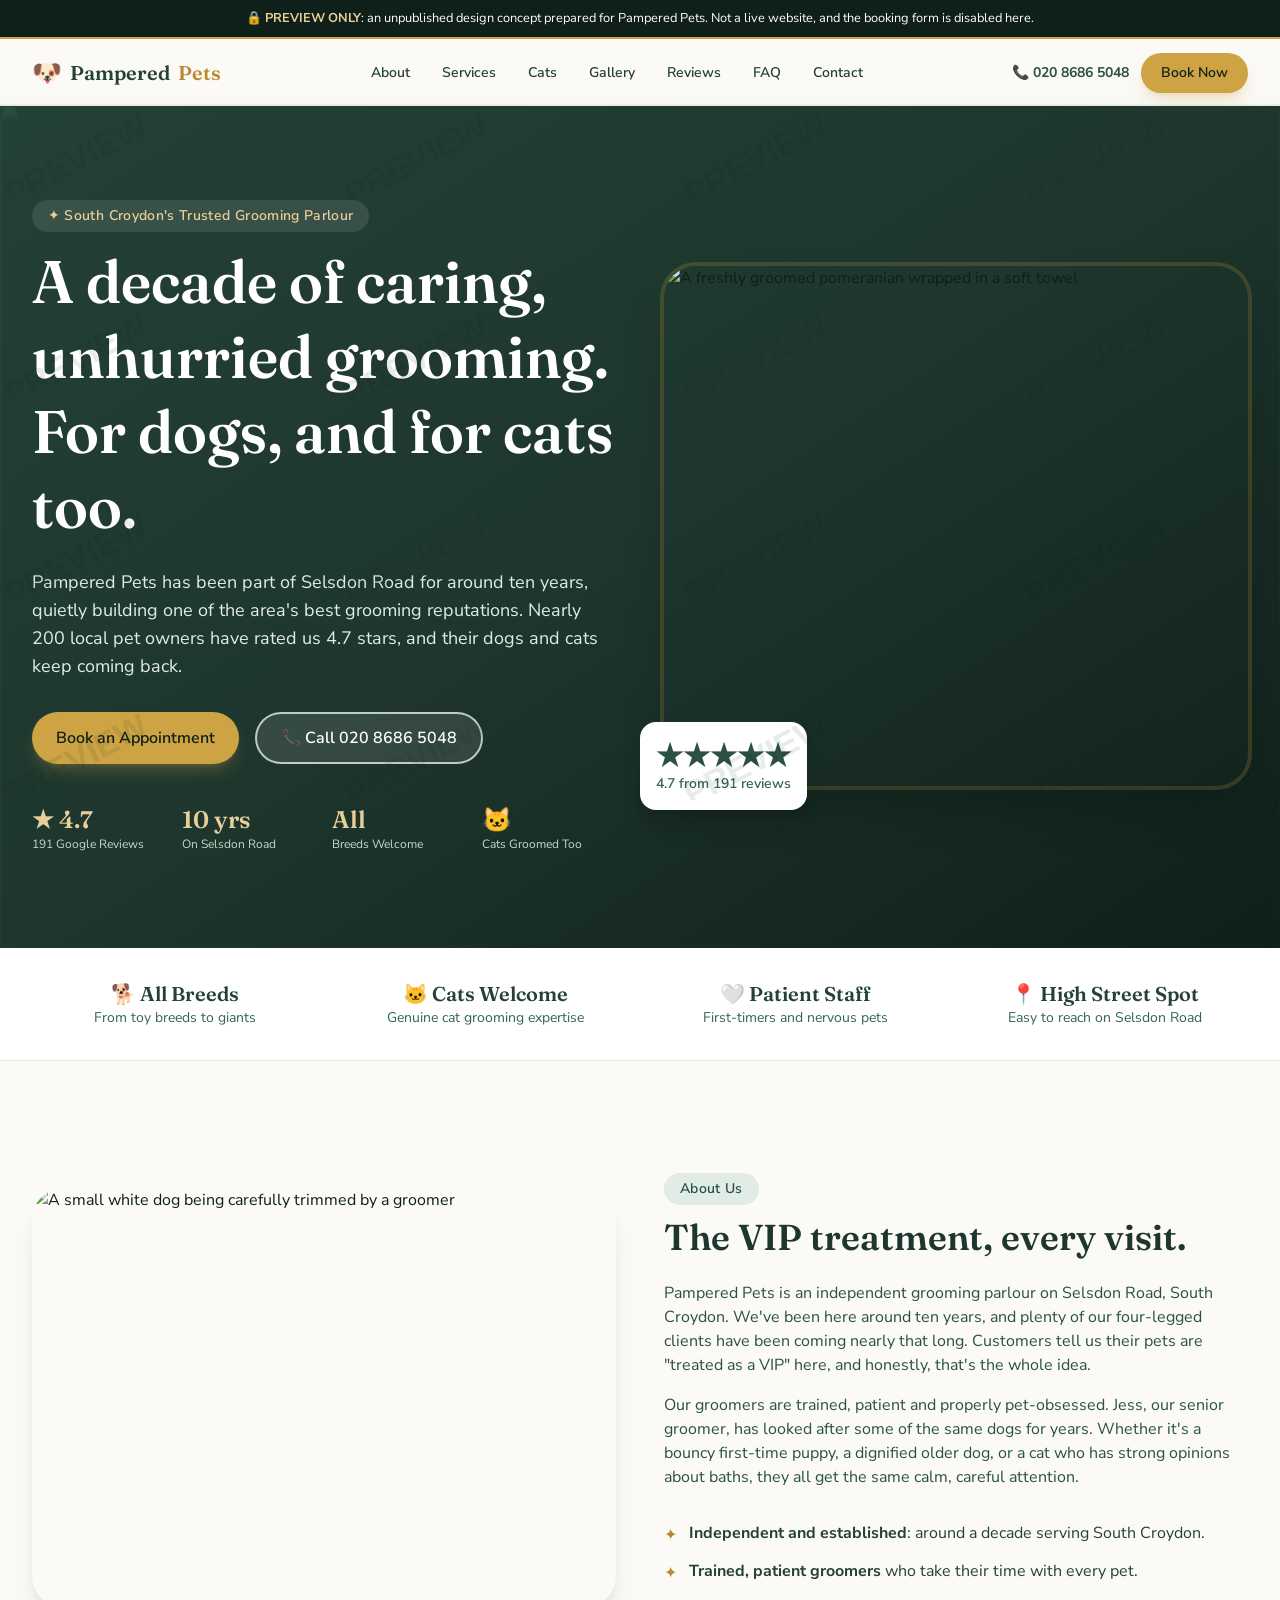
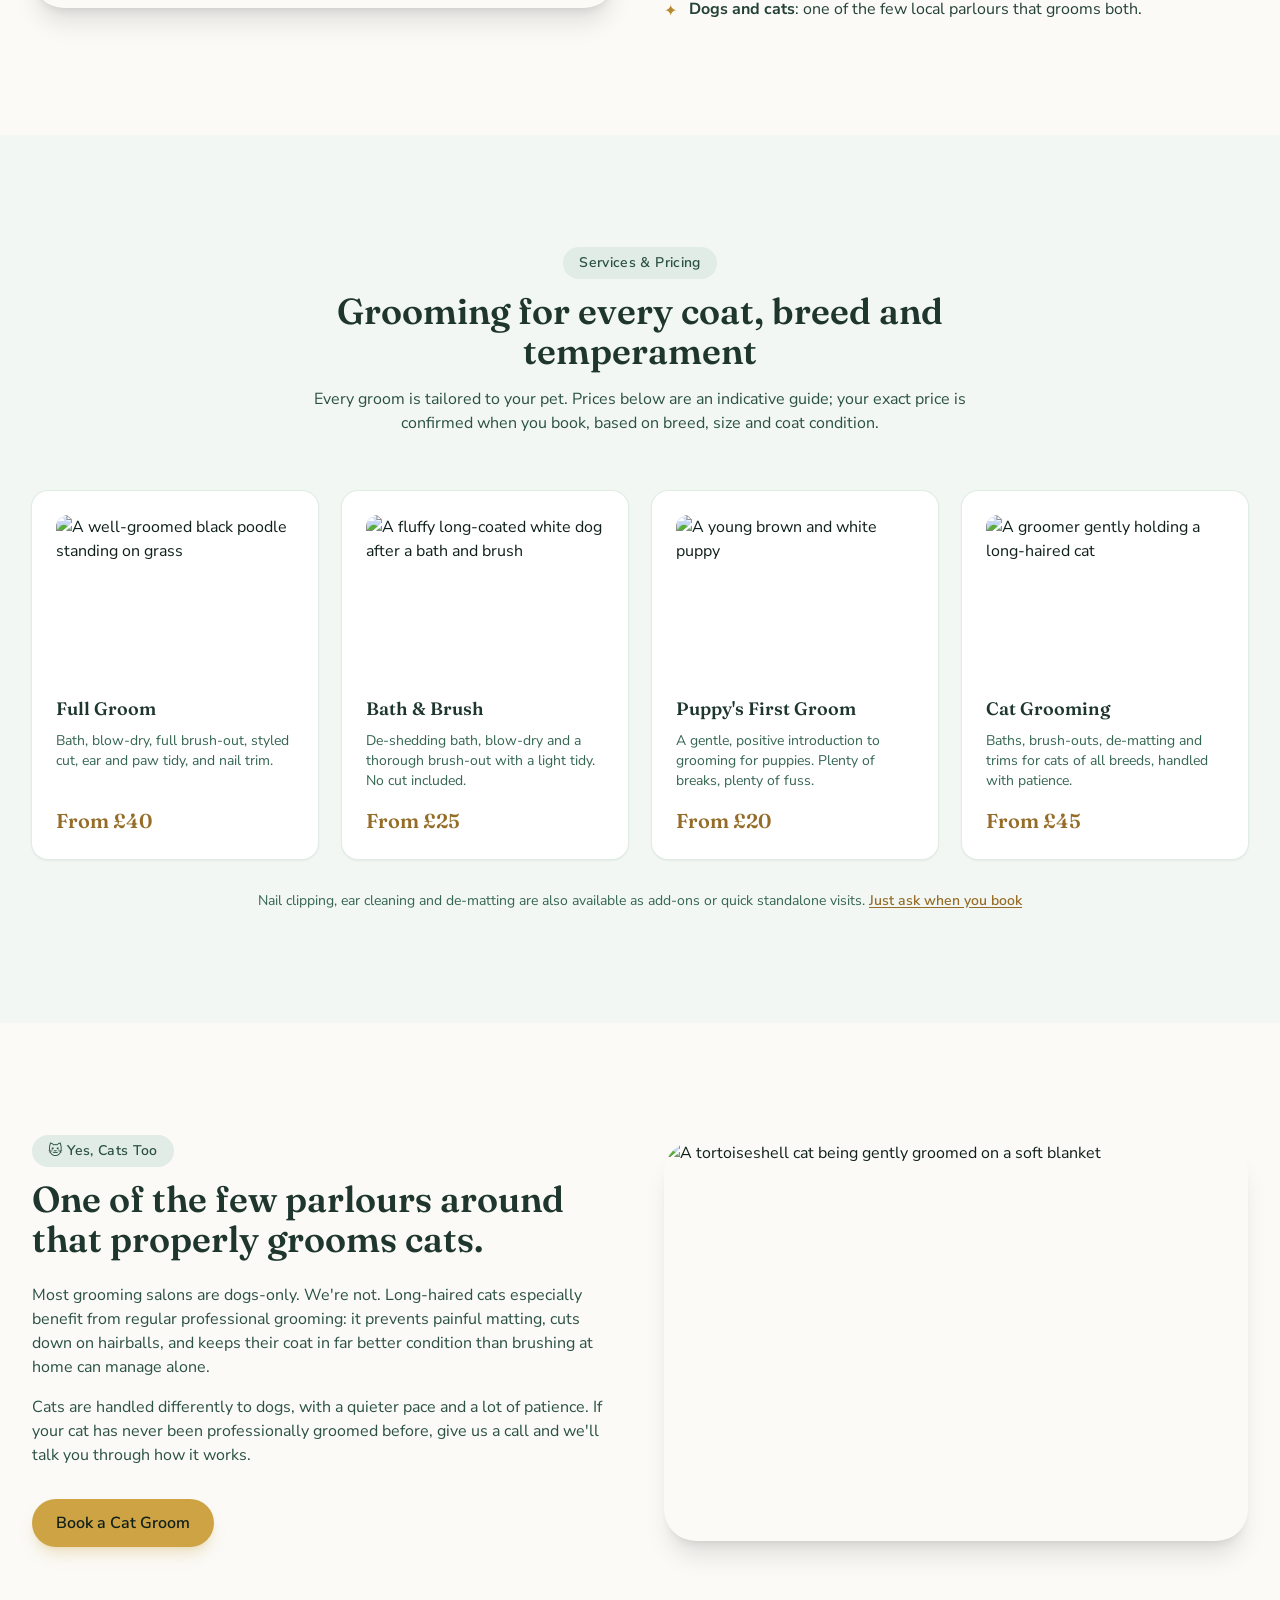
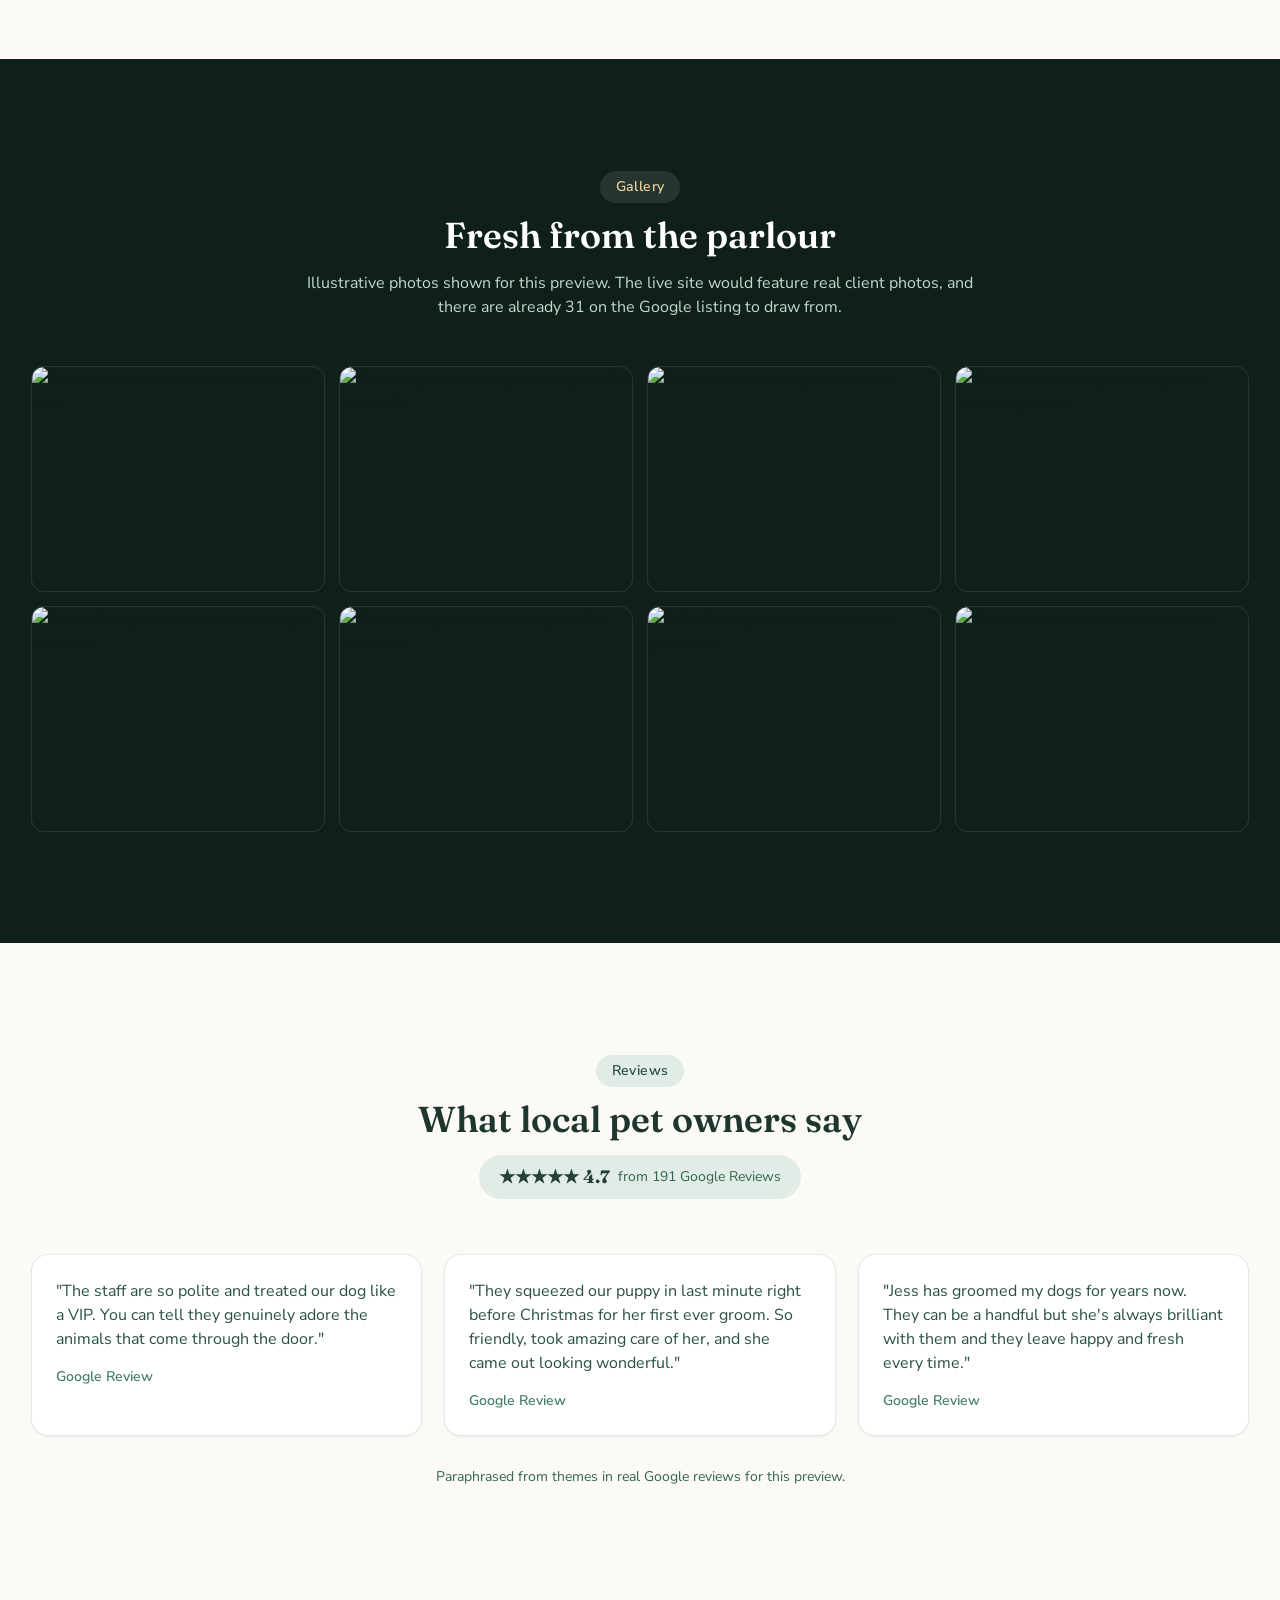
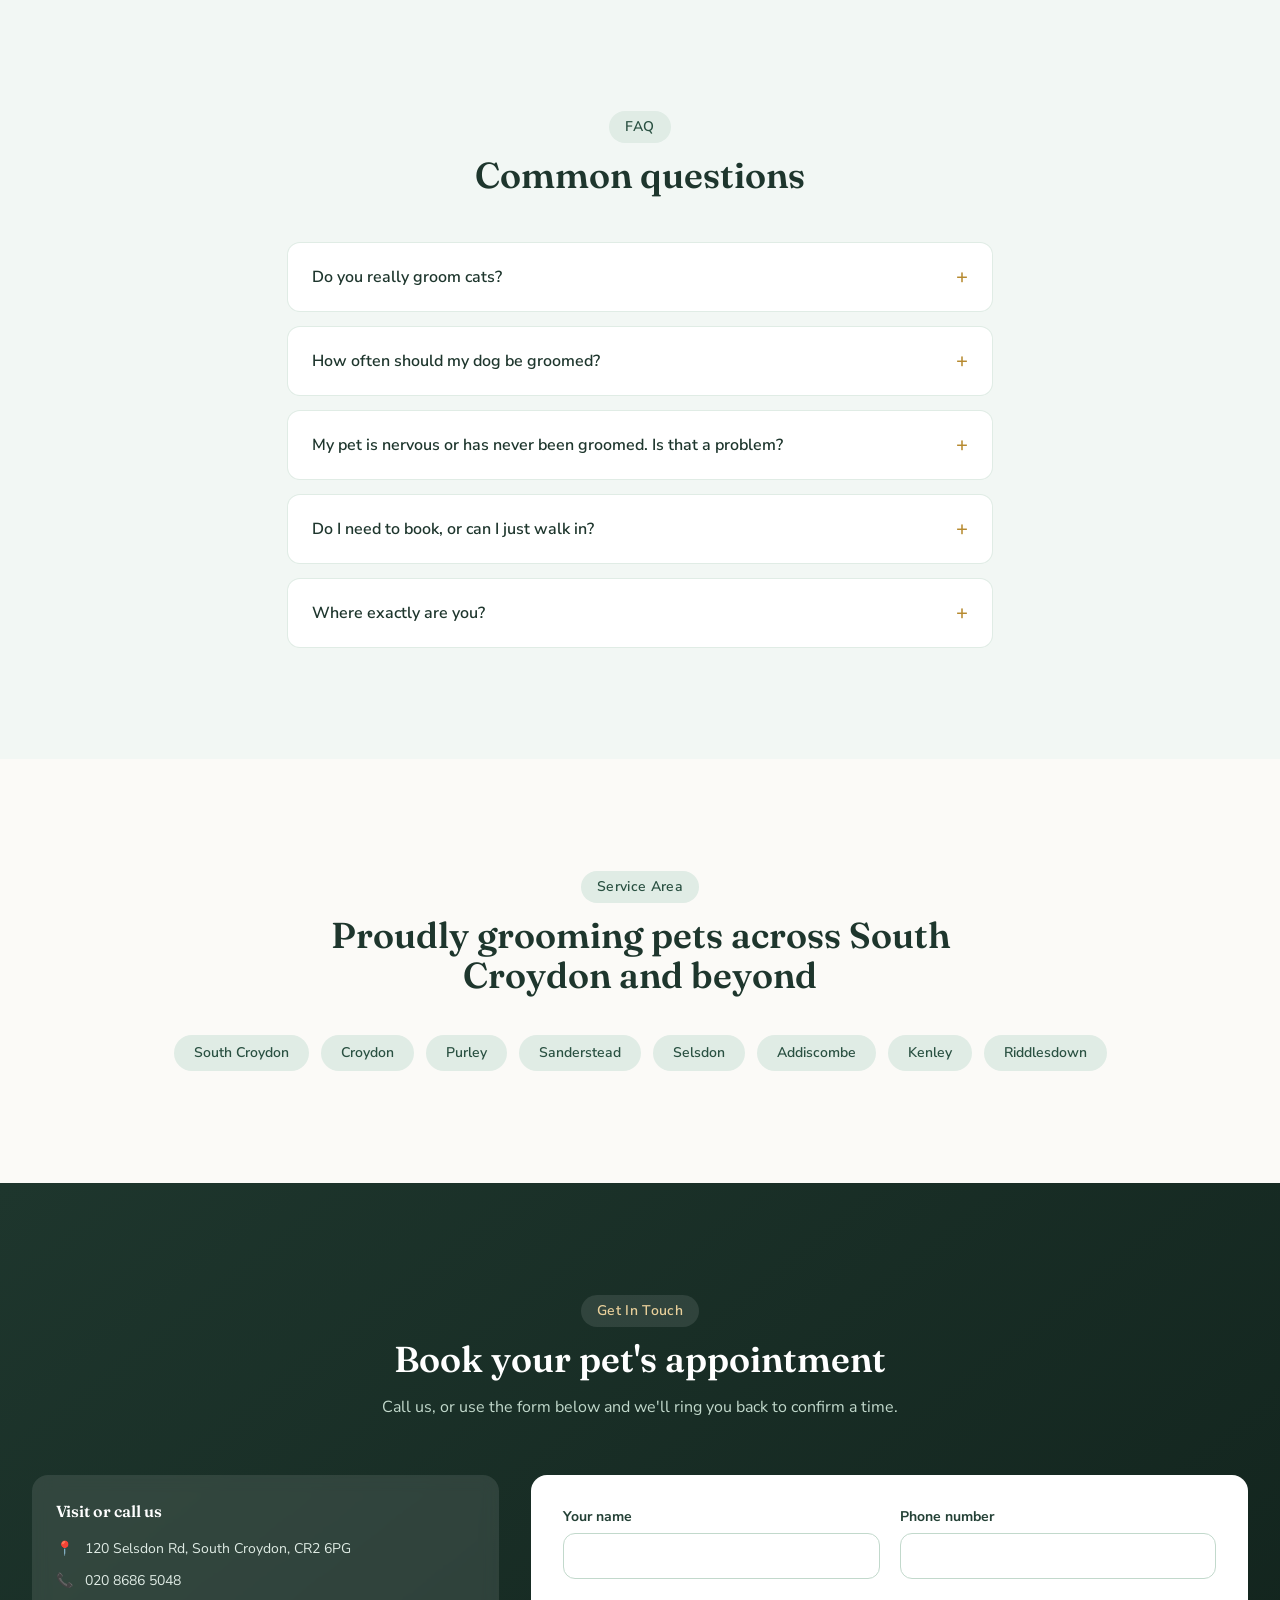
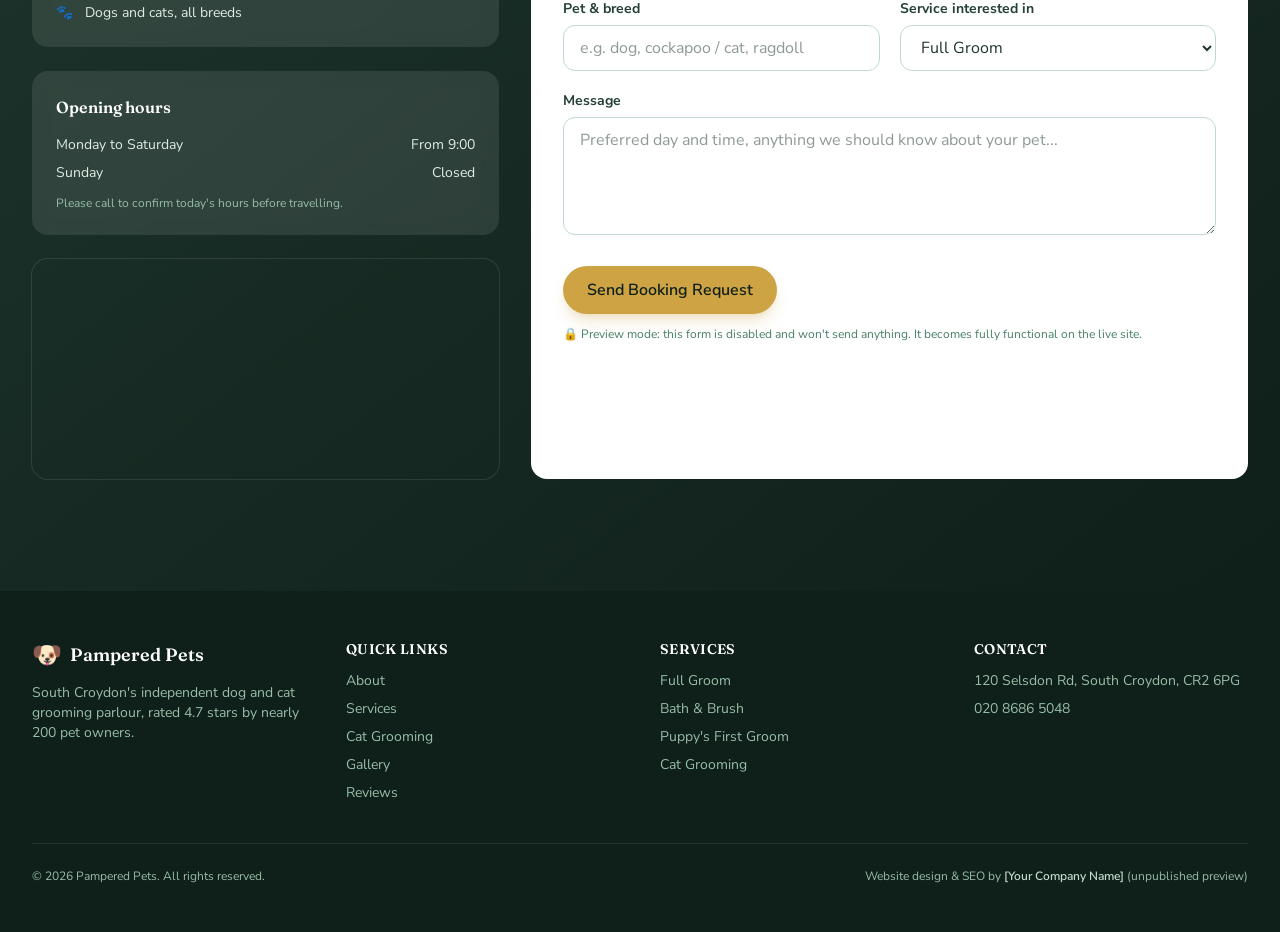
==== preview.html @ 0f5838b1 "Pampered Pets Croydon spec site: production and preview" ====
<!DOCTYPE html>
<html lang="en-GB">
<head>
<meta charset="UTF-8">
<meta name="viewport" content="width=device-width, initial-scale=1.0">
<title>PREVIEW: Pampered Pets Website Concept</title>
<meta name="description" content="Pampered Pets is South Croydon's trusted grooming parlour. A decade of patient, caring grooming for dogs and cats of all breeds, rated 4.7 stars by nearly 200 local pet owners. Call 020 8686 5048.">
<link rel="canonical" href="https://www.pamperedpetscroydon.co.uk/">

<!-- Open Graph -->
<meta property="og:type" content="business.business">
<meta property="og:title" content="Pampered Pets | Dog & Cat Grooming in South Croydon">
<meta property="og:description" content="A decade of patient, caring grooming for dogs and cats of all breeds. Rated 4.7 stars by nearly 200 local pet owners.">
<meta property="og:image" content="https://images.unsplash.com/photo-1611173622933-91942d394b04?fm=jpg&q=80&w=1200&auto=format&fit=crop">
<meta property="og:url" content="https://www.pamperedpetscroydon.co.uk/">
<meta property="og:locale" content="en_GB">
<meta property="og:site_name" content="Pampered Pets">
<meta name="twitter:card" content="summary_large_image">

<meta name="robots" content="noindex, nofollow">
<meta name="geo.region" content="GB-CRY">
<meta name="geo.placename" content="South Croydon">

<link rel="icon" href="data:image/svg+xml,%3Csvg xmlns='http://www.w3.org/2000/svg' viewBox='0 0 100 100'%3E%3Ctext y='.9em' font-size='90'%3E%F0%9F%90%B6%3C/text%3E%3C/svg%3E">

<link rel="preconnect" href="https://fonts.googleapis.com">
<link rel="preconnect" href="https://fonts.gstatic.com" crossorigin>
<link href="https://fonts.googleapis.com/css2?family=Fraunces:opsz,wght@9..144,500;9..144,600;9..144,700&family=Nunito+Sans:wght@400;600;700&display=swap" rel="stylesheet">

<link rel="stylesheet" href="css/style.css">

<script type="application/ld+json">
{
  "@context": "https://schema.org",
  "@type": "LocalBusiness",
  "additionalType": "https://en.wikipedia.org/wiki/Dog_grooming",
  "name": "Pampered Pets",
  "description": "Dog and cat grooming parlour in South Croydon. All breeds welcome.",
  "image": "https://images.unsplash.com/photo-1611173622933-91942d394b04?fm=jpg&q=80&w=1200&auto=format&fit=crop",
  "@id": "https://www.pamperedpetscroydon.co.uk/",
  "url": "https://www.pamperedpetscroydon.co.uk/",
  "telephone": "+442086865048",
  "priceRange": "££",
  "address": {
    "@type": "PostalAddress",
    "streetAddress": "120 Selsdon Rd",
    "addressLocality": "South Croydon",
    "addressRegion": "Greater London",
    "postalCode": "CR2 6PG",
    "addressCountry": "GB"
  },
  "geo": {
    "@type": "GeoCoordinates",
    "latitude": 51.3593,
    "longitude": -0.0950
  },
  "aggregateRating": {
    "@type": "AggregateRating",
    "ratingValue": "4.7",
    "reviewCount": "191"
  }
}
</script>

<style>
  .preview-banner {
    position: sticky; top: 0; z-index: 60;
    background: #0f1f19;
    color: #fff;
    font-family: "Nunito Sans", sans-serif;
    font-size: 0.8rem;
    text-align: center;
    padding: 0.55rem 1rem;
    border-bottom: 2px solid #cda344;
  }
  .preview-banner strong { color: #e8cf9a; }
  .watermark-overlay {
    position: fixed;
    inset: 0;
    z-index: 45;
    pointer-events: none;
    background-image: url("data:image/svg+xml,%3Csvg%20xmlns='http://www.w3.org/2000/svg'%20width='340'%20height='200'%3E%3Ctext%20x='-20'%20y='120'%20transform='rotate(-28%20170%20100)'%20font-family='Nunito%20Sans,Arial,sans-serif'%20font-size='34'%20font-weight='700'%20fill='rgba(15,31,25,0.09)'%3EPREVIEW%3C/text%3E%3C/svg%3E");
    background-repeat: repeat;
  }
  #site-header { top: 41px; }
</style>
</head>
<body class="bg-cream-50 text-forest-950 antialiased">

<div class="preview-banner">
  🔒 <strong>PREVIEW ONLY</strong>: an unpublished design concept prepared for Pampered Pets. Not a live website, and the booking form is disabled here.
</div>
<div class="watermark-overlay" aria-hidden="true"></div>

<a href="#main" class="sr-only focus:not-sr-only focus:absolute focus:z-50 focus:m-3 focus:rounded-lg focus:bg-white focus:px-4 focus:py-2 focus:text-forest-700 focus:shadow-lg">Skip to content</a>

<!-- ===== HEADER ===== -->
<header id="site-header" class="sticky top-0 z-40 border-b border-forest-100/80 bg-cream-50/90 backdrop-blur transition-shadow">
  <div class="mx-auto flex max-w-7xl items-center justify-between px-4 py-3 sm:px-6 lg:px-8">
    <a href="#main" class="flex items-center gap-2 font-display text-lg font-semibold text-forest-800 sm:text-xl">
      <span aria-hidden="true" class="text-2xl">🐶</span>
      Pampered <span class="text-gold-600">Pets</span>
    </a>

    <nav aria-label="Primary" class="hidden items-center gap-8 lg:flex">
      <a href="#about" class="text-sm font-semibold text-forest-800 hover:text-gold-600">About</a>
      <a href="#services" class="text-sm font-semibold text-forest-800 hover:text-gold-600">Services</a>
      <a href="#cats" class="text-sm font-semibold text-forest-800 hover:text-gold-600">Cats</a>
      <a href="#gallery" class="text-sm font-semibold text-forest-800 hover:text-gold-600">Gallery</a>
      <a href="#reviews" class="text-sm font-semibold text-forest-800 hover:text-gold-600">Reviews</a>
      <a href="#faq" class="text-sm font-semibold text-forest-800 hover:text-gold-600">FAQ</a>
      <a href="#contact" class="text-sm font-semibold text-forest-800 hover:text-gold-600">Contact</a>
    </nav>

    <div class="hidden items-center gap-3 lg:flex">
      <a href="tel:02086865048" class="text-sm font-bold text-forest-700">📞 020 8686 5048</a>
      <a href="#contact" class="btn-primary !px-5 !py-2.5 text-sm">Book Now</a>
    </div>

    <button id="menu-toggle" type="button" aria-controls="mobile-menu" aria-expanded="false" class="inline-flex items-center justify-center rounded-lg p-2 text-forest-800 lg:hidden" aria-label="Toggle navigation menu">
      <svg id="icon-open" xmlns="http://www.w3.org/2000/svg" class="h-7 w-7" fill="none" viewBox="0 0 24 24" stroke="currentColor" stroke-width="2"><path stroke-linecap="round" stroke-linejoin="round" d="M4 6h16M4 12h16M4 18h16" /></svg>
      <svg id="icon-close" xmlns="http://www.w3.org/2000/svg" class="hidden h-7 w-7" fill="none" viewBox="0 0 24 24" stroke="currentColor" stroke-width="2"><path stroke-linecap="round" stroke-linejoin="round" d="M6 18L18 6M6 6l12 12" /></svg>
    </button>
  </div>

  <div id="mobile-menu" class="hidden border-t border-forest-100 bg-cream-50 lg:hidden">
    <nav aria-label="Mobile" class="flex flex-col gap-1 px-4 py-3">
      <a href="#about" class="rounded-lg px-3 py-2.5 text-forest-800 hover:bg-forest-100">About</a>
      <a href="#services" class="rounded-lg px-3 py-2.5 text-forest-800 hover:bg-forest-100">Services</a>
      <a href="#cats" class="rounded-lg px-3 py-2.5 text-forest-800 hover:bg-forest-100">Cats</a>
      <a href="#gallery" class="rounded-lg px-3 py-2.5 text-forest-800 hover:bg-forest-100">Gallery</a>
      <a href="#reviews" class="rounded-lg px-3 py-2.5 text-forest-800 hover:bg-forest-100">Reviews</a>
      <a href="#faq" class="rounded-lg px-3 py-2.5 text-forest-800 hover:bg-forest-100">FAQ</a>
      <a href="#contact" class="rounded-lg px-3 py-2.5 text-forest-800 hover:bg-forest-100">Contact</a>
      <a href="tel:02086865048" class="mt-2 rounded-lg px-3 py-2.5 font-bold text-forest-700">📞 020 8686 5048</a>
      <a href="#contact" class="btn-primary mt-1 w-full">Book Now</a>
    </nav>
  </div>
</header>

<main id="main">

  <!-- ===== HERO ===== -->
  <section class="relative overflow-hidden bg-gradient-to-br from-forest-800 via-forest-900 to-forest-950">
    <div class="absolute inset-0 opacity-20 mix-blend-overlay">
      <img src="https://images.unsplash.com/photo-1581887936036-3f4f7f0b6679?fm=jpg&q=80&w=2000&auto=format&fit=crop" alt="" class="h-full w-full object-cover" loading="eager">
    </div>
    <div class="relative mx-auto grid max-w-7xl gap-12 px-4 py-16 sm:px-6 lg:grid-cols-2 lg:items-center lg:px-8 lg:py-24">
      <div>
        <p class="section-eyebrow !bg-white/10 !text-gold-300">✦ South Croydon's Trusted Grooming Parlour</p>
        <h1 class="font-display text-4xl font-semibold leading-tight text-white sm:text-5xl lg:text-6xl">
          A decade of caring, unhurried grooming. For dogs, and for cats too.
        </h1>
        <p class="mt-6 max-w-xl text-lg text-forest-100">
          Pampered Pets has been part of Selsdon Road for around ten years, quietly building one of the area's best grooming reputations. Nearly 200 local pet owners have rated us 4.7 stars, and their dogs and cats keep coming back.
        </p>
        <div class="mt-8 flex flex-wrap gap-4">
          <a href="#contact" class="btn-primary">Book an Appointment</a>
          <a href="tel:02086865048" class="btn-secondary">📞 Call 020 8686 5048</a>
        </div>
        <dl class="mt-10 grid grid-cols-2 gap-4 sm:grid-cols-4">
          <div>
            <dt class="sr-only">Google rating</dt>
            <dd class="font-display text-2xl font-semibold text-gold-300">★ 4.7</dd>
            <dd class="text-xs text-forest-200">191 Google Reviews</dd>
          </div>
          <div>
            <dt class="sr-only">Experience</dt>
            <dd class="font-display text-2xl font-semibold text-gold-300">10 yrs</dd>
            <dd class="text-xs text-forest-200">On Selsdon Road</dd>
          </div>
          <div>
            <dt class="sr-only">Breeds</dt>
            <dd class="font-display text-2xl font-semibold text-gold-300">All</dd>
            <dd class="text-xs text-forest-200">Breeds Welcome</dd>
          </div>
          <div>
            <dt class="sr-only">Cats</dt>
            <dd class="font-display text-2xl font-semibold text-gold-300">🐱</dd>
            <dd class="text-xs text-forest-200">Cats Groomed Too</dd>
          </div>
        </dl>
      </div>
      <div class="relative hidden lg:block">
        <div class="overflow-hidden rounded-[2rem] shadow-2xl ring-4 ring-gold-500/20">
          <img src="https://images.unsplash.com/photo-1611173622933-91942d394b04?fm=jpg&q=80&w=1200&auto=format&fit=crop" alt="A freshly groomed pomeranian wrapped in a soft towel" class="h-[520px] w-full object-cover">
        </div>
        <div class="absolute -bottom-6 -left-6 rounded-2xl bg-white p-4 shadow-xl">
          <p class="font-display text-3xl font-bold text-forest-700">★★★★★</p>
          <p class="text-sm font-semibold text-forest-600">4.7 from 191 reviews</p>
        </div>
      </div>
    </div>
  </section>

  <!-- ===== TRUST STRIP ===== -->
  <section class="border-b border-forest-100 bg-white">
    <div class="mx-auto grid max-w-7xl grid-cols-2 gap-6 px-4 py-8 text-center sm:px-6 md:grid-cols-4 lg:px-8">
      <div>
        <p class="font-display text-xl font-semibold text-forest-800">🐕 All Breeds</p>
        <p class="text-sm text-forest-600">From toy breeds to giants</p>
      </div>
      <div>
        <p class="font-display text-xl font-semibold text-forest-800">🐱 Cats Welcome</p>
        <p class="text-sm text-forest-600">Genuine cat grooming expertise</p>
      </div>
      <div>
        <p class="font-display text-xl font-semibold text-forest-800">🤍 Patient Staff</p>
        <p class="text-sm text-forest-600">First-timers and nervous pets</p>
      </div>
      <div>
        <p class="font-display text-xl font-semibold text-forest-800">📍 High Street Spot</p>
        <p class="text-sm text-forest-600">Easy to reach on Selsdon Road</p>
      </div>
    </div>
  </section>

  <!-- ===== ABOUT ===== -->
  <section id="about" class="py-20 sm:py-28">
    <div class="mx-auto grid max-w-7xl gap-12 px-4 sm:px-6 lg:grid-cols-2 lg:items-center lg:px-8">
      <div class="order-2 overflow-hidden rounded-[2rem] shadow-xl lg:order-1">
        <img src="https://images.unsplash.com/photo-1719464454959-9cf304ef4774?fm=jpg&q=80&w=1200&auto=format&fit=crop" alt="A small white dog being carefully trimmed by a groomer" class="h-[420px] w-full object-cover">
      </div>
      <div class="order-1 lg:order-2">
        <p class="section-eyebrow">About Us</p>
        <h2 class="font-display text-3xl font-semibold text-forest-900 sm:text-4xl">The VIP treatment, every visit.</h2>
        <p class="mt-6 text-forest-700">
          Pampered Pets is an independent grooming parlour on Selsdon Road, South Croydon. We've been here around ten years, and plenty of our four-legged clients have been coming nearly that long. Customers tell us their pets are "treated as a VIP" here, and honestly, that's the whole idea.
        </p>
        <p class="mt-4 text-forest-700">
          Our groomers are trained, patient and properly pet-obsessed. Jess, our senior groomer, has looked after some of the same dogs for years. Whether it's a bouncy first-time puppy, a dignified older dog, or a cat who has strong opinions about baths, they all get the same calm, careful attention.
        </p>
        <ul class="mt-8 space-y-3">
          <li class="flex items-start gap-3">
            <span class="mt-0.5 text-gold-600">✦</span>
            <span class="text-forest-800"><strong>Independent and established</strong>: around a decade serving South Croydon.</span>
          </li>
          <li class="flex items-start gap-3">
            <span class="mt-0.5 text-gold-600">✦</span>
            <span class="text-forest-800"><strong>Trained, patient groomers</strong> who take their time with every pet.</span>
          </li>
          <li class="flex items-start gap-3">
            <span class="mt-0.5 text-gold-600">✦</span>
            <span class="text-forest-800"><strong>Dogs and cats</strong>: one of the few local parlours that grooms both.</span>
          </li>
        </ul>
      </div>
    </div>
  </section>

  <!-- ===== SERVICES ===== -->
  <section id="services" class="bg-forest-50 py-20 sm:py-28">
    <div class="mx-auto max-w-7xl px-4 sm:px-6 lg:px-8">
      <div class="mx-auto max-w-2xl text-center">
        <p class="section-eyebrow">Services &amp; Pricing</p>
        <h2 class="font-display text-3xl font-semibold text-forest-900 sm:text-4xl">Grooming for every coat, breed and temperament</h2>
        <p class="mt-4 text-forest-700">Every groom is tailored to your pet. Prices below are an indicative guide; your exact price is confirmed when you book, based on breed, size and coat condition.</p>
      </div>

      <div class="mt-14 grid gap-6 sm:grid-cols-2 lg:grid-cols-4">
        <article class="card flex flex-col">
          <img src="https://images.unsplash.com/photo-1614261812340-5ee9a3ed33a3?fm=jpg&q=80&w=600&auto=format&fit=crop" alt="A well-groomed black poodle standing on grass" class="mb-5 h-40 w-full rounded-xl object-cover">
          <h3 class="font-display text-lg font-semibold text-forest-900">Full Groom</h3>
          <p class="mt-2 flex-1 text-sm text-forest-600">Bath, blow-dry, full brush-out, styled cut, ear and paw tidy, and nail trim.</p>
          <p class="mt-4 font-display text-xl font-semibold text-gold-700">From £40</p>
        </article>
        <article class="card flex flex-col">
          <img src="https://images.unsplash.com/photo-1519224939581-4fbbdbeff92f?fm=jpg&q=80&w=600&auto=format&fit=crop" alt="A fluffy long-coated white dog after a bath and brush" class="mb-5 h-40 w-full rounded-xl object-cover">
          <h3 class="font-display text-lg font-semibold text-forest-900">Bath &amp; Brush</h3>
          <p class="mt-2 flex-1 text-sm text-forest-600">De-shedding bath, blow-dry and a thorough brush-out with a light tidy. No cut included.</p>
          <p class="mt-4 font-display text-xl font-semibold text-gold-700">From £25</p>
        </article>
        <article class="card flex flex-col">
          <img src="https://images.unsplash.com/photo-1537151608828-ea2b11777ee8?fm=jpg&q=80&w=600&auto=format&fit=crop" alt="A young brown and white puppy" class="mb-5 h-40 w-full rounded-xl object-cover">
          <h3 class="font-display text-lg font-semibold text-forest-900">Puppy's First Groom</h3>
          <p class="mt-2 flex-1 text-sm text-forest-600">A gentle, positive introduction to grooming for puppies. Plenty of breaks, plenty of fuss.</p>
          <p class="mt-4 font-display text-xl font-semibold text-gold-700">From £20</p>
        </article>
        <article class="card flex flex-col">
          <img src="https://images.unsplash.com/photo-1625279138876-8910c2af9a30?fm=jpg&q=80&w=600&auto=format&fit=crop" alt="A groomer gently holding a long-haired cat" class="mb-5 h-40 w-full rounded-xl object-cover">
          <h3 class="font-display text-lg font-semibold text-forest-900">Cat Grooming</h3>
          <p class="mt-2 flex-1 text-sm text-forest-600">Baths, brush-outs, de-matting and trims for cats of all breeds, handled with patience.</p>
          <p class="mt-4 font-display text-xl font-semibold text-gold-700">From £45</p>
        </article>
      </div>

      <p class="mt-8 text-center text-sm text-forest-600">Nail clipping, ear cleaning and de-matting are also available as add-ons or quick standalone visits. <a href="#contact" class="font-semibold text-gold-700 underline underline-offset-2">Just ask when you book</a></p>
    </div>
  </section>

  <!-- ===== CATS SECTION ===== -->
  <section id="cats" class="py-20 sm:py-28">
    <div class="mx-auto grid max-w-7xl gap-12 px-4 sm:px-6 lg:grid-cols-2 lg:items-center lg:px-8">
      <div>
        <p class="section-eyebrow">🐱 Yes, Cats Too</p>
        <h2 class="font-display text-3xl font-semibold text-forest-900 sm:text-4xl">One of the few parlours around that properly grooms cats.</h2>
        <p class="mt-6 text-forest-700">
          Most grooming salons are dogs-only. We're not. Long-haired cats especially benefit from regular professional grooming: it prevents painful matting, cuts down on hairballs, and keeps their coat in far better condition than brushing at home can manage alone.
        </p>
        <p class="mt-4 text-forest-700">
          Cats are handled differently to dogs, with a quieter pace and a lot of patience. If your cat has never been professionally groomed before, give us a call and we'll talk you through how it works.
        </p>
        <a href="#contact" class="btn-primary mt-8">Book a Cat Groom</a>
      </div>
      <div class="overflow-hidden rounded-[2rem] shadow-xl">
        <img src="https://images.unsplash.com/photo-1780732659746-8c2276f3ddc6?fm=jpg&q=80&w=1200&auto=format&fit=crop" alt="A tortoiseshell cat being gently groomed on a soft blanket" class="h-[400px] w-full object-cover">
      </div>
    </div>
  </section>

  <!-- ===== GALLERY ===== -->
  <section id="gallery" class="bg-forest-950 py-20 sm:py-28">
    <div class="mx-auto max-w-7xl px-4 sm:px-6 lg:px-8">
      <div class="mx-auto max-w-2xl text-center">
        <p class="section-eyebrow !bg-white/10 !text-gold-300">Gallery</p>
        <h2 class="font-display text-3xl font-semibold text-white sm:text-4xl">Fresh from the parlour</h2>
        <p class="mt-4 text-forest-200">Illustrative photos shown for this preview. The live site would feature real client photos, and there are already 31 on the Google listing to draw from.</p>
      </div>
      <div class="mt-12 grid grid-cols-2 gap-4 sm:grid-cols-3 lg:grid-cols-4">
        <img src="https://images.unsplash.com/photo-1561037404-61cd46aa615b?fm=jpg&q=75&w=500&auto=format&fit=crop" alt="A calm black and white short-coated dog" class="h-48 w-full rounded-xl object-cover ring-1 ring-white/10 transition hover:scale-[1.02] hover:opacity-90 sm:h-56" loading="lazy">
        <img src="https://images.unsplash.com/photo-1583511655826-05700d52f4d9?fm=jpg&q=75&w=500&auto=format&fit=crop" alt="A small groomed dog wearing a polka dot outfit" class="h-48 w-full rounded-xl object-cover ring-1 ring-white/10 transition hover:scale-[1.02] hover:opacity-90 sm:h-56" loading="lazy">
        <img src="https://images.unsplash.com/photo-1624375540614-7caa6604c9e3?fm=jpg&q=75&w=500&auto=format&fit=crop" alt="A white cat wearing a red ribbon" class="h-48 w-full rounded-xl object-cover ring-1 ring-white/10 transition hover:scale-[1.02] hover:opacity-90 sm:h-56" loading="lazy">
        <img src="https://images.unsplash.com/photo-1581887936036-3f4f7f0b6679?fm=jpg&q=75&w=500&auto=format&fit=crop" alt="A long-coated dog relaxing on a grooming towel" class="h-48 w-full rounded-xl object-cover ring-1 ring-white/10 transition hover:scale-[1.02] hover:opacity-90 sm:h-56" loading="lazy">
        <img src="https://images.unsplash.com/photo-1678153184494-1f6fc14a673d?fm=jpg&q=75&w=500&auto=format&fit=crop" alt="A small dog neatly styled wearing a bandana" class="h-48 w-full rounded-xl object-cover ring-1 ring-white/10 transition hover:scale-[1.02] hover:opacity-90 sm:h-56" loading="lazy">
        <img src="https://images.unsplash.com/photo-1747176779062-4e800093611e?fm=jpg&q=75&w=500&auto=format&fit=crop" alt="A relaxed grey cat enjoying gentle attention" class="h-48 w-full rounded-xl object-cover ring-1 ring-white/10 transition hover:scale-[1.02] hover:opacity-90 sm:h-56" loading="lazy">
        <img src="https://images.unsplash.com/photo-1560807707-8cc77767d783?fm=jpg&q=75&w=500&auto=format&fit=crop" alt="A fluffy long-coated puppy after grooming" class="h-48 w-full rounded-xl object-cover ring-1 ring-white/10 transition hover:scale-[1.02] hover:opacity-90 sm:h-56" loading="lazy">
        <img src="https://images.unsplash.com/photo-1510771463146-e89e6e86560e?fm=jpg&q=75&w=500&auto=format&fit=crop" alt="A cheerful groomed dog outdoors" class="h-48 w-full rounded-xl object-cover ring-1 ring-white/10 transition hover:scale-[1.02] hover:opacity-90 sm:h-56" loading="lazy">
      </div>
    </div>
  </section>

  <!-- ===== REVIEWS ===== -->
  <section id="reviews" class="py-20 sm:py-28">
    <div class="mx-auto max-w-7xl px-4 sm:px-6 lg:px-8">
      <div class="mx-auto max-w-2xl text-center">
        <p class="section-eyebrow">Reviews</p>
        <h2 class="font-display text-3xl font-semibold text-forest-900 sm:text-4xl">What local pet owners say</h2>
        <div class="mt-4 inline-flex items-center gap-2 rounded-full bg-forest-100 px-5 py-2">
          <span class="font-display text-lg font-bold text-forest-800">★★★★★ 4.7</span>
          <span class="text-sm text-forest-600">from 191 Google Reviews</span>
        </div>
      </div>
      <div class="mt-14 grid gap-6 lg:grid-cols-3">
        <blockquote class="card">
          <p class="text-forest-700">"The staff are so polite and treated our dog like a VIP. You can tell they genuinely adore the animals that come through the door."</p>
          <footer class="mt-4 text-sm font-semibold text-forest-500">Google Review</footer>
        </blockquote>
        <blockquote class="card">
          <p class="text-forest-700">"They squeezed our puppy in last minute right before Christmas for her first ever groom. So friendly, took amazing care of her, and she came out looking wonderful."</p>
          <footer class="mt-4 text-sm font-semibold text-forest-500">Google Review</footer>
        </blockquote>
        <blockquote class="card">
          <p class="text-forest-700">"Jess has groomed my dogs for years now. They can be a handful but she's always brilliant with them and they leave happy and fresh every time."</p>
          <footer class="mt-4 text-sm font-semibold text-forest-500">Google Review</footer>
        </blockquote>
      </div>
      <p class="mt-8 text-center text-sm text-forest-600">Paraphrased from themes in real Google reviews for this preview.</p>
    </div>
  </section>

  <!-- ===== FAQ ===== -->
  <section id="faq" class="bg-forest-50 py-20 sm:py-28">
    <div class="mx-auto max-w-3xl px-4 sm:px-6 lg:px-8">
      <div class="text-center">
        <p class="section-eyebrow">FAQ</p>
        <h2 class="font-display text-3xl font-semibold text-forest-900 sm:text-4xl">Common questions</h2>
      </div>
      <div class="mt-12 space-y-4" id="faq-list">

        <div class="faq-item overflow-hidden rounded-xl bg-white ring-1 ring-forest-100">
          <button type="button" class="faq-trigger flex w-full items-center justify-between gap-4 px-6 py-5 text-left font-semibold text-forest-900" aria-expanded="false">
            Do you really groom cats?
            <span class="faq-icon shrink-0 text-xl text-gold-600">+</span>
          </button>
          <div class="faq-panel hidden px-6 pb-5 text-forest-600">We do, and have for years. Baths, brush-outs, de-matting and trims, all handled at a quieter pace than the dog side of the parlour. Long-haired breeds in particular benefit from a regular professional groom.</div>
        </div>

        <div class="faq-item overflow-hidden rounded-xl bg-white ring-1 ring-forest-100">
          <button type="button" class="faq-trigger flex w-full items-center justify-between gap-4 px-6 py-5 text-left font-semibold text-forest-900" aria-expanded="false">
            How often should my dog be groomed?
            <span class="faq-icon shrink-0 text-xl text-gold-600">+</span>
          </button>
          <div class="faq-panel hidden px-6 pb-5 text-forest-600">Every 6 to 8 weeks suits most breeds, though it depends on the coat. Long-haired and curly-coated dogs usually need visits more often. We're happy to suggest a schedule when you first come in.</div>
        </div>

        <div class="faq-item overflow-hidden rounded-xl bg-white ring-1 ring-forest-100">
          <button type="button" class="faq-trigger flex w-full items-center justify-between gap-4 px-6 py-5 text-left font-semibold text-forest-900" aria-expanded="false">
            My pet is nervous or has never been groomed. Is that a problem?
            <span class="faq-icon shrink-0 text-xl text-gold-600">+</span>
          </button>
          <div class="faq-panel hidden px-6 pb-5 text-forest-600">Not at all, it's something we're known for. Our groomers take their time with first-timers, nervous pets and older animals. Puppy first grooms are kept short, gentle and positive so the next visit is easier.</div>
        </div>

        <div class="faq-item overflow-hidden rounded-xl bg-white ring-1 ring-forest-100">
          <button type="button" class="faq-trigger flex w-full items-center justify-between gap-4 px-6 py-5 text-left font-semibold text-forest-900" aria-expanded="false">
            Do I need to book, or can I just walk in?
            <span class="faq-icon shrink-0 text-xl text-gold-600">+</span>
          </button>
          <div class="faq-panel hidden px-6 pb-5 text-forest-600">Booking ahead is best so we can give your pet a proper unhurried slot, but do call if you're stuck. Customers will tell you we do our best to squeeze in urgent appointments when we can.</div>
        </div>

        <div class="faq-item overflow-hidden rounded-xl bg-white ring-1 ring-forest-100">
          <button type="button" class="faq-trigger flex w-full items-center justify-between gap-4 px-6 py-5 text-left font-semibold text-forest-900" aria-expanded="false">
            Where exactly are you?
            <span class="faq-icon shrink-0 text-xl text-gold-600">+</span>
          </button>
          <div class="faq-panel hidden px-6 pb-5 text-forest-600">120 Selsdon Road, South Croydon, CR2 6PG. We're on the main road, easy to reach from Croydon, Purley, Sanderstead and Selsdon, and there's a map at the bottom of this page.</div>
        </div>

      </div>
    </div>
  </section>

  <!-- ===== SERVICE AREA ===== -->
  <section class="py-20 sm:py-28">
    <div class="mx-auto max-w-7xl px-4 sm:px-6 lg:px-8">
      <div class="mx-auto max-w-2xl text-center">
        <p class="section-eyebrow">Service Area</p>
        <h2 class="font-display text-3xl font-semibold text-forest-900 sm:text-4xl">Proudly grooming pets across South Croydon and beyond</h2>
      </div>
      <div class="mt-10 flex flex-wrap justify-center gap-3">
        <span class="rounded-full bg-forest-100 px-5 py-2 text-sm font-semibold text-forest-700">South Croydon</span>
        <span class="rounded-full bg-forest-100 px-5 py-2 text-sm font-semibold text-forest-700">Croydon</span>
        <span class="rounded-full bg-forest-100 px-5 py-2 text-sm font-semibold text-forest-700">Purley</span>
        <span class="rounded-full bg-forest-100 px-5 py-2 text-sm font-semibold text-forest-700">Sanderstead</span>
        <span class="rounded-full bg-forest-100 px-5 py-2 text-sm font-semibold text-forest-700">Selsdon</span>
        <span class="rounded-full bg-forest-100 px-5 py-2 text-sm font-semibold text-forest-700">Addiscombe</span>
        <span class="rounded-full bg-forest-100 px-5 py-2 text-sm font-semibold text-forest-700">Kenley</span>
        <span class="rounded-full bg-forest-100 px-5 py-2 text-sm font-semibold text-forest-700">Riddlesdown</span>
      </div>
    </div>
  </section>

  <!-- ===== CONTACT ===== -->
  <section id="contact" class="bg-gradient-to-br from-forest-900 to-forest-950 py-20 sm:py-28">
    <div class="mx-auto max-w-7xl px-4 sm:px-6 lg:px-8">
      <div class="mx-auto max-w-2xl text-center">
        <p class="section-eyebrow !bg-white/10 !text-gold-300">Get In Touch</p>
        <h2 class="font-display text-3xl font-semibold text-white sm:text-4xl">Book your pet's appointment</h2>
        <p class="mt-4 text-forest-200">Call us, or use the form below and we'll ring you back to confirm a time.</p>
      </div>

      <div class="mt-14 grid gap-8 lg:grid-cols-5">

        <div class="lg:col-span-2 space-y-6">
          <div class="rounded-2xl bg-white/10 p-6 backdrop-blur">
            <h3 class="font-display font-semibold text-white">Visit or call us</h3>
            <ul class="mt-4 space-y-3 text-sm text-forest-100">
              <li class="flex gap-3"><span aria-hidden="true">📍</span><span>120 Selsdon Rd, South Croydon, CR2 6PG</span></li>
              <li class="flex gap-3"><span aria-hidden="true">📞</span><a href="tel:02086865048" class="hover:text-white">020 8686 5048</a></li>
              <li class="flex gap-3"><span aria-hidden="true">🐾</span><span>Dogs and cats, all breeds</span></li>
            </ul>
          </div>
          <div class="rounded-2xl bg-white/10 p-6 backdrop-blur">
            <h3 class="font-display font-semibold text-white">Opening hours</h3>
            <dl class="mt-4 space-y-2 text-sm text-forest-100">
              <div class="flex justify-between"><dt>Monday to Saturday</dt><dd>From 9:00</dd></div>
              <div class="flex justify-between"><dt>Sunday</dt><dd>Closed</dd></div>
            </dl>
            <p class="mt-3 text-xs text-forest-300">Please call to confirm today's hours before travelling.</p>
          </div>
          <div class="overflow-hidden rounded-2xl ring-1 ring-white/10">
            <iframe
              title="Map showing Pampered Pets, 120 Selsdon Rd, South Croydon"
              src="https://www.google.com/maps?q=120+Selsdon+Rd,+South+Croydon,+CR2+6PG&output=embed"
              width="100%" height="220" style="border:0" loading="lazy" referrerpolicy="no-referrer-when-downgrade"></iframe>
          </div>
        </div>

        <form id="preview-form" class="lg:col-span-3 rounded-2xl bg-white p-6 sm:p-8">
          <div class="grid gap-5 sm:grid-cols-2">
            <div>
              <label for="name" class="block text-sm font-bold text-forest-800">Your name</label>
              <input type="text" id="name" name="name" required class="mt-1.5 w-full rounded-xl border border-forest-200 px-4 py-2.5 text-forest-900 focus:border-forest-500 focus:outline-none focus:ring-2 focus:ring-forest-200">
            </div>
            <div>
              <label for="phone" class="block text-sm font-bold text-forest-800">Phone number</label>
              <input type="tel" id="phone" name="phone" required class="mt-1.5 w-full rounded-xl border border-forest-200 px-4 py-2.5 text-forest-900 focus:border-forest-500 focus:outline-none focus:ring-2 focus:ring-forest-200">
            </div>
            <div>
              <label for="pet" class="block text-sm font-bold text-forest-800">Pet &amp; breed</label>
              <input type="text" id="pet" name="pet" placeholder="e.g. dog, cockapoo / cat, ragdoll" class="mt-1.5 w-full rounded-xl border border-forest-200 px-4 py-2.5 text-forest-900 focus:border-forest-500 focus:outline-none focus:ring-2 focus:ring-forest-200">
            </div>
            <div>
              <label for="service" class="block text-sm font-bold text-forest-800">Service interested in</label>
              <select id="service" name="service" class="mt-1.5 w-full rounded-xl border border-forest-200 px-4 py-2.5 text-forest-900 focus:border-forest-500 focus:outline-none focus:ring-2 focus:ring-forest-200">
                <option>Full Groom</option>
                <option>Bath &amp; Brush</option>
                <option>Puppy's First Groom</option>
                <option>Cat Grooming</option>
                <option>Not sure, advise me</option>
              </select>
            </div>
            <div class="sm:col-span-2">
              <label for="message" class="block text-sm font-bold text-forest-800">Message</label>
              <textarea id="message" name="message" rows="4" class="mt-1.5 w-full rounded-xl border border-forest-200 px-4 py-2.5 text-forest-900 focus:border-forest-500 focus:outline-none focus:ring-2 focus:ring-forest-200" placeholder="Preferred day and time, anything we should know about your pet..."></textarea>
            </div>
          </div>
          <button type="submit" class="btn-primary mt-6 w-full sm:w-auto">Send Booking Request</button>
          <p id="preview-form-note" class="mt-3 text-xs text-forest-500">🔒 Preview mode: this form is disabled and won't send anything. It becomes fully functional on the live site.</p>
        </form>
      </div>
    </div>
  </section>

</main>

<!-- ===== FOOTER ===== -->
<footer class="bg-forest-950 py-12 text-forest-300">
  <div class="mx-auto max-w-7xl px-4 sm:px-6 lg:px-8">
    <div class="grid gap-10 sm:grid-cols-2 lg:grid-cols-4">
      <div>
        <a href="#main" class="flex items-center gap-2 font-display text-lg font-semibold text-white">
          <span aria-hidden="true" class="text-2xl">🐶</span> Pampered Pets
        </a>
        <p class="mt-3 text-sm">South Croydon's independent dog and cat grooming parlour, rated 4.7 stars by nearly 200 pet owners.</p>
      </div>
      <div>
        <h3 class="font-display text-sm font-semibold uppercase tracking-wide text-white">Quick Links</h3>
        <ul class="mt-3 space-y-2 text-sm">
          <li><a href="#about" class="hover:text-white">About</a></li>
          <li><a href="#services" class="hover:text-white">Services</a></li>
          <li><a href="#cats" class="hover:text-white">Cat Grooming</a></li>
          <li><a href="#gallery" class="hover:text-white">Gallery</a></li>
          <li><a href="#reviews" class="hover:text-white">Reviews</a></li>
        </ul>
      </div>
      <div>
        <h3 class="font-display text-sm font-semibold uppercase tracking-wide text-white">Services</h3>
        <ul class="mt-3 space-y-2 text-sm">
          <li>Full Groom</li>
          <li>Bath &amp; Brush</li>
          <li>Puppy's First Groom</li>
          <li>Cat Grooming</li>
        </ul>
      </div>
      <div>
        <h3 class="font-display text-sm font-semibold uppercase tracking-wide text-white">Contact</h3>
        <ul class="mt-3 space-y-2 text-sm">
          <li>120 Selsdon Rd, South Croydon, CR2 6PG</li>
          <li><a href="tel:02086865048" class="hover:text-white">020 8686 5048</a></li>
        </ul>
      </div>
    </div>
    <div class="mt-10 flex flex-col items-center justify-between gap-4 border-t border-white/10 pt-6 text-xs sm:flex-row">
      <p>© <span id="year"></span> Pampered Pets. All rights reserved.</p>
      <p>Website design &amp; SEO by <span class="font-semibold text-forest-200">[Your Company Name]</span> (unpublished preview)</p>
    </div>
  </div>
</footer>

<script src="js/main.js"></script>
<script>
  const previewForm = document.getElementById('preview-form');
  if (previewForm) {
    previewForm.addEventListener('submit', (e) => {
      e.preventDefault();
      const note = document.getElementById('preview-form-note');
      note.textContent = "🔒 This is a preview, so booking requests can't be sent yet. This form goes live when the site is published.";
      note.classList.add('font-bold');
    });
  }
</script>
</body>
</html>
---- css/style.css ----
/*! tailwindcss v4.3.3 | MIT License | https://tailwindcss.com */
@layer properties{@supports (((-webkit-hyphens:none)) and (not (margin-trim:inline))) or ((-moz-orient:inline) and (not (color:rgb(from red r g b)))){*,:before,:after,::backdrop{--tw-space-y-reverse:0;--tw-border-style:solid;--tw-gradient-position:initial;--tw-gradient-from:#0000;--tw-gradient-via:#0000;--tw-gradient-to:#0000;--tw-gradient-stops:initial;--tw-gradient-via-stops:initial;--tw-gradient-from-position:0%;--tw-gradient-via-position:50%;--tw-gradient-to-position:100%;--tw-leading:initial;--tw-font-weight:initial;--tw-tracking:initial;--tw-shadow:0 0 #0000;--tw-shadow-color:initial;--tw-shadow-alpha:100%;--tw-inset-shadow:0 0 #0000;--tw-inset-shadow-color:initial;--tw-inset-shadow-alpha:100%;--tw-ring-color:initial;--tw-ring-shadow:0 0 #0000;--tw-inset-ring-color:initial;--tw-inset-ring-shadow:0 0 #0000;--tw-ring-inset:initial;--tw-ring-offset-width:0px;--tw-ring-offset-color:#fff;--tw-ring-offset-shadow:0 0 #0000;--tw-backdrop-blur:initial;--tw-backdrop-brightness:initial;--tw-backdrop-contrast:initial;--tw-backdrop-grayscale:initial;--tw-backdrop-hue-rotate:initial;--tw-backdrop-invert:initial;--tw-backdrop-opacity:initial;--tw-backdrop-saturate:initial;--tw-backdrop-sepia:initial;--tw-outline-style:solid}}}@layer theme{:root,:host{--font-sans:"Nunito Sans", ui-sans-serif, system-ui, -apple-system, sans-serif;--font-mono:ui-monospace, SFMono-Regular, Menlo, Monaco, Consolas, "Liberation Mono", "Courier New", monospace;--color-white:#fff;--spacing:.25rem;--container-xl:36rem;--container-2xl:42rem;--container-3xl:48rem;--container-7xl:80rem;--text-xs:.75rem;--text-xs--line-height:calc(1 / .75);--text-sm:.875rem;--text-sm--line-height:calc(1.25 / .875);--text-lg:1.125rem;--text-lg--line-height:calc(1.75 / 1.125);--text-xl:1.25rem;--text-xl--line-height:calc(1.75 / 1.25);--text-2xl:1.5rem;--text-2xl--line-height:calc(2 / 1.5);--text-3xl:1.875rem;--text-3xl--line-height:calc(2.25 / 1.875);--text-4xl:2.25rem;--text-4xl--line-height:calc(2.5 / 2.25);--text-5xl:3rem;--text-5xl--line-height:1;--text-6xl:3.75rem;--text-6xl--line-height:1;--font-weight-semibold:600;--font-weight-bold:700;--tracking-wide:.025em;--leading-tight:1.25;--radius-lg:.5rem;--radius-xl:.75rem;--radius-2xl:1rem;--default-transition-duration:.15s;--default-transition-timing-function:cubic-bezier(.4, 0, .2, 1);--default-font-family:var(--font-sans);--default-mono-font-family:var(--font-mono);--font-display:"Fraunces", Georgia, ui-serif, serif;--color-forest-50:#f2f7f4;--color-forest-100:#e0ece5;--color-forest-200:#c2d9cc;--color-forest-300:#97bea9;--color-forest-500:#478066;--color-forest-600:#346551;--color-forest-700:#2a5142;--color-forest-800:#244136;--color-forest-900:#1e362d;--color-forest-950:#0f1f19;--color-gold-300:#e8cf9a;--color-gold-400:#ddb968;--color-gold-500:#cda344;--color-gold-600:#b78a30;--color-gold-700:#966d28;--color-cream-50:#fbfaf7}}@layer base{*,:after,:before,::backdrop{box-sizing:border-box;border:0 solid;margin:0;padding:0}::file-selector-button{box-sizing:border-box;border:0 solid;margin:0;padding:0}html,:host{-webkit-text-size-adjust:100%;tab-size:4;line-height:1.5;font-family:var(--default-font-family,-apple-system, BlinkMacSystemFont, "Segoe UI", Roboto, "Helvetica Neue", "Noto Sans", Arial, sans-serif, "Apple Color Emoji", "Segoe UI Emoji", "Segoe UI Symbol", "Noto Color Emoji");font-feature-settings:var(--default-font-feature-settings,normal);font-variation-settings:var(--default-font-variation-settings,normal);-webkit-tap-highlight-color:transparent}hr{height:0;color:inherit;border-top-width:1px}abbr:where([title]){-webkit-text-decoration:underline dotted;text-decoration:underline dotted}h1,h2,h3,h4,h5,h6{font-size:inherit;font-weight:inherit}a{color:inherit;-webkit-text-decoration:inherit;-webkit-text-decoration:inherit;-webkit-text-decoration:inherit;text-decoration:inherit}b,strong{font-weight:bolder}code,kbd,samp,pre{font-family:var(--default-mono-font-family,ui-monospace, SFMono-Regular, Menlo, Monaco, Consolas, "Liberation Mono", "Courier New", monospace);font-feature-settings:var(--default-mono-font-feature-settings,normal);font-variation-settings:var(--default-mono-font-variation-settings,normal);font-size:1em}small{font-size:80%}sub,sup{vertical-align:baseline;font-size:75%;line-height:0;position:relative}sub{bottom:-.25em}sup{top:-.5em}table{text-indent:0;border-color:inherit;border-collapse:collapse}:-moz-focusring:where(:not(iframe)){outline:auto}progress{vertical-align:baseline}summary{display:list-item}ol,ul,menu{list-style:none}img,svg,video,canvas,audio,iframe,embed,object{vertical-align:middle;display:block}img,video{max-width:100%;height:auto}button,input,select,optgroup,textarea{font:inherit;font-feature-settings:inherit;font-variation-settings:inherit;letter-spacing:inherit;color:inherit;opacity:1;background-color:#0000;border-radius:0}::file-selector-button{font:inherit;font-feature-settings:inherit;font-variation-settings:inherit;letter-spacing:inherit;color:inherit;opacity:1;background-color:#0000;border-radius:0}:where(select:is([multiple],[size])) optgroup{font-weight:bolder}:where(select:is([multiple],[size])) optgroup option{padding-inline-start:20px}::file-selector-button{margin-inline-end:4px}::placeholder{opacity:1}@supports (not ((-webkit-appearance:-apple-pay-button))) or (contain-intrinsic-size:1px){::placeholder{color:currentColor}@supports (color:color-mix(in lab, red, red)){::placeholder{color:color-mix(in oklab, currentcolor 50%, transparent)}}}textarea{resize:vertical}::-webkit-search-decoration{-webkit-appearance:none}::-webkit-date-and-time-value{min-height:1lh;text-align:inherit}::-webkit-datetime-edit{display:inline-flex}::-webkit-datetime-edit-fields-wrapper{padding:0}::-webkit-datetime-edit{padding-block:0}::-webkit-datetime-edit-year-field{padding-block:0}::-webkit-datetime-edit-month-field{padding-block:0}::-webkit-datetime-edit-day-field{padding-block:0}::-webkit-datetime-edit-hour-field{padding-block:0}::-webkit-datetime-edit-minute-field{padding-block:0}::-webkit-datetime-edit-second-field{padding-block:0}::-webkit-datetime-edit-millisecond-field{padding-block:0}::-webkit-datetime-edit-meridiem-field{padding-block:0}::-webkit-calendar-picker-indicator{line-height:1}:-moz-ui-invalid{box-shadow:none}button,input:where([type=button],[type=reset],[type=submit]){appearance:button}::file-selector-button{appearance:button}::-webkit-inner-spin-button{height:auto}::-webkit-outer-spin-button{height:auto}[hidden]:where(:not([hidden=until-found])){display:none!important}html{scroll-behavior:smooth}body{font-family:var(--font-sans)}h1,h2,h3,h4,.font-display{font-family:var(--font-display)}}@layer components{.btn-primary{justify-content:center;align-items:center;gap:calc(var(--spacing) * 2);background-color:var(--color-gold-500);padding-inline:calc(var(--spacing) * 6);padding-block:calc(var(--spacing) * 3);--tw-font-weight:var(--font-weight-semibold);font-weight:var(--font-weight-semibold);color:var(--color-forest-950);--tw-shadow:0 10px 15px -3px var(--tw-shadow-color,#0000001a), 0 4px 6px -4px var(--tw-shadow-color,#0000001a);box-shadow:var(--tw-inset-shadow), var(--tw-inset-ring-shadow), var(--tw-ring-offset-shadow), var(--tw-ring-shadow), var(--tw-shadow);--tw-shadow-color:#cda34440;border-radius:3.40282e38px;display:inline-flex}@supports (color:color-mix(in lab, red, red)){.btn-primary{--tw-shadow-color:color-mix(in oklab, color-mix(in oklab, var(--color-gold-500) 25%, transparent) var(--tw-shadow-alpha), transparent)}}.btn-primary{transition-property:color,background-color,border-color,outline-color,text-decoration-color,fill,stroke,--tw-gradient-from,--tw-gradient-via,--tw-gradient-to,opacity,box-shadow,transform,translate,scale,rotate,filter,-webkit-backdrop-filter,backdrop-filter,display,content-visibility,overlay,pointer-events;transition-timing-function:var(--tw-ease,var(--default-transition-timing-function));transition-duration:var(--tw-duration,var(--default-transition-duration))}@media (hover:hover){.btn-primary:hover{background-color:var(--color-gold-400);--tw-shadow:0 20px 25px -5px var(--tw-shadow-color,#0000001a), 0 8px 10px -6px var(--tw-shadow-color,#0000001a);box-shadow:var(--tw-inset-shadow), var(--tw-inset-ring-shadow), var(--tw-ring-offset-shadow), var(--tw-ring-shadow), var(--tw-shadow);--tw-shadow-color:#cda3444d}@supports (color:color-mix(in lab, red, red)){.btn-primary:hover{--tw-shadow-color:color-mix(in oklab, color-mix(in oklab, var(--color-gold-500) 30%, transparent) var(--tw-shadow-alpha), transparent)}}}.btn-primary:focus-visible{outline-style:var(--tw-outline-style);outline-width:1px;outline-style:var(--tw-outline-style);outline-offset:2px;outline-width:2px;outline-color:var(--color-gold-600)}.btn-secondary{justify-content:center;align-items:center;gap:calc(var(--spacing) * 2);border-style:var(--tw-border-style);border-width:2px;border-color:#ffffffb3;border-radius:3.40282e38px;display:inline-flex}@supports (color:color-mix(in lab, red, red)){.btn-secondary{border-color:color-mix(in oklab, var(--color-white) 70%, transparent)}}.btn-secondary{background-color:#ffffff1a}@supports (color:color-mix(in lab, red, red)){.btn-secondary{background-color:color-mix(in oklab, var(--color-white) 10%, transparent)}}.btn-secondary{padding-inline:calc(var(--spacing) * 6);padding-block:calc(var(--spacing) * 3);--tw-font-weight:var(--font-weight-semibold);font-weight:var(--font-weight-semibold);color:var(--color-white);--tw-backdrop-blur:blur(8px);-webkit-backdrop-filter:var(--tw-backdrop-blur,) var(--tw-backdrop-brightness,) var(--tw-backdrop-contrast,) var(--tw-backdrop-grayscale,) var(--tw-backdrop-hue-rotate,) var(--tw-backdrop-invert,) var(--tw-backdrop-opacity,) var(--tw-backdrop-saturate,) var(--tw-backdrop-sepia,);backdrop-filter:var(--tw-backdrop-blur,) var(--tw-backdrop-brightness,) var(--tw-backdrop-contrast,) var(--tw-backdrop-grayscale,) var(--tw-backdrop-hue-rotate,) var(--tw-backdrop-invert,) var(--tw-backdrop-opacity,) var(--tw-backdrop-saturate,) var(--tw-backdrop-sepia,);transition-property:color,background-color,border-color,outline-color,text-decoration-color,fill,stroke,--tw-gradient-from,--tw-gradient-via,--tw-gradient-to,opacity,box-shadow,transform,translate,scale,rotate,filter,-webkit-backdrop-filter,backdrop-filter,display,content-visibility,overlay,pointer-events;transition-timing-function:var(--tw-ease,var(--default-transition-timing-function));transition-duration:var(--tw-duration,var(--default-transition-duration))}@media (hover:hover){.btn-secondary:hover{background-color:#fff3}@supports (color:color-mix(in lab, red, red)){.btn-secondary:hover{background-color:color-mix(in oklab, var(--color-white) 20%, transparent)}}}.btn-secondary:focus-visible{outline-style:var(--tw-outline-style);outline-width:1px;outline-style:var(--tw-outline-style);outline-offset:2px;outline-width:2px;outline-color:var(--color-white)}.section-eyebrow{margin-bottom:calc(var(--spacing) * 3);align-items:center;gap:calc(var(--spacing) * 2);background-color:var(--color-forest-100);padding-inline:calc(var(--spacing) * 4);padding-block:calc(var(--spacing) * 1.5);font-size:var(--text-sm);line-height:var(--tw-leading,var(--text-sm--line-height));--tw-font-weight:var(--font-weight-semibold);font-weight:var(--font-weight-semibold);--tw-tracking:var(--tracking-wide);letter-spacing:var(--tracking-wide);color:var(--color-forest-700);border-radius:3.40282e38px;display:inline-flex}.card{border-radius:var(--radius-2xl);background-color:var(--color-white);padding:calc(var(--spacing) * 6);--tw-shadow:0 1px 3px 0 var(--tw-shadow-color,#0000001a), 0 1px 2px -1px var(--tw-shadow-color,#0000001a);--tw-ring-shadow:var(--tw-ring-inset,) 0 0 0 calc(1px + var(--tw-ring-offset-width)) var(--tw-ring-color,currentcolor);box-shadow:var(--tw-inset-shadow), var(--tw-inset-ring-shadow), var(--tw-ring-offset-shadow), var(--tw-ring-shadow), var(--tw-shadow);--tw-ring-color:var(--color-forest-100);transition-property:color,background-color,border-color,outline-color,text-decoration-color,fill,stroke,--tw-gradient-from,--tw-gradient-via,--tw-gradient-to,opacity,box-shadow,transform,translate,scale,rotate,filter,-webkit-backdrop-filter,backdrop-filter,display,content-visibility,overlay,pointer-events;transition-timing-function:var(--tw-ease,var(--default-transition-timing-function));transition-duration:var(--tw-duration,var(--default-transition-duration))}@media (hover:hover){.card:hover{--tw-shadow:0 20px 25px -5px var(--tw-shadow-color,#0000001a), 0 8px 10px -6px var(--tw-shadow-color,#0000001a);box-shadow:var(--tw-inset-shadow), var(--tw-inset-ring-shadow), var(--tw-ring-offset-shadow), var(--tw-ring-shadow), var(--tw-shadow);--tw-shadow-color:#c2d9cc66}@supports (color:color-mix(in lab, red, red)){.card:hover{--tw-shadow-color:color-mix(in oklab, color-mix(in oklab, var(--color-forest-200) 40%, transparent) var(--tw-shadow-alpha), transparent)}}}}@layer utilities{.sr-only{clip-path:inset(50%);white-space:nowrap;border-width:0;width:1px;height:1px;margin:-1px;padding:0;position:absolute;overflow:hidden}.absolute{position:absolute}.relative{position:relative}.sticky{position:sticky}.inset-0{inset:0}.top-0{top:0}.-bottom-6{bottom:calc(var(--spacing) * -6)}.-left-6{left:calc(var(--spacing) * -6)}.z-40{z-index:40}.order-1{order:1}.order-2{order:2}.mx-auto{margin-inline:auto}.mt-0\.5{margin-top:calc(var(--spacing) * .5)}.mt-1{margin-top:var(--spacing)}.mt-1\.5{margin-top:calc(var(--spacing) * 1.5)}.mt-2{margin-top:calc(var(--spacing) * 2)}.mt-3{margin-top:calc(var(--spacing) * 3)}.mt-4{margin-top:calc(var(--spacing) * 4)}.mt-6{margin-top:calc(var(--spacing) * 6)}.mt-8{margin-top:calc(var(--spacing) * 8)}.mt-10{margin-top:calc(var(--spacing) * 10)}.mt-12{margin-top:calc(var(--spacing) * 12)}.mt-14{margin-top:calc(var(--spacing) * 14)}.mb-5{margin-bottom:calc(var(--spacing) * 5)}.block{display:block}.flex{display:flex}.grid{display:grid}.hidden{display:none}.inline-flex{display:inline-flex}.h-7{height:calc(var(--spacing) * 7)}.h-40{height:calc(var(--spacing) * 40)}.h-48{height:calc(var(--spacing) * 48)}.h-\[400px\]{height:400px}.h-\[420px\]{height:420px}.h-\[520px\]{height:520px}.h-full{height:100%}.w-7{width:calc(var(--spacing) * 7)}.w-full{width:100%}.max-w-2xl{max-width:var(--container-2xl)}.max-w-3xl{max-width:var(--container-3xl)}.max-w-7xl{max-width:var(--container-7xl)}.max-w-xl{max-width:var(--container-xl)}.flex-1{flex:1}.shrink-0{flex-shrink:0}.grid-cols-2{grid-template-columns:repeat(2,minmax(0,1fr))}.flex-col{flex-direction:column}.flex-wrap{flex-wrap:wrap}.items-center{align-items:center}.items-start{align-items:flex-start}.justify-between{justify-content:space-between}.justify-center{justify-content:center}.gap-1{gap:var(--spacing)}.gap-2{gap:calc(var(--spacing) * 2)}.gap-3{gap:calc(var(--spacing) * 3)}.gap-4{gap:calc(var(--spacing) * 4)}.gap-5{gap:calc(var(--spacing) * 5)}.gap-6{gap:calc(var(--spacing) * 6)}.gap-8{gap:calc(var(--spacing) * 8)}.gap-10{gap:calc(var(--spacing) * 10)}.gap-12{gap:calc(var(--spacing) * 12)}:where(.space-y-2>:not(:last-child)){--tw-space-y-reverse:0;margin-block-start:calc(calc(var(--spacing) * 2) * var(--tw-space-y-reverse));margin-block-end:calc(calc(var(--spacing) * 2) * calc(1 - var(--tw-space-y-reverse)))}:where(.space-y-3>:not(:last-child)){--tw-space-y-reverse:0;margin-block-start:calc(calc(var(--spacing) * 3) * var(--tw-space-y-reverse));margin-block-end:calc(calc(var(--spacing) * 3) * calc(1 - var(--tw-space-y-reverse)))}:where(.space-y-4>:not(:last-child)){--tw-space-y-reverse:0;margin-block-start:calc(calc(var(--spacing) * 4) * var(--tw-space-y-reverse));margin-block-end:calc(calc(var(--spacing) * 4) * calc(1 - var(--tw-space-y-reverse)))}:where(.space-y-6>:not(:last-child)){--tw-space-y-reverse:0;margin-block-start:calc(calc(var(--spacing) * 6) * var(--tw-space-y-reverse));margin-block-end:calc(calc(var(--spacing) * 6) * calc(1 - var(--tw-space-y-reverse)))}.overflow-hidden{overflow:hidden}.rounded-2xl{border-radius:var(--radius-2xl)}.rounded-\[2rem\]{border-radius:2rem}.rounded-full{border-radius:3.40282e38px}.rounded-lg{border-radius:var(--radius-lg)}.rounded-xl{border-radius:var(--radius-xl)}.border{border-style:var(--tw-border-style);border-width:1px}.border-t{border-top-style:var(--tw-border-style);border-top-width:1px}.border-b{border-bottom-style:var(--tw-border-style);border-bottom-width:1px}.border-forest-100{border-color:var(--color-forest-100)}.border-forest-100\/80{border-color:#e0ece5cc}@supports (color:color-mix(in lab, red, red)){.border-forest-100\/80{border-color:color-mix(in oklab, var(--color-forest-100) 80%, transparent)}}.border-forest-200{border-color:var(--color-forest-200)}.border-white\/10{border-color:#ffffff1a}@supports (color:color-mix(in lab, red, red)){.border-white\/10{border-color:color-mix(in oklab, var(--color-white) 10%, transparent)}}.\!bg-white\/10{background-color:#ffffff1a!important}@supports (color:color-mix(in lab, red, red)){.\!bg-white\/10{background-color:color-mix(in oklab, var(--color-white) 10%, transparent)!important}}.bg-cream-50{background-color:var(--color-cream-50)}.bg-cream-50\/90{background-color:#fbfaf7e6}@supports (color:color-mix(in lab, red, red)){.bg-cream-50\/90{background-color:color-mix(in oklab, var(--color-cream-50) 90%, transparent)}}.bg-forest-50{background-color:var(--color-forest-50)}.bg-forest-100{background-color:var(--color-forest-100)}.bg-forest-950{background-color:var(--color-forest-950)}.bg-white{background-color:var(--color-white)}.bg-white\/10{background-color:#ffffff1a}@supports (color:color-mix(in lab, red, red)){.bg-white\/10{background-color:color-mix(in oklab, var(--color-white) 10%, transparent)}}.bg-gradient-to-br{--tw-gradient-position:to bottom right in oklab;background-image:linear-gradient(var(--tw-gradient-stops))}.from-forest-800{--tw-gradient-from:var(--color-forest-800);--tw-gradient-stops:var(--tw-gradient-via-stops,var(--tw-gradient-position), var(--tw-gradient-from) var(--tw-gradient-from-position), var(--tw-gradient-to) var(--tw-gradient-to-position))}.from-forest-900{--tw-gradient-from:var(--color-forest-900);--tw-gradient-stops:var(--tw-gradient-via-stops,var(--tw-gradient-position), var(--tw-gradient-from) var(--tw-gradient-from-position), var(--tw-gradient-to) var(--tw-gradient-to-position))}.via-forest-900{--tw-gradient-via:var(--color-forest-900);--tw-gradient-via-stops:var(--tw-gradient-position), var(--tw-gradient-from) var(--tw-gradient-from-position), var(--tw-gradient-via) var(--tw-gradient-via-position), var(--tw-gradient-to) var(--tw-gradient-to-position);--tw-gradient-stops:var(--tw-gradient-via-stops)}.to-forest-950{--tw-gradient-to:var(--color-forest-950);--tw-gradient-stops:var(--tw-gradient-via-stops,var(--tw-gradient-position), var(--tw-gradient-from) var(--tw-gradient-from-position), var(--tw-gradient-to) var(--tw-gradient-to-position))}.object-cover{object-fit:cover}.p-2{padding:calc(var(--spacing) * 2)}.p-4{padding:calc(var(--spacing) * 4)}.p-6{padding:calc(var(--spacing) * 6)}.\!px-5{padding-inline:calc(var(--spacing) * 5)!important}.px-3{padding-inline:calc(var(--spacing) * 3)}.px-4{padding-inline:calc(var(--spacing) * 4)}.px-5{padding-inline:calc(var(--spacing) * 5)}.px-6{padding-inline:calc(var(--spacing) * 6)}.\!py-2\.5{padding-block:calc(var(--spacing) * 2.5)!important}.py-2{padding-block:calc(var(--spacing) * 2)}.py-2\.5{padding-block:calc(var(--spacing) * 2.5)}.py-3{padding-block:calc(var(--spacing) * 3)}.py-5{padding-block:calc(var(--spacing) * 5)}.py-8{padding-block:calc(var(--spacing) * 8)}.py-12{padding-block:calc(var(--spacing) * 12)}.py-16{padding-block:calc(var(--spacing) * 16)}.py-20{padding-block:calc(var(--spacing) * 20)}.pt-6{padding-top:calc(var(--spacing) * 6)}.pb-5{padding-bottom:calc(var(--spacing) * 5)}.text-center{text-align:center}.text-left{text-align:left}.font-display{font-family:var(--font-display)}.text-2xl{font-size:var(--text-2xl);line-height:var(--tw-leading,var(--text-2xl--line-height))}.text-3xl{font-size:var(--text-3xl);line-height:var(--tw-leading,var(--text-3xl--line-height))}.text-4xl{font-size:var(--text-4xl);line-height:var(--tw-leading,var(--text-4xl--line-height))}.text-lg{font-size:var(--text-lg);line-height:var(--tw-leading,var(--text-lg--line-height))}.text-sm{font-size:var(--text-sm);line-height:var(--tw-leading,var(--text-sm--line-height))}.text-xl{font-size:var(--text-xl);line-height:var(--tw-leading,var(--text-xl--line-height))}.text-xs{font-size:var(--text-xs);line-height:var(--tw-leading,var(--text-xs--line-height))}.leading-tight{--tw-leading:var(--leading-tight);line-height:var(--leading-tight)}.font-bold{--tw-font-weight:var(--font-weight-bold);font-weight:var(--font-weight-bold)}.font-semibold{--tw-font-weight:var(--font-weight-semibold);font-weight:var(--font-weight-semibold)}.tracking-wide{--tw-tracking:var(--tracking-wide);letter-spacing:var(--tracking-wide)}.\!text-gold-300{color:var(--color-gold-300)!important}.text-forest-100{color:var(--color-forest-100)}.text-forest-200{color:var(--color-forest-200)}.text-forest-300{color:var(--color-forest-300)}.text-forest-500{color:var(--color-forest-500)}.text-forest-600{color:var(--color-forest-600)}.text-forest-700{color:var(--color-forest-700)}.text-forest-800{color:var(--color-forest-800)}.text-forest-900{color:var(--color-forest-900)}.text-forest-950{color:var(--color-forest-950)}.text-gold-300{color:var(--color-gold-300)}.text-gold-600{color:var(--color-gold-600)}.text-gold-700{color:var(--color-gold-700)}.text-white{color:var(--color-white)}.uppercase{text-transform:uppercase}.underline{text-decoration-line:underline}.underline-offset-2{text-underline-offset:2px}.antialiased{-webkit-font-smoothing:antialiased;-moz-osx-font-smoothing:grayscale}.opacity-20{opacity:.2}.mix-blend-overlay{mix-blend-mode:overlay}.shadow{--tw-shadow:0 1px 3px 0 var(--tw-shadow-color,#0000001a), 0 1px 2px -1px var(--tw-shadow-color,#0000001a);box-shadow:var(--tw-inset-shadow), var(--tw-inset-ring-shadow), var(--tw-ring-offset-shadow), var(--tw-ring-shadow), var(--tw-shadow)}.shadow-2xl{--tw-shadow:0 25px 50px -12px var(--tw-shadow-color,#00000040);box-shadow:var(--tw-inset-shadow), var(--tw-inset-ring-shadow), var(--tw-ring-offset-shadow), var(--tw-ring-shadow), var(--tw-shadow)}.shadow-md{--tw-shadow:0 4px 6px -1px var(--tw-shadow-color,#0000001a), 0 2px 4px -2px var(--tw-shadow-color,#0000001a);box-shadow:var(--tw-inset-shadow), var(--tw-inset-ring-shadow), var(--tw-ring-offset-shadow), var(--tw-ring-shadow), var(--tw-shadow)}.shadow-xl{--tw-shadow:0 20px 25px -5px var(--tw-shadow-color,#0000001a), 0 8px 10px -6px var(--tw-shadow-color,#0000001a);box-shadow:var(--tw-inset-shadow), var(--tw-inset-ring-shadow), var(--tw-ring-offset-shadow), var(--tw-ring-shadow), var(--tw-shadow)}.ring,.ring-1{--tw-ring-shadow:var(--tw-ring-inset,) 0 0 0 calc(1px + var(--tw-ring-offset-width)) var(--tw-ring-color,currentcolor);box-shadow:var(--tw-inset-shadow), var(--tw-inset-ring-shadow), var(--tw-ring-offset-shadow), var(--tw-ring-shadow), var(--tw-shadow)}.ring-4{--tw-ring-shadow:var(--tw-ring-inset,) 0 0 0 calc(4px + var(--tw-ring-offset-width)) var(--tw-ring-color,currentcolor);box-shadow:var(--tw-inset-shadow), var(--tw-inset-ring-shadow), var(--tw-ring-offset-shadow), var(--tw-ring-shadow), var(--tw-shadow)}.ring-forest-100{--tw-ring-color:var(--color-forest-100)}.ring-gold-500\/20{--tw-ring-color:#cda34433}@supports (color:color-mix(in lab, red, red)){.ring-gold-500\/20{--tw-ring-color:color-mix(in oklab, var(--color-gold-500) 20%, transparent)}}.ring-white\/10{--tw-ring-color:#ffffff1a}@supports (color:color-mix(in lab, red, red)){.ring-white\/10{--tw-ring-color:color-mix(in oklab, var(--color-white) 10%, transparent)}}.backdrop-blur{--tw-backdrop-blur:blur(8px);-webkit-backdrop-filter:var(--tw-backdrop-blur,) var(--tw-backdrop-brightness,) var(--tw-backdrop-contrast,) var(--tw-backdrop-grayscale,) var(--tw-backdrop-hue-rotate,) var(--tw-backdrop-invert,) var(--tw-backdrop-opacity,) var(--tw-backdrop-saturate,) var(--tw-backdrop-sepia,);backdrop-filter:var(--tw-backdrop-blur,) var(--tw-backdrop-brightness,) var(--tw-backdrop-contrast,) var(--tw-backdrop-grayscale,) var(--tw-backdrop-hue-rotate,) var(--tw-backdrop-invert,) var(--tw-backdrop-opacity,) var(--tw-backdrop-saturate,) var(--tw-backdrop-sepia,)}.transition{transition-property:color,background-color,border-color,outline-color,text-decoration-color,fill,stroke,--tw-gradient-from,--tw-gradient-via,--tw-gradient-to,opacity,box-shadow,transform,translate,scale,rotate,filter,-webkit-backdrop-filter,backdrop-filter,display,content-visibility,overlay,pointer-events;transition-timing-function:var(--tw-ease,var(--default-transition-timing-function));transition-duration:var(--tw-duration,var(--default-transition-duration))}.transition-shadow{transition-property:box-shadow;transition-timing-function:var(--tw-ease,var(--default-transition-timing-function));transition-duration:var(--tw-duration,var(--default-transition-duration))}@media (hover:hover){.hover\:scale-\[1\.02\]:hover{scale:1.02}.hover\:bg-forest-100:hover{background-color:var(--color-forest-100)}.hover\:text-gold-600:hover{color:var(--color-gold-600)}.hover\:text-white:hover{color:var(--color-white)}.hover\:opacity-90:hover{opacity:.9}}.focus\:not-sr-only:focus{clip-path:none;white-space:normal;width:auto;height:auto;margin:0;padding:0;position:static;overflow:visible}.focus\:absolute:focus{position:absolute}.focus\:z-50:focus{z-index:50}.focus\:m-3:focus{margin:calc(var(--spacing) * 3)}.focus\:rounded-lg:focus{border-radius:var(--radius-lg)}.focus\:border-forest-500:focus{border-color:var(--color-forest-500)}.focus\:bg-white:focus{background-color:var(--color-white)}.focus\:px-4:focus{padding-inline:calc(var(--spacing) * 4)}.focus\:py-2:focus{padding-block:calc(var(--spacing) * 2)}.focus\:text-forest-700:focus{color:var(--color-forest-700)}.focus\:shadow-lg:focus{--tw-shadow:0 10px 15px -3px var(--tw-shadow-color,#0000001a), 0 4px 6px -4px var(--tw-shadow-color,#0000001a);box-shadow:var(--tw-inset-shadow), var(--tw-inset-ring-shadow), var(--tw-ring-offset-shadow), var(--tw-ring-shadow), var(--tw-shadow)}.focus\:ring-2:focus{--tw-ring-shadow:var(--tw-ring-inset,) 0 0 0 calc(2px + var(--tw-ring-offset-width)) var(--tw-ring-color,currentcolor);box-shadow:var(--tw-inset-shadow), var(--tw-inset-ring-shadow), var(--tw-ring-offset-shadow), var(--tw-ring-shadow), var(--tw-shadow)}.focus\:ring-forest-200:focus{--tw-ring-color:var(--color-forest-200)}.focus\:outline-none:focus{--tw-outline-style:none;outline-style:none}@media (min-width:40rem){.sm\:col-span-2{grid-column:span 2/span 2}.sm\:h-56{height:calc(var(--spacing) * 56)}.sm\:w-auto{width:auto}.sm\:grid-cols-2{grid-template-columns:repeat(2,minmax(0,1fr))}.sm\:grid-cols-3{grid-template-columns:repeat(3,minmax(0,1fr))}.sm\:grid-cols-4{grid-template-columns:repeat(4,minmax(0,1fr))}.sm\:flex-row{flex-direction:row}.sm\:p-8{padding:calc(var(--spacing) * 8)}.sm\:px-6{padding-inline:calc(var(--spacing) * 6)}.sm\:py-28{padding-block:calc(var(--spacing) * 28)}.sm\:text-4xl{font-size:var(--text-4xl);line-height:var(--tw-leading,var(--text-4xl--line-height))}.sm\:text-5xl{font-size:var(--text-5xl);line-height:var(--tw-leading,var(--text-5xl--line-height))}.sm\:text-xl{font-size:var(--text-xl);line-height:var(--tw-leading,var(--text-xl--line-height))}}@media (min-width:48rem){.md\:grid-cols-4{grid-template-columns:repeat(4,minmax(0,1fr))}}@media (min-width:64rem){.lg\:order-1{order:1}.lg\:order-2{order:2}.lg\:col-span-2{grid-column:span 2/span 2}.lg\:col-span-3{grid-column:span 3/span 3}.lg\:block{display:block}.lg\:flex{display:flex}.lg\:hidden{display:none}.lg\:grid-cols-2{grid-template-columns:repeat(2,minmax(0,1fr))}.lg\:grid-cols-3{grid-template-columns:repeat(3,minmax(0,1fr))}.lg\:grid-cols-4{grid-template-columns:repeat(4,minmax(0,1fr))}.lg\:grid-cols-5{grid-template-columns:repeat(5,minmax(0,1fr))}.lg\:items-center{align-items:center}.lg\:px-8{padding-inline:calc(var(--spacing) * 8)}.lg\:py-24{padding-block:calc(var(--spacing) * 24)}.lg\:text-6xl{font-size:var(--text-6xl);line-height:var(--tw-leading,var(--text-6xl--line-height))}}}@property --tw-space-y-reverse{syntax:"*";inherits:false;initial-value:0}@property --tw-border-style{syntax:"*";inherits:false;initial-value:solid}@property --tw-gradient-position{syntax:"*";inherits:false}@property --tw-gradient-from{syntax:"<color>";inherits:false;initial-value:#0000}@property --tw-gradient-via{syntax:"<color>";inherits:false;initial-value:#0000}@property --tw-gradient-to{syntax:"<color>";inherits:false;initial-value:#0000}@property --tw-gradient-stops{syntax:"*";inherits:false}@property --tw-gradient-via-stops{syntax:"*";inherits:false}@property --tw-gradient-from-position{syntax:"<length-percentage>";inherits:false;initial-value:0%}@property --tw-gradient-via-position{syntax:"<length-percentage>";inherits:false;initial-value:50%}@property --tw-gradient-to-position{syntax:"<length-percentage>";inherits:false;initial-value:100%}@property --tw-leading{syntax:"*";inherits:false}@property --tw-font-weight{syntax:"*";inherits:false}@property --tw-tracking{syntax:"*";inherits:false}@property --tw-shadow{syntax:"*";inherits:false;initial-value:0 0 #0000}@property --tw-shadow-color{syntax:"*";inherits:false}@property --tw-shadow-alpha{syntax:"<percentage>";inherits:false;initial-value:100%}@property --tw-inset-shadow{syntax:"*";inherits:false;initial-value:0 0 #0000}@property --tw-inset-shadow-color{syntax:"*";inherits:false}@property --tw-inset-shadow-alpha{syntax:"<percentage>";inherits:false;initial-value:100%}@property --tw-ring-color{syntax:"*";inherits:false}@property --tw-ring-shadow{syntax:"*";inherits:false;initial-value:0 0 #0000}@property --tw-inset-ring-color{syntax:"*";inherits:false}@property --tw-inset-ring-shadow{syntax:"*";inherits:false;initial-value:0 0 #0000}@property --tw-ring-inset{syntax:"*";inherits:false}@property --tw-ring-offset-width{syntax:"<length>";inherits:false;initial-value:0}@property --tw-ring-offset-color{syntax:"*";inherits:false;initial-value:#fff}@property --tw-ring-offset-shadow{syntax:"*";inherits:false;initial-value:0 0 #0000}@property --tw-backdrop-blur{syntax:"*";inherits:false}@property --tw-backdrop-brightness{syntax:"*";inherits:false}@property --tw-backdrop-contrast{syntax:"*";inherits:false}@property --tw-backdrop-grayscale{syntax:"*";inherits:false}@property --tw-backdrop-hue-rotate{syntax:"*";inherits:false}@property --tw-backdrop-invert{syntax:"*";inherits:false}@property --tw-backdrop-opacity{syntax:"*";inherits:false}@property --tw-backdrop-saturate{syntax:"*";inherits:false}@property --tw-backdrop-sepia{syntax:"*";inherits:false}@property --tw-outline-style{syntax:"*";inherits:false;initial-value:solid}
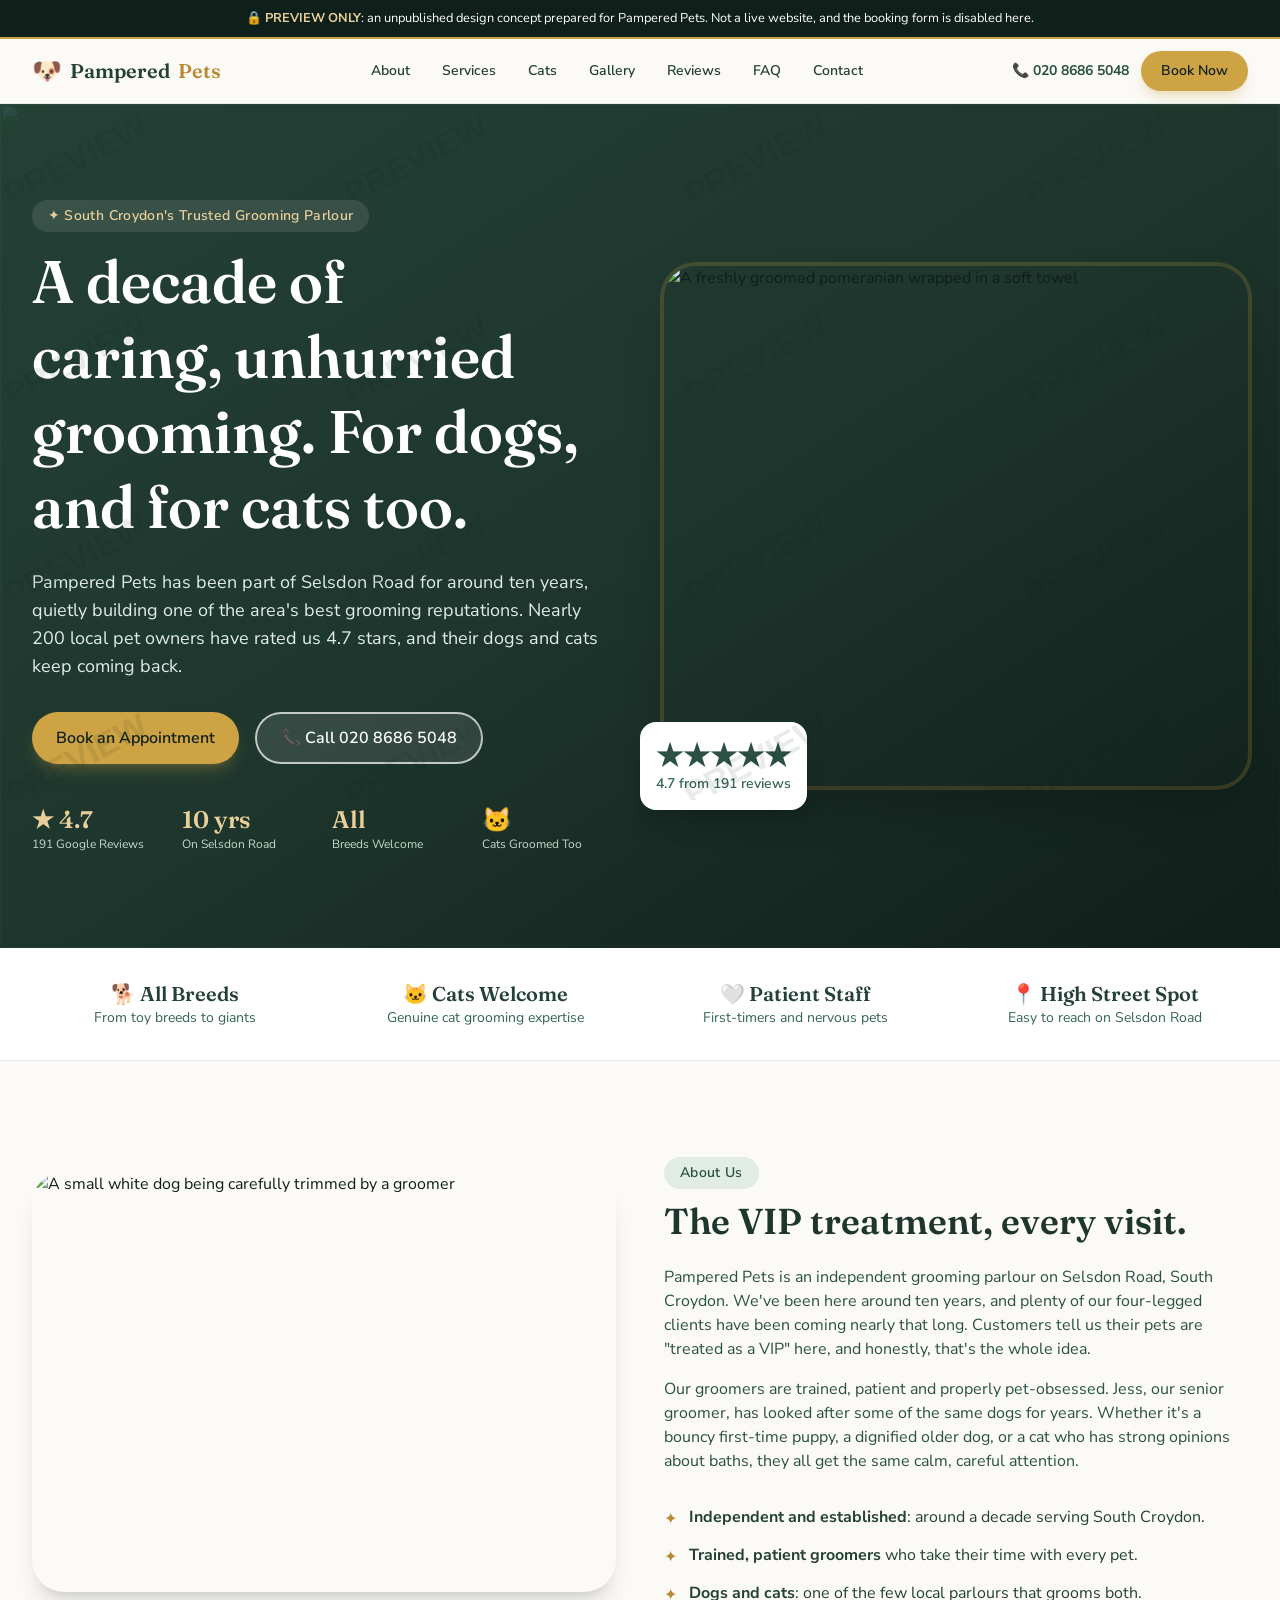
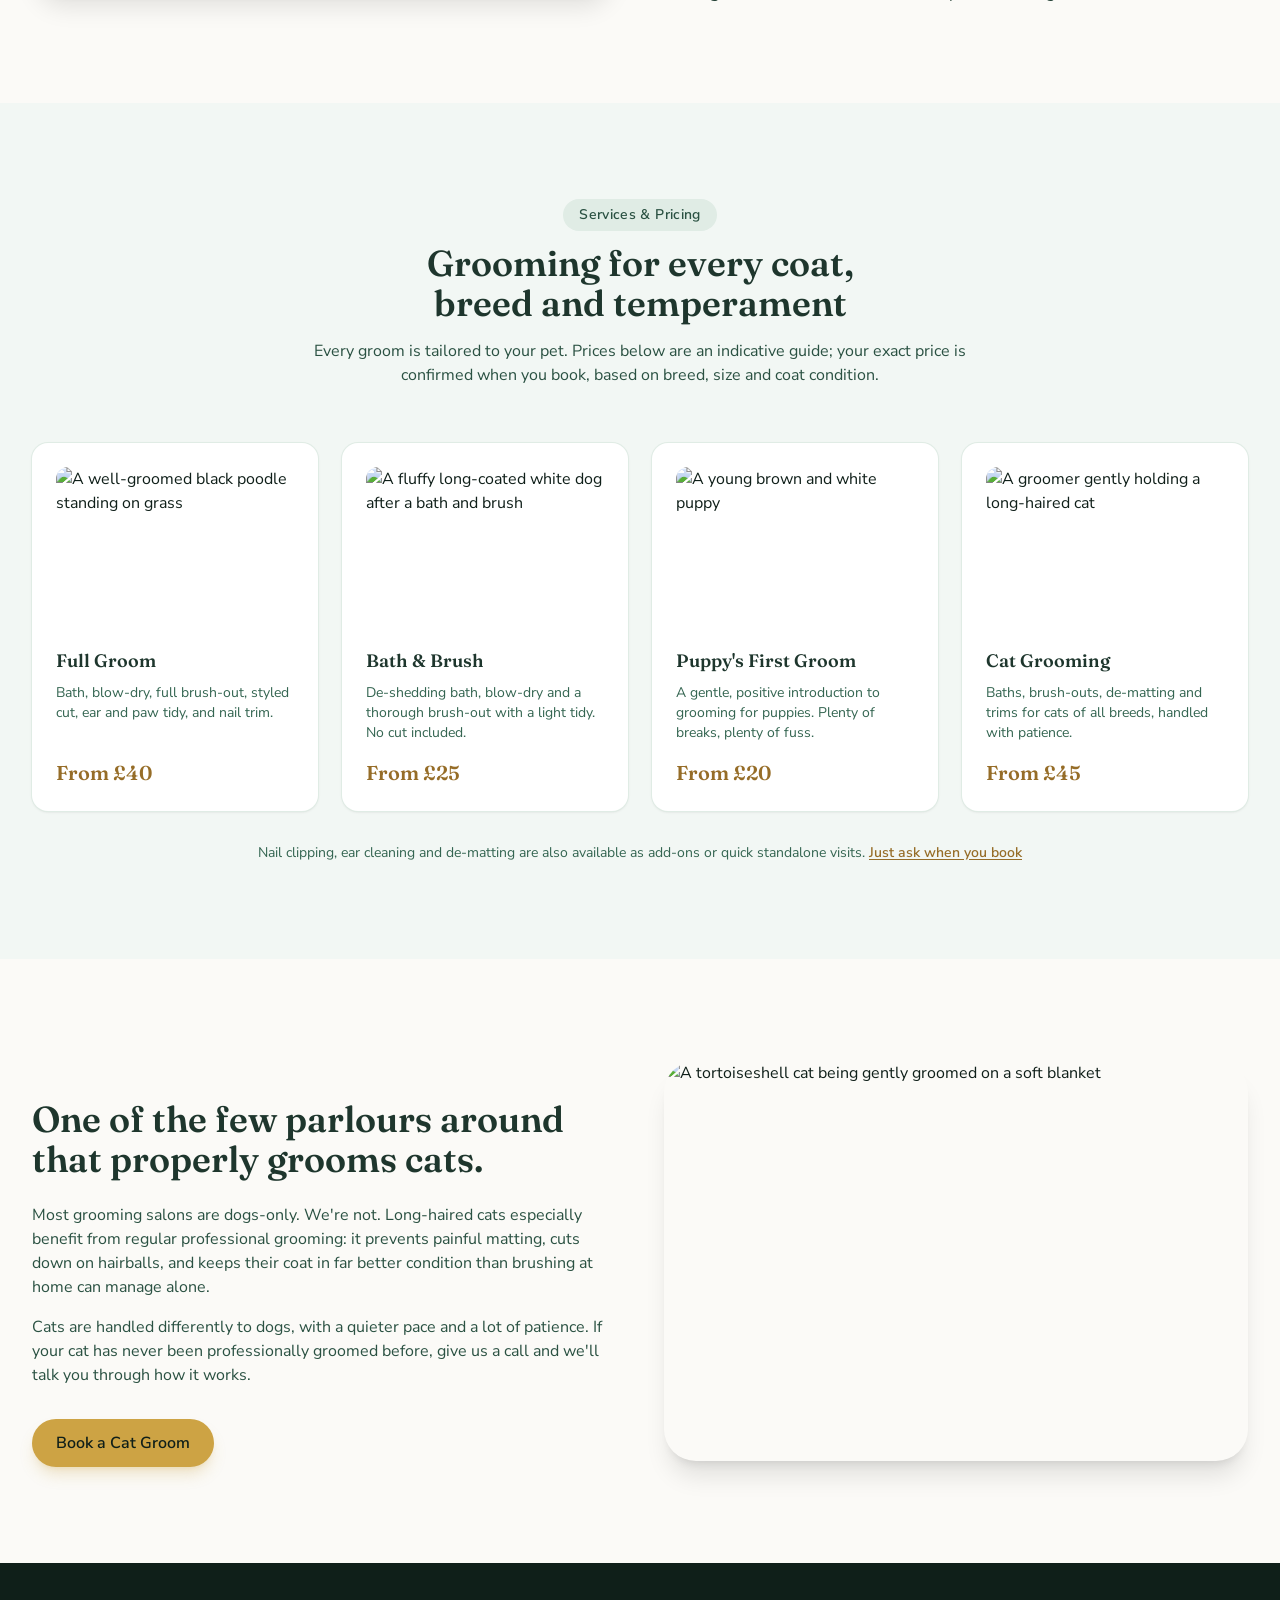
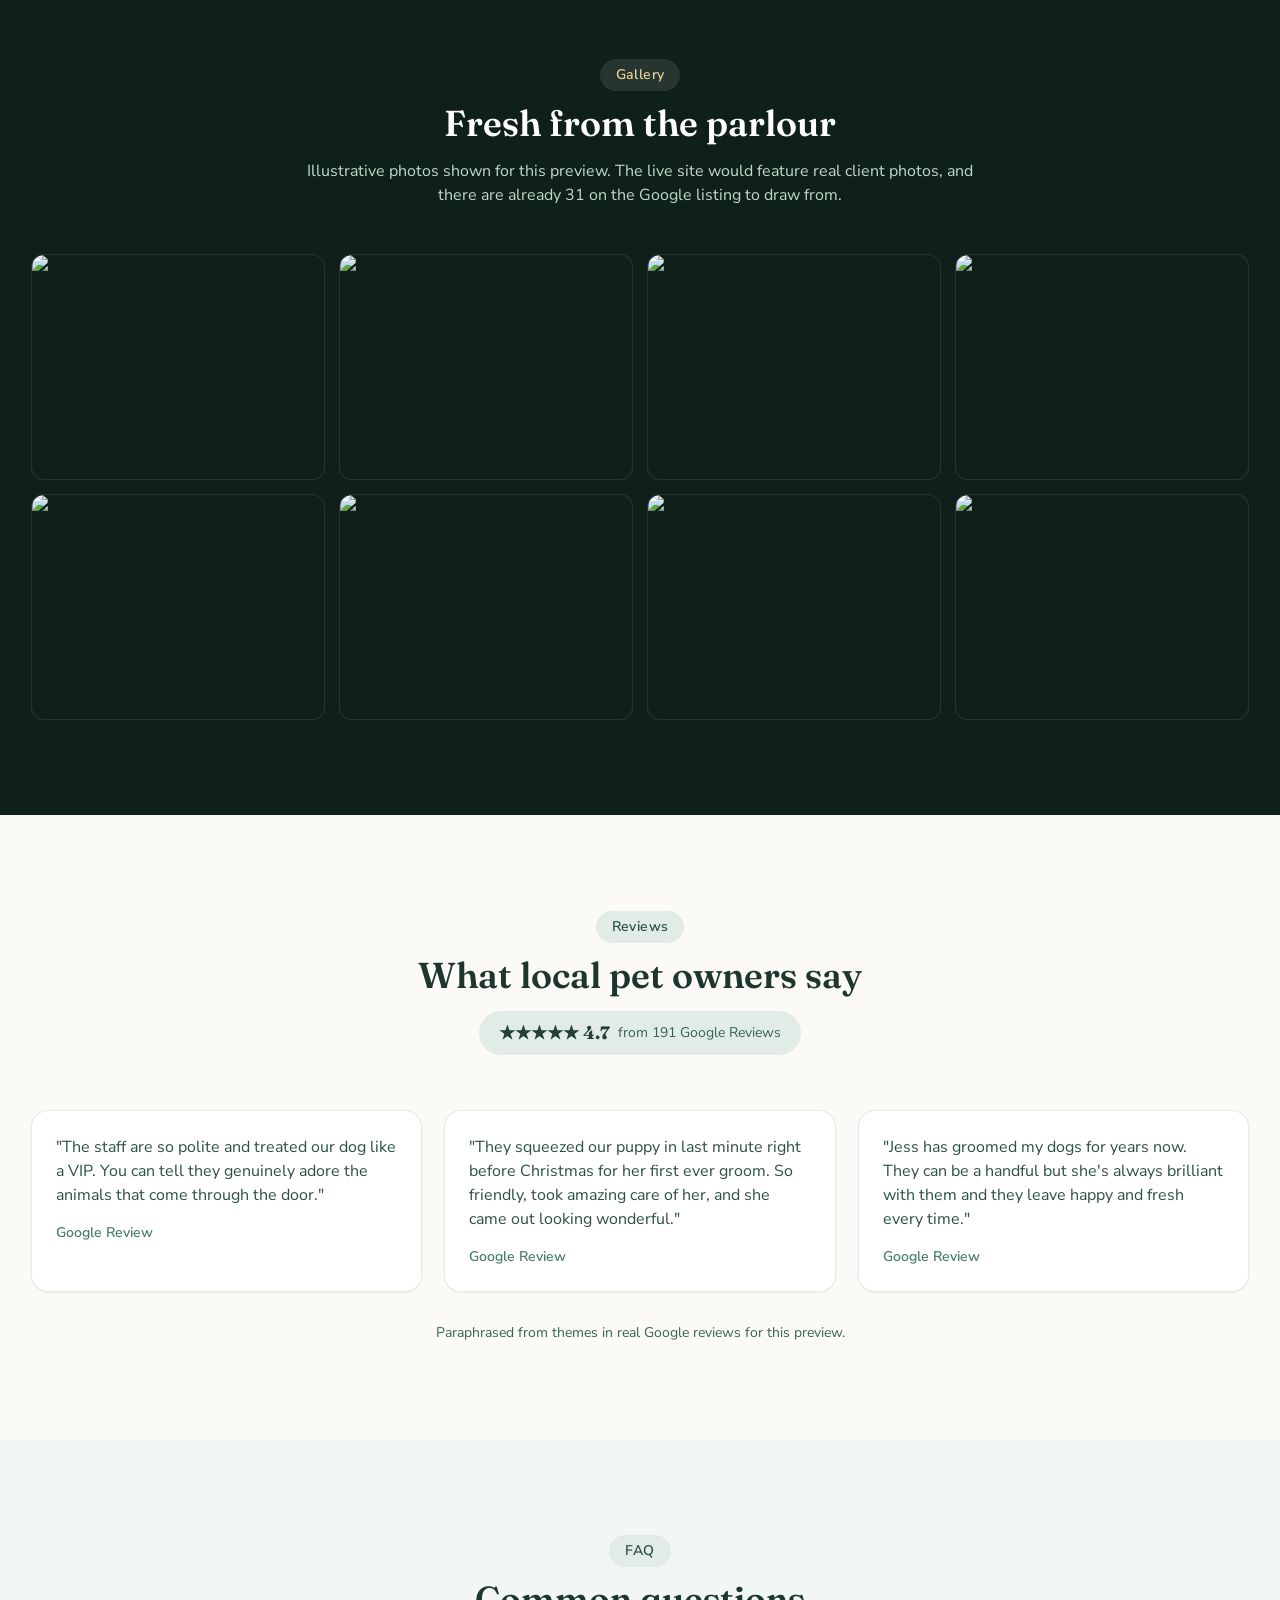
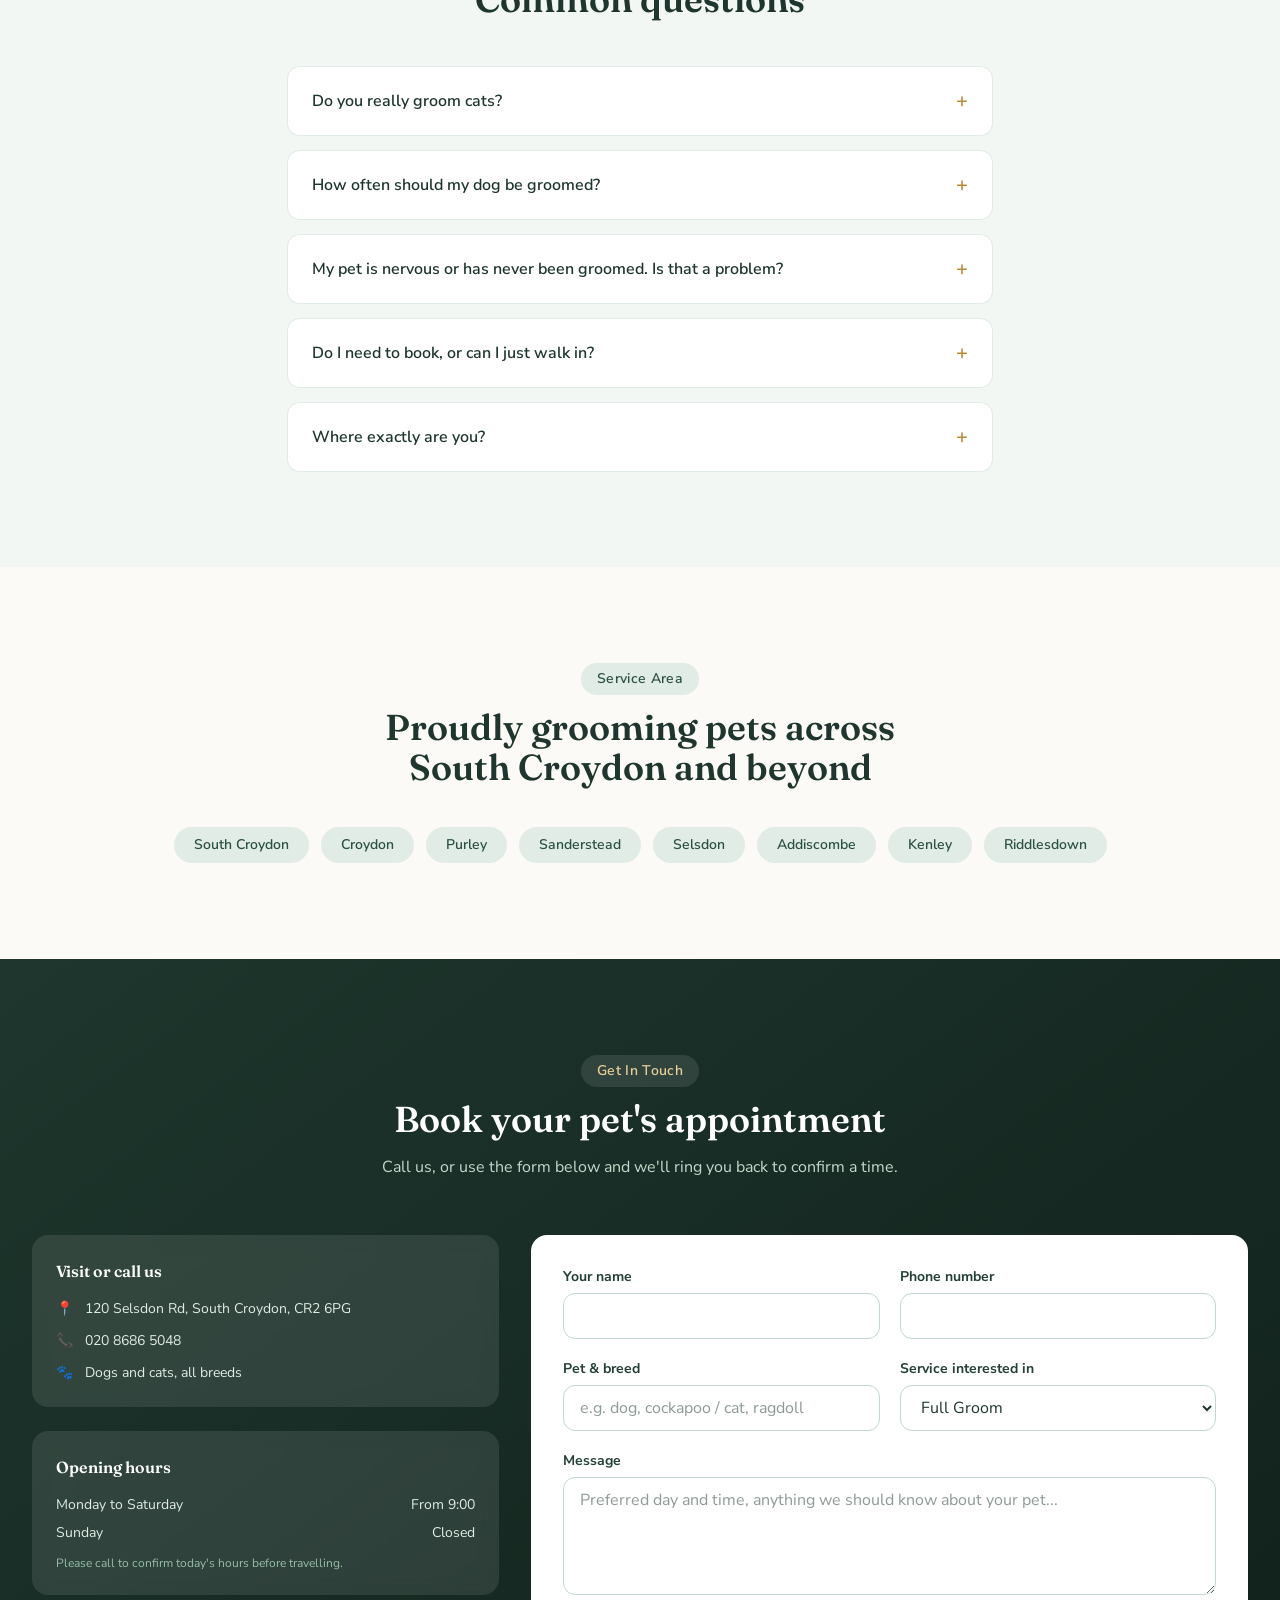
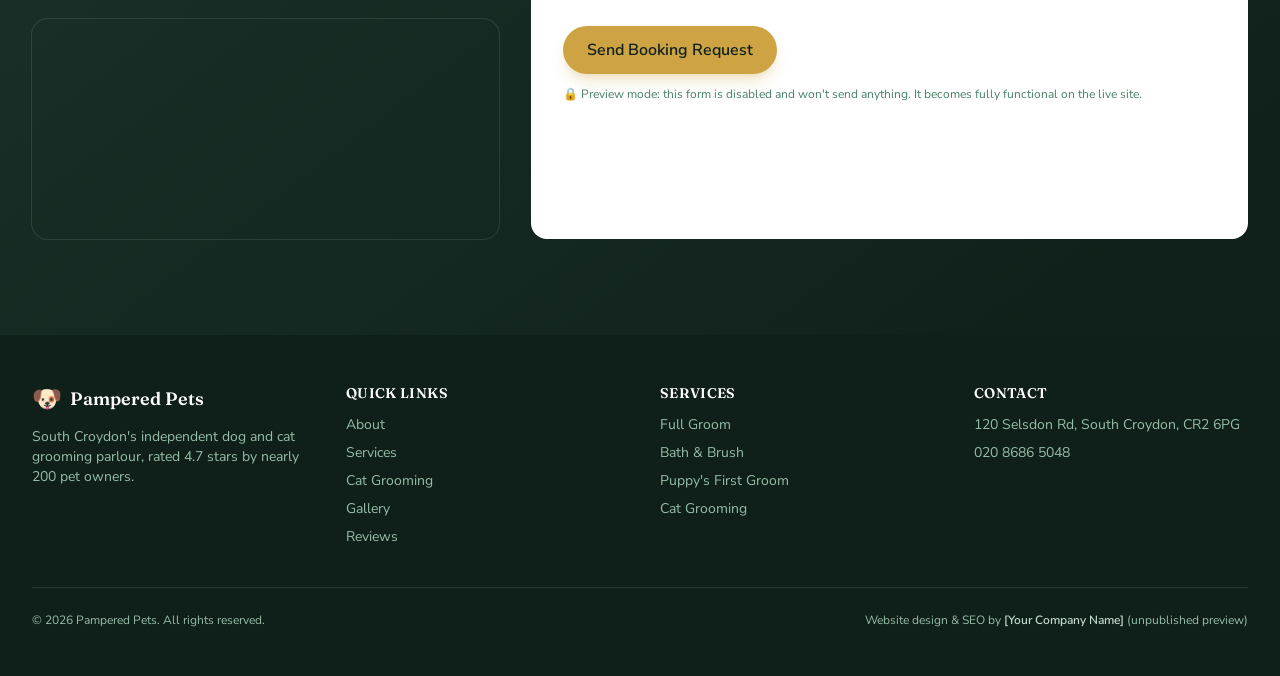
==== commit 83a06f81: "UI polish: floating mobile CTA bar, scroll reveals, mobile hero image, tighter mobile rhythm" ====
--- a/preview.html
+++ b/preview.html
@@ -2,7 +2,8 @@
 <html lang="en-GB">
 <head>
 <meta charset="UTF-8">
-<meta name="viewport" content="width=device-width, initial-scale=1.0">
+<meta name="viewport" content="width=device-width, initial-scale=1.0, viewport-fit=cover">
+<meta name="theme-color" content="#fbfaf7">
 <title>PREVIEW: Pampered Pets Website Concept</title>
 <meta name="description" content="Pampered Pets is South Croydon's trusted grooming parlour. A decade of patient, caring grooming for dogs and cats of all breeds, rated 4.7 stars by nearly 200 local pet owners. Call 020 8686 5048.">
 <link rel="canonical" href="https://www.pamperedpetscroydon.co.uk/">
@@ -61,10 +62,8 @@
   }
 }
 </script>
-
 <style>
   .preview-banner {
-    position: sticky; top: 0; z-index: 60;
     background: #0f1f19;
     color: #fff;
     font-family: "Nunito Sans", sans-serif;
@@ -79,10 +78,9 @@
     inset: 0;
     z-index: 45;
     pointer-events: none;
-    background-image: url("data:image/svg+xml,%3Csvg%20xmlns='http://www.w3.org/2000/svg'%20width='340'%20height='200'%3E%3Ctext%20x='-20'%20y='120'%20transform='rotate(-28%20170%20100)'%20font-family='Nunito%20Sans,Arial,sans-serif'%20font-size='34'%20font-weight='700'%20fill='rgba(15,31,25,0.09)'%3EPREVIEW%3C/text%3E%3C/svg%3E");
+    background-image: url("data:image/svg+xml,%3Csvg%20xmlns='http://www.w3.org/2000/svg'%20width='340'%20height='200'%3E%3Ctext%20x='-20'%20y='120'%20transform='rotate(-28%20170%20100)'%20font-family='Arial,sans-serif'%20font-size='34'%20font-weight='700'%20fill='rgba(15,31,25,0.09)'%3EPREVIEW%3C/text%3E%3C/svg%3E");
     background-repeat: repeat;
   }
-  #site-header { top: 41px; }
 </style>
 </head>
 <body class="bg-cream-50 text-forest-950 antialiased">
@@ -145,7 +143,7 @@
     <div class="absolute inset-0 opacity-20 mix-blend-overlay">
       <img src="https://images.unsplash.com/photo-1581887936036-3f4f7f0b6679?fm=jpg&q=80&w=2000&auto=format&fit=crop" alt="" class="h-full w-full object-cover" loading="eager">
     </div>
-    <div class="relative mx-auto grid max-w-7xl gap-12 px-4 py-16 sm:px-6 lg:grid-cols-2 lg:items-center lg:px-8 lg:py-24">
+    <div class="relative mx-auto grid max-w-7xl gap-12 px-4 py-12 sm:px-6 sm:py-16 lg:grid-cols-2 lg:items-center lg:px-8 lg:py-24">
       <div>
         <p class="section-eyebrow !bg-white/10 !text-gold-300">✦ South Croydon's Trusted Grooming Parlour</p>
         <h1 class="font-display text-4xl font-semibold leading-tight text-white sm:text-5xl lg:text-6xl">
@@ -154,9 +152,12 @@
         <p class="mt-6 max-w-xl text-lg text-forest-100">
           Pampered Pets has been part of Selsdon Road for around ten years, quietly building one of the area's best grooming reputations. Nearly 200 local pet owners have rated us 4.7 stars, and their dogs and cats keep coming back.
         </p>
-        <div class="mt-8 flex flex-wrap gap-4">
+        <div class="mt-8 flex flex-col gap-3 sm:flex-row sm:flex-wrap sm:gap-4">
           <a href="#contact" class="btn-primary">Book an Appointment</a>
           <a href="tel:02086865048" class="btn-secondary">📞 Call 020 8686 5048</a>
+        </div>
+        <div class="mt-8 overflow-hidden rounded-3xl shadow-2xl ring-2 ring-gold-500/20 lg:hidden">
+          <img src="https://images.unsplash.com/photo-1611173622933-91942d394b04?fm=jpg&q=80&w=800&auto=format&fit=crop" alt="A freshly groomed pomeranian wrapped in a soft towel" class="h-52 w-full object-cover sm:h-64">
         </div>
         <dl class="mt-10 grid grid-cols-2 gap-4 sm:grid-cols-4">
           <div>
@@ -216,7 +217,7 @@
   </section>
 
   <!-- ===== ABOUT ===== -->
-  <section id="about" class="py-20 sm:py-28">
+  <section id="about" class="py-16 sm:py-24">
     <div class="mx-auto grid max-w-7xl gap-12 px-4 sm:px-6 lg:grid-cols-2 lg:items-center lg:px-8">
       <div class="order-2 overflow-hidden rounded-[2rem] shadow-xl lg:order-1">
         <img src="https://images.unsplash.com/photo-1719464454959-9cf304ef4774?fm=jpg&q=80&w=1200&auto=format&fit=crop" alt="A small white dog being carefully trimmed by a groomer" class="h-[420px] w-full object-cover">
@@ -249,7 +250,7 @@
   </section>
 
   <!-- ===== SERVICES ===== -->
-  <section id="services" class="bg-forest-50 py-20 sm:py-28">
+  <section id="services" class="bg-forest-50 py-16 sm:py-24">
     <div class="mx-auto max-w-7xl px-4 sm:px-6 lg:px-8">
       <div class="mx-auto max-w-2xl text-center">
         <p class="section-eyebrow">Services &amp; Pricing</p>
@@ -289,7 +290,7 @@
   </section>
 
   <!-- ===== CATS SECTION ===== -->
-  <section id="cats" class="py-20 sm:py-28">
+  <section id="cats" class="py-16 sm:py-24">
     <div class="mx-auto grid max-w-7xl gap-12 px-4 sm:px-6 lg:grid-cols-2 lg:items-center lg:px-8">
       <div>
         <p class="section-eyebrow">🐱 Yes, Cats Too</p>
@@ -309,7 +310,7 @@
   </section>
 
   <!-- ===== GALLERY ===== -->
-  <section id="gallery" class="bg-forest-950 py-20 sm:py-28">
+  <section id="gallery" class="bg-forest-950 py-16 sm:py-24">
     <div class="mx-auto max-w-7xl px-4 sm:px-6 lg:px-8">
       <div class="mx-auto max-w-2xl text-center">
         <p class="section-eyebrow !bg-white/10 !text-gold-300">Gallery</p>
@@ -330,7 +331,7 @@
   </section>
 
   <!-- ===== REVIEWS ===== -->
-  <section id="reviews" class="py-20 sm:py-28">
+  <section id="reviews" class="py-16 sm:py-24">
     <div class="mx-auto max-w-7xl px-4 sm:px-6 lg:px-8">
       <div class="mx-auto max-w-2xl text-center">
         <p class="section-eyebrow">Reviews</p>
@@ -359,7 +360,7 @@
   </section>
 
   <!-- ===== FAQ ===== -->
-  <section id="faq" class="bg-forest-50 py-20 sm:py-28">
+  <section id="faq" class="bg-forest-50 py-16 sm:py-24">
     <div class="mx-auto max-w-3xl px-4 sm:px-6 lg:px-8">
       <div class="text-center">
         <p class="section-eyebrow">FAQ</p>
@@ -412,7 +413,7 @@
   </section>
 
   <!-- ===== SERVICE AREA ===== -->
-  <section class="py-20 sm:py-28">
+  <section class="py-16 sm:py-24">
     <div class="mx-auto max-w-7xl px-4 sm:px-6 lg:px-8">
       <div class="mx-auto max-w-2xl text-center">
         <p class="section-eyebrow">Service Area</p>
@@ -432,7 +433,7 @@
   </section>
 
   <!-- ===== CONTACT ===== -->
-  <section id="contact" class="bg-gradient-to-br from-forest-900 to-forest-950 py-20 sm:py-28">
+  <section id="contact" class="bg-gradient-to-br from-forest-900 to-forest-950 py-16 sm:py-24">
     <div class="mx-auto max-w-7xl px-4 sm:px-6 lg:px-8">
       <div class="mx-auto max-w-2xl text-center">
         <p class="section-eyebrow !bg-white/10 !text-gold-300">Get In Touch</p>
@@ -506,7 +507,7 @@
 </main>
 
 <!-- ===== FOOTER ===== -->
-<footer class="bg-forest-950 py-12 text-forest-300">
+<footer class="bg-forest-950 pt-12 pb-28 text-forest-300 lg:pb-12">
   <div class="mx-auto max-w-7xl px-4 sm:px-6 lg:px-8">
     <div class="grid gap-10 sm:grid-cols-2 lg:grid-cols-4">
       <div>
@@ -548,6 +549,13 @@
     </div>
   </div>
 </footer>
+
+<div id="mobile-cta" class="fixed inset-x-0 bottom-0 z-50 translate-y-full transition-transform duration-300 lg:hidden">
+  <div class="mx-3 mb-[calc(0.75rem+env(safe-area-inset-bottom))] flex gap-2 rounded-2xl border border-white/10 bg-forest-950/95 p-2 shadow-2xl shadow-forest-950/40 backdrop-blur">
+    <a href="tel:02086865048" class="flex flex-1 items-center justify-center gap-2 rounded-xl border-2 border-white/20 px-4 py-3 text-sm font-bold text-white transition active:scale-[0.98]">📞 Call</a>
+    <a href="#contact" class="flex flex-1 items-center justify-center gap-2 rounded-xl bg-gold-500 px-4 py-3 text-sm font-bold text-forest-950 shadow-lg shadow-gold-500/30 transition active:scale-[0.98]">Book Now</a>
+  </div>
+</div>
 
 <script src="js/main.js"></script>
 <script>
--- a/css/style.css
+++ b/css/style.css
@@ -1,2 +1,2 @@
 /*! tailwindcss v4.3.3 | MIT License | https://tailwindcss.com */
-@layer properties{@supports (((-webkit-hyphens:none)) and (not (margin-trim:inline))) or ((-moz-orient:inline) and (not (color:rgb(from red r g b)))){*,:before,:after,::backdrop{--tw-space-y-reverse:0;--tw-border-style:solid;--tw-gradient-position:initial;--tw-gradient-from:#0000;--tw-gradient-via:#0000;--tw-gradient-to:#0000;--tw-gradient-stops:initial;--tw-gradient-via-stops:initial;--tw-gradient-from-position:0%;--tw-gradient-via-position:50%;--tw-gradient-to-position:100%;--tw-leading:initial;--tw-font-weight:initial;--tw-tracking:initial;--tw-shadow:0 0 #0000;--tw-shadow-color:initial;--tw-shadow-alpha:100%;--tw-inset-shadow:0 0 #0000;--tw-inset-shadow-color:initial;--tw-inset-shadow-alpha:100%;--tw-ring-color:initial;--tw-ring-shadow:0 0 #0000;--tw-inset-ring-color:initial;--tw-inset-ring-shadow:0 0 #0000;--tw-ring-inset:initial;--tw-ring-offset-width:0px;--tw-ring-offset-color:#fff;--tw-ring-offset-shadow:0 0 #0000;--tw-backdrop-blur:initial;--tw-backdrop-brightness:initial;--tw-backdrop-contrast:initial;--tw-backdrop-grayscale:initial;--tw-backdrop-hue-rotate:initial;--tw-backdrop-invert:initial;--tw-backdrop-opacity:initial;--tw-backdrop-saturate:initial;--tw-backdrop-sepia:initial;--tw-outline-style:solid}}}@layer theme{:root,:host{--font-sans:"Nunito Sans", ui-sans-serif, system-ui, -apple-system, sans-serif;--font-mono:ui-monospace, SFMono-Regular, Menlo, Monaco, Consolas, "Liberation Mono", "Courier New", monospace;--color-white:#fff;--spacing:.25rem;--container-xl:36rem;--container-2xl:42rem;--container-3xl:48rem;--container-7xl:80rem;--text-xs:.75rem;--text-xs--line-height:calc(1 / .75);--text-sm:.875rem;--text-sm--line-height:calc(1.25 / .875);--text-lg:1.125rem;--text-lg--line-height:calc(1.75 / 1.125);--text-xl:1.25rem;--text-xl--line-height:calc(1.75 / 1.25);--text-2xl:1.5rem;--text-2xl--line-height:calc(2 / 1.5);--text-3xl:1.875rem;--text-3xl--line-height:calc(2.25 / 1.875);--text-4xl:2.25rem;--text-4xl--line-height:calc(2.5 / 2.25);--text-5xl:3rem;--text-5xl--line-height:1;--text-6xl:3.75rem;--text-6xl--line-height:1;--font-weight-semibold:600;--font-weight-bold:700;--tracking-wide:.025em;--leading-tight:1.25;--radius-lg:.5rem;--radius-xl:.75rem;--radius-2xl:1rem;--default-transition-duration:.15s;--default-transition-timing-function:cubic-bezier(.4, 0, .2, 1);--default-font-family:var(--font-sans);--default-mono-font-family:var(--font-mono);--font-display:"Fraunces", Georgia, ui-serif, serif;--color-forest-50:#f2f7f4;--color-forest-100:#e0ece5;--color-forest-200:#c2d9cc;--color-forest-300:#97bea9;--color-forest-500:#478066;--color-forest-600:#346551;--color-forest-700:#2a5142;--color-forest-800:#244136;--color-forest-900:#1e362d;--color-forest-950:#0f1f19;--color-gold-300:#e8cf9a;--color-gold-400:#ddb968;--color-gold-500:#cda344;--color-gold-600:#b78a30;--color-gold-700:#966d28;--color-cream-50:#fbfaf7}}@layer base{*,:after,:before,::backdrop{box-sizing:border-box;border:0 solid;margin:0;padding:0}::file-selector-button{box-sizing:border-box;border:0 solid;margin:0;padding:0}html,:host{-webkit-text-size-adjust:100%;tab-size:4;line-height:1.5;font-family:var(--default-font-family,-apple-system, BlinkMacSystemFont, "Segoe UI", Roboto, "Helvetica Neue", "Noto Sans", Arial, sans-serif, "Apple Color Emoji", "Segoe UI Emoji", "Segoe UI Symbol", "Noto Color Emoji");font-feature-settings:var(--default-font-feature-settings,normal);font-variation-settings:var(--default-font-variation-settings,normal);-webkit-tap-highlight-color:transparent}hr{height:0;color:inherit;border-top-width:1px}abbr:where([title]){-webkit-text-decoration:underline dotted;text-decoration:underline dotted}h1,h2,h3,h4,h5,h6{font-size:inherit;font-weight:inherit}a{color:inherit;-webkit-text-decoration:inherit;-webkit-text-decoration:inherit;-webkit-text-decoration:inherit;text-decoration:inherit}b,strong{font-weight:bolder}code,kbd,samp,pre{font-family:var(--default-mono-font-family,ui-monospace, SFMono-Regular, Menlo, Monaco, Consolas, "Liberation Mono", "Courier New", monospace);font-feature-settings:var(--default-mono-font-feature-settings,normal);font-variation-settings:var(--default-mono-font-variation-settings,normal);font-size:1em}small{font-size:80%}sub,sup{vertical-align:baseline;font-size:75%;line-height:0;position:relative}sub{bottom:-.25em}sup{top:-.5em}table{text-indent:0;border-color:inherit;border-collapse:collapse}:-moz-focusring:where(:not(iframe)){outline:auto}progress{vertical-align:baseline}summary{display:list-item}ol,ul,menu{list-style:none}img,svg,video,canvas,audio,iframe,embed,object{vertical-align:middle;display:block}img,video{max-width:100%;height:auto}button,input,select,optgroup,textarea{font:inherit;font-feature-settings:inherit;font-variation-settings:inherit;letter-spacing:inherit;color:inherit;opacity:1;background-color:#0000;border-radius:0}::file-selector-button{font:inherit;font-feature-settings:inherit;font-variation-settings:inherit;letter-spacing:inherit;color:inherit;opacity:1;background-color:#0000;border-radius:0}:where(select:is([multiple],[size])) optgroup{font-weight:bolder}:where(select:is([multiple],[size])) optgroup option{padding-inline-start:20px}::file-selector-button{margin-inline-end:4px}::placeholder{opacity:1}@supports (not ((-webkit-appearance:-apple-pay-button))) or (contain-intrinsic-size:1px){::placeholder{color:currentColor}@supports (color:color-mix(in lab, red, red)){::placeholder{color:color-mix(in oklab, currentcolor 50%, transparent)}}}textarea{resize:vertical}::-webkit-search-decoration{-webkit-appearance:none}::-webkit-date-and-time-value{min-height:1lh;text-align:inherit}::-webkit-datetime-edit{display:inline-flex}::-webkit-datetime-edit-fields-wrapper{padding:0}::-webkit-datetime-edit{padding-block:0}::-webkit-datetime-edit-year-field{padding-block:0}::-webkit-datetime-edit-month-field{padding-block:0}::-webkit-datetime-edit-day-field{padding-block:0}::-webkit-datetime-edit-hour-field{padding-block:0}::-webkit-datetime-edit-minute-field{padding-block:0}::-webkit-datetime-edit-second-field{padding-block:0}::-webkit-datetime-edit-millisecond-field{padding-block:0}::-webkit-datetime-edit-meridiem-field{padding-block:0}::-webkit-calendar-picker-indicator{line-height:1}:-moz-ui-invalid{box-shadow:none}button,input:where([type=button],[type=reset],[type=submit]){appearance:button}::file-selector-button{appearance:button}::-webkit-inner-spin-button{height:auto}::-webkit-outer-spin-button{height:auto}[hidden]:where(:not([hidden=until-found])){display:none!important}html{scroll-behavior:smooth}body{font-family:var(--font-sans)}h1,h2,h3,h4,.font-display{font-family:var(--font-display)}}@layer components{.btn-primary{justify-content:center;align-items:center;gap:calc(var(--spacing) * 2);background-color:var(--color-gold-500);padding-inline:calc(var(--spacing) * 6);padding-block:calc(var(--spacing) * 3);--tw-font-weight:var(--font-weight-semibold);font-weight:var(--font-weight-semibold);color:var(--color-forest-950);--tw-shadow:0 10px 15px -3px var(--tw-shadow-color,#0000001a), 0 4px 6px -4px var(--tw-shadow-color,#0000001a);box-shadow:var(--tw-inset-shadow), var(--tw-inset-ring-shadow), var(--tw-ring-offset-shadow), var(--tw-ring-shadow), var(--tw-shadow);--tw-shadow-color:#cda34440;border-radius:3.40282e38px;display:inline-flex}@supports (color:color-mix(in lab, red, red)){.btn-primary{--tw-shadow-color:color-mix(in oklab, color-mix(in oklab, var(--color-gold-500) 25%, transparent) var(--tw-shadow-alpha), transparent)}}.btn-primary{transition-property:color,background-color,border-color,outline-color,text-decoration-color,fill,stroke,--tw-gradient-from,--tw-gradient-via,--tw-gradient-to,opacity,box-shadow,transform,translate,scale,rotate,filter,-webkit-backdrop-filter,backdrop-filter,display,content-visibility,overlay,pointer-events;transition-timing-function:var(--tw-ease,var(--default-transition-timing-function));transition-duration:var(--tw-duration,var(--default-transition-duration))}@media (hover:hover){.btn-primary:hover{background-color:var(--color-gold-400);--tw-shadow:0 20px 25px -5px var(--tw-shadow-color,#0000001a), 0 8px 10px -6px var(--tw-shadow-color,#0000001a);box-shadow:var(--tw-inset-shadow), var(--tw-inset-ring-shadow), var(--tw-ring-offset-shadow), var(--tw-ring-shadow), var(--tw-shadow);--tw-shadow-color:#cda3444d}@supports (color:color-mix(in lab, red, red)){.btn-primary:hover{--tw-shadow-color:color-mix(in oklab, color-mix(in oklab, var(--color-gold-500) 30%, transparent) var(--tw-shadow-alpha), transparent)}}}.btn-primary:focus-visible{outline-style:var(--tw-outline-style);outline-width:1px;outline-style:var(--tw-outline-style);outline-offset:2px;outline-width:2px;outline-color:var(--color-gold-600)}.btn-secondary{justify-content:center;align-items:center;gap:calc(var(--spacing) * 2);border-style:var(--tw-border-style);border-width:2px;border-color:#ffffffb3;border-radius:3.40282e38px;display:inline-flex}@supports (color:color-mix(in lab, red, red)){.btn-secondary{border-color:color-mix(in oklab, var(--color-white) 70%, transparent)}}.btn-secondary{background-color:#ffffff1a}@supports (color:color-mix(in lab, red, red)){.btn-secondary{background-color:color-mix(in oklab, var(--color-white) 10%, transparent)}}.btn-secondary{padding-inline:calc(var(--spacing) * 6);padding-block:calc(var(--spacing) * 3);--tw-font-weight:var(--font-weight-semibold);font-weight:var(--font-weight-semibold);color:var(--color-white);--tw-backdrop-blur:blur(8px);-webkit-backdrop-filter:var(--tw-backdrop-blur,) var(--tw-backdrop-brightness,) var(--tw-backdrop-contrast,) var(--tw-backdrop-grayscale,) var(--tw-backdrop-hue-rotate,) var(--tw-backdrop-invert,) var(--tw-backdrop-opacity,) var(--tw-backdrop-saturate,) var(--tw-backdrop-sepia,);backdrop-filter:var(--tw-backdrop-blur,) var(--tw-backdrop-brightness,) var(--tw-backdrop-contrast,) var(--tw-backdrop-grayscale,) var(--tw-backdrop-hue-rotate,) var(--tw-backdrop-invert,) var(--tw-backdrop-opacity,) var(--tw-backdrop-saturate,) var(--tw-backdrop-sepia,);transition-property:color,background-color,border-color,outline-color,text-decoration-color,fill,stroke,--tw-gradient-from,--tw-gradient-via,--tw-gradient-to,opacity,box-shadow,transform,translate,scale,rotate,filter,-webkit-backdrop-filter,backdrop-filter,display,content-visibility,overlay,pointer-events;transition-timing-function:var(--tw-ease,var(--default-transition-timing-function));transition-duration:var(--tw-duration,var(--default-transition-duration))}@media (hover:hover){.btn-secondary:hover{background-color:#fff3}@supports (color:color-mix(in lab, red, red)){.btn-secondary:hover{background-color:color-mix(in oklab, var(--color-white) 20%, transparent)}}}.btn-secondary:focus-visible{outline-style:var(--tw-outline-style);outline-width:1px;outline-style:var(--tw-outline-style);outline-offset:2px;outline-width:2px;outline-color:var(--color-white)}.section-eyebrow{margin-bottom:calc(var(--spacing) * 3);align-items:center;gap:calc(var(--spacing) * 2);background-color:var(--color-forest-100);padding-inline:calc(var(--spacing) * 4);padding-block:calc(var(--spacing) * 1.5);font-size:var(--text-sm);line-height:var(--tw-leading,var(--text-sm--line-height));--tw-font-weight:var(--font-weight-semibold);font-weight:var(--font-weight-semibold);--tw-tracking:var(--tracking-wide);letter-spacing:var(--tracking-wide);color:var(--color-forest-700);border-radius:3.40282e38px;display:inline-flex}.card{border-radius:var(--radius-2xl);background-color:var(--color-white);padding:calc(var(--spacing) * 6);--tw-shadow:0 1px 3px 0 var(--tw-shadow-color,#0000001a), 0 1px 2px -1px var(--tw-shadow-color,#0000001a);--tw-ring-shadow:var(--tw-ring-inset,) 0 0 0 calc(1px + var(--tw-ring-offset-width)) var(--tw-ring-color,currentcolor);box-shadow:var(--tw-inset-shadow), var(--tw-inset-ring-shadow), var(--tw-ring-offset-shadow), var(--tw-ring-shadow), var(--tw-shadow);--tw-ring-color:var(--color-forest-100);transition-property:color,background-color,border-color,outline-color,text-decoration-color,fill,stroke,--tw-gradient-from,--tw-gradient-via,--tw-gradient-to,opacity,box-shadow,transform,translate,scale,rotate,filter,-webkit-backdrop-filter,backdrop-filter,display,content-visibility,overlay,pointer-events;transition-timing-function:var(--tw-ease,var(--default-transition-timing-function));transition-duration:var(--tw-duration,var(--default-transition-duration))}@media (hover:hover){.card:hover{--tw-shadow:0 20px 25px -5px var(--tw-shadow-color,#0000001a), 0 8px 10px -6px var(--tw-shadow-color,#0000001a);box-shadow:var(--tw-inset-shadow), var(--tw-inset-ring-shadow), var(--tw-ring-offset-shadow), var(--tw-ring-shadow), var(--tw-shadow);--tw-shadow-color:#c2d9cc66}@supports (color:color-mix(in lab, red, red)){.card:hover{--tw-shadow-color:color-mix(in oklab, color-mix(in oklab, var(--color-forest-200) 40%, transparent) var(--tw-shadow-alpha), transparent)}}}}@layer utilities{.sr-only{clip-path:inset(50%);white-space:nowrap;border-width:0;width:1px;height:1px;margin:-1px;padding:0;position:absolute;overflow:hidden}.absolute{position:absolute}.relative{position:relative}.sticky{position:sticky}.inset-0{inset:0}.top-0{top:0}.-bottom-6{bottom:calc(var(--spacing) * -6)}.-left-6{left:calc(var(--spacing) * -6)}.z-40{z-index:40}.order-1{order:1}.order-2{order:2}.mx-auto{margin-inline:auto}.mt-0\.5{margin-top:calc(var(--spacing) * .5)}.mt-1{margin-top:var(--spacing)}.mt-1\.5{margin-top:calc(var(--spacing) * 1.5)}.mt-2{margin-top:calc(var(--spacing) * 2)}.mt-3{margin-top:calc(var(--spacing) * 3)}.mt-4{margin-top:calc(var(--spacing) * 4)}.mt-6{margin-top:calc(var(--spacing) * 6)}.mt-8{margin-top:calc(var(--spacing) * 8)}.mt-10{margin-top:calc(var(--spacing) * 10)}.mt-12{margin-top:calc(var(--spacing) * 12)}.mt-14{margin-top:calc(var(--spacing) * 14)}.mb-5{margin-bottom:calc(var(--spacing) * 5)}.block{display:block}.flex{display:flex}.grid{display:grid}.hidden{display:none}.inline-flex{display:inline-flex}.h-7{height:calc(var(--spacing) * 7)}.h-40{height:calc(var(--spacing) * 40)}.h-48{height:calc(var(--spacing) * 48)}.h-\[400px\]{height:400px}.h-\[420px\]{height:420px}.h-\[520px\]{height:520px}.h-full{height:100%}.w-7{width:calc(var(--spacing) * 7)}.w-full{width:100%}.max-w-2xl{max-width:var(--container-2xl)}.max-w-3xl{max-width:var(--container-3xl)}.max-w-7xl{max-width:var(--container-7xl)}.max-w-xl{max-width:var(--container-xl)}.flex-1{flex:1}.shrink-0{flex-shrink:0}.grid-cols-2{grid-template-columns:repeat(2,minmax(0,1fr))}.flex-col{flex-direction:column}.flex-wrap{flex-wrap:wrap}.items-center{align-items:center}.items-start{align-items:flex-start}.justify-between{justify-content:space-between}.justify-center{justify-content:center}.gap-1{gap:var(--spacing)}.gap-2{gap:calc(var(--spacing) * 2)}.gap-3{gap:calc(var(--spacing) * 3)}.gap-4{gap:calc(var(--spacing) * 4)}.gap-5{gap:calc(var(--spacing) * 5)}.gap-6{gap:calc(var(--spacing) * 6)}.gap-8{gap:calc(var(--spacing) * 8)}.gap-10{gap:calc(var(--spacing) * 10)}.gap-12{gap:calc(var(--spacing) * 12)}:where(.space-y-2>:not(:last-child)){--tw-space-y-reverse:0;margin-block-start:calc(calc(var(--spacing) * 2) * var(--tw-space-y-reverse));margin-block-end:calc(calc(var(--spacing) * 2) * calc(1 - var(--tw-space-y-reverse)))}:where(.space-y-3>:not(:last-child)){--tw-space-y-reverse:0;margin-block-start:calc(calc(var(--spacing) * 3) * var(--tw-space-y-reverse));margin-block-end:calc(calc(var(--spacing) * 3) * calc(1 - var(--tw-space-y-reverse)))}:where(.space-y-4>:not(:last-child)){--tw-space-y-reverse:0;margin-block-start:calc(calc(var(--spacing) * 4) * var(--tw-space-y-reverse));margin-block-end:calc(calc(var(--spacing) * 4) * calc(1 - var(--tw-space-y-reverse)))}:where(.space-y-6>:not(:last-child)){--tw-space-y-reverse:0;margin-block-start:calc(calc(var(--spacing) * 6) * var(--tw-space-y-reverse));margin-block-end:calc(calc(var(--spacing) * 6) * calc(1 - var(--tw-space-y-reverse)))}.overflow-hidden{overflow:hidden}.rounded-2xl{border-radius:var(--radius-2xl)}.rounded-\[2rem\]{border-radius:2rem}.rounded-full{border-radius:3.40282e38px}.rounded-lg{border-radius:var(--radius-lg)}.rounded-xl{border-radius:var(--radius-xl)}.border{border-style:var(--tw-border-style);border-width:1px}.border-t{border-top-style:var(--tw-border-style);border-top-width:1px}.border-b{border-bottom-style:var(--tw-border-style);border-bottom-width:1px}.border-forest-100{border-color:var(--color-forest-100)}.border-forest-100\/80{border-color:#e0ece5cc}@supports (color:color-mix(in lab, red, red)){.border-forest-100\/80{border-color:color-mix(in oklab, var(--color-forest-100) 80%, transparent)}}.border-forest-200{border-color:var(--color-forest-200)}.border-white\/10{border-color:#ffffff1a}@supports (color:color-mix(in lab, red, red)){.border-white\/10{border-color:color-mix(in oklab, var(--color-white) 10%, transparent)}}.\!bg-white\/10{background-color:#ffffff1a!important}@supports (color:color-mix(in lab, red, red)){.\!bg-white\/10{background-color:color-mix(in oklab, var(--color-white) 10%, transparent)!important}}.bg-cream-50{background-color:var(--color-cream-50)}.bg-cream-50\/90{background-color:#fbfaf7e6}@supports (color:color-mix(in lab, red, red)){.bg-cream-50\/90{background-color:color-mix(in oklab, var(--color-cream-50) 90%, transparent)}}.bg-forest-50{background-color:var(--color-forest-50)}.bg-forest-100{background-color:var(--color-forest-100)}.bg-forest-950{background-color:var(--color-forest-950)}.bg-white{background-color:var(--color-white)}.bg-white\/10{background-color:#ffffff1a}@supports (color:color-mix(in lab, red, red)){.bg-white\/10{background-color:color-mix(in oklab, var(--color-white) 10%, transparent)}}.bg-gradient-to-br{--tw-gradient-position:to bottom right in oklab;background-image:linear-gradient(var(--tw-gradient-stops))}.from-forest-800{--tw-gradient-from:var(--color-forest-800);--tw-gradient-stops:var(--tw-gradient-via-stops,var(--tw-gradient-position), var(--tw-gradient-from) var(--tw-gradient-from-position), var(--tw-gradient-to) var(--tw-gradient-to-position))}.from-forest-900{--tw-gradient-from:var(--color-forest-900);--tw-gradient-stops:var(--tw-gradient-via-stops,var(--tw-gradient-position), var(--tw-gradient-from) var(--tw-gradient-from-position), var(--tw-gradient-to) var(--tw-gradient-to-position))}.via-forest-900{--tw-gradient-via:var(--color-forest-900);--tw-gradient-via-stops:var(--tw-gradient-position), var(--tw-gradient-from) var(--tw-gradient-from-position), var(--tw-gradient-via) var(--tw-gradient-via-position), var(--tw-gradient-to) var(--tw-gradient-to-position);--tw-gradient-stops:var(--tw-gradient-via-stops)}.to-forest-950{--tw-gradient-to:var(--color-forest-950);--tw-gradient-stops:var(--tw-gradient-via-stops,var(--tw-gradient-position), var(--tw-gradient-from) var(--tw-gradient-from-position), var(--tw-gradient-to) var(--tw-gradient-to-position))}.object-cover{object-fit:cover}.p-2{padding:calc(var(--spacing) * 2)}.p-4{padding:calc(var(--spacing) * 4)}.p-6{padding:calc(var(--spacing) * 6)}.\!px-5{padding-inline:calc(var(--spacing) * 5)!important}.px-3{padding-inline:calc(var(--spacing) * 3)}.px-4{padding-inline:calc(var(--spacing) * 4)}.px-5{padding-inline:calc(var(--spacing) * 5)}.px-6{padding-inline:calc(var(--spacing) * 6)}.\!py-2\.5{padding-block:calc(var(--spacing) * 2.5)!important}.py-2{padding-block:calc(var(--spacing) * 2)}.py-2\.5{padding-block:calc(var(--spacing) * 2.5)}.py-3{padding-block:calc(var(--spacing) * 3)}.py-5{padding-block:calc(var(--spacing) * 5)}.py-8{padding-block:calc(var(--spacing) * 8)}.py-12{padding-block:calc(var(--spacing) * 12)}.py-16{padding-block:calc(var(--spacing) * 16)}.py-20{padding-block:calc(var(--spacing) * 20)}.pt-6{padding-top:calc(var(--spacing) * 6)}.pb-5{padding-bottom:calc(var(--spacing) * 5)}.text-center{text-align:center}.text-left{text-align:left}.font-display{font-family:var(--font-display)}.text-2xl{font-size:var(--text-2xl);line-height:var(--tw-leading,var(--text-2xl--line-height))}.text-3xl{font-size:var(--text-3xl);line-height:var(--tw-leading,var(--text-3xl--line-height))}.text-4xl{font-size:var(--text-4xl);line-height:var(--tw-leading,var(--text-4xl--line-height))}.text-lg{font-size:var(--text-lg);line-height:var(--tw-leading,var(--text-lg--line-height))}.text-sm{font-size:var(--text-sm);line-height:var(--tw-leading,var(--text-sm--line-height))}.text-xl{font-size:var(--text-xl);line-height:var(--tw-leading,var(--text-xl--line-height))}.text-xs{font-size:var(--text-xs);line-height:var(--tw-leading,var(--text-xs--line-height))}.leading-tight{--tw-leading:var(--leading-tight);line-height:var(--leading-tight)}.font-bold{--tw-font-weight:var(--font-weight-bold);font-weight:var(--font-weight-bold)}.font-semibold{--tw-font-weight:var(--font-weight-semibold);font-weight:var(--font-weight-semibold)}.tracking-wide{--tw-tracking:var(--tracking-wide);letter-spacing:var(--tracking-wide)}.\!text-gold-300{color:var(--color-gold-300)!important}.text-forest-100{color:var(--color-forest-100)}.text-forest-200{color:var(--color-forest-200)}.text-forest-300{color:var(--color-forest-300)}.text-forest-500{color:var(--color-forest-500)}.text-forest-600{color:var(--color-forest-600)}.text-forest-700{color:var(--color-forest-700)}.text-forest-800{color:var(--color-forest-800)}.text-forest-900{color:var(--color-forest-900)}.text-forest-950{color:var(--color-forest-950)}.text-gold-300{color:var(--color-gold-300)}.text-gold-600{color:var(--color-gold-600)}.text-gold-700{color:var(--color-gold-700)}.text-white{color:var(--color-white)}.uppercase{text-transform:uppercase}.underline{text-decoration-line:underline}.underline-offset-2{text-underline-offset:2px}.antialiased{-webkit-font-smoothing:antialiased;-moz-osx-font-smoothing:grayscale}.opacity-20{opacity:.2}.mix-blend-overlay{mix-blend-mode:overlay}.shadow{--tw-shadow:0 1px 3px 0 var(--tw-shadow-color,#0000001a), 0 1px 2px -1px var(--tw-shadow-color,#0000001a);box-shadow:var(--tw-inset-shadow), var(--tw-inset-ring-shadow), var(--tw-ring-offset-shadow), var(--tw-ring-shadow), var(--tw-shadow)}.shadow-2xl{--tw-shadow:0 25px 50px -12px var(--tw-shadow-color,#00000040);box-shadow:var(--tw-inset-shadow), var(--tw-inset-ring-shadow), var(--tw-ring-offset-shadow), var(--tw-ring-shadow), var(--tw-shadow)}.shadow-md{--tw-shadow:0 4px 6px -1px var(--tw-shadow-color,#0000001a), 0 2px 4px -2px var(--tw-shadow-color,#0000001a);box-shadow:var(--tw-inset-shadow), var(--tw-inset-ring-shadow), var(--tw-ring-offset-shadow), var(--tw-ring-shadow), var(--tw-shadow)}.shadow-xl{--tw-shadow:0 20px 25px -5px var(--tw-shadow-color,#0000001a), 0 8px 10px -6px var(--tw-shadow-color,#0000001a);box-shadow:var(--tw-inset-shadow), var(--tw-inset-ring-shadow), var(--tw-ring-offset-shadow), var(--tw-ring-shadow), var(--tw-shadow)}.ring,.ring-1{--tw-ring-shadow:var(--tw-ring-inset,) 0 0 0 calc(1px + var(--tw-ring-offset-width)) var(--tw-ring-color,currentcolor);box-shadow:var(--tw-inset-shadow), var(--tw-inset-ring-shadow), var(--tw-ring-offset-shadow), var(--tw-ring-shadow), var(--tw-shadow)}.ring-4{--tw-ring-shadow:var(--tw-ring-inset,) 0 0 0 calc(4px + var(--tw-ring-offset-width)) var(--tw-ring-color,currentcolor);box-shadow:var(--tw-inset-shadow), var(--tw-inset-ring-shadow), var(--tw-ring-offset-shadow), var(--tw-ring-shadow), var(--tw-shadow)}.ring-forest-100{--tw-ring-color:var(--color-forest-100)}.ring-gold-500\/20{--tw-ring-color:#cda34433}@supports (color:color-mix(in lab, red, red)){.ring-gold-500\/20{--tw-ring-color:color-mix(in oklab, var(--color-gold-500) 20%, transparent)}}.ring-white\/10{--tw-ring-color:#ffffff1a}@supports (color:color-mix(in lab, red, red)){.ring-white\/10{--tw-ring-color:color-mix(in oklab, var(--color-white) 10%, transparent)}}.backdrop-blur{--tw-backdrop-blur:blur(8px);-webkit-backdrop-filter:var(--tw-backdrop-blur,) var(--tw-backdrop-brightness,) var(--tw-backdrop-contrast,) var(--tw-backdrop-grayscale,) var(--tw-backdrop-hue-rotate,) var(--tw-backdrop-invert,) var(--tw-backdrop-opacity,) var(--tw-backdrop-saturate,) var(--tw-backdrop-sepia,);backdrop-filter:var(--tw-backdrop-blur,) var(--tw-backdrop-brightness,) var(--tw-backdrop-contrast,) var(--tw-backdrop-grayscale,) var(--tw-backdrop-hue-rotate,) var(--tw-backdrop-invert,) var(--tw-backdrop-opacity,) var(--tw-backdrop-saturate,) var(--tw-backdrop-sepia,)}.transition{transition-property:color,background-color,border-color,outline-color,text-decoration-color,fill,stroke,--tw-gradient-from,--tw-gradient-via,--tw-gradient-to,opacity,box-shadow,transform,translate,scale,rotate,filter,-webkit-backdrop-filter,backdrop-filter,display,content-visibility,overlay,pointer-events;transition-timing-function:var(--tw-ease,var(--default-transition-timing-function));transition-duration:var(--tw-duration,var(--default-transition-duration))}.transition-shadow{transition-property:box-shadow;transition-timing-function:var(--tw-ease,var(--default-transition-timing-function));transition-duration:var(--tw-duration,var(--default-transition-duration))}@media (hover:hover){.hover\:scale-\[1\.02\]:hover{scale:1.02}.hover\:bg-forest-100:hover{background-color:var(--color-forest-100)}.hover\:text-gold-600:hover{color:var(--color-gold-600)}.hover\:text-white:hover{color:var(--color-white)}.hover\:opacity-90:hover{opacity:.9}}.focus\:not-sr-only:focus{clip-path:none;white-space:normal;width:auto;height:auto;margin:0;padding:0;position:static;overflow:visible}.focus\:absolute:focus{position:absolute}.focus\:z-50:focus{z-index:50}.focus\:m-3:focus{margin:calc(var(--spacing) * 3)}.focus\:rounded-lg:focus{border-radius:var(--radius-lg)}.focus\:border-forest-500:focus{border-color:var(--color-forest-500)}.focus\:bg-white:focus{background-color:var(--color-white)}.focus\:px-4:focus{padding-inline:calc(var(--spacing) * 4)}.focus\:py-2:focus{padding-block:calc(var(--spacing) * 2)}.focus\:text-forest-700:focus{color:var(--color-forest-700)}.focus\:shadow-lg:focus{--tw-shadow:0 10px 15px -3px var(--tw-shadow-color,#0000001a), 0 4px 6px -4px var(--tw-shadow-color,#0000001a);box-shadow:var(--tw-inset-shadow), var(--tw-inset-ring-shadow), var(--tw-ring-offset-shadow), var(--tw-ring-shadow), var(--tw-shadow)}.focus\:ring-2:focus{--tw-ring-shadow:var(--tw-ring-inset,) 0 0 0 calc(2px + var(--tw-ring-offset-width)) var(--tw-ring-color,currentcolor);box-shadow:var(--tw-inset-shadow), var(--tw-inset-ring-shadow), var(--tw-ring-offset-shadow), var(--tw-ring-shadow), var(--tw-shadow)}.focus\:ring-forest-200:focus{--tw-ring-color:var(--color-forest-200)}.focus\:outline-none:focus{--tw-outline-style:none;outline-style:none}@media (min-width:40rem){.sm\:col-span-2{grid-column:span 2/span 2}.sm\:h-56{height:calc(var(--spacing) * 56)}.sm\:w-auto{width:auto}.sm\:grid-cols-2{grid-template-columns:repeat(2,minmax(0,1fr))}.sm\:grid-cols-3{grid-template-columns:repeat(3,minmax(0,1fr))}.sm\:grid-cols-4{grid-template-columns:repeat(4,minmax(0,1fr))}.sm\:flex-row{flex-direction:row}.sm\:p-8{padding:calc(var(--spacing) * 8)}.sm\:px-6{padding-inline:calc(var(--spacing) * 6)}.sm\:py-28{padding-block:calc(var(--spacing) * 28)}.sm\:text-4xl{font-size:var(--text-4xl);line-height:var(--tw-leading,var(--text-4xl--line-height))}.sm\:text-5xl{font-size:var(--text-5xl);line-height:var(--tw-leading,var(--text-5xl--line-height))}.sm\:text-xl{font-size:var(--text-xl);line-height:var(--tw-leading,var(--text-xl--line-height))}}@media (min-width:48rem){.md\:grid-cols-4{grid-template-columns:repeat(4,minmax(0,1fr))}}@media (min-width:64rem){.lg\:order-1{order:1}.lg\:order-2{order:2}.lg\:col-span-2{grid-column:span 2/span 2}.lg\:col-span-3{grid-column:span 3/span 3}.lg\:block{display:block}.lg\:flex{display:flex}.lg\:hidden{display:none}.lg\:grid-cols-2{grid-template-columns:repeat(2,minmax(0,1fr))}.lg\:grid-cols-3{grid-template-columns:repeat(3,minmax(0,1fr))}.lg\:grid-cols-4{grid-template-columns:repeat(4,minmax(0,1fr))}.lg\:grid-cols-5{grid-template-columns:repeat(5,minmax(0,1fr))}.lg\:items-center{align-items:center}.lg\:px-8{padding-inline:calc(var(--spacing) * 8)}.lg\:py-24{padding-block:calc(var(--spacing) * 24)}.lg\:text-6xl{font-size:var(--text-6xl);line-height:var(--tw-leading,var(--text-6xl--line-height))}}}@property --tw-space-y-reverse{syntax:"*";inherits:false;initial-value:0}@property --tw-border-style{syntax:"*";inherits:false;initial-value:solid}@property --tw-gradient-position{syntax:"*";inherits:false}@property --tw-gradient-from{syntax:"<color>";inherits:false;initial-value:#0000}@property --tw-gradient-via{syntax:"<color>";inherits:false;initial-value:#0000}@property --tw-gradient-to{syntax:"<color>";inherits:false;initial-value:#0000}@property --tw-gradient-stops{syntax:"*";inherits:false}@property --tw-gradient-via-stops{syntax:"*";inherits:false}@property --tw-gradient-from-position{syntax:"<length-percentage>";inherits:false;initial-value:0%}@property --tw-gradient-via-position{syntax:"<length-percentage>";inherits:false;initial-value:50%}@property --tw-gradient-to-position{syntax:"<length-percentage>";inherits:false;initial-value:100%}@property --tw-leading{syntax:"*";inherits:false}@property --tw-font-weight{syntax:"*";inherits:false}@property --tw-tracking{syntax:"*";inherits:false}@property --tw-shadow{syntax:"*";inherits:false;initial-value:0 0 #0000}@property --tw-shadow-color{syntax:"*";inherits:false}@property --tw-shadow-alpha{syntax:"<percentage>";inherits:false;initial-value:100%}@property --tw-inset-shadow{syntax:"*";inherits:false;initial-value:0 0 #0000}@property --tw-inset-shadow-color{syntax:"*";inherits:false}@property --tw-inset-shadow-alpha{syntax:"<percentage>";inherits:false;initial-value:100%}@property --tw-ring-color{syntax:"*";inherits:false}@property --tw-ring-shadow{syntax:"*";inherits:false;initial-value:0 0 #0000}@property --tw-inset-ring-color{syntax:"*";inherits:false}@property --tw-inset-ring-shadow{syntax:"*";inherits:false;initial-value:0 0 #0000}@property --tw-ring-inset{syntax:"*";inherits:false}@property --tw-ring-offset-width{syntax:"<length>";inherits:false;initial-value:0}@property --tw-ring-offset-color{syntax:"*";inherits:false;initial-value:#fff}@property --tw-ring-offset-shadow{syntax:"*";inherits:false;initial-value:0 0 #0000}@property --tw-backdrop-blur{syntax:"*";inherits:false}@property --tw-backdrop-brightness{syntax:"*";inherits:false}@property --tw-backdrop-contrast{syntax:"*";inherits:false}@property --tw-backdrop-grayscale{syntax:"*";inherits:false}@property --tw-backdrop-hue-rotate{syntax:"*";inherits:false}@property --tw-backdrop-invert{syntax:"*";inherits:false}@property --tw-backdrop-opacity{syntax:"*";inherits:false}@property --tw-backdrop-saturate{syntax:"*";inherits:false}@property --tw-backdrop-sepia{syntax:"*";inherits:false}@property --tw-outline-style{syntax:"*";inherits:false;initial-value:solid}+@layer properties{@supports (((-webkit-hyphens:none)) and (not (margin-trim:inline))) or ((-moz-orient:inline) and (not (color:rgb(from red r g b)))){*,:before,:after,::backdrop{--tw-translate-x:0;--tw-translate-y:0;--tw-translate-z:0;--tw-space-y-reverse:0;--tw-border-style:solid;--tw-gradient-position:initial;--tw-gradient-from:#0000;--tw-gradient-via:#0000;--tw-gradient-to:#0000;--tw-gradient-stops:initial;--tw-gradient-via-stops:initial;--tw-gradient-from-position:0%;--tw-gradient-via-position:50%;--tw-gradient-to-position:100%;--tw-leading:initial;--tw-font-weight:initial;--tw-tracking:initial;--tw-shadow:0 0 #0000;--tw-shadow-color:initial;--tw-shadow-alpha:100%;--tw-inset-shadow:0 0 #0000;--tw-inset-shadow-color:initial;--tw-inset-shadow-alpha:100%;--tw-ring-color:initial;--tw-ring-shadow:0 0 #0000;--tw-inset-ring-color:initial;--tw-inset-ring-shadow:0 0 #0000;--tw-ring-inset:initial;--tw-ring-offset-width:0px;--tw-ring-offset-color:#fff;--tw-ring-offset-shadow:0 0 #0000;--tw-backdrop-blur:initial;--tw-backdrop-brightness:initial;--tw-backdrop-contrast:initial;--tw-backdrop-grayscale:initial;--tw-backdrop-hue-rotate:initial;--tw-backdrop-invert:initial;--tw-backdrop-opacity:initial;--tw-backdrop-saturate:initial;--tw-backdrop-sepia:initial;--tw-duration:initial;--tw-outline-style:solid}}}@layer theme{:root,:host{--font-sans:"Nunito Sans", ui-sans-serif, system-ui, -apple-system, sans-serif;--font-mono:ui-monospace, SFMono-Regular, Menlo, Monaco, Consolas, "Liberation Mono", "Courier New", monospace;--color-white:#fff;--spacing:.25rem;--container-xl:36rem;--container-2xl:42rem;--container-3xl:48rem;--container-7xl:80rem;--text-xs:.75rem;--text-xs--line-height:calc(1 / .75);--text-sm:.875rem;--text-sm--line-height:calc(1.25 / .875);--text-lg:1.125rem;--text-lg--line-height:calc(1.75 / 1.125);--text-xl:1.25rem;--text-xl--line-height:calc(1.75 / 1.25);--text-2xl:1.5rem;--text-2xl--line-height:calc(2 / 1.5);--text-3xl:1.875rem;--text-3xl--line-height:calc(2.25 / 1.875);--text-4xl:2.25rem;--text-4xl--line-height:calc(2.5 / 2.25);--text-5xl:3rem;--text-5xl--line-height:1;--text-6xl:3.75rem;--text-6xl--line-height:1;--font-weight-semibold:600;--font-weight-bold:700;--tracking-wide:.025em;--leading-tight:1.25;--radius-lg:.5rem;--radius-xl:.75rem;--radius-2xl:1rem;--radius-3xl:1.5rem;--default-transition-duration:.15s;--default-transition-timing-function:cubic-bezier(.4, 0, .2, 1);--default-font-family:var(--font-sans);--default-mono-font-family:var(--font-mono);--font-display:"Fraunces", Georgia, ui-serif, serif;--color-forest-50:#f2f7f4;--color-forest-100:#e0ece5;--color-forest-200:#c2d9cc;--color-forest-300:#97bea9;--color-forest-500:#478066;--color-forest-600:#346551;--color-forest-700:#2a5142;--color-forest-800:#244136;--color-forest-900:#1e362d;--color-forest-950:#0f1f19;--color-gold-300:#e8cf9a;--color-gold-400:#ddb968;--color-gold-500:#cda344;--color-gold-600:#b78a30;--color-gold-700:#966d28;--color-cream-50:#fbfaf7}}@layer base{*,:after,:before,::backdrop{box-sizing:border-box;border:0 solid;margin:0;padding:0}::file-selector-button{box-sizing:border-box;border:0 solid;margin:0;padding:0}html,:host{-webkit-text-size-adjust:100%;tab-size:4;line-height:1.5;font-family:var(--default-font-family,-apple-system, BlinkMacSystemFont, "Segoe UI", Roboto, "Helvetica Neue", "Noto Sans", Arial, sans-serif, "Apple Color Emoji", "Segoe UI Emoji", "Segoe UI Symbol", "Noto Color Emoji");font-feature-settings:var(--default-font-feature-settings,normal);font-variation-settings:var(--default-font-variation-settings,normal);-webkit-tap-highlight-color:transparent}hr{height:0;color:inherit;border-top-width:1px}abbr:where([title]){-webkit-text-decoration:underline dotted;text-decoration:underline dotted}h1,h2,h3,h4,h5,h6{font-size:inherit;font-weight:inherit}a{color:inherit;-webkit-text-decoration:inherit;-webkit-text-decoration:inherit;-webkit-text-decoration:inherit;text-decoration:inherit}b,strong{font-weight:bolder}code,kbd,samp,pre{font-family:var(--default-mono-font-family,ui-monospace, SFMono-Regular, Menlo, Monaco, Consolas, "Liberation Mono", "Courier New", monospace);font-feature-settings:var(--default-mono-font-feature-settings,normal);font-variation-settings:var(--default-mono-font-variation-settings,normal);font-size:1em}small{font-size:80%}sub,sup{vertical-align:baseline;font-size:75%;line-height:0;position:relative}sub{bottom:-.25em}sup{top:-.5em}table{text-indent:0;border-color:inherit;border-collapse:collapse}:-moz-focusring:where(:not(iframe)){outline:auto}progress{vertical-align:baseline}summary{display:list-item}ol,ul,menu{list-style:none}img,svg,video,canvas,audio,iframe,embed,object{vertical-align:middle;display:block}img,video{max-width:100%;height:auto}button,input,select,optgroup,textarea{font:inherit;font-feature-settings:inherit;font-variation-settings:inherit;letter-spacing:inherit;color:inherit;opacity:1;background-color:#0000;border-radius:0}::file-selector-button{font:inherit;font-feature-settings:inherit;font-variation-settings:inherit;letter-spacing:inherit;color:inherit;opacity:1;background-color:#0000;border-radius:0}:where(select:is([multiple],[size])) optgroup{font-weight:bolder}:where(select:is([multiple],[size])) optgroup option{padding-inline-start:20px}::file-selector-button{margin-inline-end:4px}::placeholder{opacity:1}@supports (not ((-webkit-appearance:-apple-pay-button))) or (contain-intrinsic-size:1px){::placeholder{color:currentColor}@supports (color:color-mix(in lab, red, red)){::placeholder{color:color-mix(in oklab, currentcolor 50%, transparent)}}}textarea{resize:vertical}::-webkit-search-decoration{-webkit-appearance:none}::-webkit-date-and-time-value{min-height:1lh;text-align:inherit}::-webkit-datetime-edit{display:inline-flex}::-webkit-datetime-edit-fields-wrapper{padding:0}::-webkit-datetime-edit{padding-block:0}::-webkit-datetime-edit-year-field{padding-block:0}::-webkit-datetime-edit-month-field{padding-block:0}::-webkit-datetime-edit-day-field{padding-block:0}::-webkit-datetime-edit-hour-field{padding-block:0}::-webkit-datetime-edit-minute-field{padding-block:0}::-webkit-datetime-edit-second-field{padding-block:0}::-webkit-datetime-edit-millisecond-field{padding-block:0}::-webkit-datetime-edit-meridiem-field{padding-block:0}::-webkit-calendar-picker-indicator{line-height:1}:-moz-ui-invalid{box-shadow:none}button,input:where([type=button],[type=reset],[type=submit]){appearance:button}::file-selector-button{appearance:button}::-webkit-inner-spin-button{height:auto}::-webkit-outer-spin-button{height:auto}[hidden]:where(:not([hidden=until-found])){display:none!important}html{scroll-behavior:smooth}body{font-family:var(--font-sans)}h1,h2,h3,h4,.font-display{font-family:var(--font-display)}h1,h2,h3{text-wrap:balance}}@layer components{.btn-primary{justify-content:center;align-items:center;gap:calc(var(--spacing) * 2);background-color:var(--color-gold-500);padding-inline:calc(var(--spacing) * 6);padding-block:calc(var(--spacing) * 3);--tw-font-weight:var(--font-weight-semibold);font-weight:var(--font-weight-semibold);color:var(--color-forest-950);--tw-shadow:0 10px 15px -3px var(--tw-shadow-color,#0000001a), 0 4px 6px -4px var(--tw-shadow-color,#0000001a);box-shadow:var(--tw-inset-shadow), var(--tw-inset-ring-shadow), var(--tw-ring-offset-shadow), var(--tw-ring-shadow), var(--tw-shadow);--tw-shadow-color:#cda34440;border-radius:3.40282e38px;display:inline-flex}@supports (color:color-mix(in lab, red, red)){.btn-primary{--tw-shadow-color:color-mix(in oklab, color-mix(in oklab, var(--color-gold-500) 25%, transparent) var(--tw-shadow-alpha), transparent)}}.btn-primary{transition-property:color,background-color,border-color,outline-color,text-decoration-color,fill,stroke,--tw-gradient-from,--tw-gradient-via,--tw-gradient-to,opacity,box-shadow,transform,translate,scale,rotate,filter,-webkit-backdrop-filter,backdrop-filter,display,content-visibility,overlay,pointer-events;transition-timing-function:var(--tw-ease,var(--default-transition-timing-function));transition-duration:var(--tw-duration,var(--default-transition-duration))}@media (hover:hover){.btn-primary:hover{background-color:var(--color-gold-400);--tw-shadow:0 20px 25px -5px var(--tw-shadow-color,#0000001a), 0 8px 10px -6px var(--tw-shadow-color,#0000001a);box-shadow:var(--tw-inset-shadow), var(--tw-inset-ring-shadow), var(--tw-ring-offset-shadow), var(--tw-ring-shadow), var(--tw-shadow);--tw-shadow-color:#cda3444d}@supports (color:color-mix(in lab, red, red)){.btn-primary:hover{--tw-shadow-color:color-mix(in oklab, color-mix(in oklab, var(--color-gold-500) 30%, transparent) var(--tw-shadow-alpha), transparent)}}}.btn-primary:focus-visible{outline-style:var(--tw-outline-style);outline-width:1px;outline-style:var(--tw-outline-style);outline-offset:2px;outline-width:2px;outline-color:var(--color-gold-600)}.btn-primary:active{scale:.98}.btn-secondary{justify-content:center;align-items:center;gap:calc(var(--spacing) * 2);border-style:var(--tw-border-style);border-width:2px;border-color:#ffffffb3;border-radius:3.40282e38px;display:inline-flex}@supports (color:color-mix(in lab, red, red)){.btn-secondary{border-color:color-mix(in oklab, var(--color-white) 70%, transparent)}}.btn-secondary{background-color:#ffffff1a}@supports (color:color-mix(in lab, red, red)){.btn-secondary{background-color:color-mix(in oklab, var(--color-white) 10%, transparent)}}.btn-secondary{padding-inline:calc(var(--spacing) * 6);padding-block:calc(var(--spacing) * 3);--tw-font-weight:var(--font-weight-semibold);font-weight:var(--font-weight-semibold);color:var(--color-white);--tw-backdrop-blur:blur(8px);-webkit-backdrop-filter:var(--tw-backdrop-blur,) var(--tw-backdrop-brightness,) var(--tw-backdrop-contrast,) var(--tw-backdrop-grayscale,) var(--tw-backdrop-hue-rotate,) var(--tw-backdrop-invert,) var(--tw-backdrop-opacity,) var(--tw-backdrop-saturate,) var(--tw-backdrop-sepia,);backdrop-filter:var(--tw-backdrop-blur,) var(--tw-backdrop-brightness,) var(--tw-backdrop-contrast,) var(--tw-backdrop-grayscale,) var(--tw-backdrop-hue-rotate,) var(--tw-backdrop-invert,) var(--tw-backdrop-opacity,) var(--tw-backdrop-saturate,) var(--tw-backdrop-sepia,);transition-property:color,background-color,border-color,outline-color,text-decoration-color,fill,stroke,--tw-gradient-from,--tw-gradient-via,--tw-gradient-to,opacity,box-shadow,transform,translate,scale,rotate,filter,-webkit-backdrop-filter,backdrop-filter,display,content-visibility,overlay,pointer-events;transition-timing-function:var(--tw-ease,var(--default-transition-timing-function));transition-duration:var(--tw-duration,var(--default-transition-duration))}@media (hover:hover){.btn-secondary:hover{background-color:#fff3}@supports (color:color-mix(in lab, red, red)){.btn-secondary:hover{background-color:color-mix(in oklab, var(--color-white) 20%, transparent)}}}.btn-secondary:focus-visible{outline-style:var(--tw-outline-style);outline-width:1px;outline-style:var(--tw-outline-style);outline-offset:2px;outline-width:2px;outline-color:var(--color-white)}.section-eyebrow{margin-bottom:calc(var(--spacing) * 3);align-items:center;gap:calc(var(--spacing) * 2);background-color:var(--color-forest-100);padding-inline:calc(var(--spacing) * 4);padding-block:calc(var(--spacing) * 1.5);font-size:var(--text-sm);line-height:var(--tw-leading,var(--text-sm--line-height));--tw-font-weight:var(--font-weight-semibold);font-weight:var(--font-weight-semibold);--tw-tracking:var(--tracking-wide);letter-spacing:var(--tracking-wide);color:var(--color-forest-700);border-radius:3.40282e38px;display:inline-flex}.card{border-radius:var(--radius-2xl);background-color:var(--color-white);padding:calc(var(--spacing) * 6);--tw-shadow:0 1px 3px 0 var(--tw-shadow-color,#0000001a), 0 1px 2px -1px var(--tw-shadow-color,#0000001a);--tw-ring-shadow:var(--tw-ring-inset,) 0 0 0 calc(1px + var(--tw-ring-offset-width)) var(--tw-ring-color,currentcolor);box-shadow:var(--tw-inset-shadow), var(--tw-inset-ring-shadow), var(--tw-ring-offset-shadow), var(--tw-ring-shadow), var(--tw-shadow);--tw-ring-color:var(--color-forest-100);transition-property:color,background-color,border-color,outline-color,text-decoration-color,fill,stroke,--tw-gradient-from,--tw-gradient-via,--tw-gradient-to,opacity,box-shadow,transform,translate,scale,rotate,filter,-webkit-backdrop-filter,backdrop-filter,display,content-visibility,overlay,pointer-events;transition-timing-function:var(--tw-ease,var(--default-transition-timing-function));transition-duration:var(--tw-duration,var(--default-transition-duration))}@media (hover:hover){.card:hover{--tw-shadow:0 20px 25px -5px var(--tw-shadow-color,#0000001a), 0 8px 10px -6px var(--tw-shadow-color,#0000001a);box-shadow:var(--tw-inset-shadow), var(--tw-inset-ring-shadow), var(--tw-ring-offset-shadow), var(--tw-ring-shadow), var(--tw-shadow);--tw-shadow-color:#c2d9cc66}@supports (color:color-mix(in lab, red, red)){.card:hover{--tw-shadow-color:color-mix(in oklab, color-mix(in oklab, var(--color-forest-200) 40%, transparent) var(--tw-shadow-alpha), transparent)}}}}@layer utilities{.sr-only{clip-path:inset(50%);white-space:nowrap;border-width:0;width:1px;height:1px;margin:-1px;padding:0;position:absolute;overflow:hidden}.absolute{position:absolute}.fixed{position:fixed}.relative{position:relative}.sticky{position:sticky}.inset-0{inset:0}.inset-x-0{inset-inline:0}.top-0{top:0}.-bottom-6{bottom:calc(var(--spacing) * -6)}.bottom-0{bottom:0}.-left-6{left:calc(var(--spacing) * -6)}.z-40{z-index:40}.z-50{z-index:50}.order-1{order:1}.order-2{order:2}.mx-3{margin-inline:calc(var(--spacing) * 3)}.mx-auto{margin-inline:auto}.mt-0\.5{margin-top:calc(var(--spacing) * .5)}.mt-1{margin-top:var(--spacing)}.mt-1\.5{margin-top:calc(var(--spacing) * 1.5)}.mt-2{margin-top:calc(var(--spacing) * 2)}.mt-3{margin-top:calc(var(--spacing) * 3)}.mt-4{margin-top:calc(var(--spacing) * 4)}.mt-6{margin-top:calc(var(--spacing) * 6)}.mt-8{margin-top:calc(var(--spacing) * 8)}.mt-10{margin-top:calc(var(--spacing) * 10)}.mt-12{margin-top:calc(var(--spacing) * 12)}.mt-14{margin-top:calc(var(--spacing) * 14)}.mb-5{margin-bottom:calc(var(--spacing) * 5)}.mb-\[calc\(0\.75rem\+env\(safe-area-inset-bottom\)\)\]{margin-bottom:calc(.75rem + env(safe-area-inset-bottom))}.block{display:block}.flex{display:flex}.grid{display:grid}.hidden{display:none}.inline-flex{display:inline-flex}.h-7{height:calc(var(--spacing) * 7)}.h-40{height:calc(var(--spacing) * 40)}.h-48{height:calc(var(--spacing) * 48)}.h-52{height:calc(var(--spacing) * 52)}.h-\[400px\]{height:400px}.h-\[420px\]{height:420px}.h-\[520px\]{height:520px}.h-full{height:100%}.w-7{width:calc(var(--spacing) * 7)}.w-full{width:100%}.max-w-2xl{max-width:var(--container-2xl)}.max-w-3xl{max-width:var(--container-3xl)}.max-w-7xl{max-width:var(--container-7xl)}.max-w-xl{max-width:var(--container-xl)}.flex-1{flex:1}.shrink-0{flex-shrink:0}.translate-y-full{--tw-translate-y:100%;translate:var(--tw-translate-x) var(--tw-translate-y)}.rotate-45{rotate:45deg}.grid-cols-2{grid-template-columns:repeat(2,minmax(0,1fr))}.flex-col{flex-direction:column}.flex-wrap{flex-wrap:wrap}.items-center{align-items:center}.items-start{align-items:flex-start}.justify-between{justify-content:space-between}.justify-center{justify-content:center}.gap-1{gap:var(--spacing)}.gap-2{gap:calc(var(--spacing) * 2)}.gap-3{gap:calc(var(--spacing) * 3)}.gap-4{gap:calc(var(--spacing) * 4)}.gap-5{gap:calc(var(--spacing) * 5)}.gap-6{gap:calc(var(--spacing) * 6)}.gap-8{gap:calc(var(--spacing) * 8)}.gap-10{gap:calc(var(--spacing) * 10)}.gap-12{gap:calc(var(--spacing) * 12)}:where(.space-y-2>:not(:last-child)){--tw-space-y-reverse:0;margin-block-start:calc(calc(var(--spacing) * 2) * var(--tw-space-y-reverse));margin-block-end:calc(calc(var(--spacing) * 2) * calc(1 - var(--tw-space-y-reverse)))}:where(.space-y-3>:not(:last-child)){--tw-space-y-reverse:0;margin-block-start:calc(calc(var(--spacing) * 3) * var(--tw-space-y-reverse));margin-block-end:calc(calc(var(--spacing) * 3) * calc(1 - var(--tw-space-y-reverse)))}:where(.space-y-4>:not(:last-child)){--tw-space-y-reverse:0;margin-block-start:calc(calc(var(--spacing) * 4) * var(--tw-space-y-reverse));margin-block-end:calc(calc(var(--spacing) * 4) * calc(1 - var(--tw-space-y-reverse)))}:where(.space-y-6>:not(:last-child)){--tw-space-y-reverse:0;margin-block-start:calc(calc(var(--spacing) * 6) * var(--tw-space-y-reverse));margin-block-end:calc(calc(var(--spacing) * 6) * calc(1 - var(--tw-space-y-reverse)))}.overflow-hidden{overflow:hidden}.rounded-2xl{border-radius:var(--radius-2xl)}.rounded-3xl{border-radius:var(--radius-3xl)}.rounded-\[2rem\]{border-radius:2rem}.rounded-full{border-radius:3.40282e38px}.rounded-lg{border-radius:var(--radius-lg)}.rounded-xl{border-radius:var(--radius-xl)}.border{border-style:var(--tw-border-style);border-width:1px}.border-2{border-style:var(--tw-border-style);border-width:2px}.border-t{border-top-style:var(--tw-border-style);border-top-width:1px}.border-b{border-bottom-style:var(--tw-border-style);border-bottom-width:1px}.border-forest-100{border-color:var(--color-forest-100)}.border-forest-100\/80{border-color:#e0ece5cc}@supports (color:color-mix(in lab, red, red)){.border-forest-100\/80{border-color:color-mix(in oklab, var(--color-forest-100) 80%, transparent)}}.border-forest-200{border-color:var(--color-forest-200)}.border-white\/10{border-color:#ffffff1a}@supports (color:color-mix(in lab, red, red)){.border-white\/10{border-color:color-mix(in oklab, var(--color-white) 10%, transparent)}}.border-white\/20{border-color:#fff3}@supports (color:color-mix(in lab, red, red)){.border-white\/20{border-color:color-mix(in oklab, var(--color-white) 20%, transparent)}}.\!bg-white\/10{background-color:#ffffff1a!important}@supports (color:color-mix(in lab, red, red)){.\!bg-white\/10{background-color:color-mix(in oklab, var(--color-white) 10%, transparent)!important}}.bg-cream-50{background-color:var(--color-cream-50)}.bg-cream-50\/90{background-color:#fbfaf7e6}@supports (color:color-mix(in lab, red, red)){.bg-cream-50\/90{background-color:color-mix(in oklab, var(--color-cream-50) 90%, transparent)}}.bg-forest-50{background-color:var(--color-forest-50)}.bg-forest-100{background-color:var(--color-forest-100)}.bg-forest-950{background-color:var(--color-forest-950)}.bg-forest-950\/95{background-color:#0f1f19f2}@supports (color:color-mix(in lab, red, red)){.bg-forest-950\/95{background-color:color-mix(in oklab, var(--color-forest-950) 95%, transparent)}}.bg-gold-500{background-color:var(--color-gold-500)}.bg-white{background-color:var(--color-white)}.bg-white\/10{background-color:#ffffff1a}@supports (color:color-mix(in lab, red, red)){.bg-white\/10{background-color:color-mix(in oklab, var(--color-white) 10%, transparent)}}.bg-gradient-to-br{--tw-gradient-position:to bottom right in oklab;background-image:linear-gradient(var(--tw-gradient-stops))}.from-forest-800{--tw-gradient-from:var(--color-forest-800);--tw-gradient-stops:var(--tw-gradient-via-stops,var(--tw-gradient-position), var(--tw-gradient-from) var(--tw-gradient-from-position), var(--tw-gradient-to) var(--tw-gradient-to-position))}.from-forest-900{--tw-gradient-from:var(--color-forest-900);--tw-gradient-stops:var(--tw-gradient-via-stops,var(--tw-gradient-position), var(--tw-gradient-from) var(--tw-gradient-from-position), var(--tw-gradient-to) var(--tw-gradient-to-position))}.via-forest-900{--tw-gradient-via:var(--color-forest-900);--tw-gradient-via-stops:var(--tw-gradient-position), var(--tw-gradient-from) var(--tw-gradient-from-position), var(--tw-gradient-via) var(--tw-gradient-via-position), var(--tw-gradient-to) var(--tw-gradient-to-position);--tw-gradient-stops:var(--tw-gradient-via-stops)}.to-forest-950{--tw-gradient-to:var(--color-forest-950);--tw-gradient-stops:var(--tw-gradient-via-stops,var(--tw-gradient-position), var(--tw-gradient-from) var(--tw-gradient-from-position), var(--tw-gradient-to) var(--tw-gradient-to-position))}.object-cover{object-fit:cover}.p-2{padding:calc(var(--spacing) * 2)}.p-4{padding:calc(var(--spacing) * 4)}.p-6{padding:calc(var(--spacing) * 6)}.\!px-5{padding-inline:calc(var(--spacing) * 5)!important}.px-3{padding-inline:calc(var(--spacing) * 3)}.px-4{padding-inline:calc(var(--spacing) * 4)}.px-5{padding-inline:calc(var(--spacing) * 5)}.px-6{padding-inline:calc(var(--spacing) * 6)}.\!py-2\.5{padding-block:calc(var(--spacing) * 2.5)!important}.py-2{padding-block:calc(var(--spacing) * 2)}.py-2\.5{padding-block:calc(var(--spacing) * 2.5)}.py-3{padding-block:calc(var(--spacing) * 3)}.py-5{padding-block:calc(var(--spacing) * 5)}.py-8{padding-block:calc(var(--spacing) * 8)}.py-12{padding-block:calc(var(--spacing) * 12)}.py-16{padding-block:calc(var(--spacing) * 16)}.pt-6{padding-top:calc(var(--spacing) * 6)}.pt-12{padding-top:calc(var(--spacing) * 12)}.pb-5{padding-bottom:calc(var(--spacing) * 5)}.pb-28{padding-bottom:calc(var(--spacing) * 28)}.text-center{text-align:center}.text-left{text-align:left}.font-display{font-family:var(--font-display)}.text-2xl{font-size:var(--text-2xl);line-height:var(--tw-leading,var(--text-2xl--line-height))}.text-3xl{font-size:var(--text-3xl);line-height:var(--tw-leading,var(--text-3xl--line-height))}.text-4xl{font-size:var(--text-4xl);line-height:var(--tw-leading,var(--text-4xl--line-height))}.text-lg{font-size:var(--text-lg);line-height:var(--tw-leading,var(--text-lg--line-height))}.text-sm{font-size:var(--text-sm);line-height:var(--tw-leading,var(--text-sm--line-height))}.text-xl{font-size:var(--text-xl);line-height:var(--tw-leading,var(--text-xl--line-height))}.text-xs{font-size:var(--text-xs);line-height:var(--tw-leading,var(--text-xs--line-height))}.leading-tight{--tw-leading:var(--leading-tight);line-height:var(--leading-tight)}.font-bold{--tw-font-weight:var(--font-weight-bold);font-weight:var(--font-weight-bold)}.font-semibold{--tw-font-weight:var(--font-weight-semibold);font-weight:var(--font-weight-semibold)}.tracking-wide{--tw-tracking:var(--tracking-wide);letter-spacing:var(--tracking-wide)}.\!text-gold-300{color:var(--color-gold-300)!important}.text-forest-100{color:var(--color-forest-100)}.text-forest-200{color:var(--color-forest-200)}.text-forest-300{color:var(--color-forest-300)}.text-forest-500{color:var(--color-forest-500)}.text-forest-600{color:var(--color-forest-600)}.text-forest-700{color:var(--color-forest-700)}.text-forest-800{color:var(--color-forest-800)}.text-forest-900{color:var(--color-forest-900)}.text-forest-950{color:var(--color-forest-950)}.text-gold-300{color:var(--color-gold-300)}.text-gold-600{color:var(--color-gold-600)}.text-gold-700{color:var(--color-gold-700)}.text-white{color:var(--color-white)}.uppercase{text-transform:uppercase}.underline{text-decoration-line:underline}.underline-offset-2{text-underline-offset:2px}.antialiased{-webkit-font-smoothing:antialiased;-moz-osx-font-smoothing:grayscale}.opacity-20{opacity:.2}.mix-blend-overlay{mix-blend-mode:overlay}.shadow{--tw-shadow:0 1px 3px 0 var(--tw-shadow-color,#0000001a), 0 1px 2px -1px var(--tw-shadow-color,#0000001a);box-shadow:var(--tw-inset-shadow), var(--tw-inset-ring-shadow), var(--tw-ring-offset-shadow), var(--tw-ring-shadow), var(--tw-shadow)}.shadow-2xl{--tw-shadow:0 25px 50px -12px var(--tw-shadow-color,#00000040);box-shadow:var(--tw-inset-shadow), var(--tw-inset-ring-shadow), var(--tw-ring-offset-shadow), var(--tw-ring-shadow), var(--tw-shadow)}.shadow-lg{--tw-shadow:0 10px 15px -3px var(--tw-shadow-color,#0000001a), 0 4px 6px -4px var(--tw-shadow-color,#0000001a);box-shadow:var(--tw-inset-shadow), var(--tw-inset-ring-shadow), var(--tw-ring-offset-shadow), var(--tw-ring-shadow), var(--tw-shadow)}.shadow-md{--tw-shadow:0 4px 6px -1px var(--tw-shadow-color,#0000001a), 0 2px 4px -2px var(--tw-shadow-color,#0000001a);box-shadow:var(--tw-inset-shadow), var(--tw-inset-ring-shadow), var(--tw-ring-offset-shadow), var(--tw-ring-shadow), var(--tw-shadow)}.shadow-xl{--tw-shadow:0 20px 25px -5px var(--tw-shadow-color,#0000001a), 0 8px 10px -6px var(--tw-shadow-color,#0000001a);box-shadow:var(--tw-inset-shadow), var(--tw-inset-ring-shadow), var(--tw-ring-offset-shadow), var(--tw-ring-shadow), var(--tw-shadow)}.ring,.ring-1{--tw-ring-shadow:var(--tw-ring-inset,) 0 0 0 calc(1px + var(--tw-ring-offset-width)) var(--tw-ring-color,currentcolor);box-shadow:var(--tw-inset-shadow), var(--tw-inset-ring-shadow), var(--tw-ring-offset-shadow), var(--tw-ring-shadow), var(--tw-shadow)}.ring-2{--tw-ring-shadow:var(--tw-ring-inset,) 0 0 0 calc(2px + var(--tw-ring-offset-width)) var(--tw-ring-color,currentcolor);box-shadow:var(--tw-inset-shadow), var(--tw-inset-ring-shadow), var(--tw-ring-offset-shadow), var(--tw-ring-shadow), var(--tw-shadow)}.ring-4{--tw-ring-shadow:var(--tw-ring-inset,) 0 0 0 calc(4px + var(--tw-ring-offset-width)) var(--tw-ring-color,currentcolor);box-shadow:var(--tw-inset-shadow), var(--tw-inset-ring-shadow), var(--tw-ring-offset-shadow), var(--tw-ring-shadow), var(--tw-shadow)}.shadow-forest-950\/40{--tw-shadow-color:#0f1f1966}@supports (color:color-mix(in lab, red, red)){.shadow-forest-950\/40{--tw-shadow-color:color-mix(in oklab, color-mix(in oklab, var(--color-forest-950) 40%, transparent) var(--tw-shadow-alpha), transparent)}}.shadow-gold-500\/30{--tw-shadow-color:#cda3444d}@supports (color:color-mix(in lab, red, red)){.shadow-gold-500\/30{--tw-shadow-color:color-mix(in oklab, color-mix(in oklab, var(--color-gold-500) 30%, transparent) var(--tw-shadow-alpha), transparent)}}.ring-forest-100{--tw-ring-color:var(--color-forest-100)}.ring-gold-500\/20{--tw-ring-color:#cda34433}@supports (color:color-mix(in lab, red, red)){.ring-gold-500\/20{--tw-ring-color:color-mix(in oklab, var(--color-gold-500) 20%, transparent)}}.ring-white\/10{--tw-ring-color:#ffffff1a}@supports (color:color-mix(in lab, red, red)){.ring-white\/10{--tw-ring-color:color-mix(in oklab, var(--color-white) 10%, transparent)}}.backdrop-blur{--tw-backdrop-blur:blur(8px);-webkit-backdrop-filter:var(--tw-backdrop-blur,) var(--tw-backdrop-brightness,) var(--tw-backdrop-contrast,) var(--tw-backdrop-grayscale,) var(--tw-backdrop-hue-rotate,) var(--tw-backdrop-invert,) var(--tw-backdrop-opacity,) var(--tw-backdrop-saturate,) var(--tw-backdrop-sepia,);backdrop-filter:var(--tw-backdrop-blur,) var(--tw-backdrop-brightness,) var(--tw-backdrop-contrast,) var(--tw-backdrop-grayscale,) var(--tw-backdrop-hue-rotate,) var(--tw-backdrop-invert,) var(--tw-backdrop-opacity,) var(--tw-backdrop-saturate,) var(--tw-backdrop-sepia,)}.transition{transition-property:color,background-color,border-color,outline-color,text-decoration-color,fill,stroke,--tw-gradient-from,--tw-gradient-via,--tw-gradient-to,opacity,box-shadow,transform,translate,scale,rotate,filter,-webkit-backdrop-filter,backdrop-filter,display,content-visibility,overlay,pointer-events;transition-timing-function:var(--tw-ease,var(--default-transition-timing-function));transition-duration:var(--tw-duration,var(--default-transition-duration))}.transition-shadow{transition-property:box-shadow;transition-timing-function:var(--tw-ease,var(--default-transition-timing-function));transition-duration:var(--tw-duration,var(--default-transition-duration))}.transition-transform{transition-property:transform,translate,scale,rotate;transition-timing-function:var(--tw-ease,var(--default-transition-timing-function));transition-duration:var(--tw-duration,var(--default-transition-duration))}.duration-300{--tw-duration:.3s;transition-duration:.3s}@media (hover:hover){.hover\:scale-\[1\.02\]:hover{scale:1.02}.hover\:bg-forest-100:hover{background-color:var(--color-forest-100)}.hover\:text-gold-600:hover{color:var(--color-gold-600)}.hover\:text-white:hover{color:var(--color-white)}.hover\:opacity-90:hover{opacity:.9}}.focus\:not-sr-only:focus{clip-path:none;white-space:normal;width:auto;height:auto;margin:0;padding:0;position:static;overflow:visible}.focus\:absolute:focus{position:absolute}.focus\:z-50:focus{z-index:50}.focus\:m-3:focus{margin:calc(var(--spacing) * 3)}.focus\:rounded-lg:focus{border-radius:var(--radius-lg)}.focus\:border-forest-500:focus{border-color:var(--color-forest-500)}.focus\:bg-white:focus{background-color:var(--color-white)}.focus\:px-4:focus{padding-inline:calc(var(--spacing) * 4)}.focus\:py-2:focus{padding-block:calc(var(--spacing) * 2)}.focus\:text-forest-700:focus{color:var(--color-forest-700)}.focus\:shadow-lg:focus{--tw-shadow:0 10px 15px -3px var(--tw-shadow-color,#0000001a), 0 4px 6px -4px var(--tw-shadow-color,#0000001a);box-shadow:var(--tw-inset-shadow), var(--tw-inset-ring-shadow), var(--tw-ring-offset-shadow), var(--tw-ring-shadow), var(--tw-shadow)}.focus\:ring-2:focus{--tw-ring-shadow:var(--tw-ring-inset,) 0 0 0 calc(2px + var(--tw-ring-offset-width)) var(--tw-ring-color,currentcolor);box-shadow:var(--tw-inset-shadow), var(--tw-inset-ring-shadow), var(--tw-ring-offset-shadow), var(--tw-ring-shadow), var(--tw-shadow)}.focus\:ring-forest-200:focus{--tw-ring-color:var(--color-forest-200)}.focus\:outline-none:focus{--tw-outline-style:none;outline-style:none}.active\:scale-\[0\.98\]:active{scale:.98}@media (min-width:40rem){.sm\:col-span-2{grid-column:span 2/span 2}.sm\:h-56{height:calc(var(--spacing) * 56)}.sm\:h-64{height:calc(var(--spacing) * 64)}.sm\:w-auto{width:auto}.sm\:grid-cols-2{grid-template-columns:repeat(2,minmax(0,1fr))}.sm\:grid-cols-3{grid-template-columns:repeat(3,minmax(0,1fr))}.sm\:grid-cols-4{grid-template-columns:repeat(4,minmax(0,1fr))}.sm\:flex-row{flex-direction:row}.sm\:flex-wrap{flex-wrap:wrap}.sm\:gap-4{gap:calc(var(--spacing) * 4)}.sm\:p-8{padding:calc(var(--spacing) * 8)}.sm\:px-6{padding-inline:calc(var(--spacing) * 6)}.sm\:py-16{padding-block:calc(var(--spacing) * 16)}.sm\:py-24{padding-block:calc(var(--spacing) * 24)}.sm\:text-4xl{font-size:var(--text-4xl);line-height:var(--tw-leading,var(--text-4xl--line-height))}.sm\:text-5xl{font-size:var(--text-5xl);line-height:var(--tw-leading,var(--text-5xl--line-height))}.sm\:text-xl{font-size:var(--text-xl);line-height:var(--tw-leading,var(--text-xl--line-height))}}@media (min-width:48rem){.md\:grid-cols-4{grid-template-columns:repeat(4,minmax(0,1fr))}}@media (min-width:64rem){.lg\:order-1{order:1}.lg\:order-2{order:2}.lg\:col-span-2{grid-column:span 2/span 2}.lg\:col-span-3{grid-column:span 3/span 3}.lg\:block{display:block}.lg\:flex{display:flex}.lg\:hidden{display:none}.lg\:grid-cols-2{grid-template-columns:repeat(2,minmax(0,1fr))}.lg\:grid-cols-3{grid-template-columns:repeat(3,minmax(0,1fr))}.lg\:grid-cols-4{grid-template-columns:repeat(4,minmax(0,1fr))}.lg\:grid-cols-5{grid-template-columns:repeat(5,minmax(0,1fr))}.lg\:items-center{align-items:center}.lg\:px-8{padding-inline:calc(var(--spacing) * 8)}.lg\:py-24{padding-block:calc(var(--spacing) * 24)}.lg\:pb-12{padding-bottom:calc(var(--spacing) * 12)}.lg\:text-6xl{font-size:var(--text-6xl);line-height:var(--tw-leading,var(--text-6xl--line-height))}}}.faq-icon{transition:transform .25s}.js-reveal{opacity:0;transition:opacity .55s,transform .55s;transform:translateY(14px)}.js-reveal.in{opacity:1;transform:none}@media (prefers-reduced-motion:reduce){.js-reveal{opacity:1;transition:none;transform:none}}@property --tw-translate-x{syntax:"*";inherits:false;initial-value:0}@property --tw-translate-y{syntax:"*";inherits:false;initial-value:0}@property --tw-translate-z{syntax:"*";inherits:false;initial-value:0}@property --tw-space-y-reverse{syntax:"*";inherits:false;initial-value:0}@property --tw-border-style{syntax:"*";inherits:false;initial-value:solid}@property --tw-gradient-position{syntax:"*";inherits:false}@property --tw-gradient-from{syntax:"<color>";inherits:false;initial-value:#0000}@property --tw-gradient-via{syntax:"<color>";inherits:false;initial-value:#0000}@property --tw-gradient-to{syntax:"<color>";inherits:false;initial-value:#0000}@property --tw-gradient-stops{syntax:"*";inherits:false}@property --tw-gradient-via-stops{syntax:"*";inherits:false}@property --tw-gradient-from-position{syntax:"<length-percentage>";inherits:false;initial-value:0%}@property --tw-gradient-via-position{syntax:"<length-percentage>";inherits:false;initial-value:50%}@property --tw-gradient-to-position{syntax:"<length-percentage>";inherits:false;initial-value:100%}@property --tw-leading{syntax:"*";inherits:false}@property --tw-font-weight{syntax:"*";inherits:false}@property --tw-tracking{syntax:"*";inherits:false}@property --tw-shadow{syntax:"*";inherits:false;initial-value:0 0 #0000}@property --tw-shadow-color{syntax:"*";inherits:false}@property --tw-shadow-alpha{syntax:"<percentage>";inherits:false;initial-value:100%}@property --tw-inset-shadow{syntax:"*";inherits:false;initial-value:0 0 #0000}@property --tw-inset-shadow-color{syntax:"*";inherits:false}@property --tw-inset-shadow-alpha{syntax:"<percentage>";inherits:false;initial-value:100%}@property --tw-ring-color{syntax:"*";inherits:false}@property --tw-ring-shadow{syntax:"*";inherits:false;initial-value:0 0 #0000}@property --tw-inset-ring-color{syntax:"*";inherits:false}@property --tw-inset-ring-shadow{syntax:"*";inherits:false;initial-value:0 0 #0000}@property --tw-ring-inset{syntax:"*";inherits:false}@property --tw-ring-offset-width{syntax:"<length>";inherits:false;initial-value:0}@property --tw-ring-offset-color{syntax:"*";inherits:false;initial-value:#fff}@property --tw-ring-offset-shadow{syntax:"*";inherits:false;initial-value:0 0 #0000}@property --tw-backdrop-blur{syntax:"*";inherits:false}@property --tw-backdrop-brightness{syntax:"*";inherits:false}@property --tw-backdrop-contrast{syntax:"*";inherits:false}@property --tw-backdrop-grayscale{syntax:"*";inherits:false}@property --tw-backdrop-hue-rotate{syntax:"*";inherits:false}@property --tw-backdrop-invert{syntax:"*";inherits:false}@property --tw-backdrop-opacity{syntax:"*";inherits:false}@property --tw-backdrop-saturate{syntax:"*";inherits:false}@property --tw-backdrop-sepia{syntax:"*";inherits:false}@property --tw-duration{syntax:"*";inherits:false}@property --tw-outline-style{syntax:"*";inherits:false;initial-value:solid}
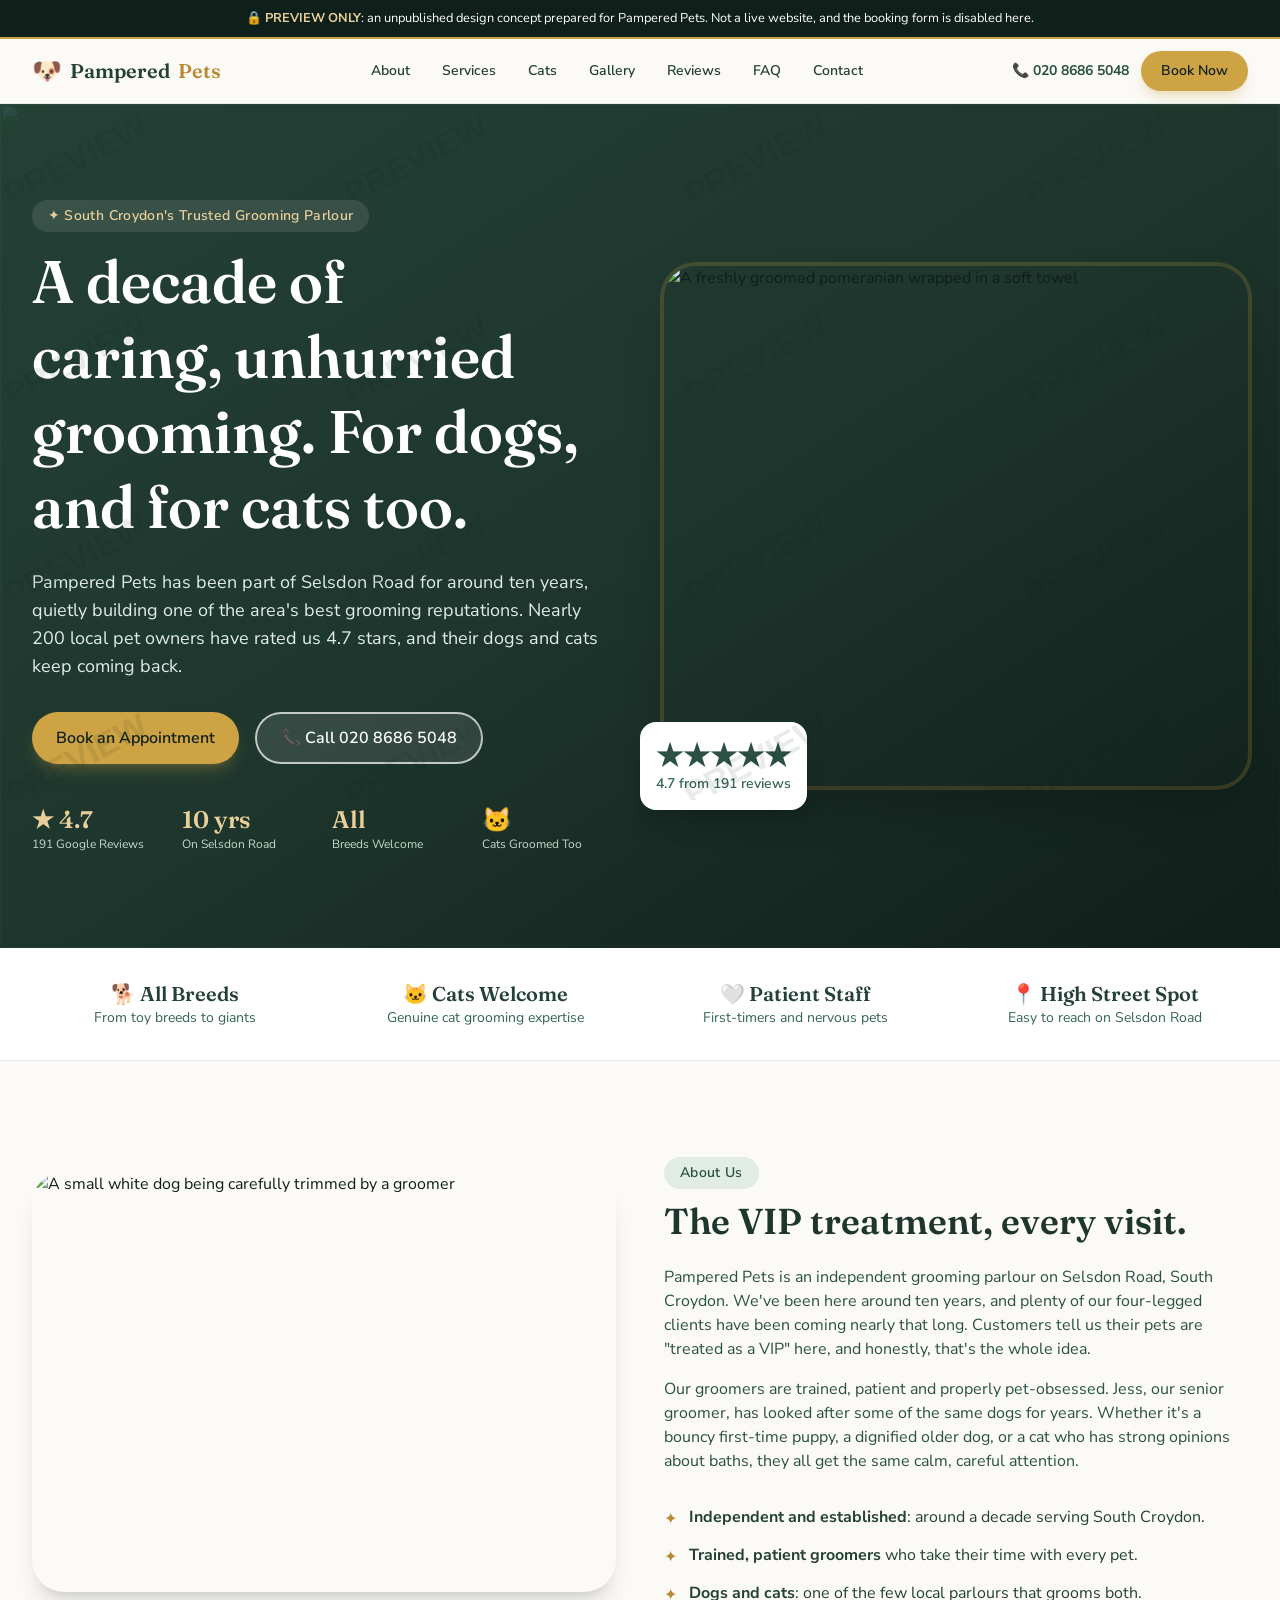
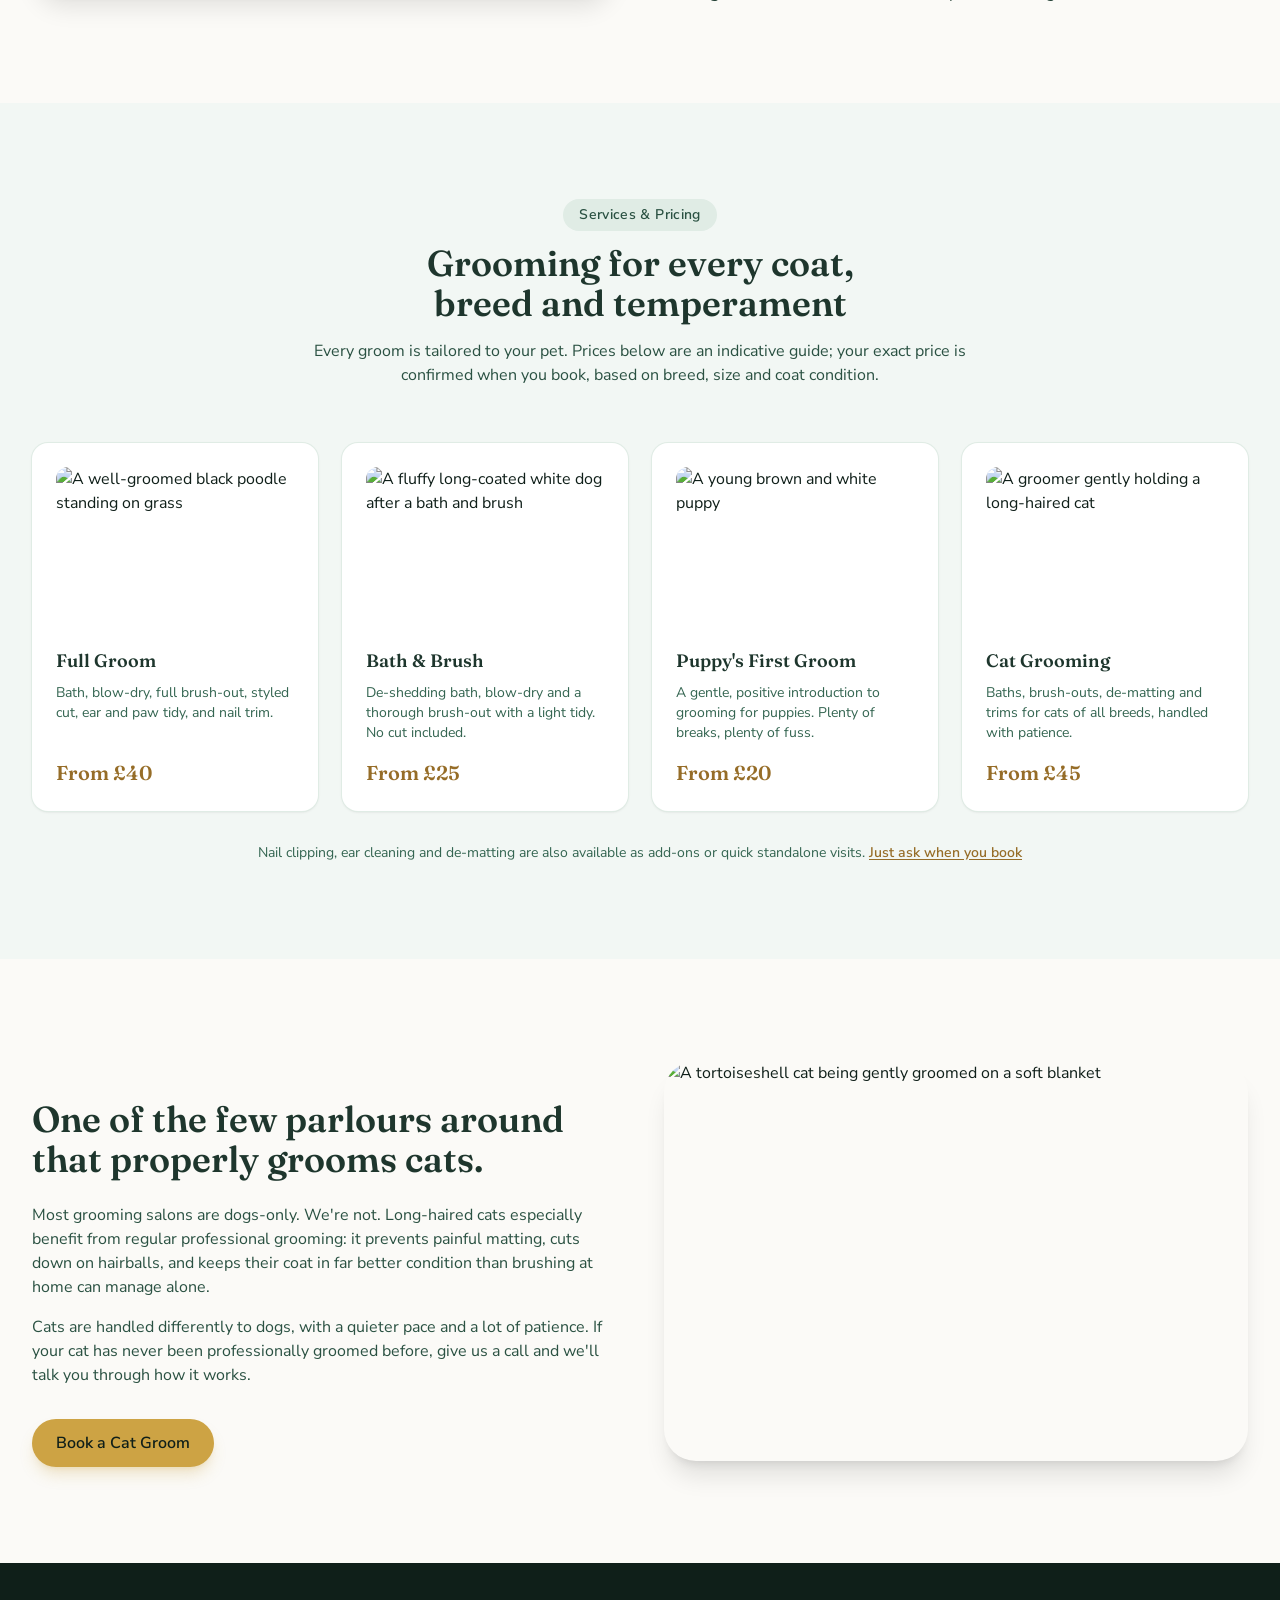
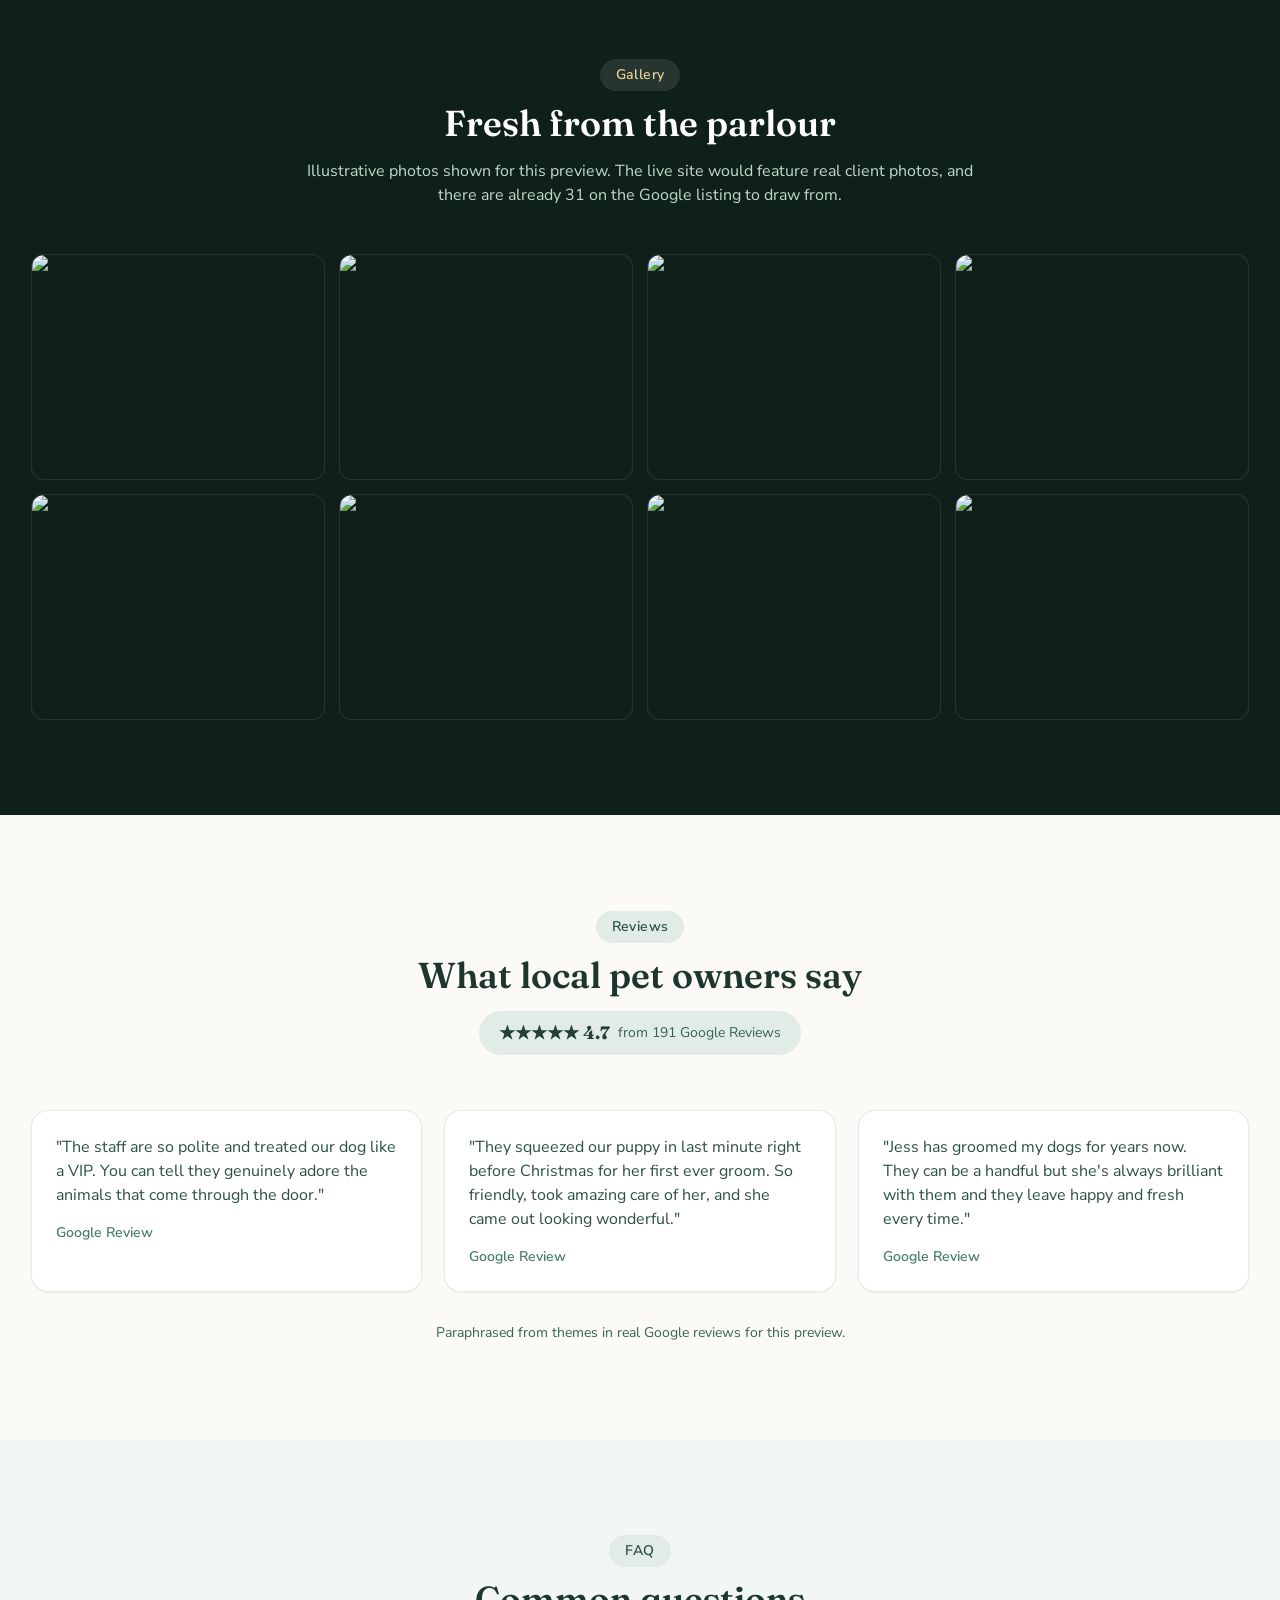
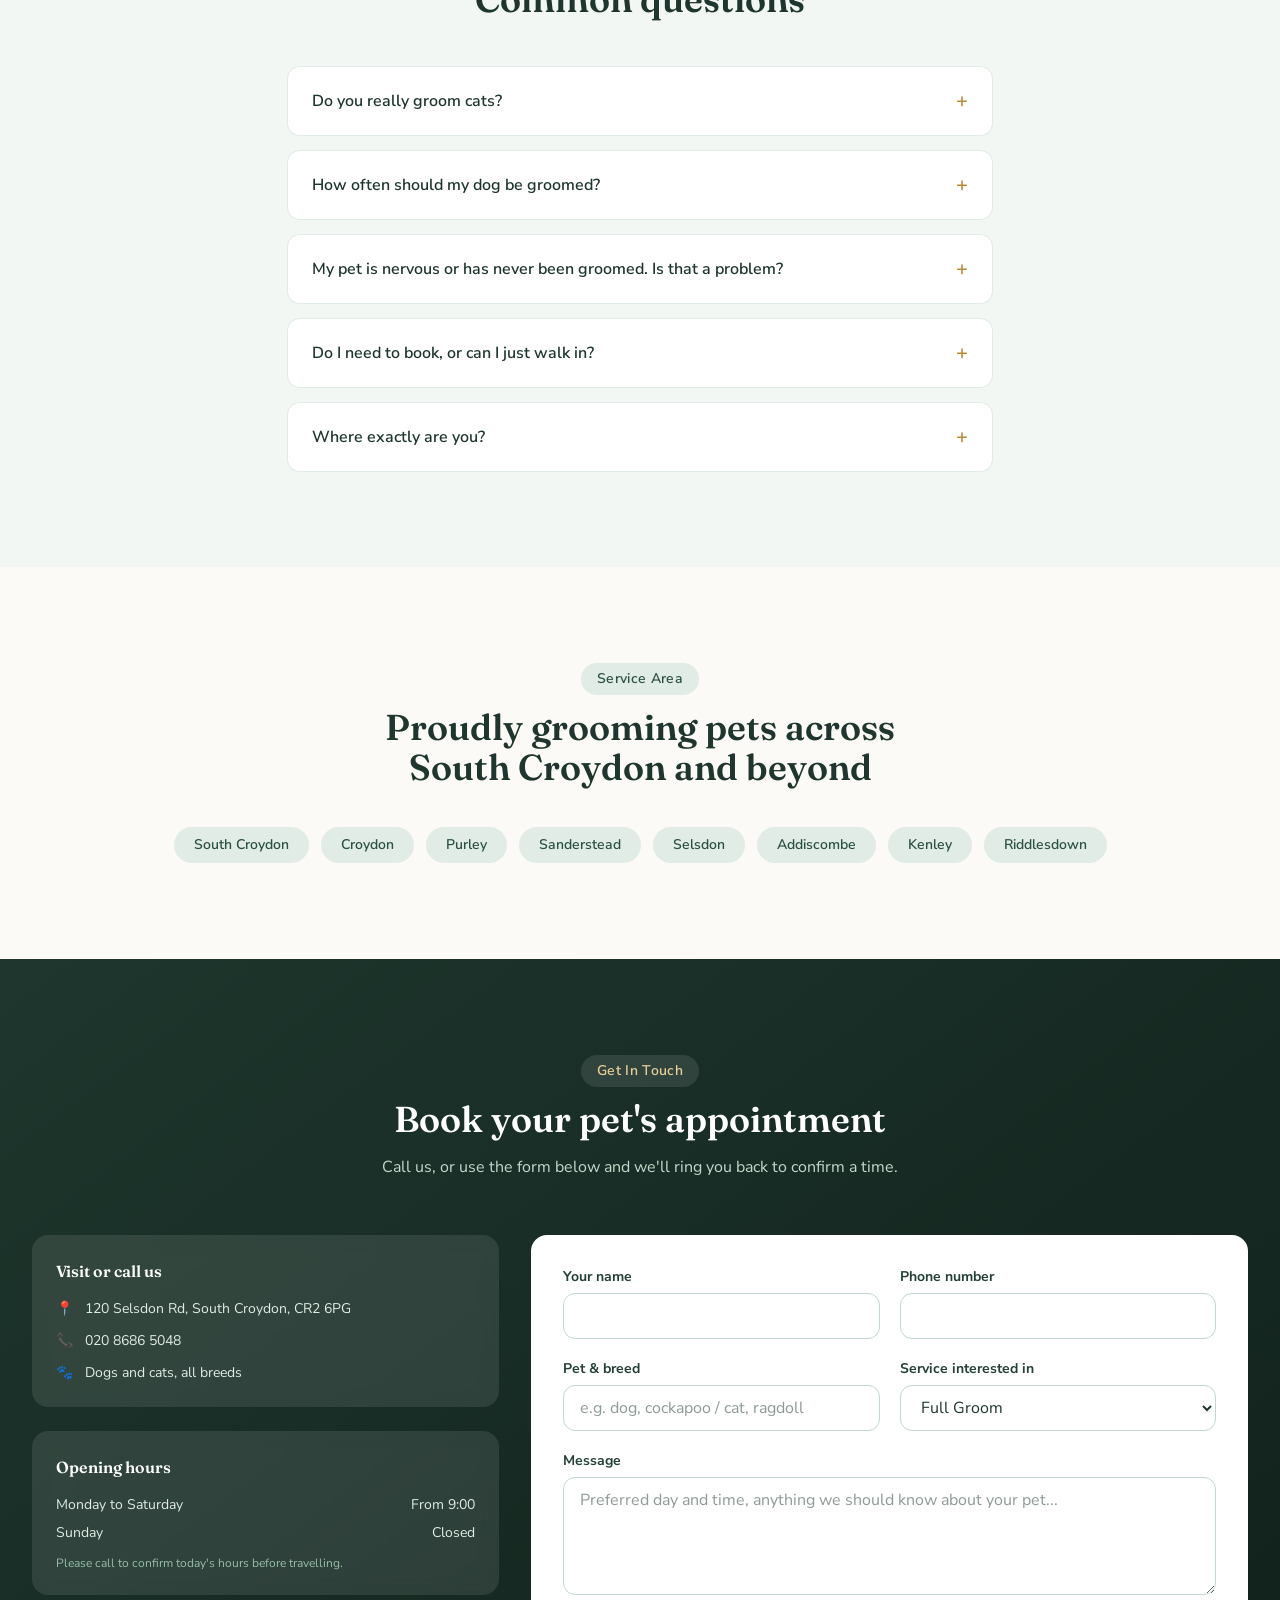
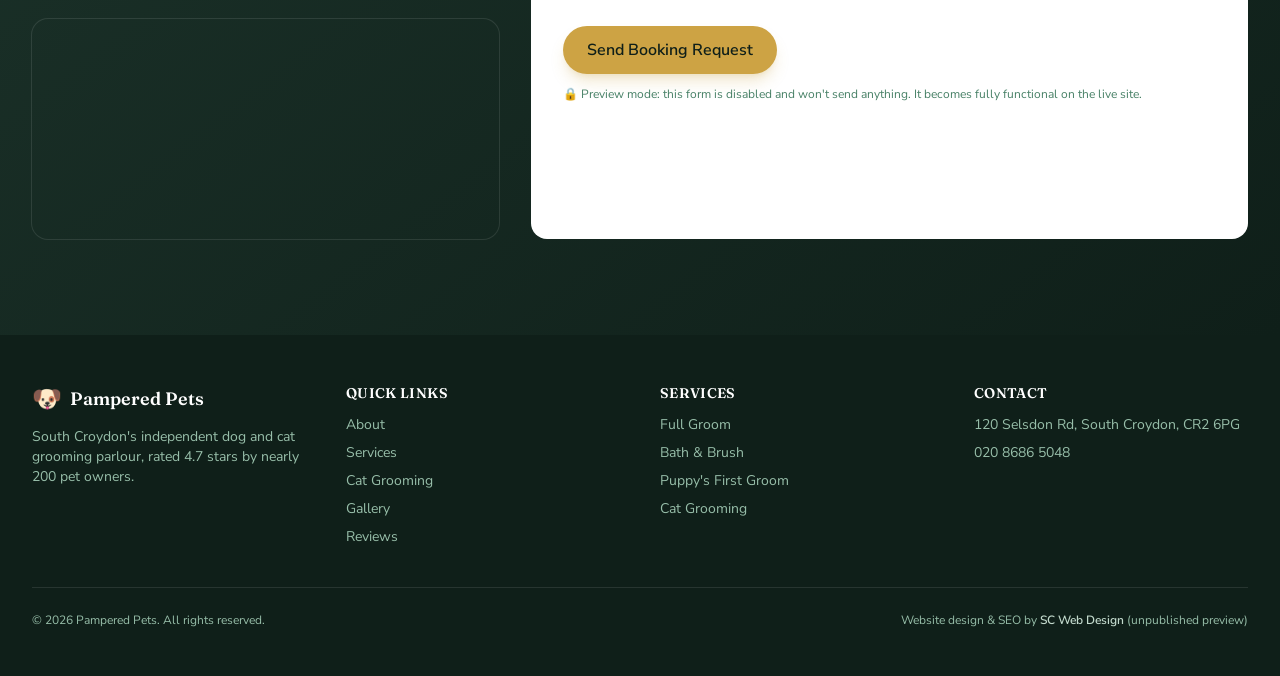
==== commit 391d83cf: "Footer credit: SC Web Design" ====
--- a/preview.html
+++ b/preview.html
@@ -545,7 +545,7 @@
     </div>
     <div class="mt-10 flex flex-col items-center justify-between gap-4 border-t border-white/10 pt-6 text-xs sm:flex-row">
       <p>© <span id="year"></span> Pampered Pets. All rights reserved.</p>
-      <p>Website design &amp; SEO by <span class="font-semibold text-forest-200">[Your Company Name]</span> (unpublished preview)</p>
+      <p>Website design &amp; SEO by <span class="font-semibold text-forest-200">SC Web Design</span> (unpublished preview)</p>
     </div>
   </div>
 </footer>
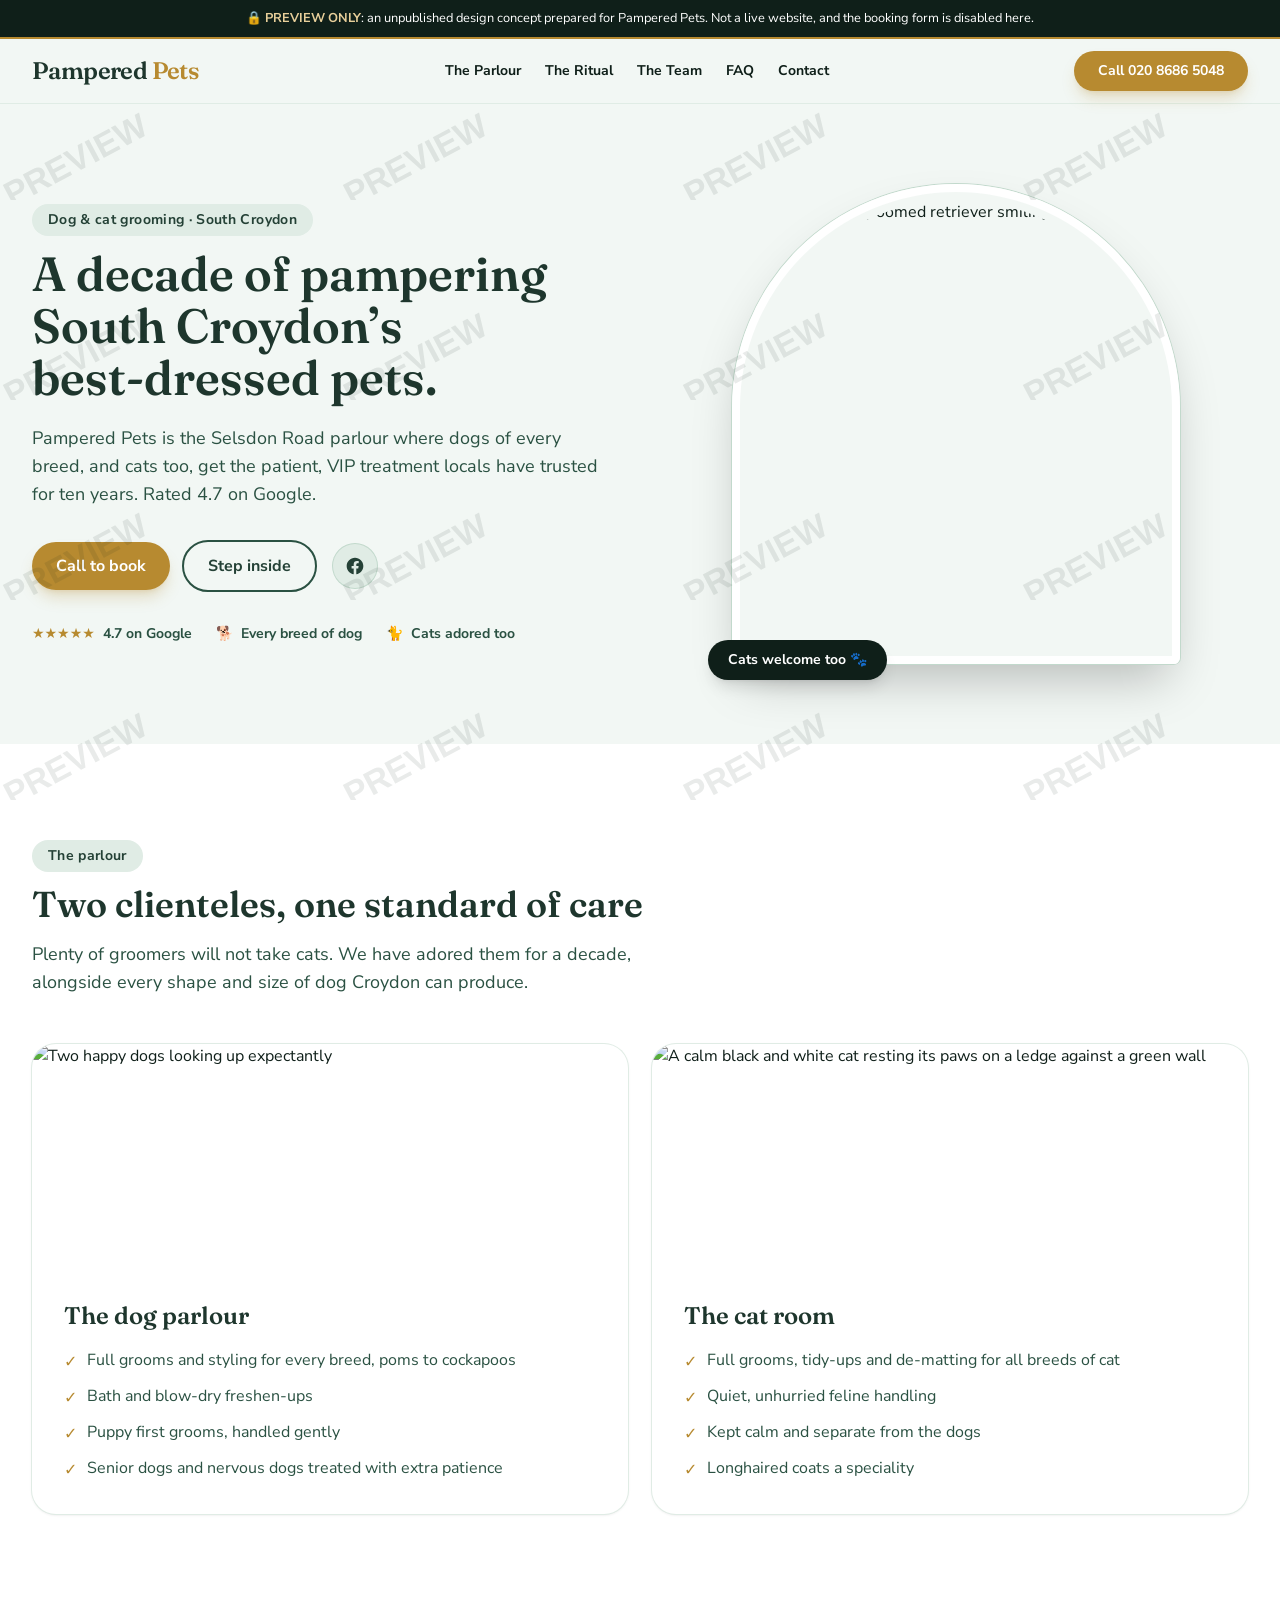
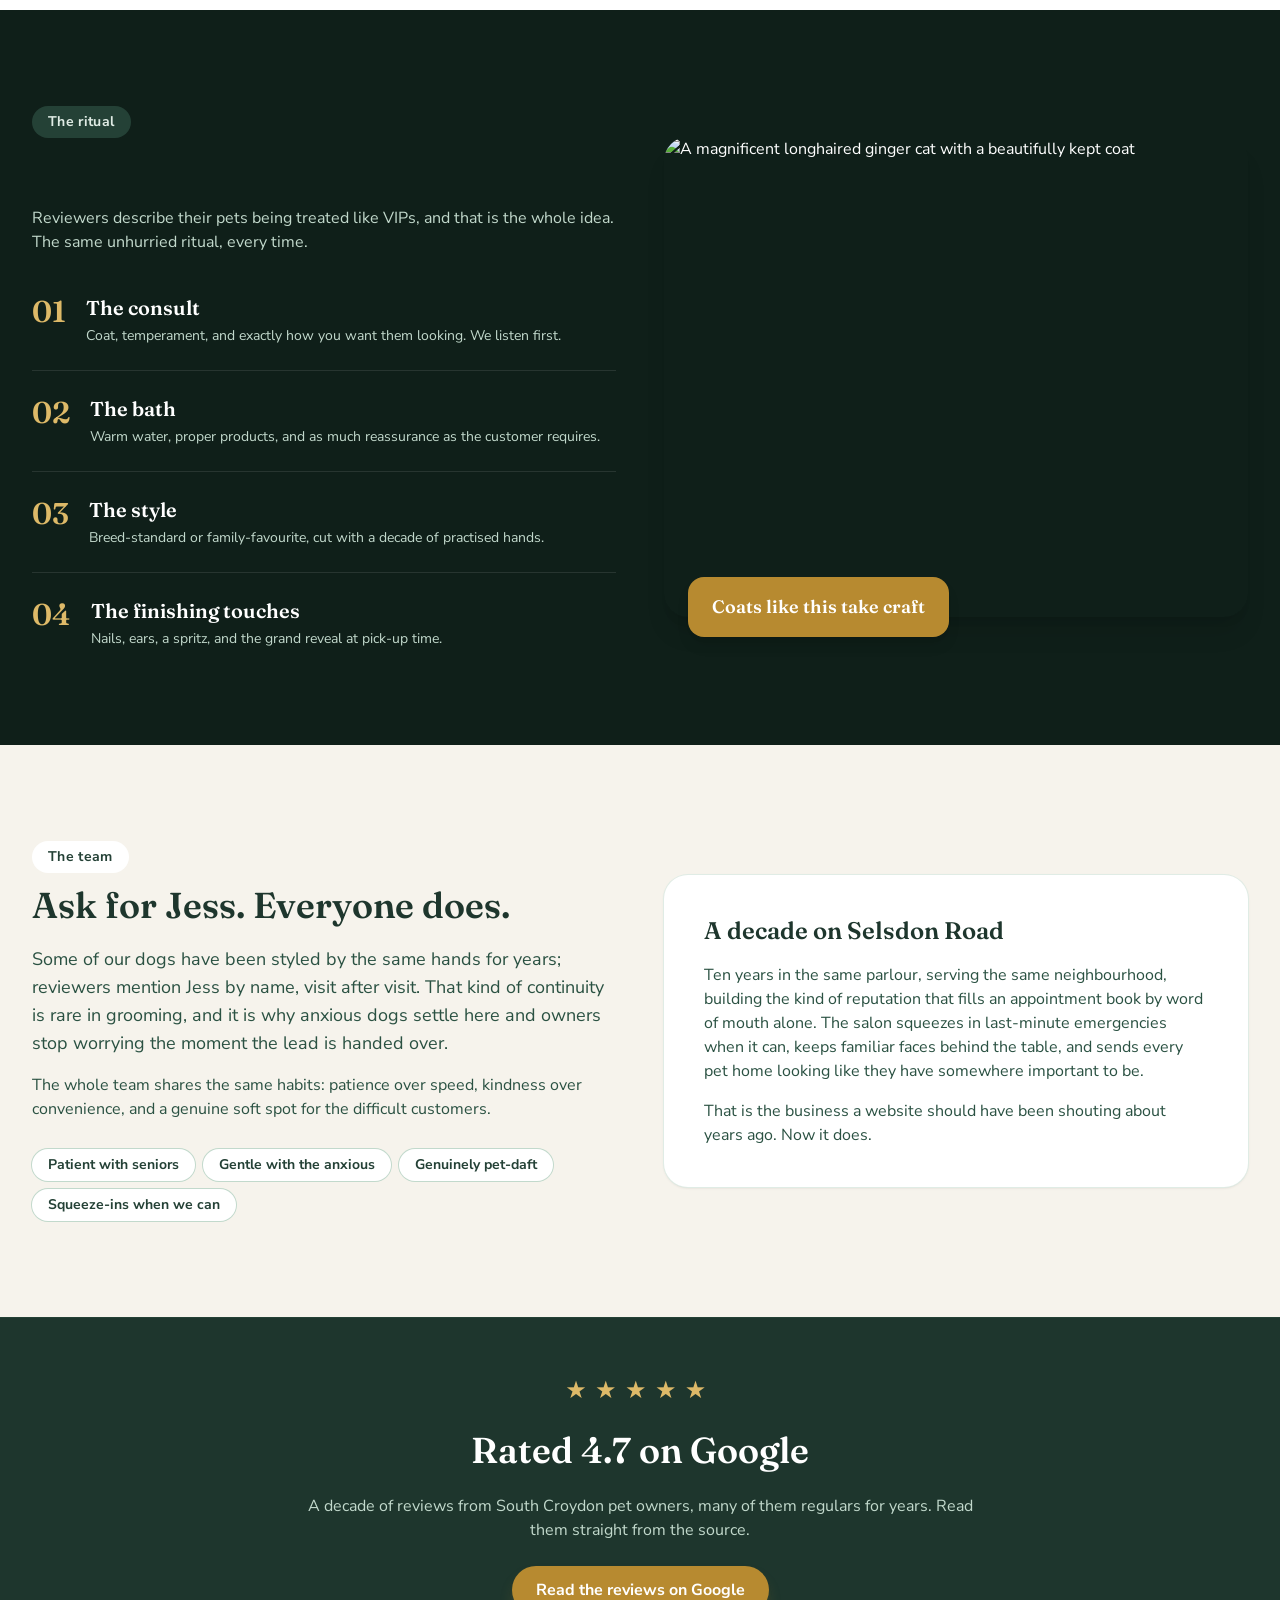
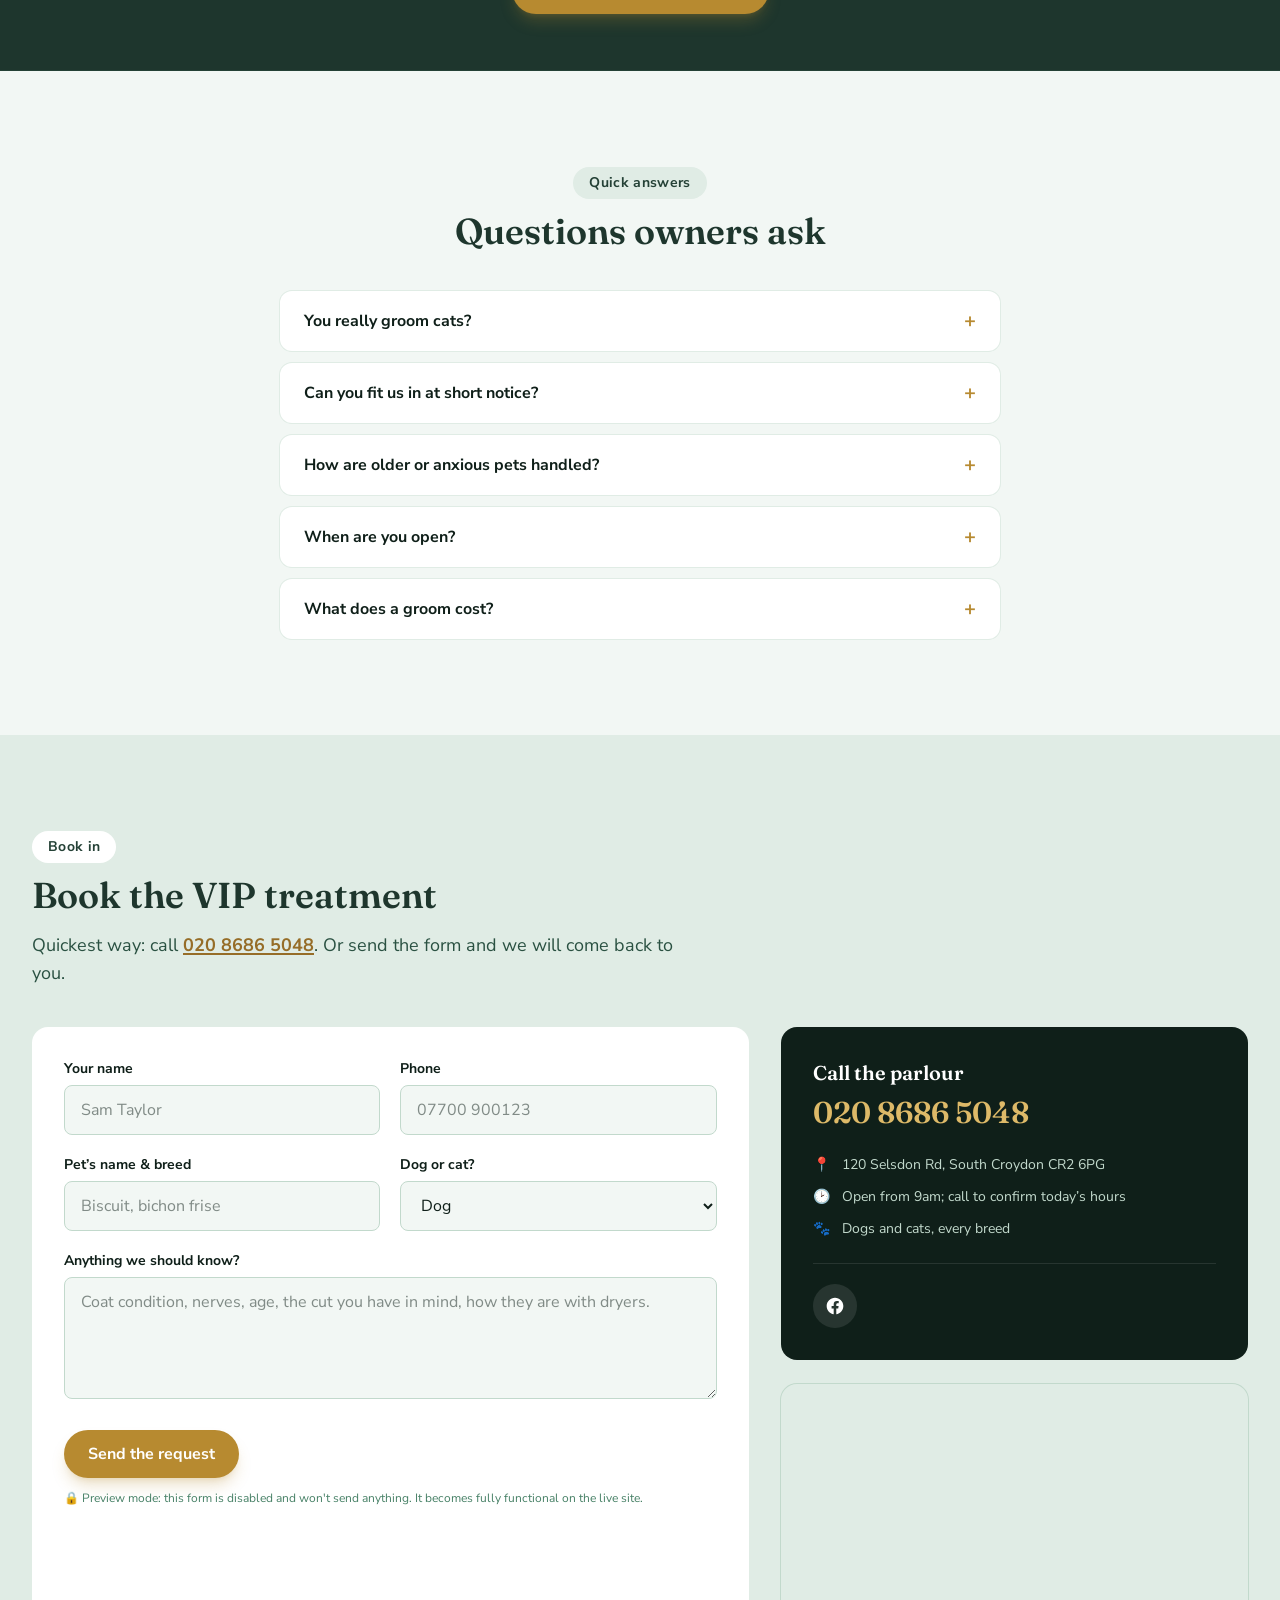
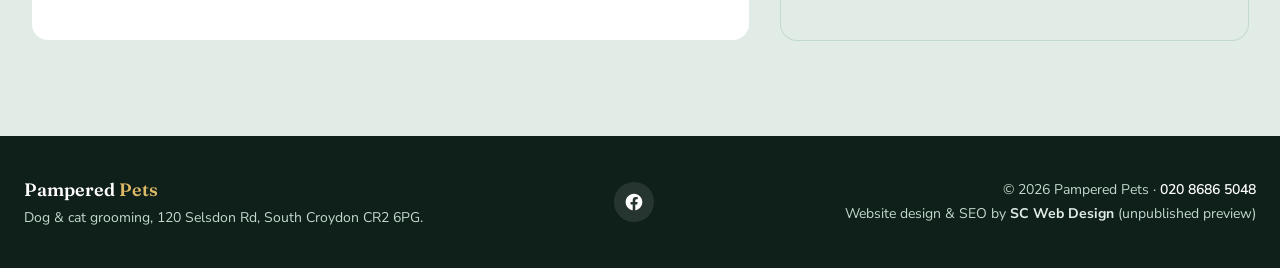
==== commit 4e2648c1: "Rebuild under the niche-research standard: dual-door dogs and cats, VIP ritual, Rated band without c" ====
--- a/preview.html
+++ b/preview.html
@@ -2,46 +2,37 @@
 <html lang="en-GB">
 <head>
 <meta charset="UTF-8">
-<meta name="viewport" content="width=device-width, initial-scale=1.0, viewport-fit=cover">
-<meta name="theme-color" content="#fbfaf7">
+<meta name="viewport" content="width=device-width, initial-scale=1.0">
 <title>PREVIEW: Pampered Pets Website Concept</title>
-<meta name="description" content="Pampered Pets is South Croydon's trusted grooming parlour. A decade of patient, caring grooming for dogs and cats of all breeds, rated 4.7 stars by nearly 200 local pet owners. Call 020 8686 5048.">
+<meta name="description" content="Pampered Pets is South Croydon's trusted grooming parlour. A decade of patient, caring grooming for dogs and cats of all breeds, rated 4.7 on Google. Call 020 8686 5048.">
+<meta name="robots" content="noindex, nofollow">
 <link rel="canonical" href="https://www.pamperedpetscroydon.co.uk/">
-
-<!-- Open Graph -->
-<meta property="og:type" content="business.business">
-<meta property="og:title" content="Pampered Pets | Dog & Cat Grooming in South Croydon">
-<meta property="og:description" content="A decade of patient, caring grooming for dogs and cats of all breeds. Rated 4.7 stars by nearly 200 local pet owners.">
-<meta property="og:image" content="https://images.unsplash.com/photo-1611173622933-91942d394b04?fm=jpg&q=80&w=1200&auto=format&fit=crop">
+<meta name="theme-color" content="#0f1f19">
+
+<meta property="og:type" content="website">
+<meta property="og:title" content="Pampered Pets | Dog &amp; Cat Grooming in South Croydon">
+<meta property="og:description" content="A decade of patient, caring grooming for dogs and cats of all breeds. Rated 4.7 on Google.">
 <meta property="og:url" content="https://www.pamperedpetscroydon.co.uk/">
+<meta property="og:image" content="https://images.unsplash.com/photo-1544568100-847a948585b9?auto=format&fit=crop&w=1200&q=80">
 <meta property="og:locale" content="en_GB">
-<meta property="og:site_name" content="Pampered Pets">
-<meta name="twitter:card" content="summary_large_image">
-
-<meta name="robots" content="noindex, nofollow">
-<meta name="geo.region" content="GB-CRY">
-<meta name="geo.placename" content="South Croydon">
-
-<link rel="icon" href="data:image/svg+xml,%3Csvg xmlns='http://www.w3.org/2000/svg' viewBox='0 0 100 100'%3E%3Ctext y='.9em' font-size='90'%3E%F0%9F%90%B6%3C/text%3E%3C/svg%3E">
+
+<link rel="icon" href="data:image/svg+xml,%3Csvg xmlns='http://www.w3.org/2000/svg' viewBox='0 0 100 100'%3E%3Ctext y='.9em' font-size='90'%3E%F0%9F%90%BE%3C/text%3E%3C/svg%3E">
 
 <link rel="preconnect" href="https://fonts.googleapis.com">
 <link rel="preconnect" href="https://fonts.gstatic.com" crossorigin>
-<link href="https://fonts.googleapis.com/css2?family=Fraunces:opsz,wght@9..144,500;9..144,600;9..144,700&family=Nunito+Sans:wght@400;600;700&display=swap" rel="stylesheet">
-
+<link href="https://fonts.googleapis.com/css2?family=Fraunces:opsz,wght@9..144,500;9..144,600;9..144,700&family=Nunito+Sans:wght@400;600;700;800&display=swap" rel="stylesheet">
 <link rel="stylesheet" href="css/style.css">
 
 <script type="application/ld+json">
 {
   "@context": "https://schema.org",
   "@type": "LocalBusiness",
-  "additionalType": "https://en.wikipedia.org/wiki/Dog_grooming",
   "name": "Pampered Pets",
-  "description": "Dog and cat grooming parlour in South Croydon. All breeds welcome.",
-  "image": "https://images.unsplash.com/photo-1611173622933-91942d394b04?fm=jpg&q=80&w=1200&auto=format&fit=crop",
-  "@id": "https://www.pamperedpetscroydon.co.uk/",
+  "description": "Grooming parlour in South Croydon for dogs and cats of all breeds. Full grooms, baths, puppy first grooms and gentle feline handling.",
   "url": "https://www.pamperedpetscroydon.co.uk/",
   "telephone": "+442086865048",
-  "priceRange": "££",
+  "image": "https://images.unsplash.com/photo-1544568100-847a948585b9?auto=format&fit=crop&w=1200&q=80",
+  "sameAs": ["https://www.facebook.com/PamperedPetGroomingCroydon"],
   "address": {
     "@type": "PostalAddress",
     "streetAddress": "120 Selsdon Rd",
@@ -50,11 +41,8 @@
     "postalCode": "CR2 6PG",
     "addressCountry": "GB"
   },
-  "geo": {
-    "@type": "GeoCoordinates",
-    "latitude": 51.3593,
-    "longitude": -0.0950
-  },
+  "geo": { "@type": "GeoCoordinates", "latitude": 51.3577, "longitude": -0.0972 },
+  "priceRange": "££",
   "aggregateRating": {
     "@type": "AggregateRating",
     "ratingValue": "4.7",
@@ -64,496 +52,358 @@
 </script>
 <style>
   .preview-banner {
-    background: #0f1f19;
-    color: #fff;
-    font-family: "Nunito Sans", sans-serif;
-    font-size: 0.8rem;
-    text-align: center;
-    padding: 0.55rem 1rem;
-    border-bottom: 2px solid #cda344;
+    background: #0f1f19; color: #fff; font-family: "Nunito Sans", sans-serif;
+    font-size: 0.8rem; text-align: center; padding: 0.55rem 1rem;
+    border-bottom: 2px solid #b78a30;
   }
   .preview-banner strong { color: #e8cf9a; }
   .watermark-overlay {
-    position: fixed;
-    inset: 0;
-    z-index: 45;
-    pointer-events: none;
+    position: fixed; inset: 0; z-index: 45; pointer-events: none;
     background-image: url("data:image/svg+xml,%3Csvg%20xmlns='http://www.w3.org/2000/svg'%20width='340'%20height='200'%3E%3Ctext%20x='-20'%20y='120'%20transform='rotate(-28%20170%20100)'%20font-family='Arial,sans-serif'%20font-size='34'%20font-weight='700'%20fill='rgba(15,31,25,0.09)'%3EPREVIEW%3C/text%3E%3C/svg%3E");
     background-repeat: repeat;
   }
 </style>
 </head>
-<body class="bg-cream-50 text-forest-950 antialiased">
+<body class="bg-brand-50 text-brand-950 antialiased">
 
 <div class="preview-banner">
   🔒 <strong>PREVIEW ONLY</strong>: an unpublished design concept prepared for Pampered Pets. Not a live website, and the booking form is disabled here.
 </div>
 <div class="watermark-overlay" aria-hidden="true"></div>
 
-<a href="#main" class="sr-only focus:not-sr-only focus:absolute focus:z-50 focus:m-3 focus:rounded-lg focus:bg-white focus:px-4 focus:py-2 focus:text-forest-700 focus:shadow-lg">Skip to content</a>
-
-<!-- ===== HEADER ===== -->
-<header id="site-header" class="sticky top-0 z-40 border-b border-forest-100/80 bg-cream-50/90 backdrop-blur transition-shadow">
-  <div class="mx-auto flex max-w-7xl items-center justify-between px-4 py-3 sm:px-6 lg:px-8">
-    <a href="#main" class="flex items-center gap-2 font-display text-lg font-semibold text-forest-800 sm:text-xl">
-      <span aria-hidden="true" class="text-2xl">🐶</span>
-      Pampered <span class="text-gold-600">Pets</span>
+<a href="#parlour" class="sr-only focus:not-sr-only focus:absolute focus:z-50 focus:bg-white focus:px-4 focus:py-2">Skip to content</a>
+
+<header id="site-header" class="sticky top-0 z-40 border-b border-brand-100 bg-brand-50/95 backdrop-blur transition-shadow">
+  <div class="mx-auto flex max-w-7xl items-center justify-between gap-4 px-4 py-3 sm:px-6 lg:px-8">
+    <a href="#top" class="font-display text-xl font-semibold tracking-tight text-brand-900 sm:text-2xl">
+      Pampered <span class="text-accent-600">Pets</span>
     </a>
-
-    <nav aria-label="Primary" class="hidden items-center gap-8 lg:flex">
-      <a href="#about" class="text-sm font-semibold text-forest-800 hover:text-gold-600">About</a>
-      <a href="#services" class="text-sm font-semibold text-forest-800 hover:text-gold-600">Services</a>
-      <a href="#cats" class="text-sm font-semibold text-forest-800 hover:text-gold-600">Cats</a>
-      <a href="#gallery" class="text-sm font-semibold text-forest-800 hover:text-gold-600">Gallery</a>
-      <a href="#reviews" class="text-sm font-semibold text-forest-800 hover:text-gold-600">Reviews</a>
-      <a href="#faq" class="text-sm font-semibold text-forest-800 hover:text-gold-600">FAQ</a>
-      <a href="#contact" class="text-sm font-semibold text-forest-800 hover:text-gold-600">Contact</a>
+    <nav class="hidden items-center gap-6 text-sm font-bold lg:flex" aria-label="Main navigation">
+      <a href="#parlour" class="transition hover:text-accent-700">The Parlour</a>
+      <a href="#ritual" class="transition hover:text-accent-700">The Ritual</a>
+      <a href="#team" class="transition hover:text-accent-700">The Team</a>
+      <a href="#faq" class="transition hover:text-accent-700">FAQ</a>
+      <a href="#contact" class="transition hover:text-accent-700">Contact</a>
     </nav>
-
-    <div class="hidden items-center gap-3 lg:flex">
-      <a href="tel:02086865048" class="text-sm font-bold text-forest-700">📞 020 8686 5048</a>
-      <a href="#contact" class="btn-primary !px-5 !py-2.5 text-sm">Book Now</a>
-    </div>
-
-    <button id="menu-toggle" type="button" aria-controls="mobile-menu" aria-expanded="false" class="inline-flex items-center justify-center rounded-lg p-2 text-forest-800 lg:hidden" aria-label="Toggle navigation menu">
-      <svg id="icon-open" xmlns="http://www.w3.org/2000/svg" class="h-7 w-7" fill="none" viewBox="0 0 24 24" stroke="currentColor" stroke-width="2"><path stroke-linecap="round" stroke-linejoin="round" d="M4 6h16M4 12h16M4 18h16" /></svg>
-      <svg id="icon-close" xmlns="http://www.w3.org/2000/svg" class="hidden h-7 w-7" fill="none" viewBox="0 0 24 24" stroke="currentColor" stroke-width="2"><path stroke-linecap="round" stroke-linejoin="round" d="M6 18L18 6M6 6l12 12" /></svg>
+    <div class="hidden lg:block">
+      <a href="tel:02086865048" class="btn-primary !py-2.5 text-sm">Call 020 8686 5048</a>
+    </div>
+    <button id="menu-toggle" type="button" aria-controls="mobile-menu" aria-expanded="false" class="inline-flex items-center justify-center rounded-lg p-2 text-brand-900 lg:hidden" aria-label="Toggle navigation menu">
+      <svg id="icon-open" class="h-6 w-6" fill="none" stroke="currentColor" stroke-width="2" viewBox="0 0 24 24"><path stroke-linecap="round" stroke-linejoin="round" d="M4 6h16M4 12h16M4 18h16"/></svg>
+      <svg id="icon-close" class="hidden h-6 w-6" fill="none" stroke="currentColor" stroke-width="2" viewBox="0 0 24 24"><path stroke-linecap="round" stroke-linejoin="round" d="M6 18L18 6M6 6l12 12"/></svg>
     </button>
   </div>
-
-  <div id="mobile-menu" class="hidden border-t border-forest-100 bg-cream-50 lg:hidden">
-    <nav aria-label="Mobile" class="flex flex-col gap-1 px-4 py-3">
-      <a href="#about" class="rounded-lg px-3 py-2.5 text-forest-800 hover:bg-forest-100">About</a>
-      <a href="#services" class="rounded-lg px-3 py-2.5 text-forest-800 hover:bg-forest-100">Services</a>
-      <a href="#cats" class="rounded-lg px-3 py-2.5 text-forest-800 hover:bg-forest-100">Cats</a>
-      <a href="#gallery" class="rounded-lg px-3 py-2.5 text-forest-800 hover:bg-forest-100">Gallery</a>
-      <a href="#reviews" class="rounded-lg px-3 py-2.5 text-forest-800 hover:bg-forest-100">Reviews</a>
-      <a href="#faq" class="rounded-lg px-3 py-2.5 text-forest-800 hover:bg-forest-100">FAQ</a>
-      <a href="#contact" class="rounded-lg px-3 py-2.5 text-forest-800 hover:bg-forest-100">Contact</a>
-      <a href="tel:02086865048" class="mt-2 rounded-lg px-3 py-2.5 font-bold text-forest-700">📞 020 8686 5048</a>
-      <a href="#contact" class="btn-primary mt-1 w-full">Book Now</a>
+  <div id="mobile-menu" class="hidden border-t border-brand-100 bg-brand-50 lg:hidden">
+    <nav class="flex flex-col gap-1 px-4 py-4 text-base font-bold" aria-label="Mobile navigation">
+      <a href="#parlour" class="rounded-lg px-3 py-2.5 transition hover:bg-brand-100">The Parlour</a>
+      <a href="#ritual" class="rounded-lg px-3 py-2.5 transition hover:bg-brand-100">The Ritual</a>
+      <a href="#team" class="rounded-lg px-3 py-2.5 transition hover:bg-brand-100">The Team</a>
+      <a href="#faq" class="rounded-lg px-3 py-2.5 transition hover:bg-brand-100">FAQ</a>
+      <a href="#contact" class="rounded-lg px-3 py-2.5 transition hover:bg-brand-100">Contact</a>
+      <a href="tel:02086865048" class="btn-primary mt-2">Call 020 8686 5048</a>
     </nav>
   </div>
 </header>
 
-<main id="main">
-
-  <!-- ===== HERO ===== -->
-  <section class="relative overflow-hidden bg-gradient-to-br from-forest-800 via-forest-900 to-forest-950">
-    <div class="absolute inset-0 opacity-20 mix-blend-overlay">
-      <img src="https://images.unsplash.com/photo-1581887936036-3f4f7f0b6679?fm=jpg&q=80&w=2000&auto=format&fit=crop" alt="" class="h-full w-full object-cover" loading="eager">
-    </div>
-    <div class="relative mx-auto grid max-w-7xl gap-12 px-4 py-12 sm:px-6 sm:py-16 lg:grid-cols-2 lg:items-center lg:px-8 lg:py-24">
+<main id="top">
+
+  <!-- Elegant split hero with an arch portrait -->
+  <section class="py-14 sm:py-20">
+    <div class="mx-auto grid max-w-7xl items-center gap-12 px-4 sm:px-6 lg:grid-cols-2 lg:px-8">
       <div>
-        <p class="section-eyebrow !bg-white/10 !text-gold-300">✦ South Croydon's Trusted Grooming Parlour</p>
-        <h1 class="font-display text-4xl font-semibold leading-tight text-white sm:text-5xl lg:text-6xl">
-          A decade of caring, unhurried grooming. For dogs, and for cats too.
+        <p class="section-eyebrow">Dog &amp; cat grooming &middot; South Croydon</p>
+        <h1 class="font-display text-4xl font-semibold leading-[1.08] text-brand-900 sm:text-5xl">
+          A decade of pampering South Croydon&rsquo;s best-dressed pets.
         </h1>
-        <p class="mt-6 max-w-xl text-lg text-forest-100">
-          Pampered Pets has been part of Selsdon Road for around ten years, quietly building one of the area's best grooming reputations. Nearly 200 local pet owners have rated us 4.7 stars, and their dogs and cats keep coming back.
+        <p class="mt-5 max-w-xl text-lg text-brand-700">
+          Pampered Pets is the Selsdon Road parlour where dogs of every breed, and cats too, get the patient, VIP treatment locals have trusted for ten years. Rated 4.7 on Google.
         </p>
-        <div class="mt-8 flex flex-col gap-3 sm:flex-row sm:flex-wrap sm:gap-4">
-          <a href="#contact" class="btn-primary">Book an Appointment</a>
-          <a href="tel:02086865048" class="btn-secondary">📞 Call 020 8686 5048</a>
-        </div>
-        <div class="mt-8 overflow-hidden rounded-3xl shadow-2xl ring-2 ring-gold-500/20 lg:hidden">
-          <img src="https://images.unsplash.com/photo-1611173622933-91942d394b04?fm=jpg&q=80&w=800&auto=format&fit=crop" alt="A freshly groomed pomeranian wrapped in a soft towel" class="h-52 w-full object-cover sm:h-64">
-        </div>
-        <dl class="mt-10 grid grid-cols-2 gap-4 sm:grid-cols-4">
-          <div>
-            <dt class="sr-only">Google rating</dt>
-            <dd class="font-display text-2xl font-semibold text-gold-300">★ 4.7</dd>
-            <dd class="text-xs text-forest-200">191 Google Reviews</dd>
-          </div>
-          <div>
-            <dt class="sr-only">Experience</dt>
-            <dd class="font-display text-2xl font-semibold text-gold-300">10 yrs</dd>
-            <dd class="text-xs text-forest-200">On Selsdon Road</dd>
-          </div>
-          <div>
-            <dt class="sr-only">Breeds</dt>
-            <dd class="font-display text-2xl font-semibold text-gold-300">All</dd>
-            <dd class="text-xs text-forest-200">Breeds Welcome</dd>
-          </div>
-          <div>
-            <dt class="sr-only">Cats</dt>
-            <dd class="font-display text-2xl font-semibold text-gold-300">🐱</dd>
-            <dd class="text-xs text-forest-200">Cats Groomed Too</dd>
-          </div>
-        </dl>
-      </div>
-      <div class="relative hidden lg:block">
-        <div class="overflow-hidden rounded-[2rem] shadow-2xl ring-4 ring-gold-500/20">
-          <img src="https://images.unsplash.com/photo-1611173622933-91942d394b04?fm=jpg&q=80&w=1200&auto=format&fit=crop" alt="A freshly groomed pomeranian wrapped in a soft towel" class="h-[520px] w-full object-cover">
-        </div>
-        <div class="absolute -bottom-6 -left-6 rounded-2xl bg-white p-4 shadow-xl">
-          <p class="font-display text-3xl font-bold text-forest-700">★★★★★</p>
-          <p class="text-sm font-semibold text-forest-600">4.7 from 191 reviews</p>
-        </div>
-      </div>
-    </div>
-  </section>
-
-  <!-- ===== TRUST STRIP ===== -->
-  <section class="border-b border-forest-100 bg-white">
-    <div class="mx-auto grid max-w-7xl grid-cols-2 gap-6 px-4 py-8 text-center sm:px-6 md:grid-cols-4 lg:px-8">
-      <div>
-        <p class="font-display text-xl font-semibold text-forest-800">🐕 All Breeds</p>
-        <p class="text-sm text-forest-600">From toy breeds to giants</p>
-      </div>
-      <div>
-        <p class="font-display text-xl font-semibold text-forest-800">🐱 Cats Welcome</p>
-        <p class="text-sm text-forest-600">Genuine cat grooming expertise</p>
-      </div>
-      <div>
-        <p class="font-display text-xl font-semibold text-forest-800">🤍 Patient Staff</p>
-        <p class="text-sm text-forest-600">First-timers and nervous pets</p>
-      </div>
-      <div>
-        <p class="font-display text-xl font-semibold text-forest-800">📍 High Street Spot</p>
-        <p class="text-sm text-forest-600">Easy to reach on Selsdon Road</p>
-      </div>
-    </div>
-  </section>
-
-  <!-- ===== ABOUT ===== -->
-  <section id="about" class="py-16 sm:py-24">
-    <div class="mx-auto grid max-w-7xl gap-12 px-4 sm:px-6 lg:grid-cols-2 lg:items-center lg:px-8">
-      <div class="order-2 overflow-hidden rounded-[2rem] shadow-xl lg:order-1">
-        <img src="https://images.unsplash.com/photo-1719464454959-9cf304ef4774?fm=jpg&q=80&w=1200&auto=format&fit=crop" alt="A small white dog being carefully trimmed by a groomer" class="h-[420px] w-full object-cover">
-      </div>
-      <div class="order-1 lg:order-2">
-        <p class="section-eyebrow">About Us</p>
-        <h2 class="font-display text-3xl font-semibold text-forest-900 sm:text-4xl">The VIP treatment, every visit.</h2>
-        <p class="mt-6 text-forest-700">
-          Pampered Pets is an independent grooming parlour on Selsdon Road, South Croydon. We've been here around ten years, and plenty of our four-legged clients have been coming nearly that long. Customers tell us their pets are "treated as a VIP" here, and honestly, that's the whole idea.
-        </p>
-        <p class="mt-4 text-forest-700">
-          Our groomers are trained, patient and properly pet-obsessed. Jess, our senior groomer, has looked after some of the same dogs for years. Whether it's a bouncy first-time puppy, a dignified older dog, or a cat who has strong opinions about baths, they all get the same calm, careful attention.
-        </p>
-        <ul class="mt-8 space-y-3">
-          <li class="flex items-start gap-3">
-            <span class="mt-0.5 text-gold-600">✦</span>
-            <span class="text-forest-800"><strong>Independent and established</strong>: around a decade serving South Croydon.</span>
-          </li>
-          <li class="flex items-start gap-3">
-            <span class="mt-0.5 text-gold-600">✦</span>
-            <span class="text-forest-800"><strong>Trained, patient groomers</strong> who take their time with every pet.</span>
-          </li>
-          <li class="flex items-start gap-3">
-            <span class="mt-0.5 text-gold-600">✦</span>
-            <span class="text-forest-800"><strong>Dogs and cats</strong>: one of the few local parlours that grooms both.</span>
-          </li>
-        </ul>
-      </div>
-    </div>
-  </section>
-
-  <!-- ===== SERVICES ===== -->
-  <section id="services" class="bg-forest-50 py-16 sm:py-24">
+        <div class="mt-8 flex flex-wrap items-center gap-3">
+          <a href="tel:02086865048" class="btn-primary">Call to book</a>
+          <a href="#parlour" class="btn-secondary">Step inside</a>
+          <a href="https://www.facebook.com/PamperedPetGroomingCroydon" target="_blank" rel="noopener" aria-label="Pampered Pets on Facebook" class="ml-1 flex h-11 w-11 items-center justify-center rounded-full bg-brand-100 text-brand-800 ring-1 ring-brand-200 transition hover:bg-accent-600 hover:text-white">
+            <svg class="h-5 w-5" fill="currentColor" viewBox="0 0 24 24" aria-hidden="true"><path d="M22 12.06C22 6.5 17.52 2 12 2S2 6.5 2 12.06c0 5.02 3.66 9.18 8.44 9.94v-7.03H7.9v-2.9h2.54V9.85c0-2.52 1.5-3.9 3.77-3.9 1.09 0 2.23.19 2.23.19v2.47h-1.26c-1.24 0-1.63.77-1.63 1.57v1.88h2.78l-.45 2.9h-2.33V22c4.78-.76 8.44-4.92 8.44-9.94Z"/></svg>
+          </a>
+        </div>
+        <div class="mt-8 flex flex-wrap items-center gap-x-6 gap-y-3 text-sm font-bold text-brand-700">
+          <span class="inline-flex items-center gap-2"><span class="text-accent-600" aria-hidden="true">&#9733;&#9733;&#9733;&#9733;&#9733;</span> 4.7 on Google</span>
+          <span class="inline-flex items-center gap-2"><span aria-hidden="true">&#128021;</span> Every breed of dog</span>
+          <span class="inline-flex items-center gap-2"><span aria-hidden="true">&#128008;</span> Cats adored too</span>
+        </div>
+      </div>
+      <div class="relative mx-auto w-full max-w-md">
+        <div class="arch border-8 border-white p-2 shadow-2xl ring-1 ring-brand-200">
+          <img src="https://images.unsplash.com/photo-1544568100-847a948585b9?auto=format&fit=crop&w=800&q=80" alt="A beautifully groomed retriever smiling on a country path" class="arch h-[26rem] w-full object-cover lg:h-[28rem]" width="800" height="1067">
+        </div>
+        <div class="absolute -bottom-4 -left-2 rounded-full bg-brand-950 px-5 py-2.5 text-sm font-bold text-white shadow-lg sm:-left-6">
+          Cats welcome too &#128062;
+        </div>
+      </div>
+    </div>
+  </section>
+
+  <!-- The parlour: two doors, one standard -->
+  <section id="parlour" class="bg-white py-16 sm:py-24">
     <div class="mx-auto max-w-7xl px-4 sm:px-6 lg:px-8">
-      <div class="mx-auto max-w-2xl text-center">
-        <p class="section-eyebrow">Services &amp; Pricing</p>
-        <h2 class="font-display text-3xl font-semibold text-forest-900 sm:text-4xl">Grooming for every coat, breed and temperament</h2>
-        <p class="mt-4 text-forest-700">Every groom is tailored to your pet. Prices below are an indicative guide; your exact price is confirmed when you book, based on breed, size and coat condition.</p>
-      </div>
-
-      <div class="mt-14 grid gap-6 sm:grid-cols-2 lg:grid-cols-4">
-        <article class="card flex flex-col">
-          <img src="https://images.unsplash.com/photo-1614261812340-5ee9a3ed33a3?fm=jpg&q=80&w=600&auto=format&fit=crop" alt="A well-groomed black poodle standing on grass" class="mb-5 h-40 w-full rounded-xl object-cover">
-          <h3 class="font-display text-lg font-semibold text-forest-900">Full Groom</h3>
-          <p class="mt-2 flex-1 text-sm text-forest-600">Bath, blow-dry, full brush-out, styled cut, ear and paw tidy, and nail trim.</p>
-          <p class="mt-4 font-display text-xl font-semibold text-gold-700">From £40</p>
-        </article>
-        <article class="card flex flex-col">
-          <img src="https://images.unsplash.com/photo-1519224939581-4fbbdbeff92f?fm=jpg&q=80&w=600&auto=format&fit=crop" alt="A fluffy long-coated white dog after a bath and brush" class="mb-5 h-40 w-full rounded-xl object-cover">
-          <h3 class="font-display text-lg font-semibold text-forest-900">Bath &amp; Brush</h3>
-          <p class="mt-2 flex-1 text-sm text-forest-600">De-shedding bath, blow-dry and a thorough brush-out with a light tidy. No cut included.</p>
-          <p class="mt-4 font-display text-xl font-semibold text-gold-700">From £25</p>
-        </article>
-        <article class="card flex flex-col">
-          <img src="https://images.unsplash.com/photo-1537151608828-ea2b11777ee8?fm=jpg&q=80&w=600&auto=format&fit=crop" alt="A young brown and white puppy" class="mb-5 h-40 w-full rounded-xl object-cover">
-          <h3 class="font-display text-lg font-semibold text-forest-900">Puppy's First Groom</h3>
-          <p class="mt-2 flex-1 text-sm text-forest-600">A gentle, positive introduction to grooming for puppies. Plenty of breaks, plenty of fuss.</p>
-          <p class="mt-4 font-display text-xl font-semibold text-gold-700">From £20</p>
-        </article>
-        <article class="card flex flex-col">
-          <img src="https://images.unsplash.com/photo-1625279138876-8910c2af9a30?fm=jpg&q=80&w=600&auto=format&fit=crop" alt="A groomer gently holding a long-haired cat" class="mb-5 h-40 w-full rounded-xl object-cover">
-          <h3 class="font-display text-lg font-semibold text-forest-900">Cat Grooming</h3>
-          <p class="mt-2 flex-1 text-sm text-forest-600">Baths, brush-outs, de-matting and trims for cats of all breeds, handled with patience.</p>
-          <p class="mt-4 font-display text-xl font-semibold text-gold-700">From £45</p>
-        </article>
-      </div>
-
-      <p class="mt-8 text-center text-sm text-forest-600">Nail clipping, ear cleaning and de-matting are also available as add-ons or quick standalone visits. <a href="#contact" class="font-semibold text-gold-700 underline underline-offset-2">Just ask when you book</a></p>
-    </div>
-  </section>
-
-  <!-- ===== CATS SECTION ===== -->
-  <section id="cats" class="py-16 sm:py-24">
-    <div class="mx-auto grid max-w-7xl gap-12 px-4 sm:px-6 lg:grid-cols-2 lg:items-center lg:px-8">
-      <div>
-        <p class="section-eyebrow">🐱 Yes, Cats Too</p>
-        <h2 class="font-display text-3xl font-semibold text-forest-900 sm:text-4xl">One of the few parlours around that properly grooms cats.</h2>
-        <p class="mt-6 text-forest-700">
-          Most grooming salons are dogs-only. We're not. Long-haired cats especially benefit from regular professional grooming: it prevents painful matting, cuts down on hairballs, and keeps their coat in far better condition than brushing at home can manage alone.
-        </p>
-        <p class="mt-4 text-forest-700">
-          Cats are handled differently to dogs, with a quieter pace and a lot of patience. If your cat has never been professionally groomed before, give us a call and we'll talk you through how it works.
-        </p>
-        <a href="#contact" class="btn-primary mt-8">Book a Cat Groom</a>
-      </div>
-      <div class="overflow-hidden rounded-[2rem] shadow-xl">
-        <img src="https://images.unsplash.com/photo-1780732659746-8c2276f3ddc6?fm=jpg&q=80&w=1200&auto=format&fit=crop" alt="A tortoiseshell cat being gently groomed on a soft blanket" class="h-[400px] w-full object-cover">
-      </div>
-    </div>
-  </section>
-
-  <!-- ===== GALLERY ===== -->
-  <section id="gallery" class="bg-forest-950 py-16 sm:py-24">
+      <div class="max-w-2xl">
+        <p class="section-eyebrow">The parlour</p>
+        <h2 class="font-display text-3xl font-semibold text-brand-900 sm:text-4xl">Two clienteles, one standard of care</h2>
+        <p class="mt-4 text-lg text-brand-700">Plenty of groomers will not take cats. We have adored them for a decade, alongside every shape and size of dog Croydon can produce.</p>
+      </div>
+      <div class="mt-12 grid gap-6 lg:grid-cols-2">
+        <div class="card relative overflow-hidden !p-0">
+          <img src="https://images.unsplash.com/photo-1558929996-da64ba858215?auto=format&fit=crop&w=900&q=80" alt="Two happy dogs looking up expectantly" class="h-56 w-full object-cover" width="900" height="600" loading="lazy">
+          <div class="p-7 sm:p-8">
+            <h3 class="font-display text-2xl font-semibold text-brand-900">The dog parlour</h3>
+            <ul class="mt-4 space-y-2.5 text-brand-700">
+              <li class="flex gap-2.5"><span class="mt-0.5 text-accent-600" aria-hidden="true">&#10003;</span> Full grooms and styling for every breed, poms to cockapoos</li>
+              <li class="flex gap-2.5"><span class="mt-0.5 text-accent-600" aria-hidden="true">&#10003;</span> Bath and blow-dry freshen-ups</li>
+              <li class="flex gap-2.5"><span class="mt-0.5 text-accent-600" aria-hidden="true">&#10003;</span> Puppy first grooms, handled gently</li>
+              <li class="flex gap-2.5"><span class="mt-0.5 text-accent-600" aria-hidden="true">&#10003;</span> Senior dogs and nervous dogs treated with extra patience</li>
+            </ul>
+          </div>
+        </div>
+        <div class="card relative overflow-hidden !p-0">
+          <img src="https://images.unsplash.com/photo-1514888286974-6c03e2ca1dba?auto=format&fit=crop&w=900&q=80" alt="A calm black and white cat resting its paws on a ledge against a green wall" class="h-56 w-full object-cover" width="900" height="600" loading="lazy">
+          <div class="p-7 sm:p-8">
+            <h3 class="font-display text-2xl font-semibold text-brand-900">The cat room</h3>
+            <ul class="mt-4 space-y-2.5 text-brand-700">
+              <li class="flex gap-2.5"><span class="mt-0.5 text-accent-600" aria-hidden="true">&#10003;</span> Full grooms, tidy-ups and de-matting for all breeds of cat</li>
+              <li class="flex gap-2.5"><span class="mt-0.5 text-accent-600" aria-hidden="true">&#10003;</span> Quiet, unhurried feline handling</li>
+              <li class="flex gap-2.5"><span class="mt-0.5 text-accent-600" aria-hidden="true">&#10003;</span> Kept calm and separate from the dogs</li>
+              <li class="flex gap-2.5"><span class="mt-0.5 text-accent-600" aria-hidden="true">&#10003;</span> Longhaired coats a speciality</li>
+            </ul>
+          </div>
+        </div>
+      </div>
+    </div>
+  </section>
+
+  <!-- The ritual -->
+  <section id="ritual" class="bg-brand-950 py-16 text-white sm:py-24">
     <div class="mx-auto max-w-7xl px-4 sm:px-6 lg:px-8">
-      <div class="mx-auto max-w-2xl text-center">
-        <p class="section-eyebrow !bg-white/10 !text-gold-300">Gallery</p>
-        <h2 class="font-display text-3xl font-semibold text-white sm:text-4xl">Fresh from the parlour</h2>
-        <p class="mt-4 text-forest-200">Illustrative photos shown for this preview. The live site would feature real client photos, and there are already 31 on the Google listing to draw from.</p>
-      </div>
-      <div class="mt-12 grid grid-cols-2 gap-4 sm:grid-cols-3 lg:grid-cols-4">
-        <img src="https://images.unsplash.com/photo-1561037404-61cd46aa615b?fm=jpg&q=75&w=500&auto=format&fit=crop" alt="A calm black and white short-coated dog" class="h-48 w-full rounded-xl object-cover ring-1 ring-white/10 transition hover:scale-[1.02] hover:opacity-90 sm:h-56" loading="lazy">
-        <img src="https://images.unsplash.com/photo-1583511655826-05700d52f4d9?fm=jpg&q=75&w=500&auto=format&fit=crop" alt="A small groomed dog wearing a polka dot outfit" class="h-48 w-full rounded-xl object-cover ring-1 ring-white/10 transition hover:scale-[1.02] hover:opacity-90 sm:h-56" loading="lazy">
-        <img src="https://images.unsplash.com/photo-1624375540614-7caa6604c9e3?fm=jpg&q=75&w=500&auto=format&fit=crop" alt="A white cat wearing a red ribbon" class="h-48 w-full rounded-xl object-cover ring-1 ring-white/10 transition hover:scale-[1.02] hover:opacity-90 sm:h-56" loading="lazy">
-        <img src="https://images.unsplash.com/photo-1581887936036-3f4f7f0b6679?fm=jpg&q=75&w=500&auto=format&fit=crop" alt="A long-coated dog relaxing on a grooming towel" class="h-48 w-full rounded-xl object-cover ring-1 ring-white/10 transition hover:scale-[1.02] hover:opacity-90 sm:h-56" loading="lazy">
-        <img src="https://images.unsplash.com/photo-1678153184494-1f6fc14a673d?fm=jpg&q=75&w=500&auto=format&fit=crop" alt="A small dog neatly styled wearing a bandana" class="h-48 w-full rounded-xl object-cover ring-1 ring-white/10 transition hover:scale-[1.02] hover:opacity-90 sm:h-56" loading="lazy">
-        <img src="https://images.unsplash.com/photo-1747176779062-4e800093611e?fm=jpg&q=75&w=500&auto=format&fit=crop" alt="A relaxed grey cat enjoying gentle attention" class="h-48 w-full rounded-xl object-cover ring-1 ring-white/10 transition hover:scale-[1.02] hover:opacity-90 sm:h-56" loading="lazy">
-        <img src="https://images.unsplash.com/photo-1560807707-8cc77767d783?fm=jpg&q=75&w=500&auto=format&fit=crop" alt="A fluffy long-coated puppy after grooming" class="h-48 w-full rounded-xl object-cover ring-1 ring-white/10 transition hover:scale-[1.02] hover:opacity-90 sm:h-56" loading="lazy">
-        <img src="https://images.unsplash.com/photo-1510771463146-e89e6e86560e?fm=jpg&q=75&w=500&auto=format&fit=crop" alt="A cheerful groomed dog outdoors" class="h-48 w-full rounded-xl object-cover ring-1 ring-white/10 transition hover:scale-[1.02] hover:opacity-90 sm:h-56" loading="lazy">
-      </div>
-    </div>
-  </section>
-
-  <!-- ===== REVIEWS ===== -->
-  <section id="reviews" class="py-16 sm:py-24">
+      <div class="grid items-center gap-12 lg:grid-cols-2">
+        <div>
+          <p class="section-eyebrow !bg-brand-800 !text-brand-100">The ritual</p>
+          <h2 class="font-display text-3xl font-semibold sm:text-4xl">Every visit, the VIP treatment</h2>
+          <p class="mt-4 text-brand-200">Reviewers describe their pets being treated like VIPs, and that is the whole idea. The same unhurried ritual, every time.</p>
+          <ol class="mt-10 space-y-6">
+            <li class="flex gap-5 border-b border-white/10 pb-6">
+              <span class="font-display text-3xl font-semibold text-accent-400">01</span>
+              <div>
+                <h3 class="font-display text-xl font-semibold">The consult</h3>
+                <p class="mt-1 text-sm text-brand-200">Coat, temperament, and exactly how you want them looking. We listen first.</p>
+              </div>
+            </li>
+            <li class="flex gap-5 border-b border-white/10 pb-6">
+              <span class="font-display text-3xl font-semibold text-accent-400">02</span>
+              <div>
+                <h3 class="font-display text-xl font-semibold">The bath</h3>
+                <p class="mt-1 text-sm text-brand-200">Warm water, proper products, and as much reassurance as the customer requires.</p>
+              </div>
+            </li>
+            <li class="flex gap-5 border-b border-white/10 pb-6">
+              <span class="font-display text-3xl font-semibold text-accent-400">03</span>
+              <div>
+                <h3 class="font-display text-xl font-semibold">The style</h3>
+                <p class="mt-1 text-sm text-brand-200">Breed-standard or family-favourite, cut with a decade of practised hands.</p>
+              </div>
+            </li>
+            <li class="flex gap-5">
+              <span class="font-display text-3xl font-semibold text-accent-400">04</span>
+              <div>
+                <h3 class="font-display text-xl font-semibold">The finishing touches</h3>
+                <p class="mt-1 text-sm text-brand-200">Nails, ears, a spritz, and the grand reveal at pick-up time.</p>
+              </div>
+            </li>
+          </ol>
+        </div>
+        <div class="relative">
+          <img src="https://images.unsplash.com/photo-1573865526739-10659fec78a5?auto=format&fit=crop&w=900&q=80" alt="A magnificent longhaired ginger cat with a beautifully kept coat" class="h-80 w-full rounded-3xl object-cover shadow-xl lg:h-[30rem]" width="900" height="1260" loading="lazy">
+          <div class="absolute -bottom-5 left-6 rounded-2xl bg-accent-600 px-6 py-4 text-white shadow-lg">
+            <p class="font-display text-lg font-semibold">Coats like this take craft</p>
+          </div>
+        </div>
+      </div>
+    </div>
+  </section>
+
+  <!-- The team -->
+  <section id="team" class="bg-cream-100 py-16 sm:py-24">
     <div class="mx-auto max-w-7xl px-4 sm:px-6 lg:px-8">
-      <div class="mx-auto max-w-2xl text-center">
-        <p class="section-eyebrow">Reviews</p>
-        <h2 class="font-display text-3xl font-semibold text-forest-900 sm:text-4xl">What local pet owners say</h2>
-        <div class="mt-4 inline-flex items-center gap-2 rounded-full bg-forest-100 px-5 py-2">
-          <span class="font-display text-lg font-bold text-forest-800">★★★★★ 4.7</span>
-          <span class="text-sm text-forest-600">from 191 Google Reviews</span>
-        </div>
-      </div>
-      <div class="mt-14 grid gap-6 lg:grid-cols-3">
-        <blockquote class="card">
-          <p class="text-forest-700">"The staff are so polite and treated our dog like a VIP. You can tell they genuinely adore the animals that come through the door."</p>
-          <footer class="mt-4 text-sm font-semibold text-forest-500">Google Review</footer>
-        </blockquote>
-        <blockquote class="card">
-          <p class="text-forest-700">"They squeezed our puppy in last minute right before Christmas for her first ever groom. So friendly, took amazing care of her, and she came out looking wonderful."</p>
-          <footer class="mt-4 text-sm font-semibold text-forest-500">Google Review</footer>
-        </blockquote>
-        <blockquote class="card">
-          <p class="text-forest-700">"Jess has groomed my dogs for years now. They can be a handful but she's always brilliant with them and they leave happy and fresh every time."</p>
-          <footer class="mt-4 text-sm font-semibold text-forest-500">Google Review</footer>
-        </blockquote>
-      </div>
-      <p class="mt-8 text-center text-sm text-forest-600">Paraphrased from themes in real Google reviews for this preview.</p>
-    </div>
-  </section>
-
-  <!-- ===== FAQ ===== -->
-  <section id="faq" class="bg-forest-50 py-16 sm:py-24">
-    <div class="mx-auto max-w-3xl px-4 sm:px-6 lg:px-8">
+      <div class="grid items-center gap-12 lg:grid-cols-2">
+        <div>
+          <p class="section-eyebrow !bg-white">The team</p>
+          <h2 class="font-display text-3xl font-semibold text-brand-900 sm:text-4xl">Ask for Jess. Everyone does.</h2>
+          <p class="mt-5 text-lg text-brand-700">
+            Some of our dogs have been styled by the same hands for years; reviewers mention Jess by name, visit after visit. That kind of continuity is rare in grooming, and it is why anxious dogs settle here and owners stop worrying the moment the lead is handed over.
+          </p>
+          <p class="mt-4 text-brand-700">
+            The whole team shares the same habits: patience over speed, kindness over convenience, and a genuine soft spot for the difficult customers.
+          </p>
+          <div class="mt-7 flex flex-wrap gap-2">
+            <span class="rounded-full bg-white px-4 py-1.5 text-sm font-bold text-brand-800 ring-1 ring-brand-200">Patient with seniors</span>
+            <span class="rounded-full bg-white px-4 py-1.5 text-sm font-bold text-brand-800 ring-1 ring-brand-200">Gentle with the anxious</span>
+            <span class="rounded-full bg-white px-4 py-1.5 text-sm font-bold text-brand-800 ring-1 ring-brand-200">Genuinely pet-daft</span>
+            <span class="rounded-full bg-white px-4 py-1.5 text-sm font-bold text-brand-800 ring-1 ring-brand-200">Squeeze-ins when we can</span>
+          </div>
+        </div>
+        <div class="card !p-8 sm:!p-10">
+          <p class="font-display text-2xl font-semibold text-brand-900">A decade on Selsdon Road</p>
+          <p class="mt-4 text-brand-700">
+            Ten years in the same parlour, serving the same neighbourhood, building the kind of reputation that fills an appointment book by word of mouth alone. The salon squeezes in last-minute emergencies when it can, keeps familiar faces behind the table, and sends every pet home looking like they have somewhere important to be.
+          </p>
+          <p class="mt-4 text-brand-700">
+            That is the business a website should have been shouting about years ago. Now it does.
+          </p>
+        </div>
+      </div>
+    </div>
+  </section>
+
+  <!-- Rated on Google -->
+  <section class="border-y border-brand-800 bg-brand-900 py-14 text-white">
+    <div class="mx-auto flex max-w-5xl flex-col items-center gap-6 px-4 text-center sm:px-6">
+      <span class="text-2xl tracking-[0.35em] text-accent-400" aria-hidden="true">&#9733;&#9733;&#9733;&#9733;&#9733;</span>
+      <h2 class="font-display text-3xl font-semibold sm:text-4xl">Rated 4.7 on Google</h2>
+      <p class="max-w-2xl text-brand-200">A decade of reviews from South Croydon pet owners, many of them regulars for years. Read them straight from the source.</p>
+      <a href="https://www.google.com/maps/search/?api=1&query=Pampered+Pets+120+Selsdon+Rd+South+Croydon+CR2+6PG" target="_blank" rel="noopener" class="btn-primary">Read the reviews on Google</a>
+    </div>
+  </section>
+
+  <!-- FAQ -->
+  <section id="faq" class="py-16 sm:py-24">
+    <div class="mx-auto max-w-3xl px-4 sm:px-6">
       <div class="text-center">
-        <p class="section-eyebrow">FAQ</p>
-        <h2 class="font-display text-3xl font-semibold text-forest-900 sm:text-4xl">Common questions</h2>
-      </div>
-      <div class="mt-12 space-y-4" id="faq-list">
-
-        <div class="faq-item overflow-hidden rounded-xl bg-white ring-1 ring-forest-100">
-          <button type="button" class="faq-trigger flex w-full items-center justify-between gap-4 px-6 py-5 text-left font-semibold text-forest-900" aria-expanded="false">
-            Do you really groom cats?
-            <span class="faq-icon shrink-0 text-xl text-gold-600">+</span>
+        <p class="section-eyebrow">Quick answers</p>
+        <h2 class="font-display text-3xl font-semibold text-brand-900 sm:text-4xl">Questions owners ask</h2>
+      </div>
+      <div class="mt-10 space-y-3">
+        <div class="faq-item overflow-hidden rounded-xl bg-white ring-1 ring-brand-100">
+          <button type="button" class="faq-trigger flex w-full items-center justify-between gap-4 px-6 py-4 text-left font-bold" aria-expanded="false">
+            You really groom cats?
+            <span class="faq-icon shrink-0 text-xl text-accent-600" aria-hidden="true">+</span>
           </button>
-          <div class="faq-panel hidden px-6 pb-5 text-forest-600">We do, and have for years. Baths, brush-outs, de-matting and trims, all handled at a quieter pace than the dog side of the parlour. Long-haired breeds in particular benefit from a regular professional groom.</div>
-        </div>
-
-        <div class="faq-item overflow-hidden rounded-xl bg-white ring-1 ring-forest-100">
-          <button type="button" class="faq-trigger flex w-full items-center justify-between gap-4 px-6 py-5 text-left font-semibold text-forest-900" aria-expanded="false">
-            How often should my dog be groomed?
-            <span class="faq-icon shrink-0 text-xl text-gold-600">+</span>
+          <div class="hidden px-6 pb-5 text-brand-700">Really. All breeds, full grooms to de-matting, handled quietly and kept well away from the dogs. Longhaired cats in particular benefit from a regular professional groom, and most owners wish they had started sooner.</div>
+        </div>
+        <div class="faq-item overflow-hidden rounded-xl bg-white ring-1 ring-brand-100">
+          <button type="button" class="faq-trigger flex w-full items-center justify-between gap-4 px-6 py-4 text-left font-bold" aria-expanded="false">
+            Can you fit us in at short notice?
+            <span class="faq-icon shrink-0 text-xl text-accent-600" aria-hidden="true">+</span>
           </button>
-          <div class="faq-panel hidden px-6 pb-5 text-forest-600">Every 6 to 8 weeks suits most breeds, though it depends on the coat. Long-haired and curly-coated dogs usually need visits more often. We're happy to suggest a schedule when you first come in.</div>
-        </div>
-
-        <div class="faq-item overflow-hidden rounded-xl bg-white ring-1 ring-forest-100">
-          <button type="button" class="faq-trigger flex w-full items-center justify-between gap-4 px-6 py-5 text-left font-semibold text-forest-900" aria-expanded="false">
-            My pet is nervous or has never been groomed. Is that a problem?
-            <span class="faq-icon shrink-0 text-xl text-gold-600">+</span>
+          <div class="hidden px-6 pb-5 text-brand-700">Sometimes, and we genuinely try; reviewers mention being squeezed in before Christmas. Booking ahead is still the safe route, especially for full grooms and weekends.</div>
+        </div>
+        <div class="faq-item overflow-hidden rounded-xl bg-white ring-1 ring-brand-100">
+          <button type="button" class="faq-trigger flex w-full items-center justify-between gap-4 px-6 py-4 text-left font-bold" aria-expanded="false">
+            How are older or anxious pets handled?
+            <span class="faq-icon shrink-0 text-xl text-accent-600" aria-hidden="true">+</span>
           </button>
-          <div class="faq-panel hidden px-6 pb-5 text-forest-600">Not at all, it's something we're known for. Our groomers take their time with first-timers, nervous pets and older animals. Puppy first grooms are kept short, gentle and positive so the next visit is easier.</div>
-        </div>
-
-        <div class="faq-item overflow-hidden rounded-xl bg-white ring-1 ring-forest-100">
-          <button type="button" class="faq-trigger flex w-full items-center justify-between gap-4 px-6 py-5 text-left font-semibold text-forest-900" aria-expanded="false">
-            Do I need to book, or can I just walk in?
-            <span class="faq-icon shrink-0 text-xl text-gold-600">+</span>
+          <div class="hidden px-6 pb-5 text-brand-700">Gently and without rushing. Owners bring us elderly dogs and nervous ones precisely because patience is the house style. Tell us what your pet finds difficult and the visit gets planned around it.</div>
+        </div>
+        <div class="faq-item overflow-hidden rounded-xl bg-white ring-1 ring-brand-100">
+          <button type="button" class="faq-trigger flex w-full items-center justify-between gap-4 px-6 py-4 text-left font-bold" aria-expanded="false">
+            When are you open?
+            <span class="faq-icon shrink-0 text-xl text-accent-600" aria-hidden="true">+</span>
           </button>
-          <div class="faq-panel hidden px-6 pb-5 text-forest-600">Booking ahead is best so we can give your pet a proper unhurried slot, but do call if you're stuck. Customers will tell you we do our best to squeeze in urgent appointments when we can.</div>
-        </div>
-
-        <div class="faq-item overflow-hidden rounded-xl bg-white ring-1 ring-forest-100">
-          <button type="button" class="faq-trigger flex w-full items-center justify-between gap-4 px-6 py-5 text-left font-semibold text-forest-900" aria-expanded="false">
-            Where exactly are you?
-            <span class="faq-icon shrink-0 text-xl text-gold-600">+</span>
+          <div class="hidden px-6 pb-5 text-brand-700">The parlour opens from 9am; ring 020 8686 5048 and we will confirm the day&rsquo;s hours and find you a slot that fits.</div>
+        </div>
+        <div class="faq-item overflow-hidden rounded-xl bg-white ring-1 ring-brand-100">
+          <button type="button" class="faq-trigger flex w-full items-center justify-between gap-4 px-6 py-4 text-left font-bold" aria-expanded="false">
+            What does a groom cost?
+            <span class="faq-icon shrink-0 text-xl text-accent-600" aria-hidden="true">+</span>
           </button>
-          <div class="faq-panel hidden px-6 pb-5 text-forest-600">120 Selsdon Road, South Croydon, CR2 6PG. We're on the main road, easy to reach from Croydon, Purley, Sanderstead and Selsdon, and there's a map at the bottom of this page.</div>
-        </div>
-
-      </div>
-    </div>
-  </section>
-
-  <!-- ===== SERVICE AREA ===== -->
-  <section class="py-16 sm:py-24">
+          <div class="hidden px-6 pb-5 text-brand-700">It depends on breed, size and coat condition, so prices are confirmed when you book. You will always know the price before the water goes on.</div>
+        </div>
+      </div>
+    </div>
+  </section>
+
+  <!-- Contact -->
+  <section id="contact" class="bg-brand-100 py-16 sm:py-24">
     <div class="mx-auto max-w-7xl px-4 sm:px-6 lg:px-8">
-      <div class="mx-auto max-w-2xl text-center">
-        <p class="section-eyebrow">Service Area</p>
-        <h2 class="font-display text-3xl font-semibold text-forest-900 sm:text-4xl">Proudly grooming pets across South Croydon and beyond</h2>
-      </div>
-      <div class="mt-10 flex flex-wrap justify-center gap-3">
-        <span class="rounded-full bg-forest-100 px-5 py-2 text-sm font-semibold text-forest-700">South Croydon</span>
-        <span class="rounded-full bg-forest-100 px-5 py-2 text-sm font-semibold text-forest-700">Croydon</span>
-        <span class="rounded-full bg-forest-100 px-5 py-2 text-sm font-semibold text-forest-700">Purley</span>
-        <span class="rounded-full bg-forest-100 px-5 py-2 text-sm font-semibold text-forest-700">Sanderstead</span>
-        <span class="rounded-full bg-forest-100 px-5 py-2 text-sm font-semibold text-forest-700">Selsdon</span>
-        <span class="rounded-full bg-forest-100 px-5 py-2 text-sm font-semibold text-forest-700">Addiscombe</span>
-        <span class="rounded-full bg-forest-100 px-5 py-2 text-sm font-semibold text-forest-700">Kenley</span>
-        <span class="rounded-full bg-forest-100 px-5 py-2 text-sm font-semibold text-forest-700">Riddlesdown</span>
-      </div>
-    </div>
-  </section>
-
-  <!-- ===== CONTACT ===== -->
-  <section id="contact" class="bg-gradient-to-br from-forest-900 to-forest-950 py-16 sm:py-24">
-    <div class="mx-auto max-w-7xl px-4 sm:px-6 lg:px-8">
-      <div class="mx-auto max-w-2xl text-center">
-        <p class="section-eyebrow !bg-white/10 !text-gold-300">Get In Touch</p>
-        <h2 class="font-display text-3xl font-semibold text-white sm:text-4xl">Book your pet's appointment</h2>
-        <p class="mt-4 text-forest-200">Call us, or use the form below and we'll ring you back to confirm a time.</p>
-      </div>
-
-      <div class="mt-14 grid gap-8 lg:grid-cols-5">
-
-        <div class="lg:col-span-2 space-y-6">
-          <div class="rounded-2xl bg-white/10 p-6 backdrop-blur">
-            <h3 class="font-display font-semibold text-white">Visit or call us</h3>
-            <ul class="mt-4 space-y-3 text-sm text-forest-100">
-              <li class="flex gap-3"><span aria-hidden="true">📍</span><span>120 Selsdon Rd, South Croydon, CR2 6PG</span></li>
-              <li class="flex gap-3"><span aria-hidden="true">📞</span><a href="tel:02086865048" class="hover:text-white">020 8686 5048</a></li>
-              <li class="flex gap-3"><span aria-hidden="true">🐾</span><span>Dogs and cats, all breeds</span></li>
-            </ul>
-          </div>
-          <div class="rounded-2xl bg-white/10 p-6 backdrop-blur">
-            <h3 class="font-display font-semibold text-white">Opening hours</h3>
-            <dl class="mt-4 space-y-2 text-sm text-forest-100">
-              <div class="flex justify-between"><dt>Monday to Saturday</dt><dd>From 9:00</dd></div>
-              <div class="flex justify-between"><dt>Sunday</dt><dd>Closed</dd></div>
-            </dl>
-            <p class="mt-3 text-xs text-forest-300">Please call to confirm today's hours before travelling.</p>
-          </div>
-          <div class="overflow-hidden rounded-2xl ring-1 ring-white/10">
-            <iframe
-              title="Map showing Pampered Pets, 120 Selsdon Rd, South Croydon"
-              src="https://www.google.com/maps?q=120+Selsdon+Rd,+South+Croydon,+CR2+6PG&output=embed"
-              width="100%" height="220" style="border:0" loading="lazy" referrerpolicy="no-referrer-when-downgrade"></iframe>
-          </div>
-        </div>
-
+      <div class="max-w-2xl">
+        <p class="section-eyebrow !bg-white">Book in</p>
+        <h2 class="font-display text-3xl font-semibold text-brand-900 sm:text-4xl">Book the VIP treatment</h2>
+        <p class="mt-4 text-lg text-brand-700">Quickest way: call <a href="tel:02086865048" class="font-bold text-accent-700 underline decoration-2 underline-offset-2">020 8686 5048</a>. Or send the form and we will come back to you.</p>
+      </div>
+      <div class="mt-10 grid gap-8 lg:grid-cols-5">
         <form id="preview-form" class="lg:col-span-3 rounded-2xl bg-white p-6 sm:p-8">
           <div class="grid gap-5 sm:grid-cols-2">
             <div>
-              <label for="name" class="block text-sm font-bold text-forest-800">Your name</label>
-              <input type="text" id="name" name="name" required class="mt-1.5 w-full rounded-xl border border-forest-200 px-4 py-2.5 text-forest-900 focus:border-forest-500 focus:outline-none focus:ring-2 focus:ring-forest-200">
+              <label for="name" class="mb-1.5 block text-sm font-bold">Your name</label>
+              <input type="text" id="name" name="name" required autocomplete="name" class="w-full rounded-lg border border-brand-200 bg-brand-50 px-4 py-3 outline-none ring-accent-500 transition focus:ring-2" placeholder="Sam Taylor">
             </div>
             <div>
-              <label for="phone" class="block text-sm font-bold text-forest-800">Phone number</label>
-              <input type="tel" id="phone" name="phone" required class="mt-1.5 w-full rounded-xl border border-forest-200 px-4 py-2.5 text-forest-900 focus:border-forest-500 focus:outline-none focus:ring-2 focus:ring-forest-200">
+              <label for="phone" class="mb-1.5 block text-sm font-bold">Phone</label>
+              <input type="tel" id="phone" name="phone" required autocomplete="tel" class="w-full rounded-lg border border-brand-200 bg-brand-50 px-4 py-3 outline-none ring-accent-500 transition focus:ring-2" placeholder="07700 900123">
             </div>
             <div>
-              <label for="pet" class="block text-sm font-bold text-forest-800">Pet &amp; breed</label>
-              <input type="text" id="pet" name="pet" placeholder="e.g. dog, cockapoo / cat, ragdoll" class="mt-1.5 w-full rounded-xl border border-forest-200 px-4 py-2.5 text-forest-900 focus:border-forest-500 focus:outline-none focus:ring-2 focus:ring-forest-200">
+              <label for="pet" class="mb-1.5 block text-sm font-bold">Pet&rsquo;s name &amp; breed</label>
+              <input type="text" id="pet" name="pet" required class="w-full rounded-lg border border-brand-200 bg-brand-50 px-4 py-3 outline-none ring-accent-500 transition focus:ring-2" placeholder="Biscuit, bichon frise">
             </div>
             <div>
-              <label for="service" class="block text-sm font-bold text-forest-800">Service interested in</label>
-              <select id="service" name="service" class="mt-1.5 w-full rounded-xl border border-forest-200 px-4 py-2.5 text-forest-900 focus:border-forest-500 focus:outline-none focus:ring-2 focus:ring-forest-200">
-                <option>Full Groom</option>
-                <option>Bath &amp; Brush</option>
-                <option>Puppy's First Groom</option>
-                <option>Cat Grooming</option>
-                <option>Not sure, advise me</option>
+              <label for="pettype" class="mb-1.5 block text-sm font-bold">Dog or cat?</label>
+              <select id="pettype" name="pettype" class="w-full rounded-lg border border-brand-200 bg-brand-50 px-4 py-3 outline-none ring-accent-500 transition focus:ring-2">
+                <option selected>Dog</option>
+                <option>Cat</option>
+                <option>One of each, somehow</option>
               </select>
             </div>
             <div class="sm:col-span-2">
-              <label for="message" class="block text-sm font-bold text-forest-800">Message</label>
-              <textarea id="message" name="message" rows="4" class="mt-1.5 w-full rounded-xl border border-forest-200 px-4 py-2.5 text-forest-900 focus:border-forest-500 focus:outline-none focus:ring-2 focus:ring-forest-200" placeholder="Preferred day and time, anything we should know about your pet..."></textarea>
-            </div>
-          </div>
-          <button type="submit" class="btn-primary mt-6 w-full sm:w-auto">Send Booking Request</button>
-          <p id="preview-form-note" class="mt-3 text-xs text-forest-500">🔒 Preview mode: this form is disabled and won't send anything. It becomes fully functional on the live site.</p>
+              <label for="message" class="mb-1.5 block text-sm font-bold">Anything we should know?</label>
+              <textarea id="message" name="message" rows="4" class="w-full rounded-lg border border-brand-200 bg-brand-50 px-4 py-3 outline-none ring-accent-500 transition focus:ring-2" placeholder="Coat condition, nerves, age, the cut you have in mind, how they are with dryers."></textarea>
+            </div>
+          </div>
+          <button type="submit" class="btn-primary mt-6 w-full sm:w-auto">Send the request</button>
+          <p id="preview-form-note" class="mt-3 text-xs text-brand-500">🔒 Preview mode: this form is disabled and won't send anything. It becomes fully functional on the live site.</p>
         </form>
+        <div class="lg:col-span-2 flex flex-col gap-6">
+          <div class="rounded-2xl bg-brand-950 p-8 text-white">
+            <h3 class="font-display text-xl font-semibold">Call the parlour</h3>
+            <a href="tel:02086865048" class="mt-2 block font-display text-3xl font-semibold text-accent-400 transition hover:text-accent-300">020 8686 5048</a>
+            <ul class="mt-6 space-y-3 text-sm text-brand-200">
+              <li class="flex gap-3"><span aria-hidden="true">&#128205;</span> 120 Selsdon Rd, South Croydon CR2 6PG</li>
+              <li class="flex gap-3"><span aria-hidden="true">&#128337;</span> Open from 9am; call to confirm today&rsquo;s hours</li>
+              <li class="flex gap-3"><span aria-hidden="true">&#128062;</span> Dogs and cats, every breed</li>
+            </ul>
+            <div class="mt-6 flex gap-3 border-t border-white/10 pt-5">
+              <a href="https://www.facebook.com/PamperedPetGroomingCroydon" target="_blank" rel="noopener" aria-label="Pampered Pets on Facebook" class="flex h-11 w-11 items-center justify-center rounded-full bg-white/10 text-white transition hover:bg-accent-600">
+                <svg class="h-5 w-5" fill="currentColor" viewBox="0 0 24 24" aria-hidden="true"><path d="M22 12.06C22 6.5 17.52 2 12 2S2 6.5 2 12.06c0 5.02 3.66 9.18 8.44 9.94v-7.03H7.9v-2.9h2.54V9.85c0-2.52 1.5-3.9 3.77-3.9 1.09 0 2.23.19 2.23.19v2.47h-1.26c-1.24 0-1.63.77-1.63 1.57v1.88h2.78l-.45 2.9h-2.33V22c4.78-.76 8.44-4.92 8.44-9.94Z"/></svg>
+              </a>
+            </div>
+          </div>
+          <div class="overflow-hidden rounded-2xl ring-1 ring-brand-200">
+            <iframe title="Map showing Pampered Pets on Selsdon Road, South Croydon" src="https://www.google.com/maps?q=120+Selsdon+Rd,+South+Croydon+CR2+6PG&output=embed" class="h-64 w-full border-0" loading="lazy" referrerpolicy="no-referrer-when-downgrade"></iframe>
+          </div>
+        </div>
       </div>
     </div>
   </section>
 
 </main>
 
-<!-- ===== FOOTER ===== -->
-<footer class="bg-forest-950 pt-12 pb-28 text-forest-300 lg:pb-12">
-  <div class="mx-auto max-w-7xl px-4 sm:px-6 lg:px-8">
-    <div class="grid gap-10 sm:grid-cols-2 lg:grid-cols-4">
-      <div>
-        <a href="#main" class="flex items-center gap-2 font-display text-lg font-semibold text-white">
-          <span aria-hidden="true" class="text-2xl">🐶</span> Pampered Pets
-        </a>
-        <p class="mt-3 text-sm">South Croydon's independent dog and cat grooming parlour, rated 4.7 stars by nearly 200 pet owners.</p>
-      </div>
-      <div>
-        <h3 class="font-display text-sm font-semibold uppercase tracking-wide text-white">Quick Links</h3>
-        <ul class="mt-3 space-y-2 text-sm">
-          <li><a href="#about" class="hover:text-white">About</a></li>
-          <li><a href="#services" class="hover:text-white">Services</a></li>
-          <li><a href="#cats" class="hover:text-white">Cat Grooming</a></li>
-          <li><a href="#gallery" class="hover:text-white">Gallery</a></li>
-          <li><a href="#reviews" class="hover:text-white">Reviews</a></li>
-        </ul>
-      </div>
-      <div>
-        <h3 class="font-display text-sm font-semibold uppercase tracking-wide text-white">Services</h3>
-        <ul class="mt-3 space-y-2 text-sm">
-          <li>Full Groom</li>
-          <li>Bath &amp; Brush</li>
-          <li>Puppy's First Groom</li>
-          <li>Cat Grooming</li>
-        </ul>
-      </div>
-      <div>
-        <h3 class="font-display text-sm font-semibold uppercase tracking-wide text-white">Contact</h3>
-        <ul class="mt-3 space-y-2 text-sm">
-          <li>120 Selsdon Rd, South Croydon, CR2 6PG</li>
-          <li><a href="tel:02086865048" class="hover:text-white">020 8686 5048</a></li>
-        </ul>
-      </div>
-    </div>
-    <div class="mt-10 flex flex-col items-center justify-between gap-4 border-t border-white/10 pt-6 text-xs sm:flex-row">
-      <p>© <span id="year"></span> Pampered Pets. All rights reserved.</p>
-      <p>Website design &amp; SEO by <span class="font-semibold text-forest-200">SC Web Design</span> (unpublished preview)</p>
+<footer class="bg-brand-950 py-10 text-sm text-brand-200">
+  <div class="mx-auto flex max-w-7xl flex-col items-center gap-5 px-4 text-center sm:px-6 lg:flex-row lg:justify-between lg:text-left">
+    <div>
+      <p class="font-display text-lg font-semibold text-white">Pampered <span class="text-accent-400">Pets</span></p>
+      <p class="mt-1">Dog &amp; cat grooming, 120 Selsdon Rd, South Croydon CR2 6PG.</p>
+    </div>
+    <div class="flex items-center gap-3">
+      <a href="https://www.facebook.com/PamperedPetGroomingCroydon" target="_blank" rel="noopener" aria-label="Facebook" class="flex h-10 w-10 items-center justify-center rounded-full bg-white/10 text-white transition hover:bg-accent-600">
+        <svg class="h-5 w-5" fill="currentColor" viewBox="0 0 24 24" aria-hidden="true"><path d="M22 12.06C22 6.5 17.52 2 12 2S2 6.5 2 12.06c0 5.02 3.66 9.18 8.44 9.94v-7.03H7.9v-2.9h2.54V9.85c0-2.52 1.5-3.9 3.77-3.9 1.09 0 2.23.19 2.23.19v2.47h-1.26c-1.24 0-1.63.77-1.63 1.57v1.88h2.78l-.45 2.9h-2.33V22c4.78-.76 8.44-4.92 8.44-9.94Z"/></svg>
+      </a>
+    </div>
+    <div class="flex flex-col items-center gap-1 lg:items-end">
+      <p>&copy; <span id="year">2026</span> Pampered Pets &middot; <a href="tel:02086865048" class="font-semibold text-white transition hover:text-accent-300">020 8686 5048</a></p>
+      <p>Website design &amp; SEO by <span class="font-bold text-brand-100">SC Web Design</span> (unpublished preview)</p>
     </div>
   </div>
 </footer>
 
 <div id="mobile-cta" class="fixed inset-x-0 bottom-0 z-50 translate-y-full transition-transform duration-300 lg:hidden">
-  <div class="mx-3 mb-[calc(0.75rem+env(safe-area-inset-bottom))] flex gap-2 rounded-2xl border border-white/10 bg-forest-950/95 p-2 shadow-2xl shadow-forest-950/40 backdrop-blur">
-    <a href="tel:02086865048" class="flex flex-1 items-center justify-center gap-2 rounded-xl border-2 border-white/20 px-4 py-3 text-sm font-bold text-white transition active:scale-[0.98]">📞 Call</a>
-    <a href="#contact" class="flex flex-1 items-center justify-center gap-2 rounded-xl bg-gold-500 px-4 py-3 text-sm font-bold text-forest-950 shadow-lg shadow-gold-500/30 transition active:scale-[0.98]">Book Now</a>
+  <div class="grid grid-cols-2 gap-2 border-t border-brand-200 bg-white/95 p-3 backdrop-blur">
+    <a href="tel:02086865048" class="btn-primary !py-3 text-sm">Call to book</a>
+    <a href="#contact" class="inline-flex items-center justify-center rounded-full border-2 border-brand-950 px-6 py-3 text-sm font-bold text-brand-950 transition hover:bg-brand-950 hover:text-white">Send a request</a>
   </div>
 </div>
 
--- a/css/style.css
+++ b/css/style.css
@@ -1,2 +1,2 @@
 /*! tailwindcss v4.3.3 | MIT License | https://tailwindcss.com */
-@layer properties{@supports (((-webkit-hyphens:none)) and (not (margin-trim:inline))) or ((-moz-orient:inline) and (not (color:rgb(from red r g b)))){*,:before,:after,::backdrop{--tw-translate-x:0;--tw-translate-y:0;--tw-translate-z:0;--tw-space-y-reverse:0;--tw-border-style:solid;--tw-gradient-position:initial;--tw-gradient-from:#0000;--tw-gradient-via:#0000;--tw-gradient-to:#0000;--tw-gradient-stops:initial;--tw-gradient-via-stops:initial;--tw-gradient-from-position:0%;--tw-gradient-via-position:50%;--tw-gradient-to-position:100%;--tw-leading:initial;--tw-font-weight:initial;--tw-tracking:initial;--tw-shadow:0 0 #0000;--tw-shadow-color:initial;--tw-shadow-alpha:100%;--tw-inset-shadow:0 0 #0000;--tw-inset-shadow-color:initial;--tw-inset-shadow-alpha:100%;--tw-ring-color:initial;--tw-ring-shadow:0 0 #0000;--tw-inset-ring-color:initial;--tw-inset-ring-shadow:0 0 #0000;--tw-ring-inset:initial;--tw-ring-offset-width:0px;--tw-ring-offset-color:#fff;--tw-ring-offset-shadow:0 0 #0000;--tw-backdrop-blur:initial;--tw-backdrop-brightness:initial;--tw-backdrop-contrast:initial;--tw-backdrop-grayscale:initial;--tw-backdrop-hue-rotate:initial;--tw-backdrop-invert:initial;--tw-backdrop-opacity:initial;--tw-backdrop-saturate:initial;--tw-backdrop-sepia:initial;--tw-duration:initial;--tw-outline-style:solid}}}@layer theme{:root,:host{--font-sans:"Nunito Sans", ui-sans-serif, system-ui, -apple-system, sans-serif;--font-mono:ui-monospace, SFMono-Regular, Menlo, Monaco, Consolas, "Liberation Mono", "Courier New", monospace;--color-white:#fff;--spacing:.25rem;--container-xl:36rem;--container-2xl:42rem;--container-3xl:48rem;--container-7xl:80rem;--text-xs:.75rem;--text-xs--line-height:calc(1 / .75);--text-sm:.875rem;--text-sm--line-height:calc(1.25 / .875);--text-lg:1.125rem;--text-lg--line-height:calc(1.75 / 1.125);--text-xl:1.25rem;--text-xl--line-height:calc(1.75 / 1.25);--text-2xl:1.5rem;--text-2xl--line-height:calc(2 / 1.5);--text-3xl:1.875rem;--text-3xl--line-height:calc(2.25 / 1.875);--text-4xl:2.25rem;--text-4xl--line-height:calc(2.5 / 2.25);--text-5xl:3rem;--text-5xl--line-height:1;--text-6xl:3.75rem;--text-6xl--line-height:1;--font-weight-semibold:600;--font-weight-bold:700;--tracking-wide:.025em;--leading-tight:1.25;--radius-lg:.5rem;--radius-xl:.75rem;--radius-2xl:1rem;--radius-3xl:1.5rem;--default-transition-duration:.15s;--default-transition-timing-function:cubic-bezier(.4, 0, .2, 1);--default-font-family:var(--font-sans);--default-mono-font-family:var(--font-mono);--font-display:"Fraunces", Georgia, ui-serif, serif;--color-forest-50:#f2f7f4;--color-forest-100:#e0ece5;--color-forest-200:#c2d9cc;--color-forest-300:#97bea9;--color-forest-500:#478066;--color-forest-600:#346551;--color-forest-700:#2a5142;--color-forest-800:#244136;--color-forest-900:#1e362d;--color-forest-950:#0f1f19;--color-gold-300:#e8cf9a;--color-gold-400:#ddb968;--color-gold-500:#cda344;--color-gold-600:#b78a30;--color-gold-700:#966d28;--color-cream-50:#fbfaf7}}@layer base{*,:after,:before,::backdrop{box-sizing:border-box;border:0 solid;margin:0;padding:0}::file-selector-button{box-sizing:border-box;border:0 solid;margin:0;padding:0}html,:host{-webkit-text-size-adjust:100%;tab-size:4;line-height:1.5;font-family:var(--default-font-family,-apple-system, BlinkMacSystemFont, "Segoe UI", Roboto, "Helvetica Neue", "Noto Sans", Arial, sans-serif, "Apple Color Emoji", "Segoe UI Emoji", "Segoe UI Symbol", "Noto Color Emoji");font-feature-settings:var(--default-font-feature-settings,normal);font-variation-settings:var(--default-font-variation-settings,normal);-webkit-tap-highlight-color:transparent}hr{height:0;color:inherit;border-top-width:1px}abbr:where([title]){-webkit-text-decoration:underline dotted;text-decoration:underline dotted}h1,h2,h3,h4,h5,h6{font-size:inherit;font-weight:inherit}a{color:inherit;-webkit-text-decoration:inherit;-webkit-text-decoration:inherit;-webkit-text-decoration:inherit;text-decoration:inherit}b,strong{font-weight:bolder}code,kbd,samp,pre{font-family:var(--default-mono-font-family,ui-monospace, SFMono-Regular, Menlo, Monaco, Consolas, "Liberation Mono", "Courier New", monospace);font-feature-settings:var(--default-mono-font-feature-settings,normal);font-variation-settings:var(--default-mono-font-variation-settings,normal);font-size:1em}small{font-size:80%}sub,sup{vertical-align:baseline;font-size:75%;line-height:0;position:relative}sub{bottom:-.25em}sup{top:-.5em}table{text-indent:0;border-color:inherit;border-collapse:collapse}:-moz-focusring:where(:not(iframe)){outline:auto}progress{vertical-align:baseline}summary{display:list-item}ol,ul,menu{list-style:none}img,svg,video,canvas,audio,iframe,embed,object{vertical-align:middle;display:block}img,video{max-width:100%;height:auto}button,input,select,optgroup,textarea{font:inherit;font-feature-settings:inherit;font-variation-settings:inherit;letter-spacing:inherit;color:inherit;opacity:1;background-color:#0000;border-radius:0}::file-selector-button{font:inherit;font-feature-settings:inherit;font-variation-settings:inherit;letter-spacing:inherit;color:inherit;opacity:1;background-color:#0000;border-radius:0}:where(select:is([multiple],[size])) optgroup{font-weight:bolder}:where(select:is([multiple],[size])) optgroup option{padding-inline-start:20px}::file-selector-button{margin-inline-end:4px}::placeholder{opacity:1}@supports (not ((-webkit-appearance:-apple-pay-button))) or (contain-intrinsic-size:1px){::placeholder{color:currentColor}@supports (color:color-mix(in lab, red, red)){::placeholder{color:color-mix(in oklab, currentcolor 50%, transparent)}}}textarea{resize:vertical}::-webkit-search-decoration{-webkit-appearance:none}::-webkit-date-and-time-value{min-height:1lh;text-align:inherit}::-webkit-datetime-edit{display:inline-flex}::-webkit-datetime-edit-fields-wrapper{padding:0}::-webkit-datetime-edit{padding-block:0}::-webkit-datetime-edit-year-field{padding-block:0}::-webkit-datetime-edit-month-field{padding-block:0}::-webkit-datetime-edit-day-field{padding-block:0}::-webkit-datetime-edit-hour-field{padding-block:0}::-webkit-datetime-edit-minute-field{padding-block:0}::-webkit-datetime-edit-second-field{padding-block:0}::-webkit-datetime-edit-millisecond-field{padding-block:0}::-webkit-datetime-edit-meridiem-field{padding-block:0}::-webkit-calendar-picker-indicator{line-height:1}:-moz-ui-invalid{box-shadow:none}button,input:where([type=button],[type=reset],[type=submit]){appearance:button}::file-selector-button{appearance:button}::-webkit-inner-spin-button{height:auto}::-webkit-outer-spin-button{height:auto}[hidden]:where(:not([hidden=until-found])){display:none!important}html{scroll-behavior:smooth}body{font-family:var(--font-sans)}h1,h2,h3,h4,.font-display{font-family:var(--font-display)}h1,h2,h3{text-wrap:balance}}@layer components{.btn-primary{justify-content:center;align-items:center;gap:calc(var(--spacing) * 2);background-color:var(--color-gold-500);padding-inline:calc(var(--spacing) * 6);padding-block:calc(var(--spacing) * 3);--tw-font-weight:var(--font-weight-semibold);font-weight:var(--font-weight-semibold);color:var(--color-forest-950);--tw-shadow:0 10px 15px -3px var(--tw-shadow-color,#0000001a), 0 4px 6px -4px var(--tw-shadow-color,#0000001a);box-shadow:var(--tw-inset-shadow), var(--tw-inset-ring-shadow), var(--tw-ring-offset-shadow), var(--tw-ring-shadow), var(--tw-shadow);--tw-shadow-color:#cda34440;border-radius:3.40282e38px;display:inline-flex}@supports (color:color-mix(in lab, red, red)){.btn-primary{--tw-shadow-color:color-mix(in oklab, color-mix(in oklab, var(--color-gold-500) 25%, transparent) var(--tw-shadow-alpha), transparent)}}.btn-primary{transition-property:color,background-color,border-color,outline-color,text-decoration-color,fill,stroke,--tw-gradient-from,--tw-gradient-via,--tw-gradient-to,opacity,box-shadow,transform,translate,scale,rotate,filter,-webkit-backdrop-filter,backdrop-filter,display,content-visibility,overlay,pointer-events;transition-timing-function:var(--tw-ease,var(--default-transition-timing-function));transition-duration:var(--tw-duration,var(--default-transition-duration))}@media (hover:hover){.btn-primary:hover{background-color:var(--color-gold-400);--tw-shadow:0 20px 25px -5px var(--tw-shadow-color,#0000001a), 0 8px 10px -6px var(--tw-shadow-color,#0000001a);box-shadow:var(--tw-inset-shadow), var(--tw-inset-ring-shadow), var(--tw-ring-offset-shadow), var(--tw-ring-shadow), var(--tw-shadow);--tw-shadow-color:#cda3444d}@supports (color:color-mix(in lab, red, red)){.btn-primary:hover{--tw-shadow-color:color-mix(in oklab, color-mix(in oklab, var(--color-gold-500) 30%, transparent) var(--tw-shadow-alpha), transparent)}}}.btn-primary:focus-visible{outline-style:var(--tw-outline-style);outline-width:1px;outline-style:var(--tw-outline-style);outline-offset:2px;outline-width:2px;outline-color:var(--color-gold-600)}.btn-primary:active{scale:.98}.btn-secondary{justify-content:center;align-items:center;gap:calc(var(--spacing) * 2);border-style:var(--tw-border-style);border-width:2px;border-color:#ffffffb3;border-radius:3.40282e38px;display:inline-flex}@supports (color:color-mix(in lab, red, red)){.btn-secondary{border-color:color-mix(in oklab, var(--color-white) 70%, transparent)}}.btn-secondary{background-color:#ffffff1a}@supports (color:color-mix(in lab, red, red)){.btn-secondary{background-color:color-mix(in oklab, var(--color-white) 10%, transparent)}}.btn-secondary{padding-inline:calc(var(--spacing) * 6);padding-block:calc(var(--spacing) * 3);--tw-font-weight:var(--font-weight-semibold);font-weight:var(--font-weight-semibold);color:var(--color-white);--tw-backdrop-blur:blur(8px);-webkit-backdrop-filter:var(--tw-backdrop-blur,) var(--tw-backdrop-brightness,) var(--tw-backdrop-contrast,) var(--tw-backdrop-grayscale,) var(--tw-backdrop-hue-rotate,) var(--tw-backdrop-invert,) var(--tw-backdrop-opacity,) var(--tw-backdrop-saturate,) var(--tw-backdrop-sepia,);backdrop-filter:var(--tw-backdrop-blur,) var(--tw-backdrop-brightness,) var(--tw-backdrop-contrast,) var(--tw-backdrop-grayscale,) var(--tw-backdrop-hue-rotate,) var(--tw-backdrop-invert,) var(--tw-backdrop-opacity,) var(--tw-backdrop-saturate,) var(--tw-backdrop-sepia,);transition-property:color,background-color,border-color,outline-color,text-decoration-color,fill,stroke,--tw-gradient-from,--tw-gradient-via,--tw-gradient-to,opacity,box-shadow,transform,translate,scale,rotate,filter,-webkit-backdrop-filter,backdrop-filter,display,content-visibility,overlay,pointer-events;transition-timing-function:var(--tw-ease,var(--default-transition-timing-function));transition-duration:var(--tw-duration,var(--default-transition-duration))}@media (hover:hover){.btn-secondary:hover{background-color:#fff3}@supports (color:color-mix(in lab, red, red)){.btn-secondary:hover{background-color:color-mix(in oklab, var(--color-white) 20%, transparent)}}}.btn-secondary:focus-visible{outline-style:var(--tw-outline-style);outline-width:1px;outline-style:var(--tw-outline-style);outline-offset:2px;outline-width:2px;outline-color:var(--color-white)}.section-eyebrow{margin-bottom:calc(var(--spacing) * 3);align-items:center;gap:calc(var(--spacing) * 2);background-color:var(--color-forest-100);padding-inline:calc(var(--spacing) * 4);padding-block:calc(var(--spacing) * 1.5);font-size:var(--text-sm);line-height:var(--tw-leading,var(--text-sm--line-height));--tw-font-weight:var(--font-weight-semibold);font-weight:var(--font-weight-semibold);--tw-tracking:var(--tracking-wide);letter-spacing:var(--tracking-wide);color:var(--color-forest-700);border-radius:3.40282e38px;display:inline-flex}.card{border-radius:var(--radius-2xl);background-color:var(--color-white);padding:calc(var(--spacing) * 6);--tw-shadow:0 1px 3px 0 var(--tw-shadow-color,#0000001a), 0 1px 2px -1px var(--tw-shadow-color,#0000001a);--tw-ring-shadow:var(--tw-ring-inset,) 0 0 0 calc(1px + var(--tw-ring-offset-width)) var(--tw-ring-color,currentcolor);box-shadow:var(--tw-inset-shadow), var(--tw-inset-ring-shadow), var(--tw-ring-offset-shadow), var(--tw-ring-shadow), var(--tw-shadow);--tw-ring-color:var(--color-forest-100);transition-property:color,background-color,border-color,outline-color,text-decoration-color,fill,stroke,--tw-gradient-from,--tw-gradient-via,--tw-gradient-to,opacity,box-shadow,transform,translate,scale,rotate,filter,-webkit-backdrop-filter,backdrop-filter,display,content-visibility,overlay,pointer-events;transition-timing-function:var(--tw-ease,var(--default-transition-timing-function));transition-duration:var(--tw-duration,var(--default-transition-duration))}@media (hover:hover){.card:hover{--tw-shadow:0 20px 25px -5px var(--tw-shadow-color,#0000001a), 0 8px 10px -6px var(--tw-shadow-color,#0000001a);box-shadow:var(--tw-inset-shadow), var(--tw-inset-ring-shadow), var(--tw-ring-offset-shadow), var(--tw-ring-shadow), var(--tw-shadow);--tw-shadow-color:#c2d9cc66}@supports (color:color-mix(in lab, red, red)){.card:hover{--tw-shadow-color:color-mix(in oklab, color-mix(in oklab, var(--color-forest-200) 40%, transparent) var(--tw-shadow-alpha), transparent)}}}}@layer utilities{.sr-only{clip-path:inset(50%);white-space:nowrap;border-width:0;width:1px;height:1px;margin:-1px;padding:0;position:absolute;overflow:hidden}.absolute{position:absolute}.fixed{position:fixed}.relative{position:relative}.sticky{position:sticky}.inset-0{inset:0}.inset-x-0{inset-inline:0}.top-0{top:0}.-bottom-6{bottom:calc(var(--spacing) * -6)}.bottom-0{bottom:0}.-left-6{left:calc(var(--spacing) * -6)}.z-40{z-index:40}.z-50{z-index:50}.order-1{order:1}.order-2{order:2}.mx-3{margin-inline:calc(var(--spacing) * 3)}.mx-auto{margin-inline:auto}.mt-0\.5{margin-top:calc(var(--spacing) * .5)}.mt-1{margin-top:var(--spacing)}.mt-1\.5{margin-top:calc(var(--spacing) * 1.5)}.mt-2{margin-top:calc(var(--spacing) * 2)}.mt-3{margin-top:calc(var(--spacing) * 3)}.mt-4{margin-top:calc(var(--spacing) * 4)}.mt-6{margin-top:calc(var(--spacing) * 6)}.mt-8{margin-top:calc(var(--spacing) * 8)}.mt-10{margin-top:calc(var(--spacing) * 10)}.mt-12{margin-top:calc(var(--spacing) * 12)}.mt-14{margin-top:calc(var(--spacing) * 14)}.mb-5{margin-bottom:calc(var(--spacing) * 5)}.mb-\[calc\(0\.75rem\+env\(safe-area-inset-bottom\)\)\]{margin-bottom:calc(.75rem + env(safe-area-inset-bottom))}.block{display:block}.flex{display:flex}.grid{display:grid}.hidden{display:none}.inline-flex{display:inline-flex}.h-7{height:calc(var(--spacing) * 7)}.h-40{height:calc(var(--spacing) * 40)}.h-48{height:calc(var(--spacing) * 48)}.h-52{height:calc(var(--spacing) * 52)}.h-\[400px\]{height:400px}.h-\[420px\]{height:420px}.h-\[520px\]{height:520px}.h-full{height:100%}.w-7{width:calc(var(--spacing) * 7)}.w-full{width:100%}.max-w-2xl{max-width:var(--container-2xl)}.max-w-3xl{max-width:var(--container-3xl)}.max-w-7xl{max-width:var(--container-7xl)}.max-w-xl{max-width:var(--container-xl)}.flex-1{flex:1}.shrink-0{flex-shrink:0}.translate-y-full{--tw-translate-y:100%;translate:var(--tw-translate-x) var(--tw-translate-y)}.rotate-45{rotate:45deg}.grid-cols-2{grid-template-columns:repeat(2,minmax(0,1fr))}.flex-col{flex-direction:column}.flex-wrap{flex-wrap:wrap}.items-center{align-items:center}.items-start{align-items:flex-start}.justify-between{justify-content:space-between}.justify-center{justify-content:center}.gap-1{gap:var(--spacing)}.gap-2{gap:calc(var(--spacing) * 2)}.gap-3{gap:calc(var(--spacing) * 3)}.gap-4{gap:calc(var(--spacing) * 4)}.gap-5{gap:calc(var(--spacing) * 5)}.gap-6{gap:calc(var(--spacing) * 6)}.gap-8{gap:calc(var(--spacing) * 8)}.gap-10{gap:calc(var(--spacing) * 10)}.gap-12{gap:calc(var(--spacing) * 12)}:where(.space-y-2>:not(:last-child)){--tw-space-y-reverse:0;margin-block-start:calc(calc(var(--spacing) * 2) * var(--tw-space-y-reverse));margin-block-end:calc(calc(var(--spacing) * 2) * calc(1 - var(--tw-space-y-reverse)))}:where(.space-y-3>:not(:last-child)){--tw-space-y-reverse:0;margin-block-start:calc(calc(var(--spacing) * 3) * var(--tw-space-y-reverse));margin-block-end:calc(calc(var(--spacing) * 3) * calc(1 - var(--tw-space-y-reverse)))}:where(.space-y-4>:not(:last-child)){--tw-space-y-reverse:0;margin-block-start:calc(calc(var(--spacing) * 4) * var(--tw-space-y-reverse));margin-block-end:calc(calc(var(--spacing) * 4) * calc(1 - var(--tw-space-y-reverse)))}:where(.space-y-6>:not(:last-child)){--tw-space-y-reverse:0;margin-block-start:calc(calc(var(--spacing) * 6) * var(--tw-space-y-reverse));margin-block-end:calc(calc(var(--spacing) * 6) * calc(1 - var(--tw-space-y-reverse)))}.overflow-hidden{overflow:hidden}.rounded-2xl{border-radius:var(--radius-2xl)}.rounded-3xl{border-radius:var(--radius-3xl)}.rounded-\[2rem\]{border-radius:2rem}.rounded-full{border-radius:3.40282e38px}.rounded-lg{border-radius:var(--radius-lg)}.rounded-xl{border-radius:var(--radius-xl)}.border{border-style:var(--tw-border-style);border-width:1px}.border-2{border-style:var(--tw-border-style);border-width:2px}.border-t{border-top-style:var(--tw-border-style);border-top-width:1px}.border-b{border-bottom-style:var(--tw-border-style);border-bottom-width:1px}.border-forest-100{border-color:var(--color-forest-100)}.border-forest-100\/80{border-color:#e0ece5cc}@supports (color:color-mix(in lab, red, red)){.border-forest-100\/80{border-color:color-mix(in oklab, var(--color-forest-100) 80%, transparent)}}.border-forest-200{border-color:var(--color-forest-200)}.border-white\/10{border-color:#ffffff1a}@supports (color:color-mix(in lab, red, red)){.border-white\/10{border-color:color-mix(in oklab, var(--color-white) 10%, transparent)}}.border-white\/20{border-color:#fff3}@supports (color:color-mix(in lab, red, red)){.border-white\/20{border-color:color-mix(in oklab, var(--color-white) 20%, transparent)}}.\!bg-white\/10{background-color:#ffffff1a!important}@supports (color:color-mix(in lab, red, red)){.\!bg-white\/10{background-color:color-mix(in oklab, var(--color-white) 10%, transparent)!important}}.bg-cream-50{background-color:var(--color-cream-50)}.bg-cream-50\/90{background-color:#fbfaf7e6}@supports (color:color-mix(in lab, red, red)){.bg-cream-50\/90{background-color:color-mix(in oklab, var(--color-cream-50) 90%, transparent)}}.bg-forest-50{background-color:var(--color-forest-50)}.bg-forest-100{background-color:var(--color-forest-100)}.bg-forest-950{background-color:var(--color-forest-950)}.bg-forest-950\/95{background-color:#0f1f19f2}@supports (color:color-mix(in lab, red, red)){.bg-forest-950\/95{background-color:color-mix(in oklab, var(--color-forest-950) 95%, transparent)}}.bg-gold-500{background-color:var(--color-gold-500)}.bg-white{background-color:var(--color-white)}.bg-white\/10{background-color:#ffffff1a}@supports (color:color-mix(in lab, red, red)){.bg-white\/10{background-color:color-mix(in oklab, var(--color-white) 10%, transparent)}}.bg-gradient-to-br{--tw-gradient-position:to bottom right in oklab;background-image:linear-gradient(var(--tw-gradient-stops))}.from-forest-800{--tw-gradient-from:var(--color-forest-800);--tw-gradient-stops:var(--tw-gradient-via-stops,var(--tw-gradient-position), var(--tw-gradient-from) var(--tw-gradient-from-position), var(--tw-gradient-to) var(--tw-gradient-to-position))}.from-forest-900{--tw-gradient-from:var(--color-forest-900);--tw-gradient-stops:var(--tw-gradient-via-stops,var(--tw-gradient-position), var(--tw-gradient-from) var(--tw-gradient-from-position), var(--tw-gradient-to) var(--tw-gradient-to-position))}.via-forest-900{--tw-gradient-via:var(--color-forest-900);--tw-gradient-via-stops:var(--tw-gradient-position), var(--tw-gradient-from) var(--tw-gradient-from-position), var(--tw-gradient-via) var(--tw-gradient-via-position), var(--tw-gradient-to) var(--tw-gradient-to-position);--tw-gradient-stops:var(--tw-gradient-via-stops)}.to-forest-950{--tw-gradient-to:var(--color-forest-950);--tw-gradient-stops:var(--tw-gradient-via-stops,var(--tw-gradient-position), var(--tw-gradient-from) var(--tw-gradient-from-position), var(--tw-gradient-to) var(--tw-gradient-to-position))}.object-cover{object-fit:cover}.p-2{padding:calc(var(--spacing) * 2)}.p-4{padding:calc(var(--spacing) * 4)}.p-6{padding:calc(var(--spacing) * 6)}.\!px-5{padding-inline:calc(var(--spacing) * 5)!important}.px-3{padding-inline:calc(var(--spacing) * 3)}.px-4{padding-inline:calc(var(--spacing) * 4)}.px-5{padding-inline:calc(var(--spacing) * 5)}.px-6{padding-inline:calc(var(--spacing) * 6)}.\!py-2\.5{padding-block:calc(var(--spacing) * 2.5)!important}.py-2{padding-block:calc(var(--spacing) * 2)}.py-2\.5{padding-block:calc(var(--spacing) * 2.5)}.py-3{padding-block:calc(var(--spacing) * 3)}.py-5{padding-block:calc(var(--spacing) * 5)}.py-8{padding-block:calc(var(--spacing) * 8)}.py-12{padding-block:calc(var(--spacing) * 12)}.py-16{padding-block:calc(var(--spacing) * 16)}.pt-6{padding-top:calc(var(--spacing) * 6)}.pt-12{padding-top:calc(var(--spacing) * 12)}.pb-5{padding-bottom:calc(var(--spacing) * 5)}.pb-28{padding-bottom:calc(var(--spacing) * 28)}.text-center{text-align:center}.text-left{text-align:left}.font-display{font-family:var(--font-display)}.text-2xl{font-size:var(--text-2xl);line-height:var(--tw-leading,var(--text-2xl--line-height))}.text-3xl{font-size:var(--text-3xl);line-height:var(--tw-leading,var(--text-3xl--line-height))}.text-4xl{font-size:var(--text-4xl);line-height:var(--tw-leading,var(--text-4xl--line-height))}.text-lg{font-size:var(--text-lg);line-height:var(--tw-leading,var(--text-lg--line-height))}.text-sm{font-size:var(--text-sm);line-height:var(--tw-leading,var(--text-sm--line-height))}.text-xl{font-size:var(--text-xl);line-height:var(--tw-leading,var(--text-xl--line-height))}.text-xs{font-size:var(--text-xs);line-height:var(--tw-leading,var(--text-xs--line-height))}.leading-tight{--tw-leading:var(--leading-tight);line-height:var(--leading-tight)}.font-bold{--tw-font-weight:var(--font-weight-bold);font-weight:var(--font-weight-bold)}.font-semibold{--tw-font-weight:var(--font-weight-semibold);font-weight:var(--font-weight-semibold)}.tracking-wide{--tw-tracking:var(--tracking-wide);letter-spacing:var(--tracking-wide)}.\!text-gold-300{color:var(--color-gold-300)!important}.text-forest-100{color:var(--color-forest-100)}.text-forest-200{color:var(--color-forest-200)}.text-forest-300{color:var(--color-forest-300)}.text-forest-500{color:var(--color-forest-500)}.text-forest-600{color:var(--color-forest-600)}.text-forest-700{color:var(--color-forest-700)}.text-forest-800{color:var(--color-forest-800)}.text-forest-900{color:var(--color-forest-900)}.text-forest-950{color:var(--color-forest-950)}.text-gold-300{color:var(--color-gold-300)}.text-gold-600{color:var(--color-gold-600)}.text-gold-700{color:var(--color-gold-700)}.text-white{color:var(--color-white)}.uppercase{text-transform:uppercase}.underline{text-decoration-line:underline}.underline-offset-2{text-underline-offset:2px}.antialiased{-webkit-font-smoothing:antialiased;-moz-osx-font-smoothing:grayscale}.opacity-20{opacity:.2}.mix-blend-overlay{mix-blend-mode:overlay}.shadow{--tw-shadow:0 1px 3px 0 var(--tw-shadow-color,#0000001a), 0 1px 2px -1px var(--tw-shadow-color,#0000001a);box-shadow:var(--tw-inset-shadow), var(--tw-inset-ring-shadow), var(--tw-ring-offset-shadow), var(--tw-ring-shadow), var(--tw-shadow)}.shadow-2xl{--tw-shadow:0 25px 50px -12px var(--tw-shadow-color,#00000040);box-shadow:var(--tw-inset-shadow), var(--tw-inset-ring-shadow), var(--tw-ring-offset-shadow), var(--tw-ring-shadow), var(--tw-shadow)}.shadow-lg{--tw-shadow:0 10px 15px -3px var(--tw-shadow-color,#0000001a), 0 4px 6px -4px var(--tw-shadow-color,#0000001a);box-shadow:var(--tw-inset-shadow), var(--tw-inset-ring-shadow), var(--tw-ring-offset-shadow), var(--tw-ring-shadow), var(--tw-shadow)}.shadow-md{--tw-shadow:0 4px 6px -1px var(--tw-shadow-color,#0000001a), 0 2px 4px -2px var(--tw-shadow-color,#0000001a);box-shadow:var(--tw-inset-shadow), var(--tw-inset-ring-shadow), var(--tw-ring-offset-shadow), var(--tw-ring-shadow), var(--tw-shadow)}.shadow-xl{--tw-shadow:0 20px 25px -5px var(--tw-shadow-color,#0000001a), 0 8px 10px -6px var(--tw-shadow-color,#0000001a);box-shadow:var(--tw-inset-shadow), var(--tw-inset-ring-shadow), var(--tw-ring-offset-shadow), var(--tw-ring-shadow), var(--tw-shadow)}.ring,.ring-1{--tw-ring-shadow:var(--tw-ring-inset,) 0 0 0 calc(1px + var(--tw-ring-offset-width)) var(--tw-ring-color,currentcolor);box-shadow:var(--tw-inset-shadow), var(--tw-inset-ring-shadow), var(--tw-ring-offset-shadow), var(--tw-ring-shadow), var(--tw-shadow)}.ring-2{--tw-ring-shadow:var(--tw-ring-inset,) 0 0 0 calc(2px + var(--tw-ring-offset-width)) var(--tw-ring-color,currentcolor);box-shadow:var(--tw-inset-shadow), var(--tw-inset-ring-shadow), var(--tw-ring-offset-shadow), var(--tw-ring-shadow), var(--tw-shadow)}.ring-4{--tw-ring-shadow:var(--tw-ring-inset,) 0 0 0 calc(4px + var(--tw-ring-offset-width)) var(--tw-ring-color,currentcolor);box-shadow:var(--tw-inset-shadow), var(--tw-inset-ring-shadow), var(--tw-ring-offset-shadow), var(--tw-ring-shadow), var(--tw-shadow)}.shadow-forest-950\/40{--tw-shadow-color:#0f1f1966}@supports (color:color-mix(in lab, red, red)){.shadow-forest-950\/40{--tw-shadow-color:color-mix(in oklab, color-mix(in oklab, var(--color-forest-950) 40%, transparent) var(--tw-shadow-alpha), transparent)}}.shadow-gold-500\/30{--tw-shadow-color:#cda3444d}@supports (color:color-mix(in lab, red, red)){.shadow-gold-500\/30{--tw-shadow-color:color-mix(in oklab, color-mix(in oklab, var(--color-gold-500) 30%, transparent) var(--tw-shadow-alpha), transparent)}}.ring-forest-100{--tw-ring-color:var(--color-forest-100)}.ring-gold-500\/20{--tw-ring-color:#cda34433}@supports (color:color-mix(in lab, red, red)){.ring-gold-500\/20{--tw-ring-color:color-mix(in oklab, var(--color-gold-500) 20%, transparent)}}.ring-white\/10{--tw-ring-color:#ffffff1a}@supports (color:color-mix(in lab, red, red)){.ring-white\/10{--tw-ring-color:color-mix(in oklab, var(--color-white) 10%, transparent)}}.backdrop-blur{--tw-backdrop-blur:blur(8px);-webkit-backdrop-filter:var(--tw-backdrop-blur,) var(--tw-backdrop-brightness,) var(--tw-backdrop-contrast,) var(--tw-backdrop-grayscale,) var(--tw-backdrop-hue-rotate,) var(--tw-backdrop-invert,) var(--tw-backdrop-opacity,) var(--tw-backdrop-saturate,) var(--tw-backdrop-sepia,);backdrop-filter:var(--tw-backdrop-blur,) var(--tw-backdrop-brightness,) var(--tw-backdrop-contrast,) var(--tw-backdrop-grayscale,) var(--tw-backdrop-hue-rotate,) var(--tw-backdrop-invert,) var(--tw-backdrop-opacity,) var(--tw-backdrop-saturate,) var(--tw-backdrop-sepia,)}.transition{transition-property:color,background-color,border-color,outline-color,text-decoration-color,fill,stroke,--tw-gradient-from,--tw-gradient-via,--tw-gradient-to,opacity,box-shadow,transform,translate,scale,rotate,filter,-webkit-backdrop-filter,backdrop-filter,display,content-visibility,overlay,pointer-events;transition-timing-function:var(--tw-ease,var(--default-transition-timing-function));transition-duration:var(--tw-duration,var(--default-transition-duration))}.transition-shadow{transition-property:box-shadow;transition-timing-function:var(--tw-ease,var(--default-transition-timing-function));transition-duration:var(--tw-duration,var(--default-transition-duration))}.transition-transform{transition-property:transform,translate,scale,rotate;transition-timing-function:var(--tw-ease,var(--default-transition-timing-function));transition-duration:var(--tw-duration,var(--default-transition-duration))}.duration-300{--tw-duration:.3s;transition-duration:.3s}@media (hover:hover){.hover\:scale-\[1\.02\]:hover{scale:1.02}.hover\:bg-forest-100:hover{background-color:var(--color-forest-100)}.hover\:text-gold-600:hover{color:var(--color-gold-600)}.hover\:text-white:hover{color:var(--color-white)}.hover\:opacity-90:hover{opacity:.9}}.focus\:not-sr-only:focus{clip-path:none;white-space:normal;width:auto;height:auto;margin:0;padding:0;position:static;overflow:visible}.focus\:absolute:focus{position:absolute}.focus\:z-50:focus{z-index:50}.focus\:m-3:focus{margin:calc(var(--spacing) * 3)}.focus\:rounded-lg:focus{border-radius:var(--radius-lg)}.focus\:border-forest-500:focus{border-color:var(--color-forest-500)}.focus\:bg-white:focus{background-color:var(--color-white)}.focus\:px-4:focus{padding-inline:calc(var(--spacing) * 4)}.focus\:py-2:focus{padding-block:calc(var(--spacing) * 2)}.focus\:text-forest-700:focus{color:var(--color-forest-700)}.focus\:shadow-lg:focus{--tw-shadow:0 10px 15px -3px var(--tw-shadow-color,#0000001a), 0 4px 6px -4px var(--tw-shadow-color,#0000001a);box-shadow:var(--tw-inset-shadow), var(--tw-inset-ring-shadow), var(--tw-ring-offset-shadow), var(--tw-ring-shadow), var(--tw-shadow)}.focus\:ring-2:focus{--tw-ring-shadow:var(--tw-ring-inset,) 0 0 0 calc(2px + var(--tw-ring-offset-width)) var(--tw-ring-color,currentcolor);box-shadow:var(--tw-inset-shadow), var(--tw-inset-ring-shadow), var(--tw-ring-offset-shadow), var(--tw-ring-shadow), var(--tw-shadow)}.focus\:ring-forest-200:focus{--tw-ring-color:var(--color-forest-200)}.focus\:outline-none:focus{--tw-outline-style:none;outline-style:none}.active\:scale-\[0\.98\]:active{scale:.98}@media (min-width:40rem){.sm\:col-span-2{grid-column:span 2/span 2}.sm\:h-56{height:calc(var(--spacing) * 56)}.sm\:h-64{height:calc(var(--spacing) * 64)}.sm\:w-auto{width:auto}.sm\:grid-cols-2{grid-template-columns:repeat(2,minmax(0,1fr))}.sm\:grid-cols-3{grid-template-columns:repeat(3,minmax(0,1fr))}.sm\:grid-cols-4{grid-template-columns:repeat(4,minmax(0,1fr))}.sm\:flex-row{flex-direction:row}.sm\:flex-wrap{flex-wrap:wrap}.sm\:gap-4{gap:calc(var(--spacing) * 4)}.sm\:p-8{padding:calc(var(--spacing) * 8)}.sm\:px-6{padding-inline:calc(var(--spacing) * 6)}.sm\:py-16{padding-block:calc(var(--spacing) * 16)}.sm\:py-24{padding-block:calc(var(--spacing) * 24)}.sm\:text-4xl{font-size:var(--text-4xl);line-height:var(--tw-leading,var(--text-4xl--line-height))}.sm\:text-5xl{font-size:var(--text-5xl);line-height:var(--tw-leading,var(--text-5xl--line-height))}.sm\:text-xl{font-size:var(--text-xl);line-height:var(--tw-leading,var(--text-xl--line-height))}}@media (min-width:48rem){.md\:grid-cols-4{grid-template-columns:repeat(4,minmax(0,1fr))}}@media (min-width:64rem){.lg\:order-1{order:1}.lg\:order-2{order:2}.lg\:col-span-2{grid-column:span 2/span 2}.lg\:col-span-3{grid-column:span 3/span 3}.lg\:block{display:block}.lg\:flex{display:flex}.lg\:hidden{display:none}.lg\:grid-cols-2{grid-template-columns:repeat(2,minmax(0,1fr))}.lg\:grid-cols-3{grid-template-columns:repeat(3,minmax(0,1fr))}.lg\:grid-cols-4{grid-template-columns:repeat(4,minmax(0,1fr))}.lg\:grid-cols-5{grid-template-columns:repeat(5,minmax(0,1fr))}.lg\:items-center{align-items:center}.lg\:px-8{padding-inline:calc(var(--spacing) * 8)}.lg\:py-24{padding-block:calc(var(--spacing) * 24)}.lg\:pb-12{padding-bottom:calc(var(--spacing) * 12)}.lg\:text-6xl{font-size:var(--text-6xl);line-height:var(--tw-leading,var(--text-6xl--line-height))}}}.faq-icon{transition:transform .25s}.js-reveal{opacity:0;transition:opacity .55s,transform .55s;transform:translateY(14px)}.js-reveal.in{opacity:1;transform:none}@media (prefers-reduced-motion:reduce){.js-reveal{opacity:1;transition:none;transform:none}}@property --tw-translate-x{syntax:"*";inherits:false;initial-value:0}@property --tw-translate-y{syntax:"*";inherits:false;initial-value:0}@property --tw-translate-z{syntax:"*";inherits:false;initial-value:0}@property --tw-space-y-reverse{syntax:"*";inherits:false;initial-value:0}@property --tw-border-style{syntax:"*";inherits:false;initial-value:solid}@property --tw-gradient-position{syntax:"*";inherits:false}@property --tw-gradient-from{syntax:"<color>";inherits:false;initial-value:#0000}@property --tw-gradient-via{syntax:"<color>";inherits:false;initial-value:#0000}@property --tw-gradient-to{syntax:"<color>";inherits:false;initial-value:#0000}@property --tw-gradient-stops{syntax:"*";inherits:false}@property --tw-gradient-via-stops{syntax:"*";inherits:false}@property --tw-gradient-from-position{syntax:"<length-percentage>";inherits:false;initial-value:0%}@property --tw-gradient-via-position{syntax:"<length-percentage>";inherits:false;initial-value:50%}@property --tw-gradient-to-position{syntax:"<length-percentage>";inherits:false;initial-value:100%}@property --tw-leading{syntax:"*";inherits:false}@property --tw-font-weight{syntax:"*";inherits:false}@property --tw-tracking{syntax:"*";inherits:false}@property --tw-shadow{syntax:"*";inherits:false;initial-value:0 0 #0000}@property --tw-shadow-color{syntax:"*";inherits:false}@property --tw-shadow-alpha{syntax:"<percentage>";inherits:false;initial-value:100%}@property --tw-inset-shadow{syntax:"*";inherits:false;initial-value:0 0 #0000}@property --tw-inset-shadow-color{syntax:"*";inherits:false}@property --tw-inset-shadow-alpha{syntax:"<percentage>";inherits:false;initial-value:100%}@property --tw-ring-color{syntax:"*";inherits:false}@property --tw-ring-shadow{syntax:"*";inherits:false;initial-value:0 0 #0000}@property --tw-inset-ring-color{syntax:"*";inherits:false}@property --tw-inset-ring-shadow{syntax:"*";inherits:false;initial-value:0 0 #0000}@property --tw-ring-inset{syntax:"*";inherits:false}@property --tw-ring-offset-width{syntax:"<length>";inherits:false;initial-value:0}@property --tw-ring-offset-color{syntax:"*";inherits:false;initial-value:#fff}@property --tw-ring-offset-shadow{syntax:"*";inherits:false;initial-value:0 0 #0000}@property --tw-backdrop-blur{syntax:"*";inherits:false}@property --tw-backdrop-brightness{syntax:"*";inherits:false}@property --tw-backdrop-contrast{syntax:"*";inherits:false}@property --tw-backdrop-grayscale{syntax:"*";inherits:false}@property --tw-backdrop-hue-rotate{syntax:"*";inherits:false}@property --tw-backdrop-invert{syntax:"*";inherits:false}@property --tw-backdrop-opacity{syntax:"*";inherits:false}@property --tw-backdrop-saturate{syntax:"*";inherits:false}@property --tw-backdrop-sepia{syntax:"*";inherits:false}@property --tw-duration{syntax:"*";inherits:false}@property --tw-outline-style{syntax:"*";inherits:false;initial-value:solid}+@layer properties{@supports (((-webkit-hyphens:none)) and (not (margin-trim:inline))) or ((-moz-orient:inline) and (not (color:rgb(from red r g b)))){*,:before,:after,::backdrop{--tw-translate-x:0;--tw-translate-y:0;--tw-translate-z:0;--tw-space-y-reverse:0;--tw-border-style:solid;--tw-leading:initial;--tw-font-weight:initial;--tw-tracking:initial;--tw-shadow:0 0 #0000;--tw-shadow-color:initial;--tw-shadow-alpha:100%;--tw-inset-shadow:0 0 #0000;--tw-inset-shadow-color:initial;--tw-inset-shadow-alpha:100%;--tw-ring-color:initial;--tw-ring-shadow:0 0 #0000;--tw-inset-ring-color:initial;--tw-inset-ring-shadow:0 0 #0000;--tw-ring-inset:initial;--tw-ring-offset-width:0px;--tw-ring-offset-color:#fff;--tw-ring-offset-shadow:0 0 #0000;--tw-backdrop-blur:initial;--tw-backdrop-brightness:initial;--tw-backdrop-contrast:initial;--tw-backdrop-grayscale:initial;--tw-backdrop-hue-rotate:initial;--tw-backdrop-invert:initial;--tw-backdrop-opacity:initial;--tw-backdrop-saturate:initial;--tw-backdrop-sepia:initial;--tw-duration:initial;--tw-outline-style:solid}}}@layer theme{:root,:host{--font-sans:"Nunito Sans", ui-sans-serif, system-ui, -apple-system, sans-serif;--font-mono:ui-monospace, SFMono-Regular, Menlo, Monaco, Consolas, "Liberation Mono", "Courier New", monospace;--color-white:#fff;--spacing:.25rem;--container-md:28rem;--container-xl:36rem;--container-2xl:42rem;--container-3xl:48rem;--container-5xl:64rem;--container-7xl:80rem;--text-xs:.75rem;--text-xs--line-height:calc(1 / .75);--text-sm:.875rem;--text-sm--line-height:calc(1.25 / .875);--text-base:1rem;--text-base--line-height:calc(1.5 / 1);--text-lg:1.125rem;--text-lg--line-height:calc(1.75 / 1.125);--text-xl:1.25rem;--text-xl--line-height:calc(1.75 / 1.25);--text-2xl:1.5rem;--text-2xl--line-height:calc(2 / 1.5);--text-3xl:1.875rem;--text-3xl--line-height:calc(2.25 / 1.875);--text-4xl:2.25rem;--text-4xl--line-height:calc(2.5 / 2.25);--text-5xl:3rem;--text-5xl--line-height:1;--text-6xl:3.75rem;--text-6xl--line-height:1;--font-weight-semibold:600;--font-weight-bold:700;--tracking-tight:-.025em;--tracking-wide:.025em;--leading-tight:1.25;--radius-lg:.5rem;--radius-xl:.75rem;--radius-2xl:1rem;--radius-3xl:1.5rem;--default-transition-duration:.15s;--default-transition-timing-function:cubic-bezier(.4, 0, .2, 1);--default-font-family:var(--font-sans);--default-mono-font-family:var(--font-mono);--font-display:"Fraunces", Georgia, ui-serif, serif;--color-brand-50:#f2f7f4;--color-brand-100:#e0ece5;--color-brand-200:#c2d9cc;--color-brand-500:#478066;--color-brand-700:#2a5142;--color-brand-800:#244136;--color-brand-900:#1e362d;--color-brand-950:#0f1f19;--color-accent-300:#e8cf9a;--color-accent-400:#ddb968;--color-accent-500:#cda344;--color-accent-600:#b78a30;--color-accent-700:#966d28;--color-cream-50:#fbfaf7;--color-cream-100:#f6f3ec}}@layer base{*,:after,:before,::backdrop{box-sizing:border-box;border:0 solid;margin:0;padding:0}::file-selector-button{box-sizing:border-box;border:0 solid;margin:0;padding:0}html,:host{-webkit-text-size-adjust:100%;tab-size:4;line-height:1.5;font-family:var(--default-font-family,-apple-system, BlinkMacSystemFont, "Segoe UI", Roboto, "Helvetica Neue", "Noto Sans", Arial, sans-serif, "Apple Color Emoji", "Segoe UI Emoji", "Segoe UI Symbol", "Noto Color Emoji");font-feature-settings:var(--default-font-feature-settings,normal);font-variation-settings:var(--default-font-variation-settings,normal);-webkit-tap-highlight-color:transparent}hr{height:0;color:inherit;border-top-width:1px}abbr:where([title]){-webkit-text-decoration:underline dotted;text-decoration:underline dotted}h1,h2,h3,h4,h5,h6{font-size:inherit;font-weight:inherit}a{color:inherit;-webkit-text-decoration:inherit;-webkit-text-decoration:inherit;-webkit-text-decoration:inherit;text-decoration:inherit}b,strong{font-weight:bolder}code,kbd,samp,pre{font-family:var(--default-mono-font-family,ui-monospace, SFMono-Regular, Menlo, Monaco, Consolas, "Liberation Mono", "Courier New", monospace);font-feature-settings:var(--default-mono-font-feature-settings,normal);font-variation-settings:var(--default-mono-font-variation-settings,normal);font-size:1em}small{font-size:80%}sub,sup{vertical-align:baseline;font-size:75%;line-height:0;position:relative}sub{bottom:-.25em}sup{top:-.5em}table{text-indent:0;border-color:inherit;border-collapse:collapse}:-moz-focusring:where(:not(iframe)){outline:auto}progress{vertical-align:baseline}summary{display:list-item}ol,ul,menu{list-style:none}img,svg,video,canvas,audio,iframe,embed,object{vertical-align:middle;display:block}img,video{max-width:100%;height:auto}button,input,select,optgroup,textarea{font:inherit;font-feature-settings:inherit;font-variation-settings:inherit;letter-spacing:inherit;color:inherit;opacity:1;background-color:#0000;border-radius:0}::file-selector-button{font:inherit;font-feature-settings:inherit;font-variation-settings:inherit;letter-spacing:inherit;color:inherit;opacity:1;background-color:#0000;border-radius:0}:where(select:is([multiple],[size])) optgroup{font-weight:bolder}:where(select:is([multiple],[size])) optgroup option{padding-inline-start:20px}::file-selector-button{margin-inline-end:4px}::placeholder{opacity:1}@supports (not ((-webkit-appearance:-apple-pay-button))) or (contain-intrinsic-size:1px){::placeholder{color:currentColor}@supports (color:color-mix(in lab, red, red)){::placeholder{color:color-mix(in oklab, currentcolor 50%, transparent)}}}textarea{resize:vertical}::-webkit-search-decoration{-webkit-appearance:none}::-webkit-date-and-time-value{min-height:1lh;text-align:inherit}::-webkit-datetime-edit{display:inline-flex}::-webkit-datetime-edit-fields-wrapper{padding:0}::-webkit-datetime-edit{padding-block:0}::-webkit-datetime-edit-year-field{padding-block:0}::-webkit-datetime-edit-month-field{padding-block:0}::-webkit-datetime-edit-day-field{padding-block:0}::-webkit-datetime-edit-hour-field{padding-block:0}::-webkit-datetime-edit-minute-field{padding-block:0}::-webkit-datetime-edit-second-field{padding-block:0}::-webkit-datetime-edit-millisecond-field{padding-block:0}::-webkit-datetime-edit-meridiem-field{padding-block:0}::-webkit-calendar-picker-indicator{line-height:1}:-moz-ui-invalid{box-shadow:none}button,input:where([type=button],[type=reset],[type=submit]){appearance:button}::file-selector-button{appearance:button}::-webkit-inner-spin-button{height:auto}::-webkit-outer-spin-button{height:auto}[hidden]:where(:not([hidden=until-found])){display:none!important}html{scroll-behavior:smooth}body{font-family:var(--font-sans)}h1,h2,h3,h4,.font-display{font-family:var(--font-display)}h1,h2,h3{text-wrap:balance}}@layer components{.btn-primary{justify-content:center;align-items:center;gap:calc(var(--spacing) * 2);background-color:var(--color-accent-600);padding-inline:calc(var(--spacing) * 6);padding-block:calc(var(--spacing) * 3);--tw-font-weight:var(--font-weight-bold);font-weight:var(--font-weight-bold);color:var(--color-white);--tw-shadow:0 10px 15px -3px var(--tw-shadow-color,#0000001a), 0 4px 6px -4px var(--tw-shadow-color,#0000001a);box-shadow:var(--tw-inset-shadow), var(--tw-inset-ring-shadow), var(--tw-ring-offset-shadow), var(--tw-ring-shadow), var(--tw-shadow);--tw-shadow-color:#b78a3040;border-radius:3.40282e38px;display:inline-flex}@supports (color:color-mix(in lab, red, red)){.btn-primary{--tw-shadow-color:color-mix(in oklab, color-mix(in oklab, var(--color-accent-600) 25%, transparent) var(--tw-shadow-alpha), transparent)}}.btn-primary{transition-property:color,background-color,border-color,outline-color,text-decoration-color,fill,stroke,--tw-gradient-from,--tw-gradient-via,--tw-gradient-to,opacity,box-shadow,transform,translate,scale,rotate,filter,-webkit-backdrop-filter,backdrop-filter,display,content-visibility,overlay,pointer-events;transition-timing-function:var(--tw-ease,var(--default-transition-timing-function));transition-duration:var(--tw-duration,var(--default-transition-duration))}@media (hover:hover){.btn-primary:hover{background-color:var(--color-accent-500);--tw-shadow:0 20px 25px -5px var(--tw-shadow-color,#0000001a), 0 8px 10px -6px var(--tw-shadow-color,#0000001a);box-shadow:var(--tw-inset-shadow), var(--tw-inset-ring-shadow), var(--tw-ring-offset-shadow), var(--tw-ring-shadow), var(--tw-shadow);--tw-shadow-color:#cda3444d}@supports (color:color-mix(in lab, red, red)){.btn-primary:hover{--tw-shadow-color:color-mix(in oklab, color-mix(in oklab, var(--color-accent-500) 30%, transparent) var(--tw-shadow-alpha), transparent)}}}.btn-primary:focus-visible{outline-style:var(--tw-outline-style);outline-width:1px;outline-style:var(--tw-outline-style);outline-offset:2px;outline-width:2px;outline-color:var(--color-accent-700)}.btn-primary:active{scale:.98}.btn-secondary{justify-content:center;align-items:center;gap:calc(var(--spacing) * 2);border-style:var(--tw-border-style);border-width:2px;border-color:var(--color-brand-700);padding-inline:calc(var(--spacing) * 6);padding-block:calc(var(--spacing) * 3);--tw-font-weight:var(--font-weight-bold);font-weight:var(--font-weight-bold);color:var(--color-brand-800);transition-property:color,background-color,border-color,outline-color,text-decoration-color,fill,stroke,--tw-gradient-from,--tw-gradient-via,--tw-gradient-to,opacity,box-shadow,transform,translate,scale,rotate,filter,-webkit-backdrop-filter,backdrop-filter,display,content-visibility,overlay,pointer-events;transition-timing-function:var(--tw-ease,var(--default-transition-timing-function));transition-duration:var(--tw-duration,var(--default-transition-duration));border-radius:3.40282e38px;display:inline-flex}@media (hover:hover){.btn-secondary:hover{background-color:var(--color-brand-700);color:var(--color-white)}}.btn-secondary:focus-visible{outline-style:var(--tw-outline-style);outline-width:1px;outline-style:var(--tw-outline-style);outline-offset:2px;outline-width:2px;outline-color:var(--color-brand-700)}.section-eyebrow{margin-bottom:calc(var(--spacing) * 3);align-items:center;gap:calc(var(--spacing) * 2);background-color:var(--color-brand-100);padding-inline:calc(var(--spacing) * 4);padding-block:calc(var(--spacing) * 1.5);font-size:var(--text-sm);line-height:var(--tw-leading,var(--text-sm--line-height));--tw-font-weight:var(--font-weight-bold);font-weight:var(--font-weight-bold);--tw-tracking:var(--tracking-wide);letter-spacing:var(--tracking-wide);color:var(--color-brand-800);border-radius:3.40282e38px;display:inline-flex}.card{border-radius:var(--radius-3xl);background-color:var(--color-white);padding:calc(var(--spacing) * 6);--tw-shadow:0 1px 3px 0 var(--tw-shadow-color,#0000001a), 0 1px 2px -1px var(--tw-shadow-color,#0000001a);--tw-ring-shadow:var(--tw-ring-inset,) 0 0 0 calc(1px + var(--tw-ring-offset-width)) var(--tw-ring-color,currentcolor);box-shadow:var(--tw-inset-shadow), var(--tw-inset-ring-shadow), var(--tw-ring-offset-shadow), var(--tw-ring-shadow), var(--tw-shadow);--tw-ring-color:var(--color-brand-100);transition-property:color,background-color,border-color,outline-color,text-decoration-color,fill,stroke,--tw-gradient-from,--tw-gradient-via,--tw-gradient-to,opacity,box-shadow,transform,translate,scale,rotate,filter,-webkit-backdrop-filter,backdrop-filter,display,content-visibility,overlay,pointer-events;transition-timing-function:var(--tw-ease,var(--default-transition-timing-function));transition-duration:var(--tw-duration,var(--default-transition-duration))}@media (hover:hover){.card:hover{--tw-shadow:0 20px 25px -5px var(--tw-shadow-color,#0000001a), 0 8px 10px -6px var(--tw-shadow-color,#0000001a);box-shadow:var(--tw-inset-shadow), var(--tw-inset-ring-shadow), var(--tw-ring-offset-shadow), var(--tw-ring-shadow), var(--tw-shadow);--tw-shadow-color:#c2d9cc66}@supports (color:color-mix(in lab, red, red)){.card:hover{--tw-shadow-color:color-mix(in oklab, color-mix(in oklab, var(--color-brand-200) 40%, transparent) var(--tw-shadow-alpha), transparent)}}}}@layer utilities{.sr-only{clip-path:inset(50%);white-space:nowrap;border-width:0;width:1px;height:1px;margin:-1px;padding:0;position:absolute;overflow:hidden}.absolute{position:absolute}.fixed{position:fixed}.relative{position:relative}.sticky{position:sticky}.inset-0{inset:0}.inset-x-0{inset-inline:0}.top-0{top:0}.-bottom-4{bottom:calc(var(--spacing) * -4)}.-bottom-5{bottom:calc(var(--spacing) * -5)}.-bottom-6{bottom:calc(var(--spacing) * -6)}.bottom-0{bottom:0}.-left-2{left:calc(var(--spacing) * -2)}.-left-6{left:calc(var(--spacing) * -6)}.left-6{left:calc(var(--spacing) * 6)}.z-40{z-index:40}.z-50{z-index:50}.order-1{order:1}.order-2{order:2}.mx-3{margin-inline:calc(var(--spacing) * 3)}.mx-auto{margin-inline:auto}.mt-0\.5{margin-top:calc(var(--spacing) * .5)}.mt-1{margin-top:var(--spacing)}.mt-1\.5{margin-top:calc(var(--spacing) * 1.5)}.mt-2{margin-top:calc(var(--spacing) * 2)}.mt-3{margin-top:calc(var(--spacing) * 3)}.mt-4{margin-top:calc(var(--spacing) * 4)}.mt-5{margin-top:calc(var(--spacing) * 5)}.mt-6{margin-top:calc(var(--spacing) * 6)}.mt-7{margin-top:calc(var(--spacing) * 7)}.mt-8{margin-top:calc(var(--spacing) * 8)}.mt-10{margin-top:calc(var(--spacing) * 10)}.mt-12{margin-top:calc(var(--spacing) * 12)}.mt-14{margin-top:calc(var(--spacing) * 14)}.mb-1\.5{margin-bottom:calc(var(--spacing) * 1.5)}.mb-5{margin-bottom:calc(var(--spacing) * 5)}.mb-\[calc\(0\.75rem\+env\(safe-area-inset-bottom\)\)\]{margin-bottom:calc(.75rem + env(safe-area-inset-bottom))}.ml-1{margin-left:var(--spacing)}.block{display:block}.flex{display:flex}.grid{display:grid}.hidden{display:none}.inline-flex{display:inline-flex}.h-5{height:calc(var(--spacing) * 5)}.h-6{height:calc(var(--spacing) * 6)}.h-7{height:calc(var(--spacing) * 7)}.h-10{height:calc(var(--spacing) * 10)}.h-11{height:calc(var(--spacing) * 11)}.h-40{height:calc(var(--spacing) * 40)}.h-48{height:calc(var(--spacing) * 48)}.h-52{height:calc(var(--spacing) * 52)}.h-56{height:calc(var(--spacing) * 56)}.h-64{height:calc(var(--spacing) * 64)}.h-80{height:calc(var(--spacing) * 80)}.h-\[26rem\]{height:26rem}.h-\[400px\]{height:400px}.h-\[420px\]{height:420px}.h-\[520px\]{height:520px}.h-full{height:100%}.w-5{width:calc(var(--spacing) * 5)}.w-6{width:calc(var(--spacing) * 6)}.w-7{width:calc(var(--spacing) * 7)}.w-10{width:calc(var(--spacing) * 10)}.w-11{width:calc(var(--spacing) * 11)}.w-full{width:100%}.max-w-2xl{max-width:var(--container-2xl)}.max-w-3xl{max-width:var(--container-3xl)}.max-w-5xl{max-width:var(--container-5xl)}.max-w-7xl{max-width:var(--container-7xl)}.max-w-md{max-width:var(--container-md)}.max-w-xl{max-width:var(--container-xl)}.flex-1{flex:1}.shrink-0{flex-shrink:0}.translate-y-full{--tw-translate-y:100%;translate:var(--tw-translate-x) var(--tw-translate-y)}.rotate-45{rotate:45deg}.grid-cols-2{grid-template-columns:repeat(2,minmax(0,1fr))}.flex-col{flex-direction:column}.flex-wrap{flex-wrap:wrap}.items-center{align-items:center}.items-start{align-items:flex-start}.justify-between{justify-content:space-between}.justify-center{justify-content:center}.gap-1{gap:var(--spacing)}.gap-2{gap:calc(var(--spacing) * 2)}.gap-2\.5{gap:calc(var(--spacing) * 2.5)}.gap-3{gap:calc(var(--spacing) * 3)}.gap-4{gap:calc(var(--spacing) * 4)}.gap-5{gap:calc(var(--spacing) * 5)}.gap-6{gap:calc(var(--spacing) * 6)}.gap-8{gap:calc(var(--spacing) * 8)}.gap-10{gap:calc(var(--spacing) * 10)}.gap-12{gap:calc(var(--spacing) * 12)}:where(.space-y-2>:not(:last-child)){--tw-space-y-reverse:0;margin-block-start:calc(calc(var(--spacing) * 2) * var(--tw-space-y-reverse));margin-block-end:calc(calc(var(--spacing) * 2) * calc(1 - var(--tw-space-y-reverse)))}:where(.space-y-2\.5>:not(:last-child)){--tw-space-y-reverse:0;margin-block-start:calc(calc(var(--spacing) * 2.5) * var(--tw-space-y-reverse));margin-block-end:calc(calc(var(--spacing) * 2.5) * calc(1 - var(--tw-space-y-reverse)))}:where(.space-y-3>:not(:last-child)){--tw-space-y-reverse:0;margin-block-start:calc(calc(var(--spacing) * 3) * var(--tw-space-y-reverse));margin-block-end:calc(calc(var(--spacing) * 3) * calc(1 - var(--tw-space-y-reverse)))}:where(.space-y-4>:not(:last-child)){--tw-space-y-reverse:0;margin-block-start:calc(calc(var(--spacing) * 4) * var(--tw-space-y-reverse));margin-block-end:calc(calc(var(--spacing) * 4) * calc(1 - var(--tw-space-y-reverse)))}:where(.space-y-6>:not(:last-child)){--tw-space-y-reverse:0;margin-block-start:calc(calc(var(--spacing) * 6) * var(--tw-space-y-reverse));margin-block-end:calc(calc(var(--spacing) * 6) * calc(1 - var(--tw-space-y-reverse)))}.gap-x-6{column-gap:calc(var(--spacing) * 6)}.gap-y-3{row-gap:calc(var(--spacing) * 3)}.overflow-hidden{overflow:hidden}.rounded-2xl{border-radius:var(--radius-2xl)}.rounded-3xl{border-radius:var(--radius-3xl)}.rounded-\[2rem\]{border-radius:2rem}.rounded-full{border-radius:3.40282e38px}.rounded-lg{border-radius:var(--radius-lg)}.rounded-xl{border-radius:var(--radius-xl)}.border{border-style:var(--tw-border-style);border-width:1px}.border-0{border-style:var(--tw-border-style);border-width:0}.border-2{border-style:var(--tw-border-style);border-width:2px}.border-8{border-style:var(--tw-border-style);border-width:8px}.border-y{border-block-style:var(--tw-border-style);border-block-width:1px}.border-t{border-top-style:var(--tw-border-style);border-top-width:1px}.border-b{border-bottom-style:var(--tw-border-style);border-bottom-width:1px}.border-brand-100{border-color:var(--color-brand-100)}.border-brand-200{border-color:var(--color-brand-200)}.border-brand-800{border-color:var(--color-brand-800)}.border-brand-950{border-color:var(--color-brand-950)}.border-white{border-color:var(--color-white)}.border-white\/10{border-color:#ffffff1a}@supports (color:color-mix(in lab, red, red)){.border-white\/10{border-color:color-mix(in oklab, var(--color-white) 10%, transparent)}}.border-white\/20{border-color:#fff3}@supports (color:color-mix(in lab, red, red)){.border-white\/20{border-color:color-mix(in oklab, var(--color-white) 20%, transparent)}}.\!bg-brand-800{background-color:var(--color-brand-800)!important}.\!bg-white{background-color:var(--color-white)!important}.\!bg-white\/10{background-color:#ffffff1a!important}@supports (color:color-mix(in lab, red, red)){.\!bg-white\/10{background-color:color-mix(in oklab, var(--color-white) 10%, transparent)!important}}.bg-accent-600{background-color:var(--color-accent-600)}.bg-brand-50{background-color:var(--color-brand-50)}.bg-brand-50\/95{background-color:#f2f7f4f2}@supports (color:color-mix(in lab, red, red)){.bg-brand-50\/95{background-color:color-mix(in oklab, var(--color-brand-50) 95%, transparent)}}.bg-brand-100{background-color:var(--color-brand-100)}.bg-brand-900{background-color:var(--color-brand-900)}.bg-brand-950{background-color:var(--color-brand-950)}.bg-cream-50{background-color:var(--color-cream-50)}.bg-cream-50\/90{background-color:#fbfaf7e6}@supports (color:color-mix(in lab, red, red)){.bg-cream-50\/90{background-color:color-mix(in oklab, var(--color-cream-50) 90%, transparent)}}.bg-cream-100{background-color:var(--color-cream-100)}.bg-white{background-color:var(--color-white)}.bg-white\/10{background-color:#ffffff1a}@supports (color:color-mix(in lab, red, red)){.bg-white\/10{background-color:color-mix(in oklab, var(--color-white) 10%, transparent)}}.bg-white\/95{background-color:#fffffff2}@supports (color:color-mix(in lab, red, red)){.bg-white\/95{background-color:color-mix(in oklab, var(--color-white) 95%, transparent)}}.bg-gradient-to-br{--tw-gradient-position:to bottom right in oklab;background-image:linear-gradient(var(--tw-gradient-stops))}.object-cover{object-fit:cover}.\!p-0{padding:0!important}.\!p-8{padding:calc(var(--spacing) * 8)!important}.p-2{padding:calc(var(--spacing) * 2)}.p-3{padding:calc(var(--spacing) * 3)}.p-4{padding:calc(var(--spacing) * 4)}.p-6{padding:calc(var(--spacing) * 6)}.p-7{padding:calc(var(--spacing) * 7)}.p-8{padding:calc(var(--spacing) * 8)}.\!px-5{padding-inline:calc(var(--spacing) * 5)!important}.px-3{padding-inline:calc(var(--spacing) * 3)}.px-4{padding-inline:calc(var(--spacing) * 4)}.px-5{padding-inline:calc(var(--spacing) * 5)}.px-6{padding-inline:calc(var(--spacing) * 6)}.\!py-2\.5{padding-block:calc(var(--spacing) * 2.5)!important}.\!py-3{padding-block:calc(var(--spacing) * 3)!important}.py-1\.5{padding-block:calc(var(--spacing) * 1.5)}.py-2{padding-block:calc(var(--spacing) * 2)}.py-2\.5{padding-block:calc(var(--spacing) * 2.5)}.py-3{padding-block:calc(var(--spacing) * 3)}.py-4{padding-block:calc(var(--spacing) * 4)}.py-5{padding-block:calc(var(--spacing) * 5)}.py-8{padding-block:calc(var(--spacing) * 8)}.py-10{padding-block:calc(var(--spacing) * 10)}.py-12{padding-block:calc(var(--spacing) * 12)}.py-14{padding-block:calc(var(--spacing) * 14)}.py-16{padding-block:calc(var(--spacing) * 16)}.pt-5{padding-top:calc(var(--spacing) * 5)}.pt-6{padding-top:calc(var(--spacing) * 6)}.pt-12{padding-top:calc(var(--spacing) * 12)}.pb-5{padding-bottom:calc(var(--spacing) * 5)}.pb-6{padding-bottom:calc(var(--spacing) * 6)}.pb-28{padding-bottom:calc(var(--spacing) * 28)}.text-center{text-align:center}.text-left{text-align:left}.font-display{font-family:var(--font-display)}.text-2xl{font-size:var(--text-2xl);line-height:var(--tw-leading,var(--text-2xl--line-height))}.text-3xl{font-size:var(--text-3xl);line-height:var(--tw-leading,var(--text-3xl--line-height))}.text-4xl{font-size:var(--text-4xl);line-height:var(--tw-leading,var(--text-4xl--line-height))}.text-base{font-size:var(--text-base);line-height:var(--tw-leading,var(--text-base--line-height))}.text-lg{font-size:var(--text-lg);line-height:var(--tw-leading,var(--text-lg--line-height))}.text-sm{font-size:var(--text-sm);line-height:var(--tw-leading,var(--text-sm--line-height))}.text-xl{font-size:var(--text-xl);line-height:var(--tw-leading,var(--text-xl--line-height))}.text-xs{font-size:var(--text-xs);line-height:var(--tw-leading,var(--text-xs--line-height))}.leading-\[1\.08\]{--tw-leading:1.08;line-height:1.08}.leading-tight{--tw-leading:var(--leading-tight);line-height:var(--leading-tight)}.font-bold{--tw-font-weight:var(--font-weight-bold);font-weight:var(--font-weight-bold)}.font-semibold{--tw-font-weight:var(--font-weight-semibold);font-weight:var(--font-weight-semibold)}.tracking-\[0\.35em\]{--tw-tracking:.35em;letter-spacing:.35em}.tracking-tight{--tw-tracking:var(--tracking-tight);letter-spacing:var(--tracking-tight)}.tracking-wide{--tw-tracking:var(--tracking-wide);letter-spacing:var(--tracking-wide)}.\!text-brand-100{color:var(--color-brand-100)!important}.text-accent-400{color:var(--color-accent-400)}.text-accent-600{color:var(--color-accent-600)}.text-accent-700{color:var(--color-accent-700)}.text-brand-100{color:var(--color-brand-100)}.text-brand-200{color:var(--color-brand-200)}.text-brand-500{color:var(--color-brand-500)}.text-brand-700{color:var(--color-brand-700)}.text-brand-800{color:var(--color-brand-800)}.text-brand-900{color:var(--color-brand-900)}.text-brand-950{color:var(--color-brand-950)}.text-white{color:var(--color-white)}.uppercase{text-transform:uppercase}.underline{text-decoration-line:underline}.decoration-2{text-decoration-thickness:2px}.underline-offset-2{text-underline-offset:2px}.antialiased{-webkit-font-smoothing:antialiased;-moz-osx-font-smoothing:grayscale}.opacity-20{opacity:.2}.mix-blend-overlay{mix-blend-mode:overlay}.shadow{--tw-shadow:0 1px 3px 0 var(--tw-shadow-color,#0000001a), 0 1px 2px -1px var(--tw-shadow-color,#0000001a);box-shadow:var(--tw-inset-shadow), var(--tw-inset-ring-shadow), var(--tw-ring-offset-shadow), var(--tw-ring-shadow), var(--tw-shadow)}.shadow-2xl{--tw-shadow:0 25px 50px -12px var(--tw-shadow-color,#00000040);box-shadow:var(--tw-inset-shadow), var(--tw-inset-ring-shadow), var(--tw-ring-offset-shadow), var(--tw-ring-shadow), var(--tw-shadow)}.shadow-lg{--tw-shadow:0 10px 15px -3px var(--tw-shadow-color,#0000001a), 0 4px 6px -4px var(--tw-shadow-color,#0000001a);box-shadow:var(--tw-inset-shadow), var(--tw-inset-ring-shadow), var(--tw-ring-offset-shadow), var(--tw-ring-shadow), var(--tw-shadow)}.shadow-md{--tw-shadow:0 4px 6px -1px var(--tw-shadow-color,#0000001a), 0 2px 4px -2px var(--tw-shadow-color,#0000001a);box-shadow:var(--tw-inset-shadow), var(--tw-inset-ring-shadow), var(--tw-ring-offset-shadow), var(--tw-ring-shadow), var(--tw-shadow)}.shadow-xl{--tw-shadow:0 20px 25px -5px var(--tw-shadow-color,#0000001a), 0 8px 10px -6px var(--tw-shadow-color,#0000001a);box-shadow:var(--tw-inset-shadow), var(--tw-inset-ring-shadow), var(--tw-ring-offset-shadow), var(--tw-ring-shadow), var(--tw-shadow)}.ring,.ring-1{--tw-ring-shadow:var(--tw-ring-inset,) 0 0 0 calc(1px + var(--tw-ring-offset-width)) var(--tw-ring-color,currentcolor);box-shadow:var(--tw-inset-shadow), var(--tw-inset-ring-shadow), var(--tw-ring-offset-shadow), var(--tw-ring-shadow), var(--tw-shadow)}.ring-2{--tw-ring-shadow:var(--tw-ring-inset,) 0 0 0 calc(2px + var(--tw-ring-offset-width)) var(--tw-ring-color,currentcolor);box-shadow:var(--tw-inset-shadow), var(--tw-inset-ring-shadow), var(--tw-ring-offset-shadow), var(--tw-ring-shadow), var(--tw-shadow)}.ring-4{--tw-ring-shadow:var(--tw-ring-inset,) 0 0 0 calc(4px + var(--tw-ring-offset-width)) var(--tw-ring-color,currentcolor);box-shadow:var(--tw-inset-shadow), var(--tw-inset-ring-shadow), var(--tw-ring-offset-shadow), var(--tw-ring-shadow), var(--tw-shadow)}.ring-accent-500{--tw-ring-color:var(--color-accent-500)}.ring-brand-100{--tw-ring-color:var(--color-brand-100)}.ring-brand-200{--tw-ring-color:var(--color-brand-200)}.ring-white\/10{--tw-ring-color:#ffffff1a}@supports (color:color-mix(in lab, red, red)){.ring-white\/10{--tw-ring-color:color-mix(in oklab, var(--color-white) 10%, transparent)}}.backdrop-blur{--tw-backdrop-blur:blur(8px);-webkit-backdrop-filter:var(--tw-backdrop-blur,) var(--tw-backdrop-brightness,) var(--tw-backdrop-contrast,) var(--tw-backdrop-grayscale,) var(--tw-backdrop-hue-rotate,) var(--tw-backdrop-invert,) var(--tw-backdrop-opacity,) var(--tw-backdrop-saturate,) var(--tw-backdrop-sepia,);backdrop-filter:var(--tw-backdrop-blur,) var(--tw-backdrop-brightness,) var(--tw-backdrop-contrast,) var(--tw-backdrop-grayscale,) var(--tw-backdrop-hue-rotate,) var(--tw-backdrop-invert,) var(--tw-backdrop-opacity,) var(--tw-backdrop-saturate,) var(--tw-backdrop-sepia,)}.transition{transition-property:color,background-color,border-color,outline-color,text-decoration-color,fill,stroke,--tw-gradient-from,--tw-gradient-via,--tw-gradient-to,opacity,box-shadow,transform,translate,scale,rotate,filter,-webkit-backdrop-filter,backdrop-filter,display,content-visibility,overlay,pointer-events;transition-timing-function:var(--tw-ease,var(--default-transition-timing-function));transition-duration:var(--tw-duration,var(--default-transition-duration))}.transition-shadow{transition-property:box-shadow;transition-timing-function:var(--tw-ease,var(--default-transition-timing-function));transition-duration:var(--tw-duration,var(--default-transition-duration))}.transition-transform{transition-property:transform,translate,scale,rotate;transition-timing-function:var(--tw-ease,var(--default-transition-timing-function));transition-duration:var(--tw-duration,var(--default-transition-duration))}.duration-300{--tw-duration:.3s;transition-duration:.3s}.outline-none{--tw-outline-style:none;outline-style:none}@media (hover:hover){.hover\:scale-\[1\.02\]:hover{scale:1.02}.hover\:bg-accent-600:hover{background-color:var(--color-accent-600)}.hover\:bg-brand-100:hover{background-color:var(--color-brand-100)}.hover\:bg-brand-950:hover{background-color:var(--color-brand-950)}.hover\:text-accent-300:hover{color:var(--color-accent-300)}.hover\:text-accent-700:hover{color:var(--color-accent-700)}.hover\:text-white:hover{color:var(--color-white)}.hover\:opacity-90:hover{opacity:.9}}.focus\:not-sr-only:focus{clip-path:none;white-space:normal;width:auto;height:auto;margin:0;padding:0;position:static;overflow:visible}.focus\:absolute:focus{position:absolute}.focus\:z-50:focus{z-index:50}.focus\:m-3:focus{margin:calc(var(--spacing) * 3)}.focus\:rounded-lg:focus{border-radius:var(--radius-lg)}.focus\:bg-white:focus{background-color:var(--color-white)}.focus\:px-4:focus{padding-inline:calc(var(--spacing) * 4)}.focus\:py-2:focus{padding-block:calc(var(--spacing) * 2)}.focus\:shadow-lg:focus{--tw-shadow:0 10px 15px -3px var(--tw-shadow-color,#0000001a), 0 4px 6px -4px var(--tw-shadow-color,#0000001a);box-shadow:var(--tw-inset-shadow), var(--tw-inset-ring-shadow), var(--tw-ring-offset-shadow), var(--tw-ring-shadow), var(--tw-shadow)}.focus\:ring-2:focus{--tw-ring-shadow:var(--tw-ring-inset,) 0 0 0 calc(2px + var(--tw-ring-offset-width)) var(--tw-ring-color,currentcolor);box-shadow:var(--tw-inset-shadow), var(--tw-inset-ring-shadow), var(--tw-ring-offset-shadow), var(--tw-ring-shadow), var(--tw-shadow)}.focus\:outline-none:focus{--tw-outline-style:none;outline-style:none}.active\:scale-\[0\.98\]:active{scale:.98}@media (min-width:40rem){.sm\:-left-6{left:calc(var(--spacing) * -6)}.sm\:col-span-2{grid-column:span 2/span 2}.sm\:h-56{height:calc(var(--spacing) * 56)}.sm\:h-64{height:calc(var(--spacing) * 64)}.sm\:w-auto{width:auto}.sm\:grid-cols-2{grid-template-columns:repeat(2,minmax(0,1fr))}.sm\:grid-cols-3{grid-template-columns:repeat(3,minmax(0,1fr))}.sm\:grid-cols-4{grid-template-columns:repeat(4,minmax(0,1fr))}.sm\:flex-row{flex-direction:row}.sm\:flex-wrap{flex-wrap:wrap}.sm\:gap-4{gap:calc(var(--spacing) * 4)}.sm\:\!p-10{padding:calc(var(--spacing) * 10)!important}.sm\:p-8{padding:calc(var(--spacing) * 8)}.sm\:px-6{padding-inline:calc(var(--spacing) * 6)}.sm\:py-16{padding-block:calc(var(--spacing) * 16)}.sm\:py-20{padding-block:calc(var(--spacing) * 20)}.sm\:py-24{padding-block:calc(var(--spacing) * 24)}.sm\:text-2xl{font-size:var(--text-2xl);line-height:var(--tw-leading,var(--text-2xl--line-height))}.sm\:text-4xl{font-size:var(--text-4xl);line-height:var(--tw-leading,var(--text-4xl--line-height))}.sm\:text-5xl{font-size:var(--text-5xl);line-height:var(--tw-leading,var(--text-5xl--line-height))}.sm\:text-xl{font-size:var(--text-xl);line-height:var(--tw-leading,var(--text-xl--line-height))}}@media (min-width:48rem){.md\:grid-cols-4{grid-template-columns:repeat(4,minmax(0,1fr))}}@media (min-width:64rem){.lg\:order-1{order:1}.lg\:order-2{order:2}.lg\:col-span-2{grid-column:span 2/span 2}.lg\:col-span-3{grid-column:span 3/span 3}.lg\:block{display:block}.lg\:flex{display:flex}.lg\:hidden{display:none}.lg\:h-\[28rem\]{height:28rem}.lg\:h-\[30rem\]{height:30rem}.lg\:grid-cols-2{grid-template-columns:repeat(2,minmax(0,1fr))}.lg\:grid-cols-3{grid-template-columns:repeat(3,minmax(0,1fr))}.lg\:grid-cols-4{grid-template-columns:repeat(4,minmax(0,1fr))}.lg\:grid-cols-5{grid-template-columns:repeat(5,minmax(0,1fr))}.lg\:flex-row{flex-direction:row}.lg\:items-center{align-items:center}.lg\:items-end{align-items:flex-end}.lg\:justify-between{justify-content:space-between}.lg\:px-8{padding-inline:calc(var(--spacing) * 8)}.lg\:py-24{padding-block:calc(var(--spacing) * 24)}.lg\:pb-12{padding-bottom:calc(var(--spacing) * 12)}.lg\:text-left{text-align:left}.lg\:text-6xl{font-size:var(--text-6xl);line-height:var(--tw-leading,var(--text-6xl--line-height))}}}.faq-icon{transition:transform .25s}.js-reveal{opacity:0;transition:opacity .55s,transform .55s;transform:translateY(14px)}.js-reveal.in{opacity:1;transform:none}@media (prefers-reduced-motion:reduce){.js-reveal{opacity:1;transition:none;transform:none}}.arch{border-radius:999px 999px 28px 28px}@property --tw-translate-x{syntax:"*";inherits:false;initial-value:0}@property --tw-translate-y{syntax:"*";inherits:false;initial-value:0}@property --tw-translate-z{syntax:"*";inherits:false;initial-value:0}@property --tw-space-y-reverse{syntax:"*";inherits:false;initial-value:0}@property --tw-border-style{syntax:"*";inherits:false;initial-value:solid}@property --tw-leading{syntax:"*";inherits:false}@property --tw-font-weight{syntax:"*";inherits:false}@property --tw-tracking{syntax:"*";inherits:false}@property --tw-shadow{syntax:"*";inherits:false;initial-value:0 0 #0000}@property --tw-shadow-color{syntax:"*";inherits:false}@property --tw-shadow-alpha{syntax:"<percentage>";inherits:false;initial-value:100%}@property --tw-inset-shadow{syntax:"*";inherits:false;initial-value:0 0 #0000}@property --tw-inset-shadow-color{syntax:"*";inherits:false}@property --tw-inset-shadow-alpha{syntax:"<percentage>";inherits:false;initial-value:100%}@property --tw-ring-color{syntax:"*";inherits:false}@property --tw-ring-shadow{syntax:"*";inherits:false;initial-value:0 0 #0000}@property --tw-inset-ring-color{syntax:"*";inherits:false}@property --tw-inset-ring-shadow{syntax:"*";inherits:false;initial-value:0 0 #0000}@property --tw-ring-inset{syntax:"*";inherits:false}@property --tw-ring-offset-width{syntax:"<length>";inherits:false;initial-value:0}@property --tw-ring-offset-color{syntax:"*";inherits:false;initial-value:#fff}@property --tw-ring-offset-shadow{syntax:"*";inherits:false;initial-value:0 0 #0000}@property --tw-backdrop-blur{syntax:"*";inherits:false}@property --tw-backdrop-brightness{syntax:"*";inherits:false}@property --tw-backdrop-contrast{syntax:"*";inherits:false}@property --tw-backdrop-grayscale{syntax:"*";inherits:false}@property --tw-backdrop-hue-rotate{syntax:"*";inherits:false}@property --tw-backdrop-invert{syntax:"*";inherits:false}@property --tw-backdrop-opacity{syntax:"*";inherits:false}@property --tw-backdrop-saturate{syntax:"*";inherits:false}@property --tw-backdrop-sepia{syntax:"*";inherits:false}@property --tw-duration{syntax:"*";inherits:false}@property --tw-outline-style{syntax:"*";inherits:false;initial-value:solid}
